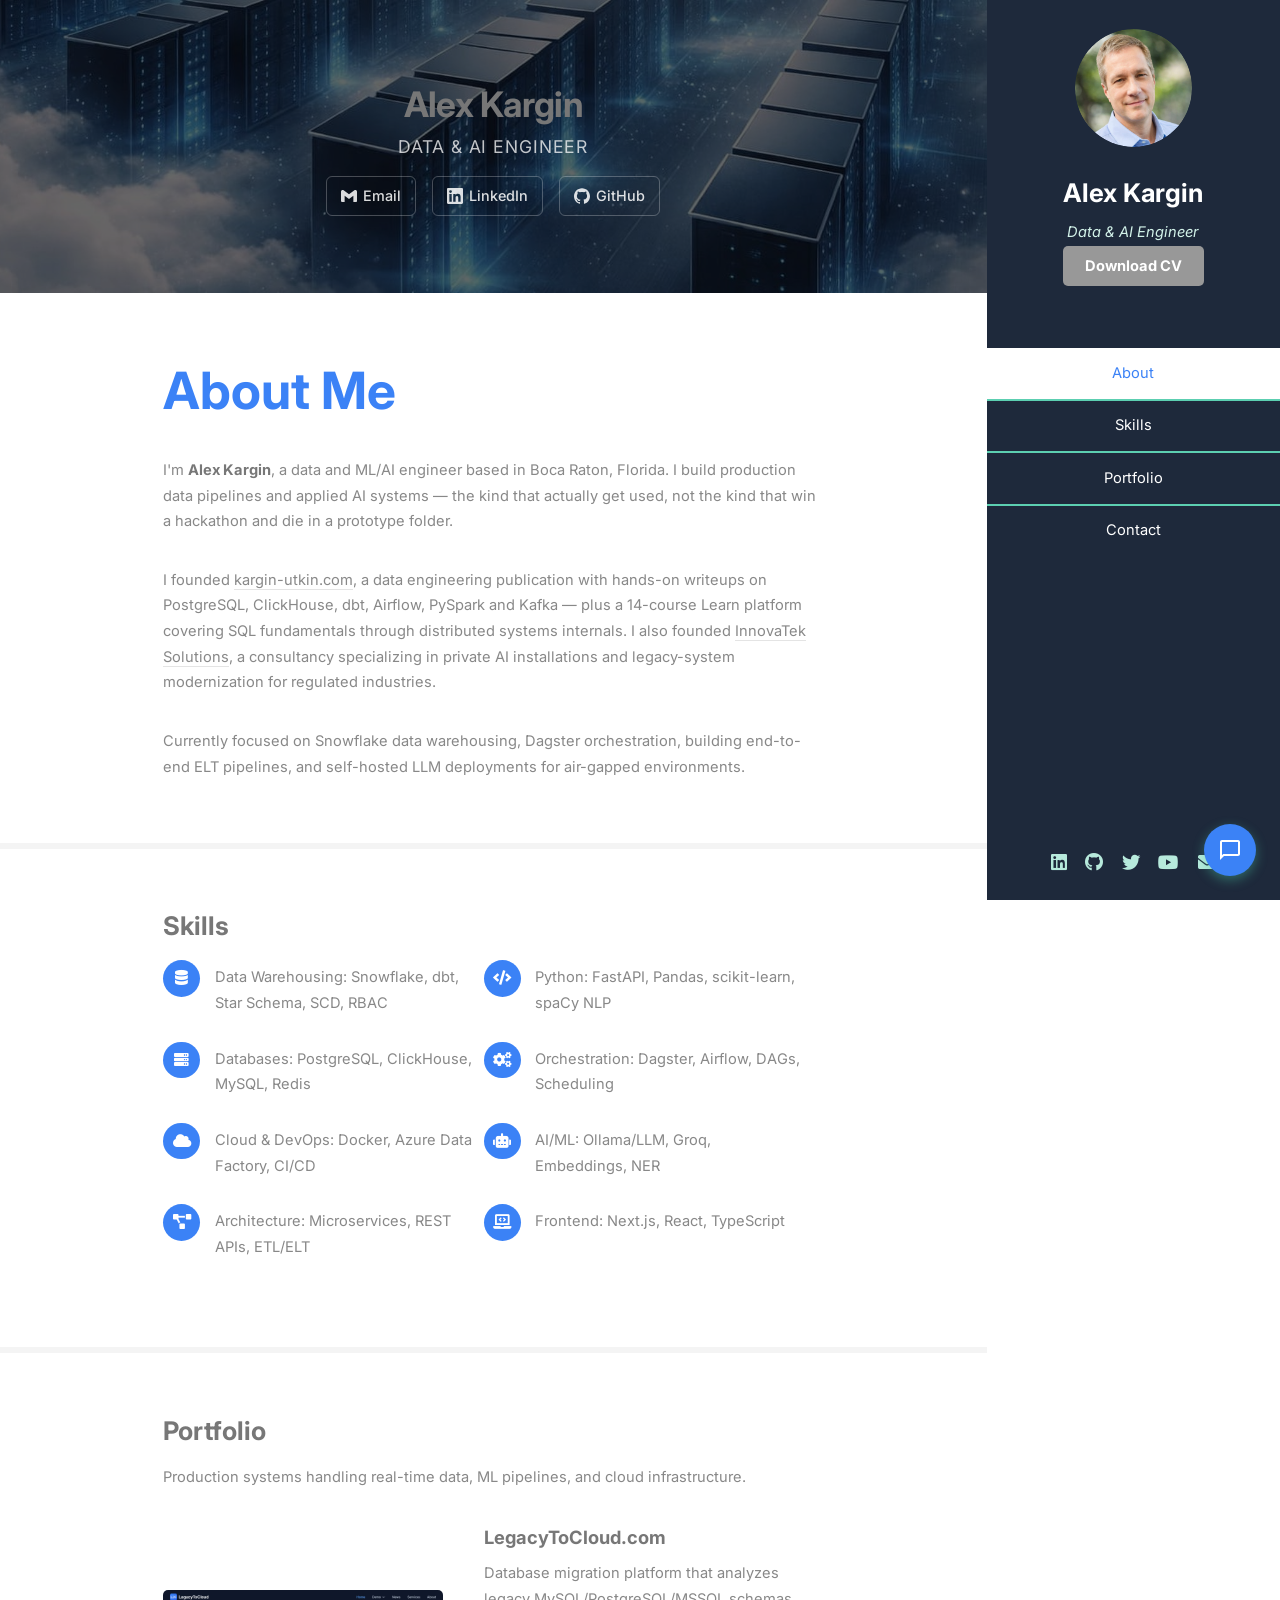
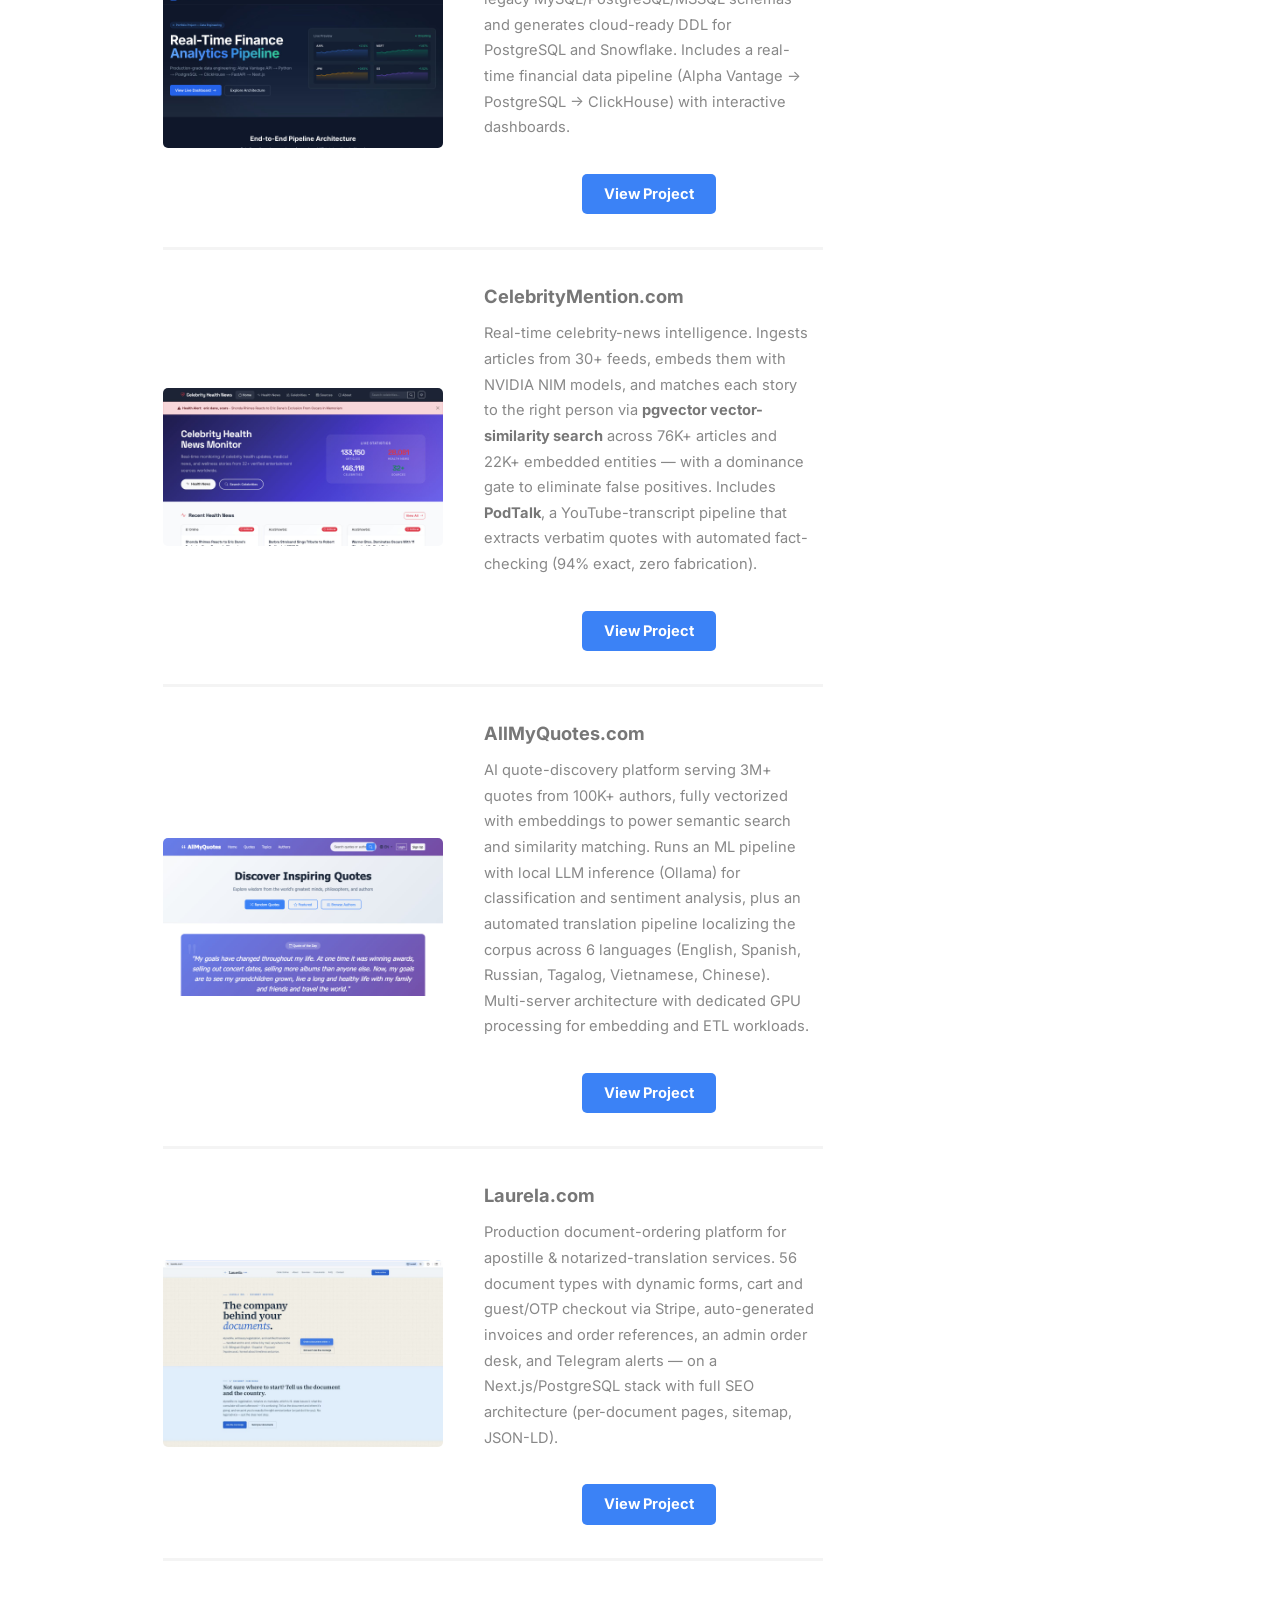
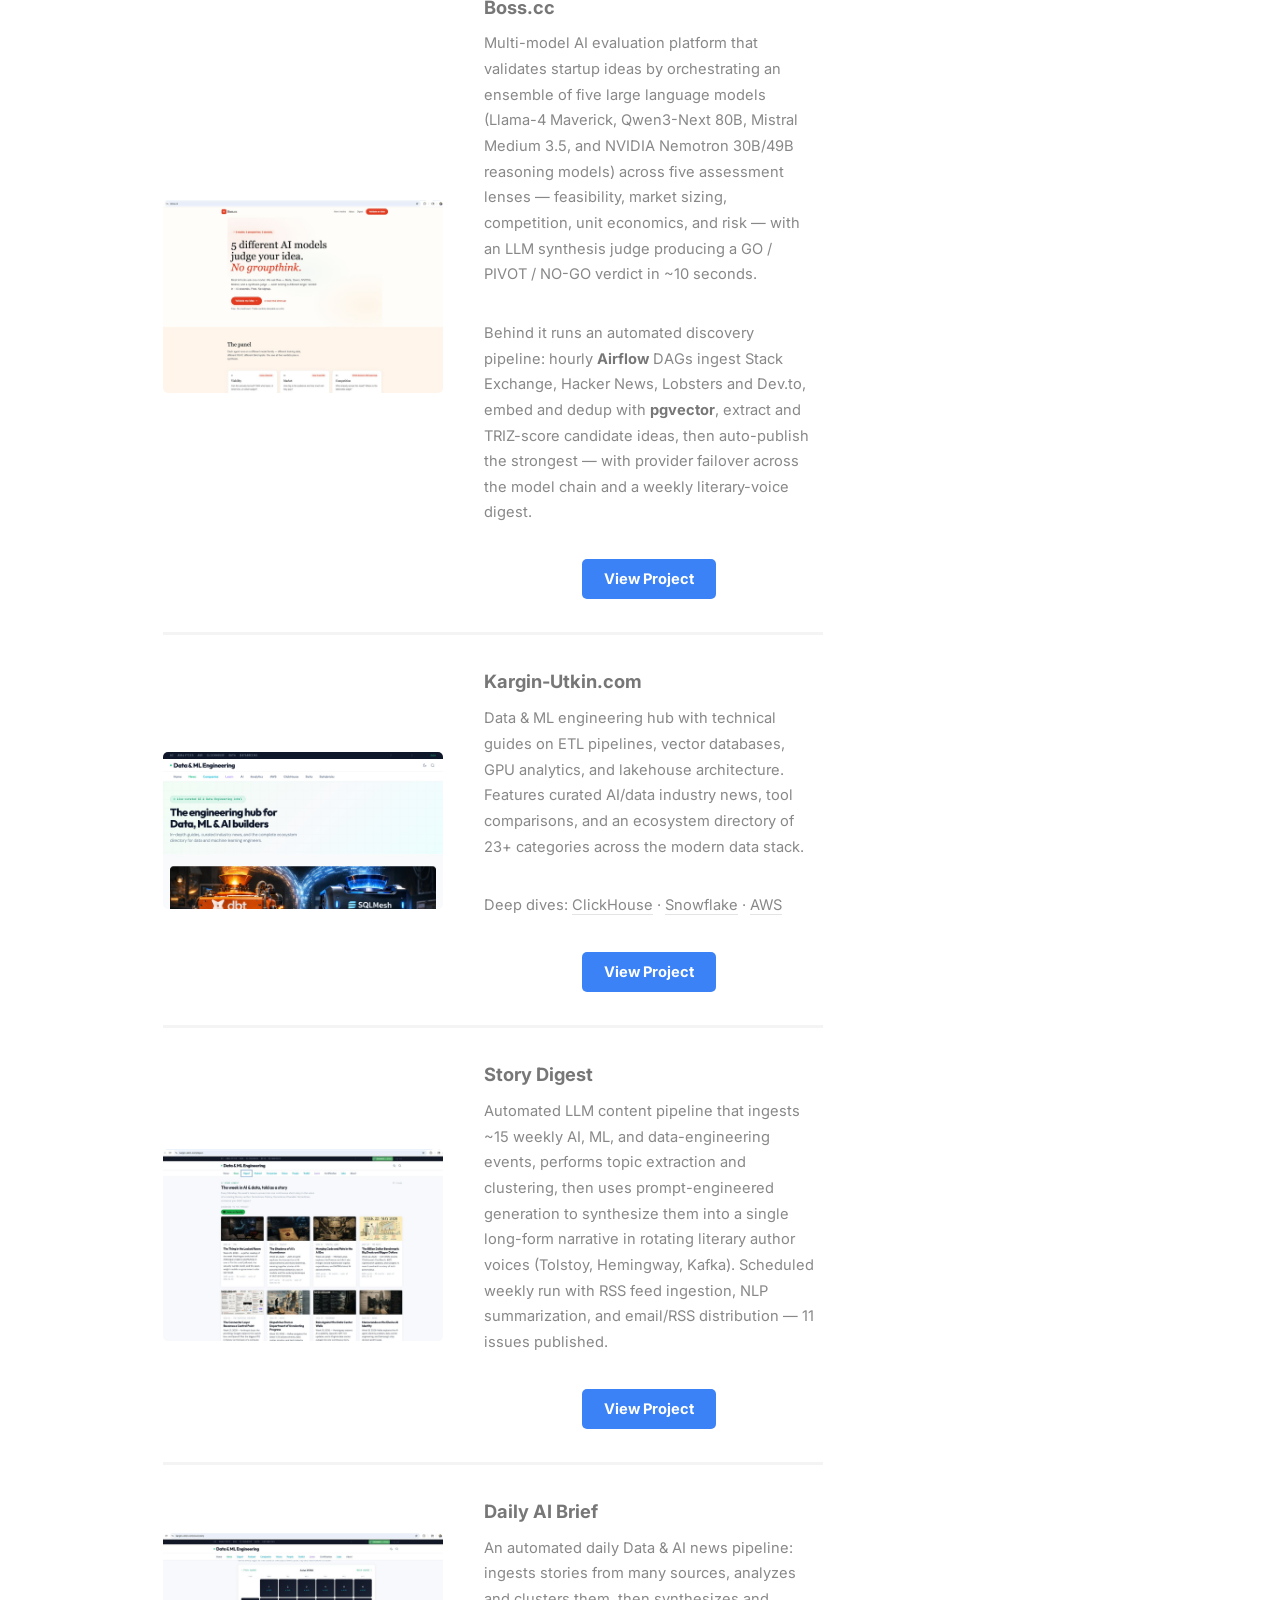
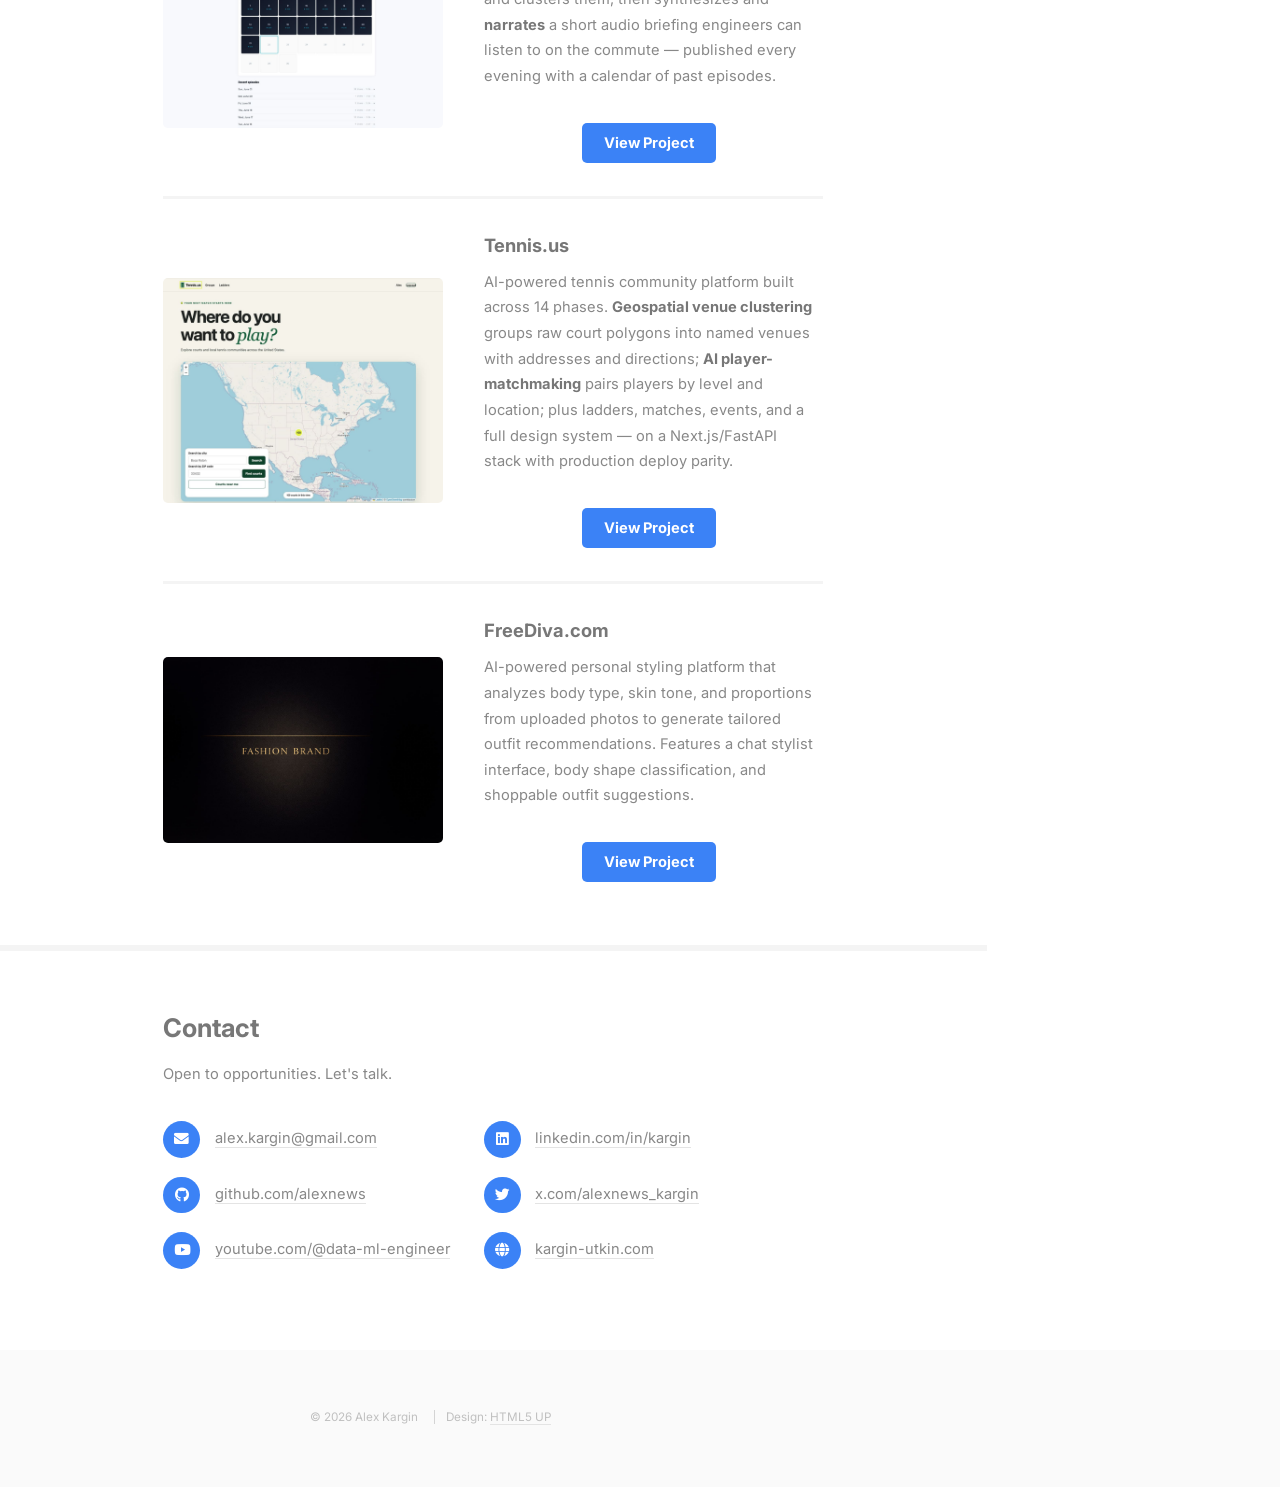
==== index.html @ 5e0c7e59 "new" ====
<!DOCTYPE HTML>
<html>
<head>
	<title>Alex Kargin — Data & ML/AI Engineer</title>
	<meta charset="utf-8" />
	<meta name="viewport" content="width=device-width, initial-scale=1, user-scalable=no" />
	<meta name="description" content="Alex Kargin — Data & ML/AI engineer in Boca Raton, Florida. Founder of kargin-utkin.com and InnovaTek Solutions. Production data pipelines, applied AI, legacy modernization." />
	<meta name="author" content="Alex Kargin" />
	<link rel="canonical" href="https://alexnews.github.io/" />
	<meta property="og:type" content="profile" />
	<meta property="og:title" content="Alex Kargin — Data & ML/AI Engineer" />
	<meta property="og:description" content="Portfolio of Alex Kargin. Founder of kargin-utkin.com and InnovaTek Solutions. Production data pipelines and applied AI." />
	<meta property="og:url" content="https://alexnews.github.io/" />
	<meta property="og:image" content="https://alexnews.github.io/images/avatar.jpg" />
	<meta name="twitter:card" content="summary_large_image" />
	<meta name="twitter:title" content="Alex Kargin — Data & ML/AI Engineer" />
	<meta name="twitter:image" content="https://alexnews.github.io/images/avatar.jpg" />
	<link rel="icon" href="favicon.ico" />
	<link rel="stylesheet" href="assets/css/main.css" />
	<script type="application/ld+json">
	{
		"@context": "https://schema.org",
		"@type": "Person",
		"@id": "https://alexnews.github.io/#person",
		"name": "Alex Kargin",
		"url": "https://alexnews.github.io/",
		"image": "https://alexnews.github.io/images/avatar.jpg",
		"jobTitle": "Data & ML/AI Engineer",
		"description": "Data & ML/AI engineer based in Boca Raton, Florida. Founder of kargin-utkin.com and InnovaTek Solutions Inc.",
		"email": "mailto:alex.kargin@gmail.com",
		"address": {
			"@type": "PostalAddress",
			"addressLocality": "Boca Raton",
			"addressRegion": "FL",
			"addressCountry": "US"
		},
		"worksFor": [
			{
				"@type": "Organization",
				"name": "Kargin-Utkin",
				"url": "https://www.kargin-utkin.com"
			},
			{
				"@type": "Organization",
				"name": "InnovaTek Solutions Inc.",
				"url": "https://www.innovateksolutionsinc.com"
			}
		],
		"sameAs": [
			"https://www.kargin-utkin.com/about",
			"https://github.com/alexnews",
			"https://linkedin.com/in/kargin",
			"https://x.com/alexnews_kargin",
			"https://www.youtube.com/@data-ml-engineer",
			"https://dev.to/alex_kargin",
			"https://gravatar.com/alexkargin",
			"https://keybase.io/alexkargin",
			"https://about.me/kargin-utkin",
			"https://bsky.app/profile/alexkargin.bsky.social",
			"https://alexkargin.substack.com",
			"https://www.facebook.com/alex.kargin",
			"https://www.innovateksolutionsinc.com"
		],
		"knowsAbout": [
			"Data Engineering",
			"Machine Learning",
			"Applied AI",
			"PostgreSQL",
			"ClickHouse",
			"dbt",
			"Airflow",
			"Apache Kafka",
			"PySpark",
			"Distributed Systems"
		]
	}
	</script>
	<style>
	/* Hero Banner Overlay */
	.hero-banner {
		position: relative;
		overflow: hidden;
	}
	.hero-banner .image.main {
		margin: 0;
	}
	.hero-banner .image.main img {
		display: block;
		width: 100%;
		min-height: 200px;
		object-fit: cover;
		filter: brightness(0.4);
	}
	.hero-overlay {
		position: absolute;
		top: 0; left: 0; right: 0; bottom: 0;
		display: flex;
		flex-direction: column;
		align-items: center;
		justify-content: center;
		text-align: center;
		padding: 20px;
		color: #fff;
	}
	.hero-overlay h2 {
		font-size: 2.2rem;
		font-weight: 700;
		margin-bottom: 4px;
		letter-spacing: -0.02em;
	}
	.hero-overlay .hero-role {
		font-size: 1.1rem;
		font-weight: 400;
		color: rgba(255,255,255,0.75);
		margin-bottom: 16px;
		letter-spacing: 0.05em;
		text-transform: uppercase;
	}
	.hero-overlay .hero-contacts {
		display: flex;
		gap: 16px;
		flex-wrap: wrap;
		justify-content: center;
	}
	.hero-overlay .hero-contacts a {
		display: inline-flex;
		align-items: center;
		gap: 6px;
		color: rgba(255,255,255,0.85);
		font-size: 0.9rem;
		font-weight: 500;
		padding: 6px 14px;
		border: 1px solid rgba(255,255,255,0.25);
		border-radius: 6px;
		transition: all 0.2s;
		text-decoration: none;
	}
	.hero-overlay .hero-contacts a:hover {
		background: rgba(255,255,255,0.12);
		border-color: rgba(255,255,255,0.5);
		color: #fff;
	}
	.hero-overlay .hero-contacts svg {
		width: 16px;
		height: 16px;
		fill: currentColor;
	}
	@media (max-width: 768px) {
		.hero-overlay h2 { font-size: 1.5rem; }
		.hero-overlay .hero-role { font-size: 0.9rem; }
		.hero-overlay .hero-contacts a { font-size: 0.8rem; padding: 5px 10px; }
	}

	/* Chat Widget */
	.chat-toggle {
		position: fixed; bottom: 24px; right: 24px; z-index: 9999;
		width: 52px; height: 52px; border-radius: 50%; border: none;
		background: #3b82f6; cursor: pointer;
		display: flex; align-items: center; justify-content: center;
		box-shadow: 0 4px 12px rgba(74,202,168,0.4);
		transition: box-shadow 0.2s, transform 0.2s;
	}
	.chat-toggle:hover { box-shadow: 0 6px 20px rgba(74,202,168,0.5); transform: scale(1.05); }
	.chat-toggle svg { width: 24px; height: 24px; fill: #fff; }
	.chat-panel {
		position: fixed; bottom: 84px; right: 24px; z-index: 9998;
		width: 370px; max-height: 500px; border-radius: 12px;
		background: #fff; border: 1px solid #ddd;
		box-shadow: 0 8px 32px rgba(0,0,0,0.12);
		display: flex; flex-direction: column;
		opacity: 0; transform: translateY(8px);
		pointer-events: none; transition: opacity 0.25s, transform 0.25s;
	}
	.chat-panel.visible { opacity: 1; transform: translateY(0); pointer-events: auto; }
	.chat-header {
		display: flex; align-items: center; justify-content: space-between;
		padding: 14px 16px; border-bottom: 1px solid #eee;
		background: #1e293b; border-radius: 12px 12px 0 0; color: #fff;
	}
	.chat-header-title { font-size: 0.95rem; font-weight: 600; }
	.chat-close {
		background: none; border: none; cursor: pointer; padding: 4px;
		color: #aaa; display: flex;
	}
	.chat-close:hover { color: #fff; }
	.chat-close svg { width: 16px; height: 16px; stroke: currentColor; fill: none; }
	.chat-messages {
		flex: 1; overflow-y: auto; padding: 14px 16px;
		display: flex; flex-direction: column; gap: 10px;
		min-height: 280px; max-height: 350px;
	}
	.chat-msg {
		max-width: 85%; padding: 10px 14px; border-radius: 12px;
		font-size: 0.9rem; line-height: 1.5; word-wrap: break-word;
	}
	.chat-msg.user { align-self: flex-end; background: #3b82f6; color: #fff; }
	.chat-msg.assistant { align-self: flex-start; background: #f0f0f0; color: #333; }
	.chat-msg.error {
		align-self: center; background: #fef2f2; border: 1px solid #fecaca;
		color: #b91c1c; font-size: 0.85rem; text-align: center; max-width: 95%;
	}
	.chat-typing { align-self: flex-start; display: flex; gap: 4px; padding: 10px 14px; }
	.chat-typing span {
		width: 6px; height: 6px; border-radius: 50%; background: #999;
		animation: bounce 1.4s ease-in-out infinite;
	}
	.chat-typing span:nth-child(2) { animation-delay: 0.2s; }
	.chat-typing span:nth-child(3) { animation-delay: 0.4s; }
	@keyframes bounce {
		0%, 60%, 100% { transform: translateY(0); opacity: 0.4; }
		30% { transform: translateY(-5px); opacity: 1; }
	}
	.chat-input-area {
		display: flex; gap: 8px; padding: 10px 14px 14px; border-top: 1px solid #eee;
	}
	.chat-input {
		flex: 1; padding: 10px 14px; border-radius: 8px; border: 1px solid #ddd;
		font-family: inherit; font-size: 0.9rem; outline: none;
	}
	.chat-input:focus { border-color: #3b82f6; }
	.chat-input::placeholder { color: #aaa; }
	.chat-send {
		width: 38px; height: 38px; border-radius: 8px; border: none;
		background: #3b82f6; cursor: pointer;
		display: flex; align-items: center; justify-content: center; flex-shrink: 0;
	}
	.chat-send:hover { background: #2563eb; }
	.chat-send:disabled { opacity: 0.4; cursor: not-allowed; }
	.chat-send svg { width: 16px; height: 16px; fill: #fff; }
	.chat-welcome { font-size: 0.9rem; color: #888; text-align: center; padding: 20px 10px; line-height: 1.6; }
	@media (max-width: 768px) {
		.chat-panel { right: 0; bottom: 0; left: 0; width: 100%; max-height: 100dvh; border-radius: 12px 12px 0 0; }
		.chat-messages { max-height: calc(100dvh - 130px); }
	}
	</style>
</head>
<body class="is-preload">

	<!-- Header -->
	<section id="header">
		<header>
			<span class="image avatar"><img src="images/avatar.jpg" alt="Alex Kargin" /></span>
			<h1 id="logo"><a href="#">Alex Kargin</a></h1>
			<p>Data &amp; AI Engineer</p>
			<!-- TODO: Replace # with your actual CV URL -->
			<ul class="actions special">
				<li><a href="#" class="button">Download CV</a></li>
			</ul>
		</header>
		<nav id="nav">
			<ul>
				<li><a href="#about" class="active">About</a></li>
				<li><a href="#skills">Skills</a></li>
				<li><a href="#portfolio">Portfolio</a></li>
				<li><a href="#contact">Contact</a></li>
			</ul>
		</nav>
		<footer>
			<ul class="icons">
				<li><a href="https://www.linkedin.com/in/kargin/" target="_blank" rel="me noopener" class="icon brands fa-linkedin"><span class="label">LinkedIn</span></a></li>
				<li><a href="https://github.com/alexnews" target="_blank" rel="me noopener" class="icon brands fa-github"><span class="label">GitHub</span></a></li>
				<li><a href="https://x.com/alexnews_kargin" target="_blank" rel="me noopener" class="icon brands fa-twitter"><span class="label">X</span></a></li>
				<li><a href="https://www.youtube.com/@data-ml-engineer" target="_blank" rel="me noopener" class="icon brands fa-youtube"><span class="label">YouTube</span></a></li>
				<li><a href="mailto:alex.kargin@gmail.com" class="icon solid fa-envelope"><span class="label">Email</span></a></li>
			</ul>
		</footer>
	</section>

	<!-- Wrapper -->
	<div id="wrapper">
		<div id="main">

			<!-- About -->
			<section id="about">
				<div class="hero-banner">
					<div class="image main" data-position="center">
						<img src="images/banner.jpg" alt="" />
					</div>
					<div class="hero-overlay">
						<h2>Alex Kargin</h2>
						<div class="hero-role">Data &amp; AI Engineer</div>
						<div class="hero-contacts">
							<a href="mailto:alex.kargin@gmail.com">
								<svg viewBox="0 0 24 24"><path d="M24 5.457v13.909c0 .904-.732 1.636-1.636 1.636h-3.819V11.73L12 16.64l-6.545-4.91v9.273H1.636A1.636 1.636 0 010 19.366V5.457c0-2.023 2.309-3.178 3.927-1.964L5.455 4.64 12 9.548l6.545-4.91 1.528-1.145C21.69 2.28 24 3.434 24 5.457z"/></svg>
								Email
							</a>
							<a href="https://www.linkedin.com/in/kargin/" target="_blank" rel="noopener">
								<svg viewBox="0 0 24 24"><path d="M20.447 20.452h-3.554v-5.569c0-1.328-.027-3.037-1.852-3.037-1.853 0-2.136 1.445-2.136 2.939v5.667H9.351V9h3.414v1.561h.046c.477-.9 1.637-1.85 3.37-1.85 3.601 0 4.267 2.37 4.267 5.455v6.286zM5.337 7.433a2.062 2.062 0 01-2.063-2.065 2.064 2.064 0 112.063 2.065zm1.782 13.019H3.555V9h3.564v11.452zM22.225 0H1.771C.792 0 0 .774 0 1.729v20.542C0 23.227.792 24 1.771 24h20.451C23.2 24 24 23.227 24 22.271V1.729C24 .774 23.2 0 22.222 0h.003z"/></svg>
								LinkedIn
							</a>
							<a href="https://github.com/alexnews" target="_blank" rel="noopener">
								<svg viewBox="0 0 24 24"><path d="M12 .297c-6.63 0-12 5.373-12 12 0 5.303 3.438 9.8 8.205 11.385.6.113.82-.258.82-.577 0-.285-.01-1.04-.015-2.04-3.338.724-4.042-1.61-4.042-1.61C4.422 18.07 3.633 17.7 3.633 17.7c-1.087-.744.084-.729.084-.729 1.205.084 1.838 1.236 1.838 1.236 1.07 1.835 2.809 1.305 3.495.998.108-.776.417-1.305.76-1.605-2.665-.3-5.466-1.332-5.466-5.93 0-1.31.465-2.38 1.235-3.22-.135-.303-.54-1.523.105-3.176 0 0 1.005-.322 3.3 1.23.96-.267 1.98-.399 3-.405 1.02.006 2.04.138 3 .405 2.28-1.552 3.285-1.23 3.285-1.23.645 1.653.24 2.873.12 3.176.765.84 1.23 1.91 1.23 3.22 0 4.61-2.805 5.625-5.475 5.92.42.36.81 1.096.81 2.22 0 1.606-.015 2.896-.015 3.286 0 .315.21.69.825.57C20.565 22.092 24 17.592 24 12.297c0-6.627-5.373-12-12-12"/></svg>
								GitHub
							</a>
						</div>
					</div>
				</div>
				<div class="container">
					<header class="major">
						<h2>About Me</h2>
					</header>
					<p>I'm <strong>Alex Kargin</strong>, a data and ML/AI engineer based in Boca Raton, Florida. I build production data pipelines and applied AI systems &mdash; the kind that actually get used, not the kind that win a hackathon and die in a prototype folder.</p>
					<p>I founded <a href="https://www.kargin-utkin.com" target="_blank" rel="noopener">kargin-utkin.com</a>, a data engineering publication with hands-on writeups on PostgreSQL, ClickHouse, dbt, Airflow, PySpark and Kafka &mdash; plus a 14-course Learn platform covering SQL fundamentals through distributed systems internals. I also founded <a href="https://www.innovateksolutionsinc.com" target="_blank" rel="noopener">InnovaTek Solutions</a>, a consultancy specializing in private AI installations and legacy-system modernization for regulated industries.</p>
					<p>Currently focused on Snowflake data warehousing, Dagster orchestration, building end-to-end ELT pipelines, and self-hosted LLM deployments for air-gapped environments.</p>
				</div>
			</section>

			<!-- Skills -->
			<section id="skills">
				<div class="container">
					<h3>Skills</h3>
					<ul class="feature-icons">
						<li class="icon solid fa-database">Data Warehousing: Snowflake, dbt, Star Schema, SCD, RBAC</li>
						<li class="icon solid fa-code">Python: FastAPI, Pandas, scikit-learn, spaCy NLP</li>
						<li class="icon solid fa-server">Databases: PostgreSQL, ClickHouse, MySQL, Redis</li>
						<li class="icon solid fa-cogs">Orchestration: Dagster, Airflow, DAGs, Scheduling</li>
						<li class="icon solid fa-cloud">Cloud & DevOps: Docker, Azure Data Factory, CI/CD</li>
						<li class="icon solid fa-robot">AI/ML: Ollama/LLM, Groq, Embeddings, NER</li>
						<li class="icon solid fa-project-diagram">Architecture: Microservices, REST APIs, ETL/ELT</li>
						<li class="icon solid fa-laptop-code">Frontend: Next.js, React, TypeScript</li>
					</ul>
				</div>
			</section>

			<!-- Portfolio -->
			<section id="portfolio">
				<div class="container">
					<h3>Portfolio</h3>
					<p>Production systems handling real-time data, ML pipelines, and cloud infrastructure.</p>
					<div class="features">

						<article>
							<a href="https://legacytocloud.com" target="_blank" rel="noopener" class="image"><img src="images/proj-legacytocloud.jpg" alt="LegacyToCloud" /></a>
							<div class="inner">
								<h4>LegacyToCloud.com</h4>
								<p>Database migration platform that analyzes legacy MySQL/PostgreSQL/MSSQL schemas and generates cloud-ready DDL for PostgreSQL and Snowflake. Includes a real-time financial data pipeline (Alpha Vantage &rarr; PostgreSQL &rarr; ClickHouse) with interactive dashboards.</p>
								<ul class="actions special">
									<li><a href="https://legacytocloud.com" target="_blank" rel="noopener" class="button primary">View Project</a></li>
								</ul>
							</div>
						</article>

						<article>
							<a href="https://celebritymention.com" target="_blank" rel="noopener" class="image"><img src="images/proj-celebritymention.jpg" alt="CelebrityMention" /></a>
							<div class="inner">
								<h4>CelebrityMention.com</h4>
								<p>Real-time celebrity-news intelligence. Ingests articles from 30+ feeds, embeds them with NVIDIA NIM models, and matches each story to the right person via <strong>pgvector vector-similarity search</strong> across 76K+ articles and 22K+ embedded entities &mdash; with a dominance gate to eliminate false positives. Includes <strong>PodTalk</strong>, a YouTube-transcript pipeline that extracts verbatim quotes with automated fact-checking (94% exact, zero fabrication).</p>
								<ul class="actions special">
									<li><a href="https://celebritymention.com" target="_blank" rel="noopener" class="button primary">View Project</a></li>
								</ul>
							</div>
						</article>

						<article>
							<a href="https://allmyquotes.com" target="_blank" rel="noopener" class="image"><img src="images/proj-allmyquotes.jpg" alt="AllMyQuotes" /></a>
							<div class="inner">
								<h4>AllMyQuotes.com</h4>
								<p>AI quote-discovery platform serving 3M+ quotes from 100K+ authors, fully vectorized with embeddings to power semantic search and similarity matching. Runs an ML pipeline with local LLM inference (Ollama) for classification and sentiment analysis, plus an automated translation pipeline localizing the corpus across 6 languages (English, Spanish, Russian, Tagalog, Vietnamese, Chinese). Multi-server architecture with dedicated GPU processing for embedding and ETL workloads.</p>
								<ul class="actions special">
									<li><a href="https://allmyquotes.com" target="_blank" rel="noopener" class="button primary">View Project</a></li>
								</ul>
							</div>
						</article>

						<article>
							<a href="https://laurela.com" target="_blank" rel="noopener" class="image"><img src="images/proj-laurela.jpg" alt="Laurela" /></a>
							<div class="inner">
								<h4>Laurela.com</h4>
								<p>Production document-ordering platform for apostille &amp; notarized-translation services. 56 document types with dynamic forms, cart and guest/OTP checkout via Stripe, auto-generated invoices and order references, an admin order desk, and Telegram alerts &mdash; on a Next.js/PostgreSQL stack with full SEO architecture (per-document pages, sitemap, JSON-LD).</p>
								<ul class="actions special">
									<li><a href="https://laurela.com" target="_blank" rel="noopener" class="button primary">View Project</a></li>
								</ul>
							</div>
						</article>

						<article>
							<a href="https://boss.cc" target="_blank" rel="noopener" class="image"><img src="images/proj-boss.jpg" alt="Boss.cc" /></a>
							<div class="inner">
								<h4>Boss.cc</h4>
								<p>Multi-model AI evaluation platform that validates startup ideas by orchestrating an ensemble of five large language models (Llama-4 Maverick, Qwen3-Next 80B, Mistral Medium 3.5, and NVIDIA Nemotron 30B/49B reasoning models) across five assessment lenses &mdash; feasibility, market sizing, competition, unit economics, and risk &mdash; with an LLM synthesis judge producing a GO / PIVOT / NO-GO verdict in ~10 seconds.</p>
								<p>Behind it runs an automated discovery pipeline: hourly <strong>Airflow</strong> DAGs ingest Stack Exchange, Hacker News, Lobsters and Dev.to, embed and dedup with <strong>pgvector</strong>, extract and TRIZ-score candidate ideas, then auto-publish the strongest &mdash; with provider failover across the model chain and a weekly literary-voice digest.</p>
								<ul class="actions special">
									<li><a href="https://boss.cc" target="_blank" rel="noopener" class="button primary">View Project</a></li>
								</ul>
							</div>
						</article>

						<article>
							<a href="https://www.kargin-utkin.com" target="_blank" rel="noopener" class="image"><img src="images/proj-karginutkin.jpg" alt="Kargin-Utkin" /></a>
							<div class="inner">
								<h4>Kargin-Utkin.com</h4>
								<p>Data &amp; ML engineering hub with technical guides on ETL pipelines, vector databases, GPU analytics, and lakehouse architecture. Features curated AI/data industry news, tool comparisons, and an ecosystem directory of 23+ categories across the modern data stack.</p>
								<p>Deep dives: <a href="https://www.kargin-utkin.com/category/clickhouse" target="_blank" rel="noopener">ClickHouse</a> &middot; <a href="https://www.kargin-utkin.com/category/snowflake" target="_blank" rel="noopener">Snowflake</a> &middot; <a href="https://www.kargin-utkin.com/category/aws" target="_blank" rel="noopener">AWS</a></p>
								<ul class="actions special">
									<li><a href="https://www.kargin-utkin.com" target="_blank" rel="noopener" class="button primary">View Project</a></li>
								</ul>
							</div>
						</article>

						<article>
							<a href="https://www.kargin-utkin.com/digest" target="_blank" rel="noopener" class="image"><img src="images/proj-digest.jpg" alt="Story Digest" /></a>
							<div class="inner">
								<h4>Story Digest</h4>
								<p>Automated LLM content pipeline that ingests ~15 weekly AI, ML, and data-engineering events, performs topic extraction and clustering, then uses prompt-engineered generation to synthesize them into a single long-form narrative in rotating literary author voices (Tolstoy, Hemingway, Kafka). Scheduled weekly run with RSS feed ingestion, NLP summarization, and email/RSS distribution &mdash; 11 issues published.</p>
								<ul class="actions special">
									<li><a href="https://www.kargin-utkin.com/digest" target="_blank" rel="noopener" class="button primary">View Project</a></li>
								</ul>
							</div>
						</article>

						<article>
							<a href="https://www.kargin-utkin.com/news/daily" target="_blank" rel="noopener" class="image"><img src="images/proj-dailybrief.jpg" alt="Daily AI Brief" /></a>
							<div class="inner">
								<h4>Daily AI Brief</h4>
								<p>An automated daily Data &amp; AI news pipeline: ingests stories from many sources, analyzes and clusters them, then synthesizes and <strong>narrates</strong> a short audio briefing engineers can listen to on the commute &mdash; published every evening with a calendar of past episodes.</p>
								<ul class="actions special">
									<li><a href="https://www.kargin-utkin.com/news/daily" target="_blank" rel="noopener" class="button primary">View Project</a></li>
								</ul>
							</div>
						</article>

						<article>
							<a href="https://tennis.us" target="_blank" rel="noopener" class="image"><img src="images/proj-tennis.jpg" alt="Tennis.us" /></a>
							<div class="inner">
								<h4>Tennis.us</h4>
								<p>AI-powered tennis community platform built across 14 phases. <strong>Geospatial venue clustering</strong> groups raw court polygons into named venues with addresses and directions; <strong>AI player-matchmaking</strong> pairs players by level and location; plus ladders, matches, events, and a full design system &mdash; on a Next.js/FastAPI stack with production deploy parity.</p>
								<ul class="actions special">
									<li><a href="https://tennis.us" target="_blank" rel="noopener" class="button primary">View Project</a></li>
								</ul>
							</div>
						</article>

						<article>
							<a href="https://freediva.com" target="_blank" rel="noopener" class="image"><img src="images/proj-freediva.jpg" alt="FreeDiva" /></a>
							<div class="inner">
								<h4>FreeDiva.com</h4>
								<p>AI-powered personal styling platform that analyzes body type, skin tone, and proportions from uploaded photos to generate tailored outfit recommendations. Features a chat stylist interface, body shape classification, and shoppable outfit suggestions.</p>
								<ul class="actions special">
									<li><a href="https://freediva.com" target="_blank" rel="noopener" class="button primary">View Project</a></li>
								</ul>
							</div>
						</article>

					</div>
				</div>
			</section>

			<!-- Contact -->
			<section id="contact">
				<div class="container">
					<h3>Contact</h3>
					<p>Open to opportunities. Let's talk.</p>
					<ul class="feature-icons">
						<li class="icon solid fa-envelope"><a href="mailto:alex.kargin@gmail.com">alex.kargin@gmail.com</a></li>
						<li class="icon brands fa-linkedin"><a href="https://www.linkedin.com/in/kargin/" target="_blank" rel="me noopener">linkedin.com/in/kargin</a></li>
						<li class="icon brands fa-github"><a href="https://github.com/alexnews" target="_blank" rel="me noopener">github.com/alexnews</a></li>
						<li class="icon brands fa-twitter"><a href="https://x.com/alexnews_kargin" target="_blank" rel="me noopener">x.com/alexnews_kargin</a></li>
						<li class="icon brands fa-youtube"><a href="https://www.youtube.com/@data-ml-engineer" target="_blank" rel="me noopener">youtube.com/@data-ml-engineer</a></li>
						<li class="icon solid fa-globe"><a href="https://www.kargin-utkin.com" target="_blank" rel="me noopener">kargin-utkin.com</a></li>
					</ul>
				</div>
			</section>

		</div>
	</div>

	<!-- Chat Widget -->
	<button class="chat-toggle" id="chatToggle" aria-label="Open chat">
		<svg viewBox="0 0 24 24"><path d="M20 2H4c-1.1 0-2 .9-2 2v18l4-4h14c1.1 0 2-.9 2-2V4c0-1.1-.9-2-2-2zm0 14H5.17L4 17.17V4h16v12z"/></svg>
	</button>
	<div class="chat-panel" id="chatPanel">
		<div class="chat-header">
			<span class="chat-header-title">Ask about Alex</span>
			<button class="chat-close" id="chatClose" aria-label="Close chat">
				<svg viewBox="0 0 24 24" stroke-width="2" stroke-linecap="round"><line x1="18" y1="6" x2="6" y2="18"/><line x1="6" y1="6" x2="18" y2="18"/></svg>
			</button>
		</div>
		<div class="chat-messages" id="chatMessages">
			<div class="chat-welcome">Hi! Ask me about Alex's skills, projects, or experience.</div>
		</div>
		<div class="chat-input-area">
			<input type="text" class="chat-input" id="chatInput" placeholder="Ask about skills, projects..." maxlength="1000" autocomplete="off">
			<button class="chat-send" id="chatSend" aria-label="Send message">
				<svg viewBox="0 0 24 24"><path d="M2.01 21L23 12 2.01 3 2 10l15 2-15 2z"/></svg>
			</button>
		</div>
	</div>

	<!-- Footer -->
	<section id="footer">
		<div class="container">
			<ul class="copyright">
				<li>&copy; 2026 Alex Kargin</li>
				<li>Design: <a href="https://html5up.net">HTML5 UP</a></li>
			</ul>
		</div>
	</section>

	<!-- Scripts -->
	<script src="assets/js/jquery.min.js"></script>
	<script src="assets/js/jquery.scrollex.min.js"></script>
	<script src="assets/js/jquery.scrolly.min.js"></script>
	<script src="assets/js/browser.min.js"></script>
	<script src="assets/js/breakpoints.min.js"></script>
	<script src="assets/js/util.js"></script>
	<script src="assets/js/main.js"></script>
	<script>
	// Chat Widget
	(function() {
		var API = 'https://www.kargin-utkin.com/api/portfolio-chat';
		var toggle = document.getElementById('chatToggle');
		var panel = document.getElementById('chatPanel');
		var closeBtn = document.getElementById('chatClose');
		var input = document.getElementById('chatInput');
		var sendBtn = document.getElementById('chatSend');
		var msgs = document.getElementById('chatMessages');
		var open = false, sending = false;
		function sid() {
			var s = sessionStorage.getItem('csid');
			if (!s) { s = crypto.randomUUID(); sessionStorage.setItem('csid', s); }
			return s;
		}
		toggle.addEventListener('click', function() {
			open = !open;
			panel.classList.toggle('visible', open);
			if (open) input.focus();
		});
		closeBtn.addEventListener('click', function() {
			open = false; panel.classList.remove('visible');
		});
		function add(text, cls) {
			var d = document.createElement('div');
			d.className = 'chat-msg ' + cls;
			d.textContent = text;
			msgs.appendChild(d);
			msgs.scrollTop = msgs.scrollHeight;
		}
		async function send() {
			var t = input.value.trim();
			if (!t || sending) return;
			sending = true; sendBtn.disabled = true; input.value = '';
			add(t, 'user');
			var dot = document.createElement('div');
			dot.className = 'chat-typing'; dot.id = 'ct';
			dot.innerHTML = '<span></span><span></span><span></span>';
			msgs.appendChild(dot); msgs.scrollTop = msgs.scrollHeight;
			try {
				var r = await fetch(API, {
					method: 'POST',
					headers: {'Content-Type':'application/json'},
					body: JSON.stringify({message: t, session_id: sid()})
				});
				var el = document.getElementById('ct'); if (el) el.remove();
				if (r.status === 429) { var e = await r.json(); add(e.detail || 'Too many messages.', 'error'); }
				else if (!r.ok) { add('Something went wrong.', 'error'); }
				else { var d = await r.json(); add(d.response, 'assistant'); }
			} catch(e) {
				var el = document.getElementById('ct'); if (el) el.remove();
				add('Could not connect.', 'error');
			}
			sending = false; sendBtn.disabled = false; input.focus();
		}
		sendBtn.addEventListener('click', send);
		input.addEventListener('keydown', function(e) {
			if (e.key === 'Enter') { e.preventDefault(); send(); }
		});
	})();
	</script>
</body>
</html>
---- assets/css/main.css ----
@import url("fontawesome-all.min.css");
@import url("https://fonts.googleapis.com/css2?family=Inter:wght@400;500;600;700&display=swap");

/*
	Read Only by HTML5 UP
	html5up.net | @ajlkn
	Free for personal and commercial use under the CCA 3.0 license (html5up.net/license)
*/

html, body, div, span, applet, object,
iframe, h1, h2, h3, h4, h5, h6, p, blockquote,
pre, a, abbr, acronym, address, big, cite,
code, del, dfn, em, img, ins, kbd, q, s, samp,
small, strike, strong, sub, sup, tt, var, b,
u, i, center, dl, dt, dd, ol, ul, li, fieldset,
form, label, legend, table, caption, tbody,
tfoot, thead, tr, th, td, article, aside,
canvas, details, embed, figure, figcaption,
footer, header, hgroup, menu, nav, output, ruby,
section, summary, time, mark, audio, video {
	margin: 0;
	padding: 0;
	border: 0;
	font-size: 100%;
	font: inherit;
	vertical-align: baseline;}

article, aside, details, figcaption, figure,
footer, header, hgroup, menu, nav, section {
	display: block;}

body {
	line-height: 1;
}

ol, ul {
	list-style: none;
}

blockquote, q {
	quotes: none;
}

	blockquote:before, blockquote:after, q:before, q:after {
		content: '';
		content: none;
	}

table {
	border-collapse: collapse;
	border-spacing: 0;
}

body {
	-webkit-text-size-adjust: none;
}

mark {
	background-color: transparent;
	color: inherit;
}

input::-moz-focus-inner {
	border: 0;
	padding: 0;
}

input, select, textarea {
	-moz-appearance: none;
	-webkit-appearance: none;
	-ms-appearance: none;
	appearance: none;
}

/* Basic */

	html {
		box-sizing: border-box;
	}

	*, *:before, *:after {
		box-sizing: inherit;
	}

	body {
		background: #fff;
	}

		body.is-preload *, body.is-preload *:before, body.is-preload *:after {
			-moz-animation: none !important;
			-webkit-animation: none !important;
			-ms-animation: none !important;
			animation: none !important;
			-moz-transition: none !important;
			-webkit-transition: none !important;
			-ms-transition: none !important;
			transition: none !important;
		}

	body, input, select, textarea {
		color: #888;
		font-family: "Inter", sans-serif;
		font-size: 16pt;
		font-weight: 400;
		line-height: 1.75em;
	}

	a {
		-moz-transition: color 0.2s ease-in-out, border-color 0.2s ease-in-out;
		-webkit-transition: color 0.2s ease-in-out, border-color 0.2s ease-in-out;
		-ms-transition: color 0.2s ease-in-out, border-color 0.2s ease-in-out;
		transition: color 0.2s ease-in-out, border-color 0.2s ease-in-out;
		border-bottom: solid 1px #e4e4e4;
		color: inherit;
		text-decoration: none;
	}

		a:hover {
			border-bottom-color: transparent;
			color: #3b82f6 !important;
		}

	strong, b {
		color: #777;
		font-weight: 700;
	}

	em, i {
		font-style: italic;
	}

	p {
		margin: 0 0 2.25em 0;
	}

	h1, h2, h3, h4, h5, h6 {
		color: #777;
		font-weight: 700;
		line-height: 1em;
		margin: 0 0 0.5625em 0;
	}

		h1 a, h2 a, h3 a, h4 a, h5 a, h6 a {
			border: 0;
			color: inherit;
			text-decoration: none;
		}

	h2 {
		font-size: 2em;
		line-height: 1.5em;
	}

	h3 {
		font-size: 1.75em;
		line-height: 1.5em;
	}

	h4 {
		font-size: 1.25em;
		line-height: 1.5em;
	}

	h5 {
		font-size: 0.9em;
		line-height: 1.5em;
	}

	h6 {
		font-size: 0.7em;
		line-height: 1.5em;
	}

	sub {
		font-size: 0.8em;
		position: relative;
		top: 0.5em;
	}

	sup {
		font-size: 0.8em;
		position: relative;
		top: -0.5em;
	}

	hr {
		border: 0;
		border-bottom: solid 2px #f4f4f4;
		margin: 2.25em 0;
	}

		hr.major {
			margin: 3.375em 0;
		}

	blockquote {
		border-left: solid 8px #e4e4e4;
		font-style: italic;
		margin: 0 0 2.25em 0;
		padding: 0.5em 0 0.5em 2em;
	}

	code {
		background: #555;
		border-radius: 5px;
		color: #fff;
		font-family: "Source Code Pro", monospace;
		font-size: 0.9em;
		margin: 0 0.25em;
		padding: 0.25em 0.65em;
	}

	pre {
		font-family: "Source Code Pro", monospace;
		font-size: 0.9em;
		margin: 0 0 2.25em 0;
	}

		pre code {
			-webkit-overflow-scrolling: touch;
			display: block;
			line-height: 1.5em;
			overflow-x: auto;
			padding: 1em 1.5em;
		}

	.align-left {
		text-align: left;
	}

	.align-center {
		text-align: center;
	}

	.align-right {
		text-align: right;
	}

/* Row */

	.row {
		display: flex;
		flex-wrap: wrap;
		box-sizing: border-box;
		align-items: stretch;
	}

		.row > * {
			box-sizing: border-box;
		}

		.row.gtr-uniform > * > :last-child {
			margin-bottom: 0;
		}

		.row.aln-left {
			justify-content: flex-start;
		}

		.row.aln-center {
			justify-content: center;
		}

		.row.aln-right {
			justify-content: flex-end;
		}

		.row.aln-top {
			align-items: flex-start;
		}

		.row.aln-middle {
			align-items: center;
		}

		.row.aln-bottom {
			align-items: flex-end;
		}

		.row > .imp {
			order: -1;
		}

		.row > .col-1 {
			width: 8.33333%;
		}

		.row > .off-1 {
			margin-left: 8.33333%;
		}

		.row > .col-2 {
			width: 16.66667%;
		}

		.row > .off-2 {
			margin-left: 16.66667%;
		}

		.row > .col-3 {
			width: 25%;
		}

		.row > .off-3 {
			margin-left: 25%;
		}

		.row > .col-4 {
			width: 33.33333%;
		}

		.row > .off-4 {
			margin-left: 33.33333%;
		}

		.row > .col-5 {
			width: 41.66667%;
		}

		.row > .off-5 {
			margin-left: 41.66667%;
		}

		.row > .col-6 {
			width: 50%;
		}

		.row > .off-6 {
			margin-left: 50%;
		}

		.row > .col-7 {
			width: 58.33333%;
		}

		.row > .off-7 {
			margin-left: 58.33333%;
		}

		.row > .col-8 {
			width: 66.66667%;
		}

		.row > .off-8 {
			margin-left: 66.66667%;
		}

		.row > .col-9 {
			width: 75%;
		}

		.row > .off-9 {
			margin-left: 75%;
		}

		.row > .col-10 {
			width: 83.33333%;
		}

		.row > .off-10 {
			margin-left: 83.33333%;
		}

		.row > .col-11 {
			width: 91.66667%;
		}

		.row > .off-11 {
			margin-left: 91.66667%;
		}

		.row > .col-12 {
			width: 100%;
		}

		.row > .off-12 {
			margin-left: 100%;
		}

		.row.gtr-0 {
			margin-top: 0;
			margin-left: 0em;
		}

			.row.gtr-0 > * {
				padding: 0 0 0 0em;
			}

			.row.gtr-0.gtr-uniform {
				margin-top: 0em;
			}

				.row.gtr-0.gtr-uniform > * {
					padding-top: 0em;
				}

		.row.gtr-25 {
			margin-top: 0;
			margin-left: -0.5em;
		}

			.row.gtr-25 > * {
				padding: 0 0 0 0.5em;
			}

			.row.gtr-25.gtr-uniform {
				margin-top: -0.5em;
			}

				.row.gtr-25.gtr-uniform > * {
					padding-top: 0.5em;
				}

		.row.gtr-50 {
			margin-top: 0;
			margin-left: -1em;
		}

			.row.gtr-50 > * {
				padding: 0 0 0 1em;
			}

			.row.gtr-50.gtr-uniform {
				margin-top: -1em;
			}

				.row.gtr-50.gtr-uniform > * {
					padding-top: 1em;
				}

		.row {
			margin-top: 0;
			margin-left: -2em;
		}

			.row > * {
				padding: 0 0 0 2em;
			}

			.row.gtr-uniform {
				margin-top: -2em;
			}

				.row.gtr-uniform > * {
					padding-top: 2em;
				}

		.row.gtr-150 {
			margin-top: 0;
			margin-left: -3em;
		}

			.row.gtr-150 > * {
				padding: 0 0 0 3em;
			}

			.row.gtr-150.gtr-uniform {
				margin-top: -3em;
			}

				.row.gtr-150.gtr-uniform > * {
					padding-top: 3em;
				}

		.row.gtr-200 {
			margin-top: 0;
			margin-left: -4em;
		}

			.row.gtr-200 > * {
				padding: 0 0 0 4em;
			}

			.row.gtr-200.gtr-uniform {
				margin-top: -4em;
			}

				.row.gtr-200.gtr-uniform > * {
					padding-top: 4em;
				}

		@media screen and (max-width: 1680px) {

			.row {
				display: flex;
				flex-wrap: wrap;
				box-sizing: border-box;
				align-items: stretch;
			}

				.row > * {
					box-sizing: border-box;
				}

				.row.gtr-uniform > * > :last-child {
					margin-bottom: 0;
				}

				.row.aln-left {
					justify-content: flex-start;
				}

				.row.aln-center {
					justify-content: center;
				}

				.row.aln-right {
					justify-content: flex-end;
				}

				.row.aln-top {
					align-items: flex-start;
				}

				.row.aln-middle {
					align-items: center;
				}

				.row.aln-bottom {
					align-items: flex-end;
				}

				.row > .imp-xlarge {
					order: -1;
				}

				.row > .col-1-xlarge {
					width: 8.33333%;
				}

				.row > .off-1-xlarge {
					margin-left: 8.33333%;
				}

				.row > .col-2-xlarge {
					width: 16.66667%;
				}

				.row > .off-2-xlarge {
					margin-left: 16.66667%;
				}

				.row > .col-3-xlarge {
					width: 25%;
				}

				.row > .off-3-xlarge {
					margin-left: 25%;
				}

				.row > .col-4-xlarge {
					width: 33.33333%;
				}

				.row > .off-4-xlarge {
					margin-left: 33.33333%;
				}

				.row > .col-5-xlarge {
					width: 41.66667%;
				}

				.row > .off-5-xlarge {
					margin-left: 41.66667%;
				}

				.row > .col-6-xlarge {
					width: 50%;
				}

				.row > .off-6-xlarge {
					margin-left: 50%;
				}

				.row > .col-7-xlarge {
					width: 58.33333%;
				}

				.row > .off-7-xlarge {
					margin-left: 58.33333%;
				}

				.row > .col-8-xlarge {
					width: 66.66667%;
				}

				.row > .off-8-xlarge {
					margin-left: 66.66667%;
				}

				.row > .col-9-xlarge {
					width: 75%;
				}

				.row > .off-9-xlarge {
					margin-left: 75%;
				}

				.row > .col-10-xlarge {
					width: 83.33333%;
				}

				.row > .off-10-xlarge {
					margin-left: 83.33333%;
				}

				.row > .col-11-xlarge {
					width: 91.66667%;
				}

				.row > .off-11-xlarge {
					margin-left: 91.66667%;
				}

				.row > .col-12-xlarge {
					width: 100%;
				}

				.row > .off-12-xlarge {
					margin-left: 100%;
				}

				.row.gtr-0 {
					margin-top: 0;
					margin-left: 0em;
				}

					.row.gtr-0 > * {
						padding: 0 0 0 0em;
					}

					.row.gtr-0.gtr-uniform {
						margin-top: 0em;
					}

						.row.gtr-0.gtr-uniform > * {
							padding-top: 0em;
						}

				.row.gtr-25 {
					margin-top: 0;
					margin-left: -0.5em;
				}

					.row.gtr-25 > * {
						padding: 0 0 0 0.5em;
					}

					.row.gtr-25.gtr-uniform {
						margin-top: -0.5em;
					}

						.row.gtr-25.gtr-uniform > * {
							padding-top: 0.5em;
						}

				.row.gtr-50 {
					margin-top: 0;
					margin-left: -1em;
				}

					.row.gtr-50 > * {
						padding: 0 0 0 1em;
					}

					.row.gtr-50.gtr-uniform {
						margin-top: -1em;
					}

						.row.gtr-50.gtr-uniform > * {
							padding-top: 1em;
						}

				.row {
					margin-top: 0;
					margin-left: -2em;
				}

					.row > * {
						padding: 0 0 0 2em;
					}

					.row.gtr-uniform {
						margin-top: -2em;
					}

						.row.gtr-uniform > * {
							padding-top: 2em;
						}

				.row.gtr-150 {
					margin-top: 0;
					margin-left: -3em;
				}

					.row.gtr-150 > * {
						padding: 0 0 0 3em;
					}

					.row.gtr-150.gtr-uniform {
						margin-top: -3em;
					}

						.row.gtr-150.gtr-uniform > * {
							padding-top: 3em;
						}

				.row.gtr-200 {
					margin-top: 0;
					margin-left: -4em;
				}

					.row.gtr-200 > * {
						padding: 0 0 0 4em;
					}

					.row.gtr-200.gtr-uniform {
						margin-top: -4em;
					}

						.row.gtr-200.gtr-uniform > * {
							padding-top: 4em;
						}

		}

		@media screen and (max-width: 1280px) {

			.row {
				display: flex;
				flex-wrap: wrap;
				box-sizing: border-box;
				align-items: stretch;
			}

				.row > * {
					box-sizing: border-box;
				}

				.row.gtr-uniform > * > :last-child {
					margin-bottom: 0;
				}

				.row.aln-left {
					justify-content: flex-start;
				}

				.row.aln-center {
					justify-content: center;
				}

				.row.aln-right {
					justify-content: flex-end;
				}

				.row.aln-top {
					align-items: flex-start;
				}

				.row.aln-middle {
					align-items: center;
				}

				.row.aln-bottom {
					align-items: flex-end;
				}

				.row > .imp-large {
					order: -1;
				}

				.row > .col-1-large {
					width: 8.33333%;
				}

				.row > .off-1-large {
					margin-left: 8.33333%;
				}

				.row > .col-2-large {
					width: 16.66667%;
				}

				.row > .off-2-large {
					margin-left: 16.66667%;
				}

				.row > .col-3-large {
					width: 25%;
				}

				.row > .off-3-large {
					margin-left: 25%;
				}

				.row > .col-4-large {
					width: 33.33333%;
				}

				.row > .off-4-large {
					margin-left: 33.33333%;
				}

				.row > .col-5-large {
					width: 41.66667%;
				}

				.row > .off-5-large {
					margin-left: 41.66667%;
				}

				.row > .col-6-large {
					width: 50%;
				}

				.row > .off-6-large {
					margin-left: 50%;
				}

				.row > .col-7-large {
					width: 58.33333%;
				}

				.row > .off-7-large {
					margin-left: 58.33333%;
				}

				.row > .col-8-large {
					width: 66.66667%;
				}

				.row > .off-8-large {
					margin-left: 66.66667%;
				}

				.row > .col-9-large {
					width: 75%;
				}

				.row > .off-9-large {
					margin-left: 75%;
				}

				.row > .col-10-large {
					width: 83.33333%;
				}

				.row > .off-10-large {
					margin-left: 83.33333%;
				}

				.row > .col-11-large {
					width: 91.66667%;
				}

				.row > .off-11-large {
					margin-left: 91.66667%;
				}

				.row > .col-12-large {
					width: 100%;
				}

				.row > .off-12-large {
					margin-left: 100%;
				}

				.row.gtr-0 {
					margin-top: 0;
					margin-left: 0em;
				}

					.row.gtr-0 > * {
						padding: 0 0 0 0em;
					}

					.row.gtr-0.gtr-uniform {
						margin-top: 0em;
					}

						.row.gtr-0.gtr-uniform > * {
							padding-top: 0em;
						}

				.row.gtr-25 {
					margin-top: 0;
					margin-left: -0.375em;
				}

					.row.gtr-25 > * {
						padding: 0 0 0 0.375em;
					}

					.row.gtr-25.gtr-uniform {
						margin-top: -0.375em;
					}

						.row.gtr-25.gtr-uniform > * {
							padding-top: 0.375em;
						}

				.row.gtr-50 {
					margin-top: 0;
					margin-left: -0.75em;
				}

					.row.gtr-50 > * {
						padding: 0 0 0 0.75em;
					}

					.row.gtr-50.gtr-uniform {
						margin-top: -0.75em;
					}

						.row.gtr-50.gtr-uniform > * {
							padding-top: 0.75em;
						}

				.row {
					margin-top: 0;
					margin-left: -1.5em;
				}

					.row > * {
						padding: 0 0 0 1.5em;
					}

					.row.gtr-uniform {
						margin-top: -1.5em;
					}

						.row.gtr-uniform > * {
							padding-top: 1.5em;
						}

				.row.gtr-150 {
					margin-top: 0;
					margin-left: -2.25em;
				}

					.row.gtr-150 > * {
						padding: 0 0 0 2.25em;
					}

					.row.gtr-150.gtr-uniform {
						margin-top: -2.25em;
					}

						.row.gtr-150.gtr-uniform > * {
							padding-top: 2.25em;
						}

				.row.gtr-200 {
					margin-top: 0;
					margin-left: -3em;
				}

					.row.gtr-200 > * {
						padding: 0 0 0 3em;
					}

					.row.gtr-200.gtr-uniform {
						margin-top: -3em;
					}

						.row.gtr-200.gtr-uniform > * {
							padding-top: 3em;
						}

		}

		@media screen and (max-width: 1024px) {

			.row {
				display: flex;
				flex-wrap: wrap;
				box-sizing: border-box;
				align-items: stretch;
			}

				.row > * {
					box-sizing: border-box;
				}

				.row.gtr-uniform > * > :last-child {
					margin-bottom: 0;
				}

				.row.aln-left {
					justify-content: flex-start;
				}

				.row.aln-center {
					justify-content: center;
				}

				.row.aln-right {
					justify-content: flex-end;
				}

				.row.aln-top {
					align-items: flex-start;
				}

				.row.aln-middle {
					align-items: center;
				}

				.row.aln-bottom {
					align-items: flex-end;
				}

				.row > .imp-medium {
					order: -1;
				}

				.row > .col-1-medium {
					width: 8.33333%;
				}

				.row > .off-1-medium {
					margin-left: 8.33333%;
				}

				.row > .col-2-medium {
					width: 16.66667%;
				}

				.row > .off-2-medium {
					margin-left: 16.66667%;
				}

				.row > .col-3-medium {
					width: 25%;
				}

				.row > .off-3-medium {
					margin-left: 25%;
				}

				.row > .col-4-medium {
					width: 33.33333%;
				}

				.row > .off-4-medium {
					margin-left: 33.33333%;
				}

				.row > .col-5-medium {
					width: 41.66667%;
				}

				.row > .off-5-medium {
					margin-left: 41.66667%;
				}

				.row > .col-6-medium {
					width: 50%;
				}

				.row > .off-6-medium {
					margin-left: 50%;
				}

				.row > .col-7-medium {
					width: 58.33333%;
				}

				.row > .off-7-medium {
					margin-left: 58.33333%;
				}

				.row > .col-8-medium {
					width: 66.66667%;
				}

				.row > .off-8-medium {
					margin-left: 66.66667%;
				}

				.row > .col-9-medium {
					width: 75%;
				}

				.row > .off-9-medium {
					margin-left: 75%;
				}

				.row > .col-10-medium {
					width: 83.33333%;
				}

				.row > .off-10-medium {
					margin-left: 83.33333%;
				}

				.row > .col-11-medium {
					width: 91.66667%;
				}

				.row > .off-11-medium {
					margin-left: 91.66667%;
				}

				.row > .col-12-medium {
					width: 100%;
				}

				.row > .off-12-medium {
					margin-left: 100%;
				}

				.row.gtr-0 {
					margin-top: 0;
					margin-left: 0em;
				}

					.row.gtr-0 > * {
						padding: 0 0 0 0em;
					}

					.row.gtr-0.gtr-uniform {
						margin-top: 0em;
					}

						.row.gtr-0.gtr-uniform > * {
							padding-top: 0em;
						}

				.row.gtr-25 {
					margin-top: 0;
					margin-left: -0.375em;
				}

					.row.gtr-25 > * {
						padding: 0 0 0 0.375em;
					}

					.row.gtr-25.gtr-uniform {
						margin-top: -0.375em;
					}

						.row.gtr-25.gtr-uniform > * {
							padding-top: 0.375em;
						}

				.row.gtr-50 {
					margin-top: 0;
					margin-left: -0.75em;
				}

					.row.gtr-50 > * {
						padding: 0 0 0 0.75em;
					}

					.row.gtr-50.gtr-uniform {
						margin-top: -0.75em;
					}

						.row.gtr-50.gtr-uniform > * {
							padding-top: 0.75em;
						}

				.row {
					margin-top: 0;
					margin-left: -1.5em;
				}

					.row > * {
						padding: 0 0 0 1.5em;
					}

					.row.gtr-uniform {
						margin-top: -1.5em;
					}

						.row.gtr-uniform > * {
							padding-top: 1.5em;
						}

				.row.gtr-150 {
					margin-top: 0;
					margin-left: -2.25em;
				}

					.row.gtr-150 > * {
						padding: 0 0 0 2.25em;
					}

					.row.gtr-150.gtr-uniform {
						margin-top: -2.25em;
					}

						.row.gtr-150.gtr-uniform > * {
							padding-top: 2.25em;
						}

				.row.gtr-200 {
					margin-top: 0;
					margin-left: -3em;
				}

					.row.gtr-200 > * {
						padding: 0 0 0 3em;
					}

					.row.gtr-200.gtr-uniform {
						margin-top: -3em;
					}

						.row.gtr-200.gtr-uniform > * {
							padding-top: 3em;
						}

		}

		@media screen and (max-width: 736px) {

			.row {
				display: flex;
				flex-wrap: wrap;
				box-sizing: border-box;
				align-items: stretch;
			}

				.row > * {
					box-sizing: border-box;
				}

				.row.gtr-uniform > * > :last-child {
					margin-bottom: 0;
				}

				.row.aln-left {
					justify-content: flex-start;
				}

				.row.aln-center {
					justify-content: center;
				}

				.row.aln-right {
					justify-content: flex-end;
				}

				.row.aln-top {
					align-items: flex-start;
				}

				.row.aln-middle {
					align-items: center;
				}

				.row.aln-bottom {
					align-items: flex-end;
				}

				.row > .imp-small {
					order: -1;
				}

				.row > .col-1-small {
					width: 8.33333%;
				}

				.row > .off-1-small {
					margin-left: 8.33333%;
				}

				.row > .col-2-small {
					width: 16.66667%;
				}

				.row > .off-2-small {
					margin-left: 16.66667%;
				}

				.row > .col-3-small {
					width: 25%;
				}

				.row > .off-3-small {
					margin-left: 25%;
				}

				.row > .col-4-small {
					width: 33.33333%;
				}

				.row > .off-4-small {
					margin-left: 33.33333%;
				}

				.row > .col-5-small {
					width: 41.66667%;
				}

				.row > .off-5-small {
					margin-left: 41.66667%;
				}

				.row > .col-6-small {
					width: 50%;
				}

				.row > .off-6-small {
					margin-left: 50%;
				}

				.row > .col-7-small {
					width: 58.33333%;
				}

				.row > .off-7-small {
					margin-left: 58.33333%;
				}

				.row > .col-8-small {
					width: 66.66667%;
				}

				.row > .off-8-small {
					margin-left: 66.66667%;
				}

				.row > .col-9-small {
					width: 75%;
				}

				.row > .off-9-small {
					margin-left: 75%;
				}

				.row > .col-10-small {
					width: 83.33333%;
				}

				.row > .off-10-small {
					margin-left: 83.33333%;
				}

				.row > .col-11-small {
					width: 91.66667%;
				}

				.row > .off-11-small {
					margin-left: 91.66667%;
				}

				.row > .col-12-small {
					width: 100%;
				}

				.row > .off-12-small {
					margin-left: 100%;
				}

				.row.gtr-0 {
					margin-top: 0;
					margin-left: 0em;
				}

					.row.gtr-0 > * {
						padding: 0 0 0 0em;
					}

					.row.gtr-0.gtr-uniform {
						margin-top: 0em;
					}

						.row.gtr-0.gtr-uniform > * {
							padding-top: 0em;
						}

				.row.gtr-25 {
					margin-top: 0;
					margin-left: -0.3125em;
				}

					.row.gtr-25 > * {
						padding: 0 0 0 0.3125em;
					}

					.row.gtr-25.gtr-uniform {
						margin-top: -0.3125em;
					}

						.row.gtr-25.gtr-uniform > * {
							padding-top: 0.3125em;
						}

				.row.gtr-50 {
					margin-top: 0;
					margin-left: -0.625em;
				}

					.row.gtr-50 > * {
						padding: 0 0 0 0.625em;
					}

					.row.gtr-50.gtr-uniform {
						margin-top: -0.625em;
					}

						.row.gtr-50.gtr-uniform > * {
							padding-top: 0.625em;
						}

				.row {
					margin-top: 0;
					margin-left: -1.25em;
				}

					.row > * {
						padding: 0 0 0 1.25em;
					}

					.row.gtr-uniform {
						margin-top: -1.25em;
					}

						.row.gtr-uniform > * {
							padding-top: 1.25em;
						}

				.row.gtr-150 {
					margin-top: 0;
					margin-left: -1.875em;
				}

					.row.gtr-150 > * {
						padding: 0 0 0 1.875em;
					}

					.row.gtr-150.gtr-uniform {
						margin-top: -1.875em;
					}

						.row.gtr-150.gtr-uniform > * {
							padding-top: 1.875em;
						}

				.row.gtr-200 {
					margin-top: 0;
					margin-left: -2.5em;
				}

					.row.gtr-200 > * {
						padding: 0 0 0 2.5em;
					}

					.row.gtr-200.gtr-uniform {
						margin-top: -2.5em;
					}

						.row.gtr-200.gtr-uniform > * {
							padding-top: 2.5em;
						}

		}

		@media screen and (max-width: 480px) {

			.row {
				display: flex;
				flex-wrap: wrap;
				box-sizing: border-box;
				align-items: stretch;
			}

				.row > * {
					box-sizing: border-box;
				}

				.row.gtr-uniform > * > :last-child {
					margin-bottom: 0;
				}

				.row.aln-left {
					justify-content: flex-start;
				}

				.row.aln-center {
					justify-content: center;
				}

				.row.aln-right {
					justify-content: flex-end;
				}

				.row.aln-top {
					align-items: flex-start;
				}

				.row.aln-middle {
					align-items: center;
				}

				.row.aln-bottom {
					align-items: flex-end;
				}

				.row > .imp-xsmall {
					order: -1;
				}

				.row > .col-1-xsmall {
					width: 8.33333%;
				}

				.row > .off-1-xsmall {
					margin-left: 8.33333%;
				}

				.row > .col-2-xsmall {
					width: 16.66667%;
				}

				.row > .off-2-xsmall {
					margin-left: 16.66667%;
				}

				.row > .col-3-xsmall {
					width: 25%;
				}

				.row > .off-3-xsmall {
					margin-left: 25%;
				}

				.row > .col-4-xsmall {
					width: 33.33333%;
				}

				.row > .off-4-xsmall {
					margin-left: 33.33333%;
				}

				.row > .col-5-xsmall {
					width: 41.66667%;
				}

				.row > .off-5-xsmall {
					margin-left: 41.66667%;
				}

				.row > .col-6-xsmall {
					width: 50%;
				}

				.row > .off-6-xsmall {
					margin-left: 50%;
				}

				.row > .col-7-xsmall {
					width: 58.33333%;
				}

				.row > .off-7-xsmall {
					margin-left: 58.33333%;
				}

				.row > .col-8-xsmall {
					width: 66.66667%;
				}

				.row > .off-8-xsmall {
					margin-left: 66.66667%;
				}

				.row > .col-9-xsmall {
					width: 75%;
				}

				.row > .off-9-xsmall {
					margin-left: 75%;
				}

				.row > .col-10-xsmall {
					width: 83.33333%;
				}

				.row > .off-10-xsmall {
					margin-left: 83.33333%;
				}

				.row > .col-11-xsmall {
					width: 91.66667%;
				}

				.row > .off-11-xsmall {
					margin-left: 91.66667%;
				}

				.row > .col-12-xsmall {
					width: 100%;
				}

				.row > .off-12-xsmall {
					margin-left: 100%;
				}

				.row.gtr-0 {
					margin-top: 0;
					margin-left: 0em;
				}

					.row.gtr-0 > * {
						padding: 0 0 0 0em;
					}

					.row.gtr-0.gtr-uniform {
						margin-top: 0em;
					}

						.row.gtr-0.gtr-uniform > * {
							padding-top: 0em;
						}

				.row.gtr-25 {
					margin-top: 0;
					margin-left: -0.3125em;
				}

					.row.gtr-25 > * {
						padding: 0 0 0 0.3125em;
					}

					.row.gtr-25.gtr-uniform {
						margin-top: -0.3125em;
					}

						.row.gtr-25.gtr-uniform > * {
							padding-top: 0.3125em;
						}

				.row.gtr-50 {
					margin-top: 0;
					margin-left: -0.625em;
				}

					.row.gtr-50 > * {
						padding: 0 0 0 0.625em;
					}

					.row.gtr-50.gtr-uniform {
						margin-top: -0.625em;
					}

						.row.gtr-50.gtr-uniform > * {
							padding-top: 0.625em;
						}

				.row {
					margin-top: 0;
					margin-left: -1.25em;
				}

					.row > * {
						padding: 0 0 0 1.25em;
					}

					.row.gtr-uniform {
						margin-top: -1.25em;
					}

						.row.gtr-uniform > * {
							padding-top: 1.25em;
						}

				.row.gtr-150 {
					margin-top: 0;
					margin-left: -1.875em;
				}

					.row.gtr-150 > * {
						padding: 0 0 0 1.875em;
					}

					.row.gtr-150.gtr-uniform {
						margin-top: -1.875em;
					}

						.row.gtr-150.gtr-uniform > * {
							padding-top: 1.875em;
						}

				.row.gtr-200 {
					margin-top: 0;
					margin-left: -2.5em;
				}

					.row.gtr-200 > * {
						padding: 0 0 0 2.5em;
					}

					.row.gtr-200.gtr-uniform {
						margin-top: -2.5em;
					}

						.row.gtr-200.gtr-uniform > * {
							padding-top: 2.5em;
						}

		}

/* Container */

	.container {
		margin: 0 auto;
		max-width: calc(100% - 4.5em);
		width: 45em;
	}

		.container.xsmall {
			width: 11.25em;
		}

		.container.small {
			width: 22.5em;
		}

		.container.medium {
			width: 33.75em;
		}

		.container.large {
			width: 56.25em;
		}

		.container.xlarge {
			width: 67.5em;
		}

		.container.max {
			width: 100%;
		}

		@media screen and (max-width: 1024px) {

			.container {
				width: 100% !important;
			}

		}

		@media screen and (max-width: 480px) {

			.container {
				max-width: calc(100% - 3.375em);
			}

		}

/* Section/Article */

	section.special, article.special {
		text-align: center;
	}

	header p {
		color: #aaa;
		position: relative;
		margin: 0 0 1.6875em 0;
	}

	header h2 + p {
		font-size: 1.25em;
		margin-top: -0.5em;
		line-height: 1.5em;
	}

	header h3 + p {
		font-size: 1.1em;
		margin-top: -0.35em;
		line-height: 1.5em;
	}

	header h4 + p,
	header h5 + p,
	header h6 + p {
		font-size: 0.9em;
		margin-top: -0.25em;
		line-height: 1.5em;
	}

	header.major h2 {
		color: #3b82f6;
		font-size: 3.5em;
	}

		header.major h2 + p {
			color: #777;
			font-size: 1.75em;
			font-weight: 700;
			margin-top: -0.75em;
		}

/* Form */

	form {
		margin: 0 0 2.25em 0;
	}

	label {
		color: #777;
		display: block;
		font-size: 0.9em;
		font-weight: 700;
		margin: 0 0 1.125em 0;
	}

	input::-moz-focus-inner {
		border: 0;
		padding: 0;
	}

	input[type="text"],
	input[type="password"],
	input[type="email"],
	select,
	textarea {
		-moz-appearance: none;
		-webkit-appearance: none;
		-ms-appearance: none;
		appearance: none;
		border-radius: 5px;
		border: none;
		border: solid 2px #e4e4e4;
		color: inherit;
		display: block;
		outline: 0;
		padding: 0 1em;
		text-decoration: none;
		width: 100%;
	}

		input[type="text"]:invalid,
		input[type="password"]:invalid,
		input[type="email"]:invalid,
		select:invalid,
		textarea:invalid {
			box-shadow: none;
		}

		input[type="text"]:focus,
		input[type="password"]:focus,
		input[type="email"]:focus,
		select:focus,
		textarea:focus {
			border-color: #3b82f6;
		}

	select {
		background-image: url("data:image/svg+xml;charset=utf8,%3Csvg xmlns='http://www.w3.org/2000/svg' width='40' height='40' preserveAspectRatio='none' viewBox='0 0 40 40'%3E%3Cpath d='M9.4,12.3l10.4,10.4l10.4-10.4c0.2-0.2,0.5-0.4,0.9-0.4c0.3,0,0.6,0.1,0.9,0.4l3.3,3.3c0.2,0.2,0.4,0.5,0.4,0.9 c0,0.4-0.1,0.6-0.4,0.9L20.7,31.9c-0.2,0.2-0.5,0.4-0.9,0.4c-0.3,0-0.6-0.1-0.9-0.4L4.3,17.3c-0.2-0.2-0.4-0.5-0.4-0.9 c0-0.4,0.1-0.6,0.4-0.9l3.3-3.3c0.2-0.2,0.5-0.4,0.9-0.4S9.1,12.1,9.4,12.3z' fill='%23e4e4e4' /%3E%3C/svg%3E");
		background-size: 1.25em;
		background-repeat: no-repeat;
		background-position: calc(100% - 1em) center;
		height: 2.75em;
		padding-right: 2.75em;
		text-overflow: ellipsis;
	}

		select option {
			color: #777;
			background: #fff;
		}

		select:focus::-ms-value {
			background-color: transparent;
		}

		select::-ms-expand {
			display: none;
		}

	input[type="text"],
	input[type="password"],
	input[type="email"],
	select {
		height: 2.75em;
	}

	textarea {
		padding: 0.75em 1em;
	}

	input[type="checkbox"],
	input[type="radio"] {
		-moz-appearance: none;
		-webkit-appearance: none;
		-ms-appearance: none;
		appearance: none;
		display: block;
		float: left;
		margin-right: -2em;
		opacity: 0;
		width: 1em;
		z-index: -1;
	}

		input[type="checkbox"] + label,
		input[type="radio"] + label {
			text-decoration: none;
			color: #888;
			cursor: pointer;
			display: inline-block;
			font-size: 1em;
			font-weight: 400;
			padding-left: 2.4em;
			padding-right: 0.75em;
			position: relative;
		}

			input[type="checkbox"] + label:before,
			input[type="radio"] + label:before {
				-moz-osx-font-smoothing: grayscale;
				-webkit-font-smoothing: antialiased;
				display: inline-block;
				font-style: normal;
				font-variant: normal;
				text-rendering: auto;
				line-height: 1;
				text-transform: none !important;
				font-family: 'Font Awesome 5 Free';
				font-weight: 900;
			}

			input[type="checkbox"] + label:before,
			input[type="radio"] + label:before {
				background: #fafafa;
				border-radius: 5px;
				border: solid 2px #e4e4e4;
				content: '';
				display: inline-block;
				font-size: 0.8em;
				height: 2.0625em;
				left: 0;
				line-height: 2.0625em;
				position: absolute;
				text-align: center;
				top: 0;
				width: 2.0625em;
			}

		input[type="checkbox"]:checked + label:before,
		input[type="radio"]:checked + label:before {
			background: #989898;
			border-color: #989898;
			color: #ffffff;
			content: '\f00c';
		}

		input[type="checkbox"]:focus + label:before,
		input[type="radio"]:focus + label:before {
			border-color: #3b82f6;
		}

	input[type="checkbox"] + label:before {
		border-radius: 5px;
	}

	input[type="radio"] + label:before {
		border-radius: 100%;
	}

	::-webkit-input-placeholder {
		color: #aaa !important;
		font-style: italic;
		opacity: 1.0;
	}

	:-moz-placeholder {
		color: #aaa !important;
		font-style: italic;
		opacity: 1.0;
	}

	::-moz-placeholder {
		color: #aaa !important;
		font-style: italic;
		opacity: 1.0;
	}

	:-ms-input-placeholder {
		color: #aaa !important;
		font-style: italic;
		opacity: 1.0;
	}

/* Box */

	.box {
		border-radius: 5px;
		border: solid 2px #e4e4e4;
		margin-bottom: 2.25em;
		padding: 1.5em;
	}

		.box > :last-child,
		.box > :last-child > :last-child,
		.box > :last-child > :last-child > :last-child {
			margin-bottom: 0;
		}

		.box.alt {
			border: 0;
			border-radius: 0;
			padding: 0;
		}

/* Icon */

	.icon {
		text-decoration: none;
		border-bottom: none;
		position: relative;
	}

		.icon:before {
			-moz-osx-font-smoothing: grayscale;
			-webkit-font-smoothing: antialiased;
			display: inline-block;
			font-style: normal;
			font-variant: normal;
			text-rendering: auto;
			line-height: 1;
			text-transform: none !important;
			font-family: 'Font Awesome 5 Free';
			font-weight: 400;
		}

		.icon > .label {
			display: none;
		}

		.icon:before {
			line-height: inherit;
		}

		.icon.solid:before {
			font-weight: 900;
		}

		.icon.brands:before {
			font-family: 'Font Awesome 5 Brands';
		}

/* Image */

	.image {
		border-radius: 5px;
		border: 0;
		display: inline-block;
		position: relative;
	}

		.image[data-position] img {
			-moz-object-fit: cover;
			-webkit-object-fit: cover;
			-ms-object-fit: cover;
			object-fit: cover;
			display: block;
			position: absolute;
			top: 0;
			left: 0;
			width: 100%;
			height: 100%;
		}

		.image[data-position="top left"] img {
			-moz-object-position: top left;
			-webkit-object-position: top left;
			-ms-object-position: top left;
			object-position: top left;
		}

		.image[data-position="top"] img {
			-moz-object-position: top;
			-webkit-object-position: top;
			-ms-object-position: top;
			object-position: top;
		}

		.image[data-position="top right"] img {
			-moz-object-position: top right;
			-webkit-object-position: top right;
			-ms-object-position: top right;
			object-position: top right;
		}

		.image[data-position="right"] img {
			-moz-object-position: right;
			-webkit-object-position: right;
			-ms-object-position: right;
			object-position: right;
		}

		.image[data-position="bottom right"] img {
			-moz-object-position: bottom right;
			-webkit-object-position: bottom right;
			-ms-object-position: bottom right;
			object-position: bottom right;
		}

		.image[data-position="bottom"] img {
			-moz-object-position: bottom;
			-webkit-object-position: bottom;
			-ms-object-position: bottom;
			object-position: bottom;
		}

		.image[data-position="bottom left"] img {
			-moz-object-position: bottom left;
			-webkit-object-position: bottom left;
			-ms-object-position: bottom left;
			object-position: bottom left;
		}

		.image[data-position="left"] img {
			-moz-object-position: left;
			-webkit-object-position: left;
			-ms-object-position: left;
			object-position: left;
		}

		.image[data-position="center"] img {
			-moz-object-position: center;
			-webkit-object-position: center;
			-ms-object-position: center;
			object-position: center;
		}

		.image[data-position="25% 25%"] img {
			-moz-object-position: 25% 25%;
			-webkit-object-position: 25% 25%;
			-ms-object-position: 25% 25%;
			object-position: 25% 25%;
		}

		.image[data-position="75% 25%"] img {
			-moz-object-position: 75% 25%;
			-webkit-object-position: 75% 25%;
			-ms-object-position: 75% 25%;
			object-position: 75% 25%;
		}

		.image[data-position="75% 75%"] img {
			-moz-object-position: 75% 75%;
			-webkit-object-position: 75% 75%;
			-ms-object-position: 75% 75%;
			object-position: 75% 75%;
		}

		.image[data-position="25% 75%"] img {
			-moz-object-position: 25% 75%;
			-webkit-object-position: 25% 75%;
			-ms-object-position: 25% 75%;
			object-position: 25% 75%;
		}

		.image img {
			border-radius: 5px;
			display: block;
		}

		.image.left {
			float: left;
			margin: 0 2.5em 2em 0;
			top: 0.25em;
		}

		.image.right {
			float: right;
			margin: 0 0 2em 2.5em;
			top: 0.25em;
		}

		.image.fit {
			display: block;
			margin: 0 0 2.25em 0;
			width: 100%;
		}

			.image.fit img {
				display: block;
				width: 100%;
			}

		.image.avatar {
			border-radius: 100%;
			overflow: hidden;
		}

			.image.avatar img {
				border-radius: 100%;
				display: block;
				width: 100%;
			}

		.image.main {
			display: block;
			height: 20em;
			border-radius: 0;
		}

			.image.main img {
				border-radius: 0;
			}

/* List */

	ol {
		list-style: decimal;
		margin: 0 0 2.25em 0;
		padding-left: 1.25em;
	}

		ol li {
			padding-left: 0.25em;
		}

	ul {
		list-style: disc;
		margin: 0 0 2.25em 0;
		padding-left: 1em;
	}

		ul li {
			padding-left: 0.5em;
		}

		ul.alt {
			list-style: none;
			padding-left: 0;
		}

			ul.alt li {
				border-top: solid 2px #f4f4f4;
				padding: 0.5em 0;
			}

				ul.alt li:first-child {
					border-top: 0;
					padding-top: 0;
				}

	dl {
		margin: 0 0 2.25em 0;
	}

/* Actions */

	ul.actions {
		display: -moz-flex;
		display: -webkit-flex;
		display: -ms-flex;
		display: flex;
		cursor: default;
		list-style: none;
		margin-left: -1.125em;
		padding-left: 0;
	}

		ul.actions li {
			padding: 0 0 0 1.125em;
			vertical-align: middle;
		}

		ul.actions.special {
			-moz-justify-content: center;
			-webkit-justify-content: center;
			-ms-justify-content: center;
			justify-content: center;
			width: 100%;
			margin-left: 0;
		}

			ul.actions.special li:first-child {
				padding-left: 0;
			}

		ul.actions.stacked {
			-moz-flex-direction: column;
			-webkit-flex-direction: column;
			-ms-flex-direction: column;
			flex-direction: column;
			margin-left: 0;
		}

			ul.actions.stacked li {
				padding: 1.125em 0 0 0;
			}

				ul.actions.stacked li:first-child {
					padding-top: 0;
				}

		ul.actions.fit {
			width: calc(100% + 1.125em);
		}

			ul.actions.fit li {
				-moz-flex-grow: 1;
				-webkit-flex-grow: 1;
				-ms-flex-grow: 1;
				flex-grow: 1;
				-moz-flex-shrink: 1;
				-webkit-flex-shrink: 1;
				-ms-flex-shrink: 1;
				flex-shrink: 1;
				width: 100%;
			}

				ul.actions.fit li > * {
					width: 100%;
				}

			ul.actions.fit.stacked {
				width: 100%;
			}

		@media screen and (max-width: 480px) {

			ul.actions:not(.fixed) {
				-moz-flex-direction: column;
				-webkit-flex-direction: column;
				-ms-flex-direction: column;
				flex-direction: column;
				margin-left: 0;
				width: 100% !important;
			}

				ul.actions:not(.fixed) li {
					-moz-flex-grow: 1;
					-webkit-flex-grow: 1;
					-ms-flex-grow: 1;
					flex-grow: 1;
					-moz-flex-shrink: 1;
					-webkit-flex-shrink: 1;
					-ms-flex-shrink: 1;
					flex-shrink: 1;
					padding: 1.125em 0 0 0;
					text-align: center;
					width: 100%;
				}

					ul.actions:not(.fixed) li > * {
						width: 100%;
					}

					ul.actions:not(.fixed) li:first-child {
						padding-top: 0;
					}

					ul.actions:not(.fixed) li input[type="submit"],
					ul.actions:not(.fixed) li input[type="reset"],
					ul.actions:not(.fixed) li input[type="button"],
					ul.actions:not(.fixed) li button,
					ul.actions:not(.fixed) li .button {
						width: 100%;
					}

						ul.actions:not(.fixed) li input[type="submit"].icon:before,
						ul.actions:not(.fixed) li input[type="reset"].icon:before,
						ul.actions:not(.fixed) li input[type="button"].icon:before,
						ul.actions:not(.fixed) li button.icon:before,
						ul.actions:not(.fixed) li .button.icon:before {
							margin-left: -0.5rem;
						}

		}

/* Feature Icons */

	ul.feature-icons {
		list-style: none;
		padding-left: 0;
	}

		ul.feature-icons li {
			text-decoration: none;
			display: inline-block;
			margin: 0 0 1.6875em 0;
			padding: 0.35em 0 0 3.5em;
			position: relative;
			vertical-align: top;
			width: 48%;
		}

			ul.feature-icons li:before {
				-moz-osx-font-smoothing: grayscale;
				-webkit-font-smoothing: antialiased;
				display: inline-block;
				font-style: normal;
				font-variant: normal;
				text-rendering: auto;
				line-height: 1;
				text-transform: none !important;
				font-family: 'Font Awesome 5 Free';
				font-weight: 400;
			}

			ul.feature-icons li:before {
				background: #3b82f6;
				border-radius: 100%;
				color: #ffffff;
				display: block;
				height: 2.5em;
				left: 0;
				line-height: 2.5em;
				position: absolute;
				text-align: center;
				top: 0;
				width: 2.5em;
			}

/* Icons */

	ul.icons {
		cursor: default;
		list-style: none;
		padding-left: 0;
	}

		ul.icons li {
			display: inline-block;
			padding: 0 1em 0 0;
		}

			ul.icons li:last-child {
				padding-right: 0 !important;
			}

			ul.icons li .icon:before {
				font-size: 1.25em;
			}

/* Table */

	.table-wrapper {
		-webkit-overflow-scrolling: touch;
		overflow-x: auto;
	}

	table {
		margin: 0 0 2.25em 0;
		width: 100%;
	}

		table tbody tr {
			border: solid 2px #f4f4f4;
			border-left: 0;
			border-right: 0;
		}

			table tbody tr:nth-child(2n + 1) {
				background-color: #fafafa;
			}

		table td {
			padding: 0.75em 0.75em;
		}

		table th {
			color: #777;
			font-size: 0.9em;
			font-weight: 700;
			padding: 0 0.75em 0.75em 0.75em;
			text-align: left;
		}

		table thead {
			border-bottom: solid 4px #e4e4e4;
		}

		table tfoot {
			border-top: solid 4px #e4e4e4;
		}

		table.alt {
			border-collapse: separate;
		}

			table.alt tbody tr td {
				border: solid 2px #e4e4e4;
				border-left-width: 0;
				border-top-width: 0;
			}

				table.alt tbody tr td:first-child {
					border-left-width: 2px;
				}

			table.alt tbody tr:first-child td {
				border-top-width: 2px;
			}

			table.alt thead {
				border-bottom: 0;
			}

			table.alt tfoot {
				border-top: 0;
			}

/* Button */

	input[type="submit"],
	input[type="reset"],
	input[type="button"],
	.button {
		-moz-appearance: none;
		-webkit-appearance: none;
		-ms-appearance: none;
		appearance: none;
		-moz-transition: background-color 0.2s ease-in-out, color 0.2s ease-in-out;
		-webkit-transition: background-color 0.2s ease-in-out, color 0.2s ease-in-out;
		-ms-transition: background-color 0.2s ease-in-out, color 0.2s ease-in-out;
		transition: background-color 0.2s ease-in-out, color 0.2s ease-in-out;
		background-color: #989898;
		border-radius: 5px;
		border: 0;
		color: #ffffff !important;
		cursor: pointer;
		display: inline-block;
		font-weight: 700;
		height: 2.75em;
		line-height: 2.75em;
		padding: 0 1.5em;
		text-align: center;
		text-decoration: none;
		white-space: nowrap;
	}

		input[type="submit"]:hover,
		input[type="reset"]:hover,
		input[type="button"]:hover,
		.button:hover {
			background-color: #a5a5a5;
			color: #ffffff !important;
		}

		input[type="submit"]:active,
		input[type="reset"]:active,
		input[type="button"]:active,
		.button:active {
			background-color: #8b8b8b;
		}

		input[type="submit"].icon,
		input[type="reset"].icon,
		input[type="button"].icon,
		.button.icon {
			padding-left: 1.35em;
		}

			input[type="submit"].icon:before,
			input[type="reset"].icon:before,
			input[type="button"].icon:before,
			.button.icon:before {
				margin-right: 0.5em;
			}

		input[type="submit"].fit,
		input[type="reset"].fit,
		input[type="button"].fit,
		.button.fit {
			width: 100%;
		}

		input[type="submit"].small,
		input[type="reset"].small,
		input[type="button"].small,
		.button.small {
			font-size: 0.8em;
		}

		input[type="submit"].large,
		input[type="reset"].large,
		input[type="button"].large,
		.button.large {
			font-size: 1.35em;
		}

		input[type="submit"].alt,
		input[type="reset"].alt,
		input[type="button"].alt,
		.button.alt {
			background-color: transparent;
			box-shadow: inset 0 0 0 2px #e4e4e4;
			color: #777 !important;
		}

			input[type="submit"].alt:hover,
			input[type="reset"].alt:hover,
			input[type="button"].alt:hover,
			.button.alt:hover {
				background-color: #f4f4f4;
				color: #777 !important;
			}

			input[type="submit"].alt:active,
			input[type="reset"].alt:active,
			input[type="button"].alt:active,
			.button.alt:active {
				background-color: #eaeaea;
			}

			input[type="submit"].alt.icon:before,
			input[type="reset"].alt.icon:before,
			input[type="button"].alt.icon:before,
			.button.alt.icon:before {
				color: #aaa;
			}

		input[type="submit"].primary,
		input[type="reset"].primary,
		input[type="button"].primary,
		.button.primary {
			background-color: #3b82f6;
			color: #ffffff !important;
		}

			input[type="submit"].primary:hover,
			input[type="reset"].primary:hover,
			input[type="button"].primary:hover,
			.button.primary:hover {
				background-color: #5ed0b1;
			}

			input[type="submit"].primary:active,
			input[type="reset"].primary:active,
			input[type="button"].primary:active,
			.button.primary:active {
				background-color: #39c29d;
			}

		input[type="submit"].disabled, input[type="submit"]:disabled,
		input[type="reset"].disabled,
		input[type="reset"]:disabled,
		input[type="button"].disabled,
		input[type="button"]:disabled,
		.button.disabled,
		.button:disabled {
			background-color: #888 !important;
			box-shadow: inset 0 -0.15em 0 0 rgba(0, 0, 0, 0.15);
			color: #fff !important;
			cursor: default;
			opacity: 0.25;
		}

/* Features */

	.features article {
		border-top: solid 3px #f4f4f4;
		margin-bottom: 2.25em;
		padding-top: 2.25em;
	}

		.features article:first-child {
			border-top: 0;
			padding-top: 0;
		}

		.features article .image {
			display: inline-block;
			padding-right: 2.5em;
			vertical-align: middle;
			width: 48%;
		}

			.features article .image img {
				display: block;
				width: 100%;
			}

		.features article .inner {
			display: inline-block;
			vertical-align: middle;
			width: 50%;
		}

			.features article .inner > :last-child {
				margin-bottom: 0;
			}

/* Header */

	#header {
		display: -moz-flex;
		display: -webkit-flex;
		display: -ms-flex;
		display: flex;
		-moz-flex-direction: column;
		-webkit-flex-direction: column;
		-ms-flex-direction: column;
		flex-direction: column;
		-moz-justify-content: space-between;
		-webkit-justify-content: space-between;
		-ms-justify-content: space-between;
		justify-content: space-between;
		background: #1e293b;
		color: #cbd5e1;
		height: 100%;
		overflow-y: auto;
		position: fixed;
		text-align: center;
		top: 0;
		width: 23em;
		right: 0;
	}

		#header h1, #header h2, #header h3, #header h4, #header h5, #header h6 {
			color: #ffffff;
		}

			#header h1 a, #header h2 a, #header h3 a, #header h4 a, #header h5 a, #header h6 a {
				color: #ffffff;
			}

		#header header p {
			color: #b7eadc;
		}

		#header a {
			color: #d2f2e9;
		}

			#header a:hover {
				color: #ffffff !important;
			}

		#header > header {
			-moz-flex-shrink: 0;
			-webkit-flex-shrink: 0;
			-ms-flex-shrink: 0;
			flex-shrink: 0;
			padding: 3em;
		}

			#header > header .avatar {
				display: block;
				margin: 0 auto 2.25em auto;
				width: 8em;
			}

			#header > header h1 {
				font-size: 1.75em;
				margin: 0;
			}

			#header > header p {
				color: #d2f2e9;
				font-style: italic;
				margin: 1em 0 0 0;
			}

		#header > footer {
			-moz-flex-shrink: 0;
			-webkit-flex-shrink: 0;
			-ms-flex-shrink: 0;
			flex-shrink: 0;
			bottom: 0;
			left: 0;
			padding: 2em;
			width: 100%;
		}

			#header > footer .icons {
				margin: 0;
			}

				#header > footer .icons li a {
					color: #b7eadc;
				}

		#header > nav {
			-moz-flex-grow: 1;
			-webkit-flex-grow: 1;
			-ms-flex-grow: 1;
			flex-grow: 1;
		}

			#header > nav ul {
				list-style: none;
				margin: 0;
				padding: 0;
			}

				#header > nav ul li {
					border-top: solid 2px #5ccfb1;
					display: block;
					padding: 0;
				}

					#header > nav ul li a {
						-moz-transition: none;
						-webkit-transition: none;
						-ms-transition: none;
						transition: none;
						border: 0;
						color: #ffffff !important;
						display: block;
						padding: 0.85em 0;
						text-decoration: none;
					}

						#header > nav ul li a.active {
							background: #fff;
							color: #3b82f6 !important;
						}

					#header > nav ul li:first-child {
						border-top: 0;
					}

/* Wrapper */

	#wrapper {
		background: #fff;
		padding-right: 23em;
	}

/* Main */

	#main > section {
		border-top: solid 6px #f4f4f4;
	}

		#main > section > .container {
			padding: 6em 0 4em 0;
		}

		#main > section:first-child {
			border-top: 0;
		}

/* Footer */

	#footer {
		background: #fafafa;
		border-top: 0;
		color: #c0c0c0;
		overflow: hidden;
		padding: 4em 0 2em 0;
	}

		#footer .copyright {
			line-height: 1em;
			list-style: none;
			padding: 0;
		}

			#footer .copyright li {
				border-left: solid 1px #d4d4d4;
				display: inline-block;
				font-size: 0.8em;
				margin-left: 1em;
				padding-left: 1em;
			}

				#footer .copyright li:first-child {
					border-left: 0;
					margin-left: 0;
					padding-left: 0;
				}

				#footer .copyright li a {
					color: inherit;
				}

/* XLarge */

	@media screen and (max-width: 1680px) {

		/* Basic */

			body, input, select, textarea {
				font-size: 13pt;
			}

		/* Header */

			#header {
				width: 21em;
			}

				#header > header {
					padding: 2em;
				}

				#header > footer {
					padding: 1.5em;
				}

		/* Wrapper */

			#wrapper {
				padding-right: 21em;
			}

		/* Main */

			#main > section > .container {
				padding: 4em 0 2em 0;
			}

	}

/* Large */

	@media screen and (max-width: 1280px) {

		/* Basic */

			body, input, select, textarea {
				font-size: 11pt;
			}

		/* Header */

			#header {
				width: 20em;
			}

		/* Wrapper */

			#wrapper {
				padding-right: 20em;
			}

	}

/* Medium */

	#titleBar {
		display: none;
	}

	@media screen and (max-width: 1024px) {

		/* Basic */

			html, body {
				overflow-x: hidden;
			}

			body, input, select, textarea {
				font-size: 12pt;
			}

		/* Image */

			.image.left, .image.right {
				max-width: 40%;
			}

				.image.left img, .image.right img {
					width: 100%;
				}

			.image.main {
				height: 20em;
			}

		/* Header */

			#header {
				-moz-backface-visibility: hidden;
				-webkit-backface-visibility: hidden;
				-ms-backface-visibility: hidden;
				backface-visibility: hidden;
				-moz-transition: -moz-transform 0.5s ease;
				-webkit-transition: -webkit-transform 0.5s ease;
				-ms-transition: -ms-transform 0.5s ease;
				transition: transform 0.5s ease;
				display: block;
				height: 100%;
				overflow-y: auto;
				position: fixed;
				top: 0;
				width: 23em;
				z-index: 10002;
				-moz-transform: translateX(23em);
				-webkit-transform: translateX(23em);
				-ms-transform: translateX(23em);
				transform: translateX(23em);
				right: 0;
			}

				#header > footer {
					bottom: auto;
					left: auto;
					margin: 0.5em 0 0 0;
					position: relative;
					right: auto;
					top: auto;
				}

		/* Wrapper */

			#wrapper {
				-moz-backface-visibility: hidden;
				-webkit-backface-visibility: hidden;
				-ms-backface-visibility: hidden;
				backface-visibility: hidden;
				-moz-transition: -moz-transform 0.5s ease;
				-webkit-transition: -webkit-transform 0.5s ease;
				-ms-transition: -ms-transform 0.5s ease;
				transition: transform 0.5s ease;
				padding: 44px 0 1px 0;
			}

		/* Header Panel */

			#titleBar {
				-moz-backface-visibility: hidden;
				-webkit-backface-visibility: hidden;
				-ms-backface-visibility: hidden;
				backface-visibility: hidden;
				-moz-transition: -moz-transform 0.5s ease;
				-webkit-transition: -webkit-transform 0.5s ease;
				-ms-transition: -ms-transform 0.5s ease;
				transition: transform 0.5s ease;
				display: block;
				height: 44px;
				left: 0;
				position: fixed;
				top: 0;
				width: 100%;
				z-index: 10001;
				background: #222;
				color: #fff;
				min-width: 320px;
			}

				#titleBar .title {
					color: #fff;
					display: block;
					font-weight: 700;
					height: 44px;
					line-height: 44px;
					padding: 0 1em;
					width: 100%;
					text-align: left;
				}

					#titleBar .title a {
						border: 0;
						text-decoration: none;
					}

				#titleBar .toggle {
					text-decoration: none;
					height: 4em;
					position: absolute;
					top: 0;
					width: 6em;
					border: 0;
					outline: 0;
					right: 0;
				}

					#titleBar .toggle:before {
						-moz-osx-font-smoothing: grayscale;
						-webkit-font-smoothing: antialiased;
						display: inline-block;
						font-style: normal;
						font-variant: normal;
						text-rendering: auto;
						line-height: 1;
						text-transform: none !important;
						font-family: 'Font Awesome 5 Free';
						font-weight: 900;
					}

					#titleBar .toggle:before {
						background: #3b82f6;
						color: #ffffff;
						content: '\f0c9';
						display: block;
						font-size: 18px;
						height: 44px;
						line-height: 44px;
						position: absolute;
						text-align: center;
						top: 0;
						width: 64px;
						right: 0;
					}

			body.header-visible #wrapper, body.header-visible #titleBar {
				-moz-transform: translateX(-23em);
				-webkit-transform: translateX(-23em);
				-ms-transform: translateX(-23em);
				transform: translateX(-23em);
			}

			body.header-visible #header {
				-moz-transform: translateX(0);
				-webkit-transform: translateX(0);
				-ms-transform: translateX(0);
				transform: translateX(0);
			}

	}

/* Small */

	@media screen and (max-width: 736px) {

		/* Basic */

			body, input, select, textarea {
				font-size: 12pt;
			}

			h1 br, h2 br, h3 br, h4 br, h5 br, h6 br {
				display: none;
			}

			h2 {
				font-size: 1.75em;
			}

			h3 {
				font-size: 1.5em;
			}

			h4 {
				font-size: 1em;
			}

		/* Image */

			.image.left {
				margin: 0 1.5em 1em 0;
			}

			.image.right {
				margin: 0 0 1em 1.5em;
			}

			.image.main {
				height: 12em;
			}

		/* Section/Article */

			header br {
				display: none;
			}

			header.major h2 {
				font-size: 2.5em;
			}

				header.major h2 + p {
					font-size: 1.5em;
				}

		/* Features */

			.features article .image {
				display: block;
				margin: 0 0 2.25em 0;
				padding-right: 0;
				width: 100%;
			}

			.features article .inner {
				display: block;
				width: 100%;
			}

		/* Header */

			#header {
				width: 17em;
				-moz-transform: translateX(17em);
				-webkit-transform: translateX(17em);
				-ms-transform: translateX(17em);
				transform: translateX(17em);
				right: 0;
			}

				#header > header {
					padding: 2em;
				}

					#header > header .avatar {
						margin: 0 auto 1.6875em auto;
						width: 6em;
					}

					#header > header h1 {
						font-size: 1.5em;
					}

					#header > header p {
						margin: 1em 0 0 0;
					}

				#header > footer {
					padding: 1.5em;
				}

		/* Main */

			#main > section > .container {
				padding: 2em 0 0 0;
			}

		/* Footer */

			#footer {
				text-align: center;
			}

				#footer .copyright li {
					border-left: 0;
					display: block;
					line-height: 1.75em;
					margin: 0.75em 0 0 0;
					padding-left: 0;
				}

					#footer .copyright li:first-child {
						margin-top: 0;
					}

		/* Header Panel */

			#titleBar .toggle {
				height: 4em;
				width: 6em;
			}

				#titleBar .toggle:before {
					font-size: 14px;
					width: 44px;
				}

			body.header-visible #wrapper, body.header-visible #titleBar {
				-moz-transform: translateX(-17em);
				-webkit-transform: translateX(-17em);
				-ms-transform: translateX(-17em);
				transform: translateX(-17em);
			}

	}

/* XSmall */

	@media screen and (max-width: 480px) {

		/* Basic */

			html, body {
				min-width: 320px;
			}

			body, input, select, textarea {
				font-size: 12pt;
			}

		/* List */

			ul.actions {
				margin: 0 0 2.25em 0;
			}

				ul.actions li {
					display: block;
					padding: 1.125em 0 0 0;
					text-align: center;
					width: 100%;
				}

					ul.actions li:first-child {
						padding-top: 0;
					}

					ul.actions li > * {
						width: 100%;
						margin: 0 !important;
					}

						ul.actions li > *.icon:before {
							margin-left: -2em;
						}

				ul.actions.small li {
					padding: 0.5625em 0 0 0;
				}

					ul.actions.small li:first-child {
						padding-top: 0;
					}

			ul.feature-icons li {
				display: block;
				width: 100%;
			}

		/* Button */

			input[type="submit"],
			input[type="reset"],
			input[type="button"],
			.button {
				padding: 0;
			}

	}
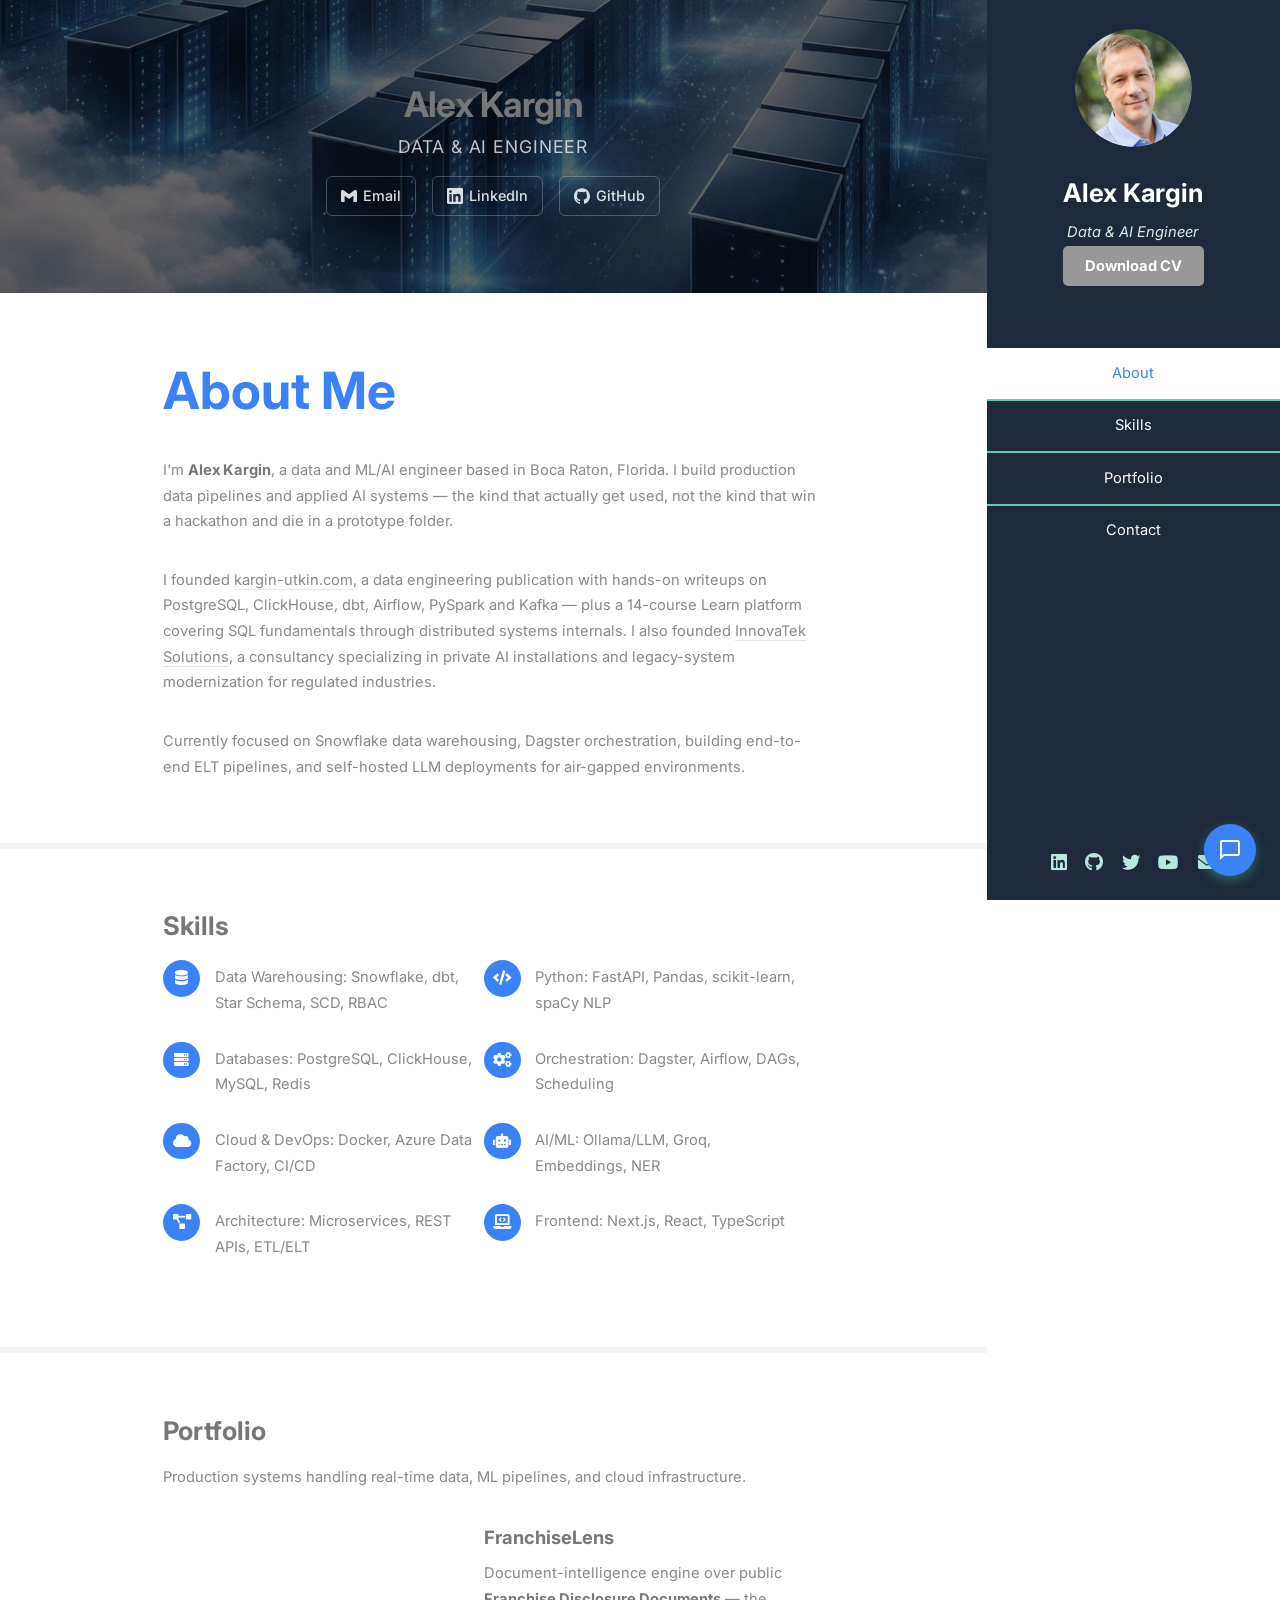
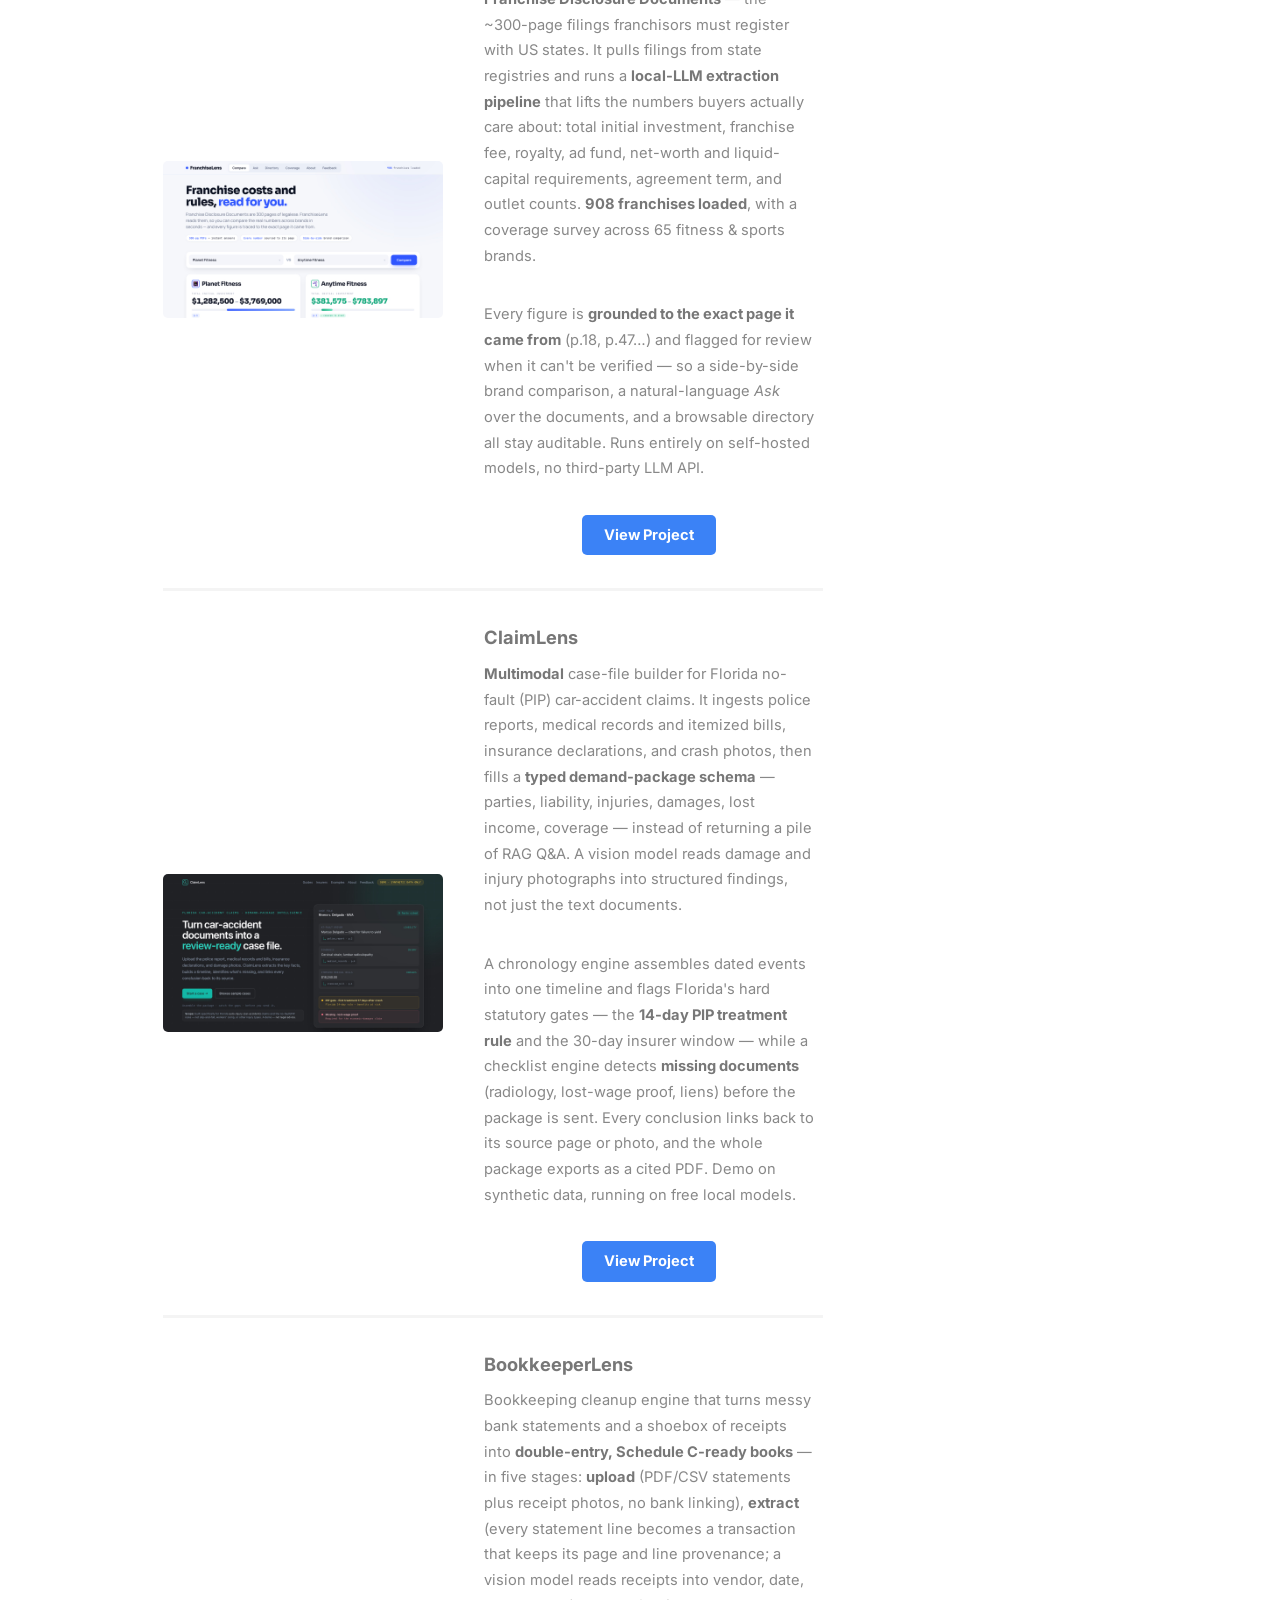
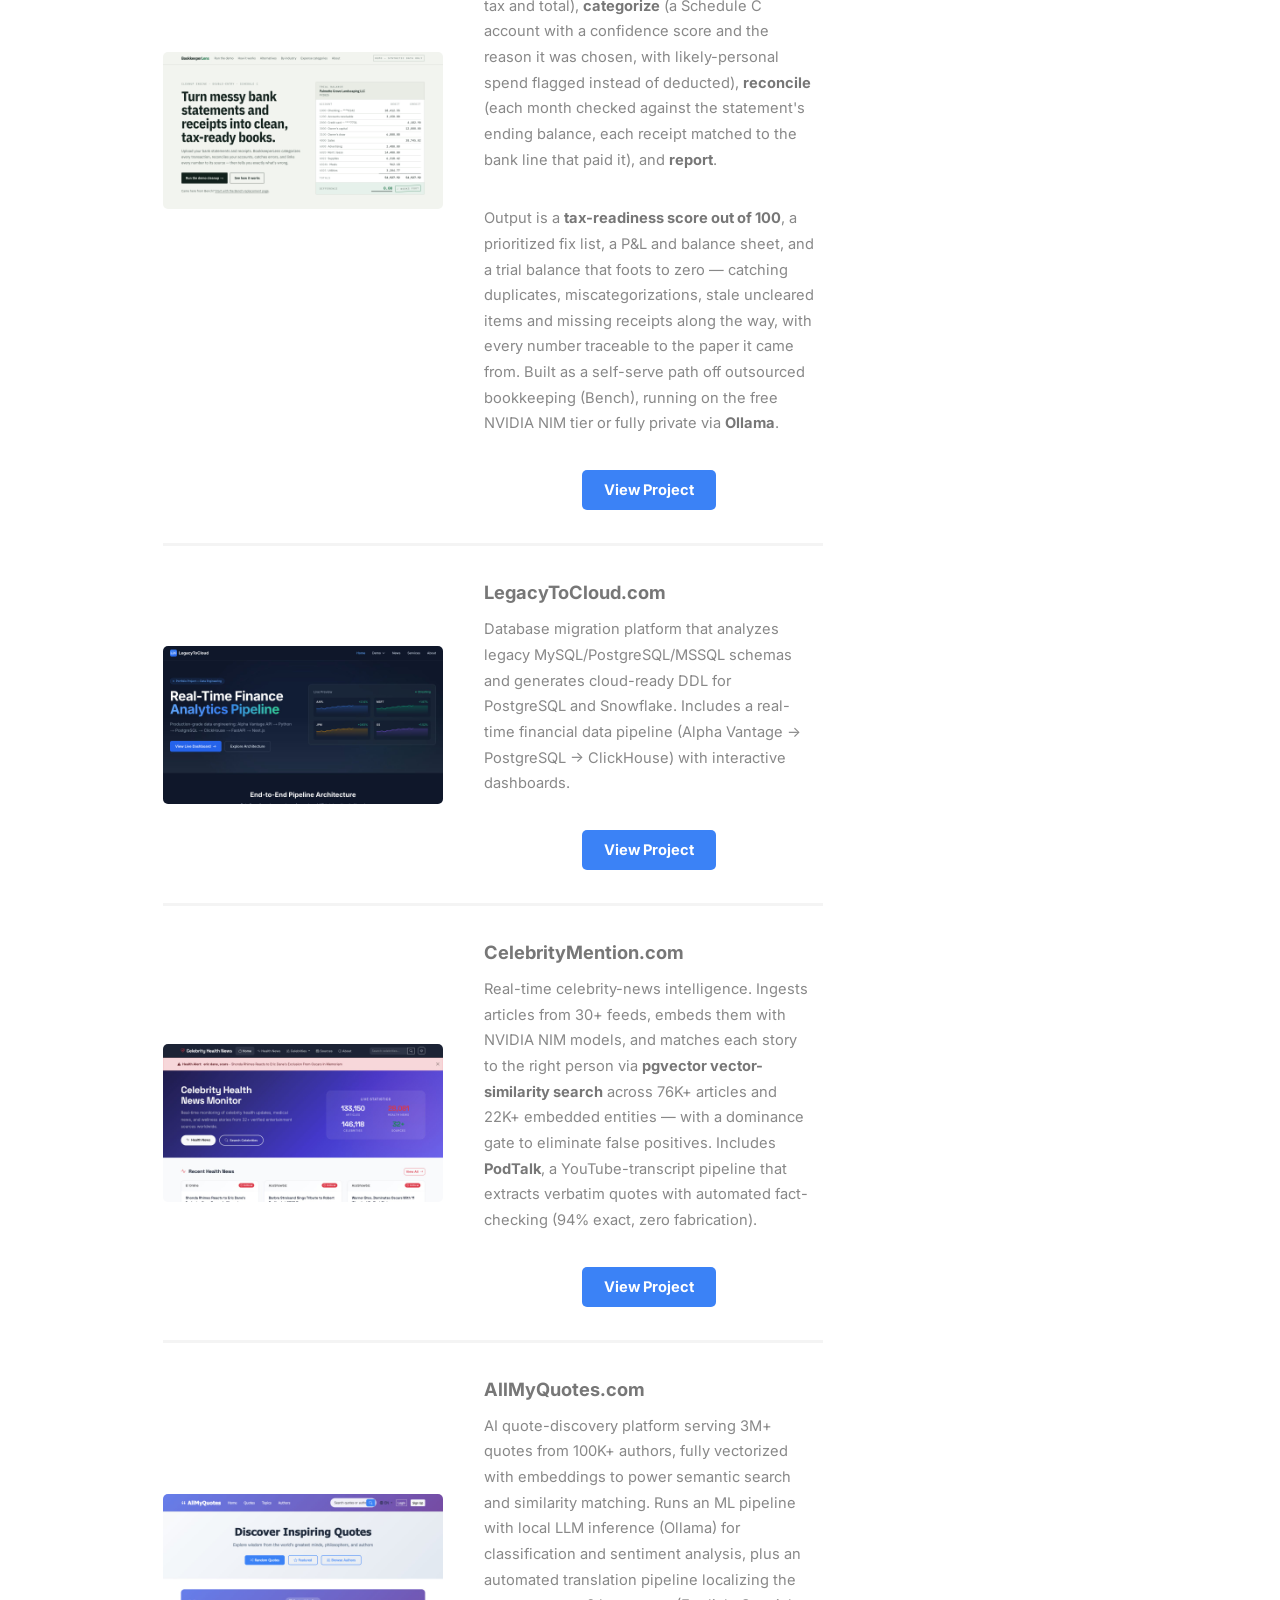
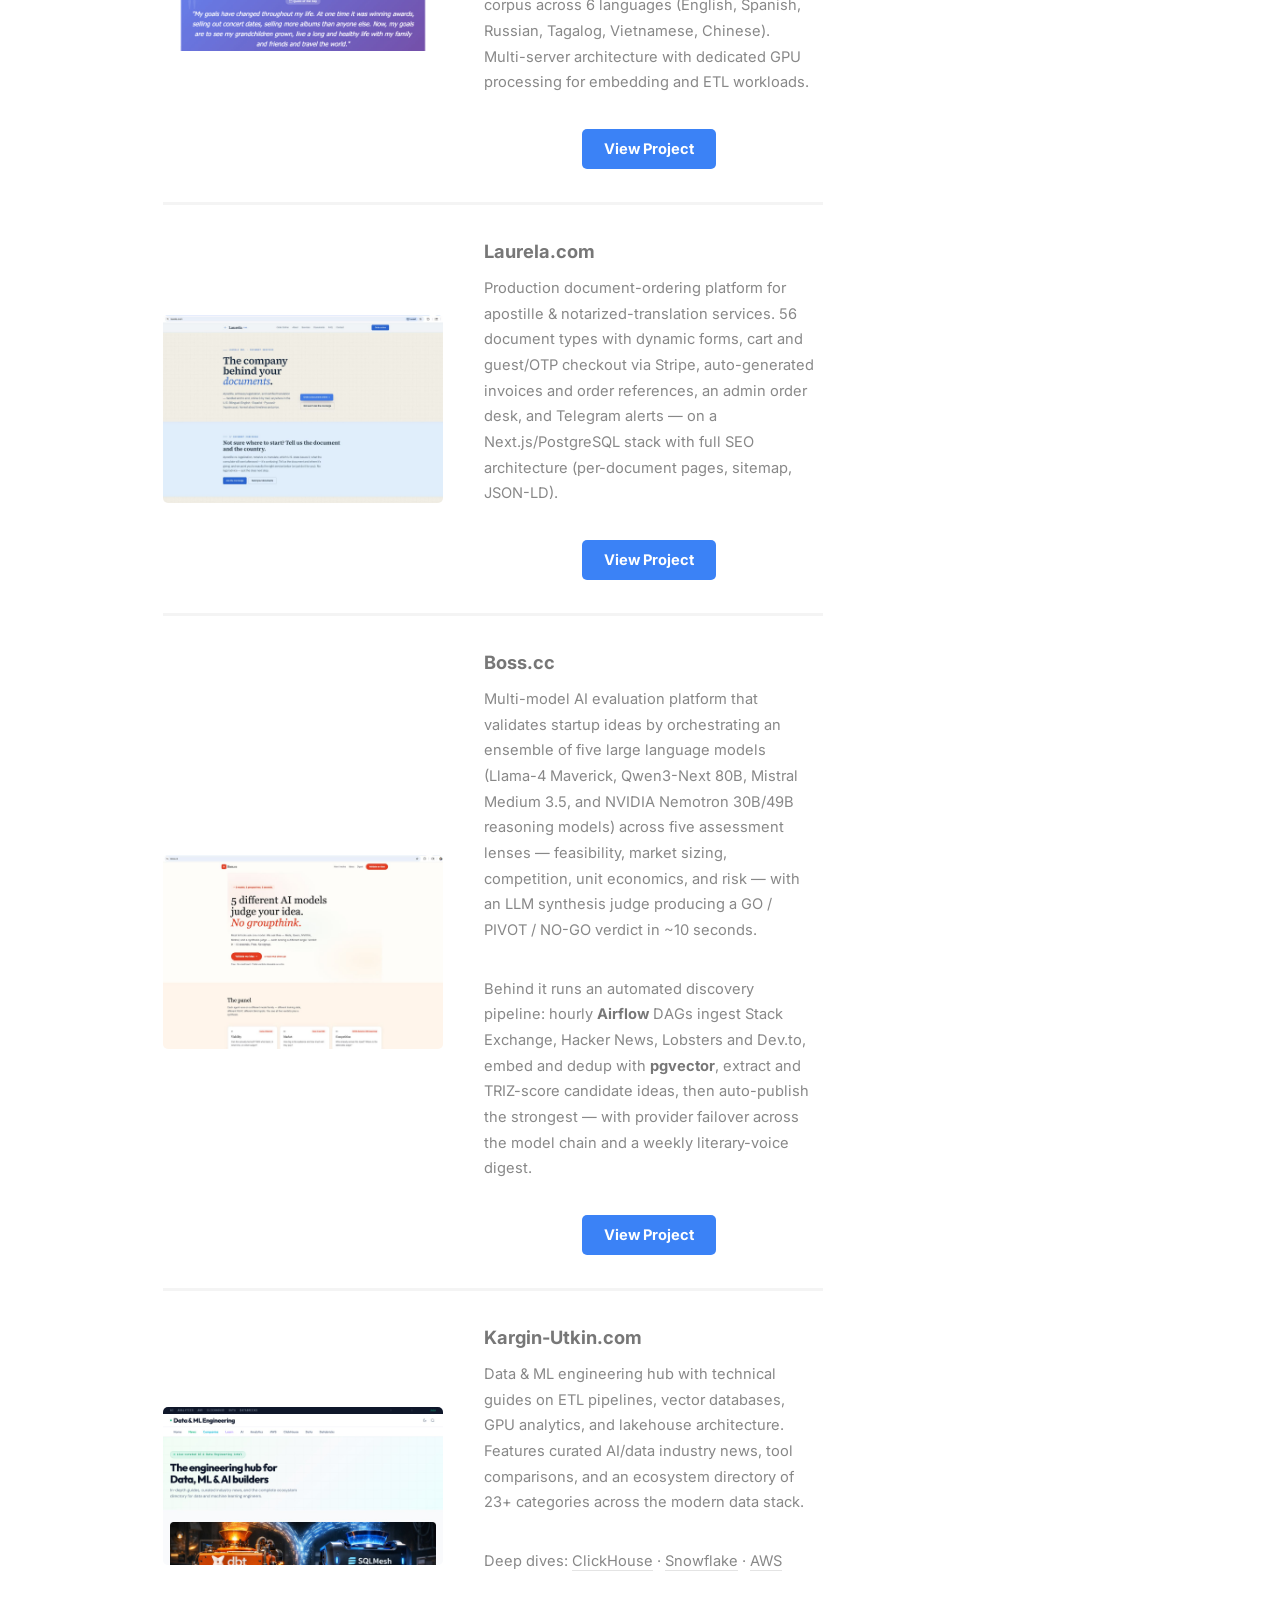
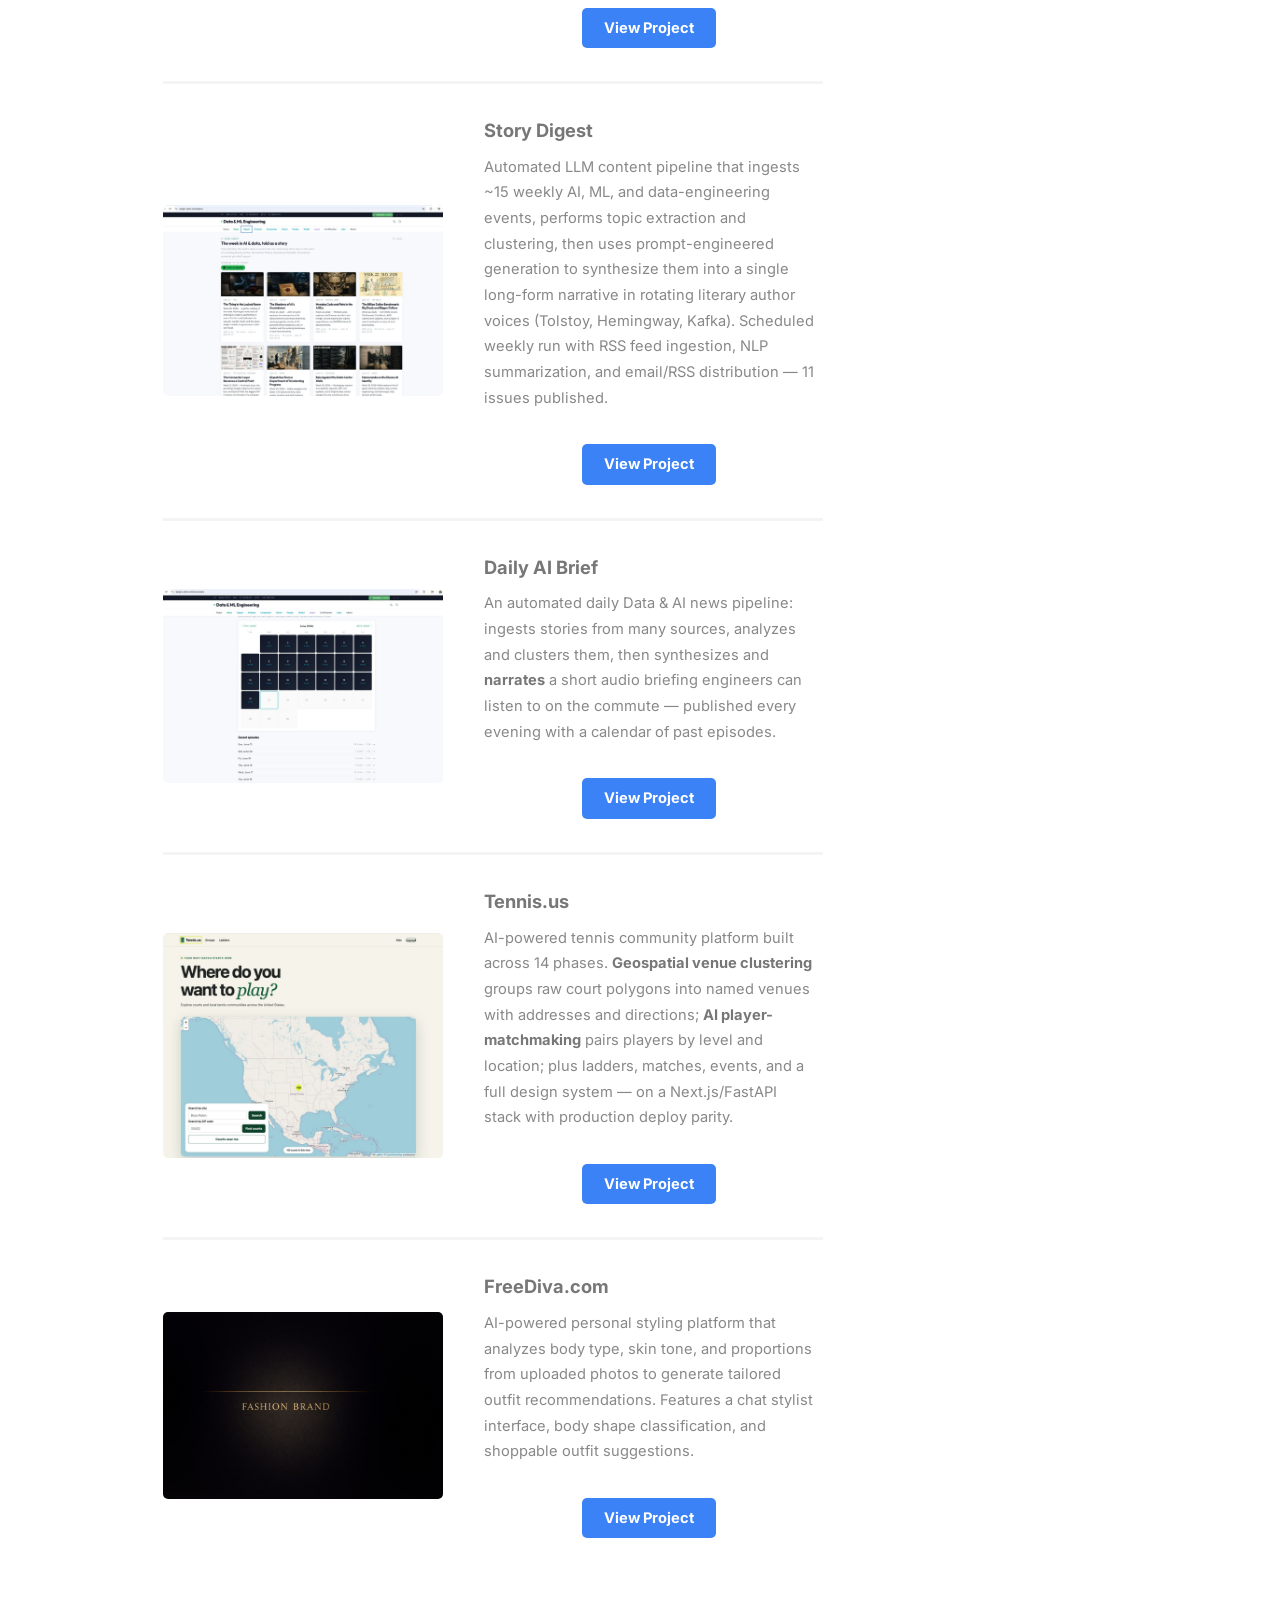
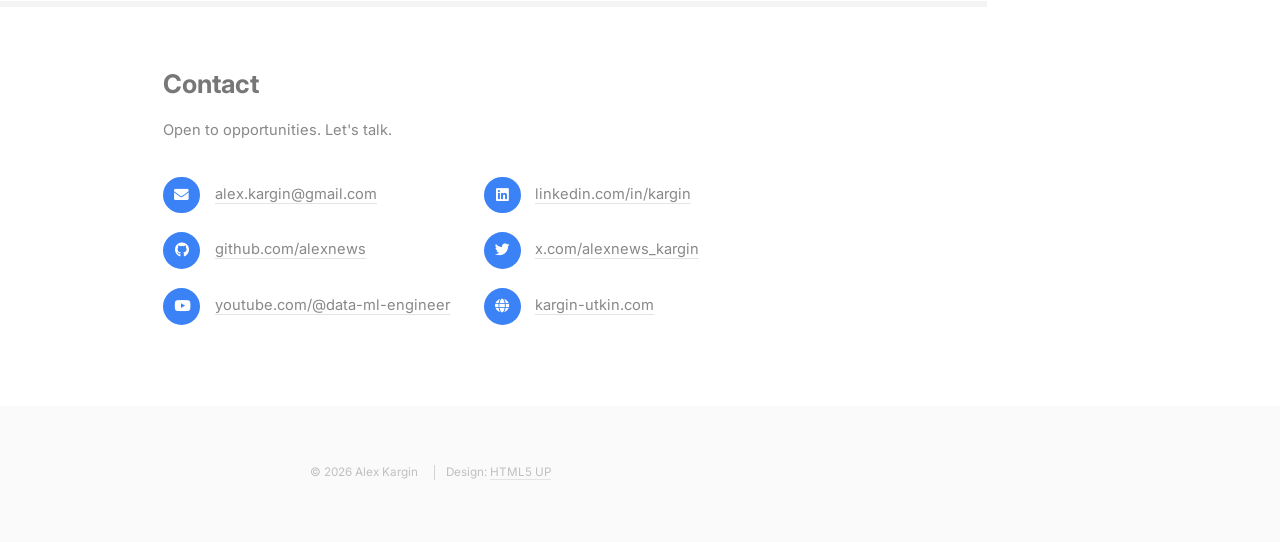
==== commit 0770a52b: "added 3 projects" ====
--- a/index.html
+++ b/index.html
@@ -330,6 +330,42 @@
 					<div class="features">
 
 						<article>
+							<a href="https://franchise.kargin-utkin.com" target="_blank" rel="noopener" class="image"><img src="images/proj-franchiselens.jpg" alt="FranchiseLens" /></a>
+							<div class="inner">
+								<h4>FranchiseLens</h4>
+								<p>Document-intelligence engine over public <strong>Franchise Disclosure Documents</strong> &mdash; the ~300-page filings franchisors must register with US states. It pulls filings from state registries and runs a <strong>local-LLM extraction pipeline</strong> that lifts the numbers buyers actually care about: total initial investment, franchise fee, royalty, ad fund, net-worth and liquid-capital requirements, agreement term, and outlet counts. <strong>908 franchises loaded</strong>, with a coverage survey across 65 fitness &amp; sports brands.</p>
+								<p>Every figure is <strong>grounded to the exact page it came from</strong> (p.18, p.47&hellip;) and flagged for review when it can't be verified &mdash; so a side-by-side brand comparison, a natural-language <em>Ask</em> over the documents, and a browsable directory all stay auditable. Runs entirely on self-hosted models, no third-party LLM API.</p>
+								<ul class="actions special">
+									<li><a href="https://franchise.kargin-utkin.com" target="_blank" rel="noopener" class="button primary">View Project</a></li>
+								</ul>
+							</div>
+						</article>
+
+						<article>
+							<a href="https://claim.kargin-utkin.com" target="_blank" rel="noopener" class="image"><img src="images/proj-claimlens.jpg" alt="ClaimLens" /></a>
+							<div class="inner">
+								<h4>ClaimLens</h4>
+								<p><strong>Multimodal</strong> case-file builder for Florida no-fault (PIP) car-accident claims. It ingests police reports, medical records and itemized bills, insurance declarations, and crash photos, then fills a <strong>typed demand-package schema</strong> &mdash; parties, liability, injuries, damages, lost income, coverage &mdash; instead of returning a pile of RAG Q&amp;A. A vision model reads damage and injury photographs into structured findings, not just the text documents.</p>
+								<p>A chronology engine assembles dated events into one timeline and flags Florida's hard statutory gates &mdash; the <strong>14-day PIP treatment rule</strong> and the 30-day insurer window &mdash; while a checklist engine detects <strong>missing documents</strong> (radiology, lost-wage proof, liens) before the package is sent. Every conclusion links back to its source page or photo, and the whole package exports as a cited PDF. Demo on synthetic data, running on free local models.</p>
+								<ul class="actions special">
+									<li><a href="https://claim.kargin-utkin.com" target="_blank" rel="noopener" class="button primary">View Project</a></li>
+								</ul>
+							</div>
+						</article>
+
+						<article>
+							<a href="https://bookkeeper.kargin-utkin.com" target="_blank" rel="noopener" class="image"><img src="images/proj-bookkeeperlens.jpg" alt="BookkeeperLens" /></a>
+							<div class="inner">
+								<h4>BookkeeperLens</h4>
+								<p>Bookkeeping cleanup engine that turns messy bank statements and a shoebox of receipts into <strong>double-entry, Schedule C-ready books</strong> &mdash; in five stages: <strong>upload</strong> (PDF/CSV statements plus receipt photos, no bank linking), <strong>extract</strong> (every statement line becomes a transaction that keeps its page and line provenance; a vision model reads receipts into vendor, date, tax and total), <strong>categorize</strong> (a Schedule C account with a confidence score and the reason it was chosen, with likely-personal spend flagged instead of deducted), <strong>reconcile</strong> (each month checked against the statement's ending balance, each receipt matched to the bank line that paid it), and <strong>report</strong>.</p>
+								<p>Output is a <strong>tax-readiness score out of 100</strong>, a prioritized fix list, a P&amp;L and balance sheet, and a trial balance that foots to zero &mdash; catching duplicates, miscategorizations, stale uncleared items and missing receipts along the way, with every number traceable to the paper it came from. Built as a self-serve path off outsourced bookkeeping (Bench), running on the free NVIDIA NIM tier or fully private via <strong>Ollama</strong>.</p>
+								<ul class="actions special">
+									<li><a href="https://bookkeeper.kargin-utkin.com" target="_blank" rel="noopener" class="button primary">View Project</a></li>
+								</ul>
+							</div>
+						</article>
+
+						<article>
 							<a href="https://legacytocloud.com" target="_blank" rel="noopener" class="image"><img src="images/proj-legacytocloud.jpg" alt="LegacyToCloud" /></a>
 							<div class="inner">
 								<h4>LegacyToCloud.com</h4>
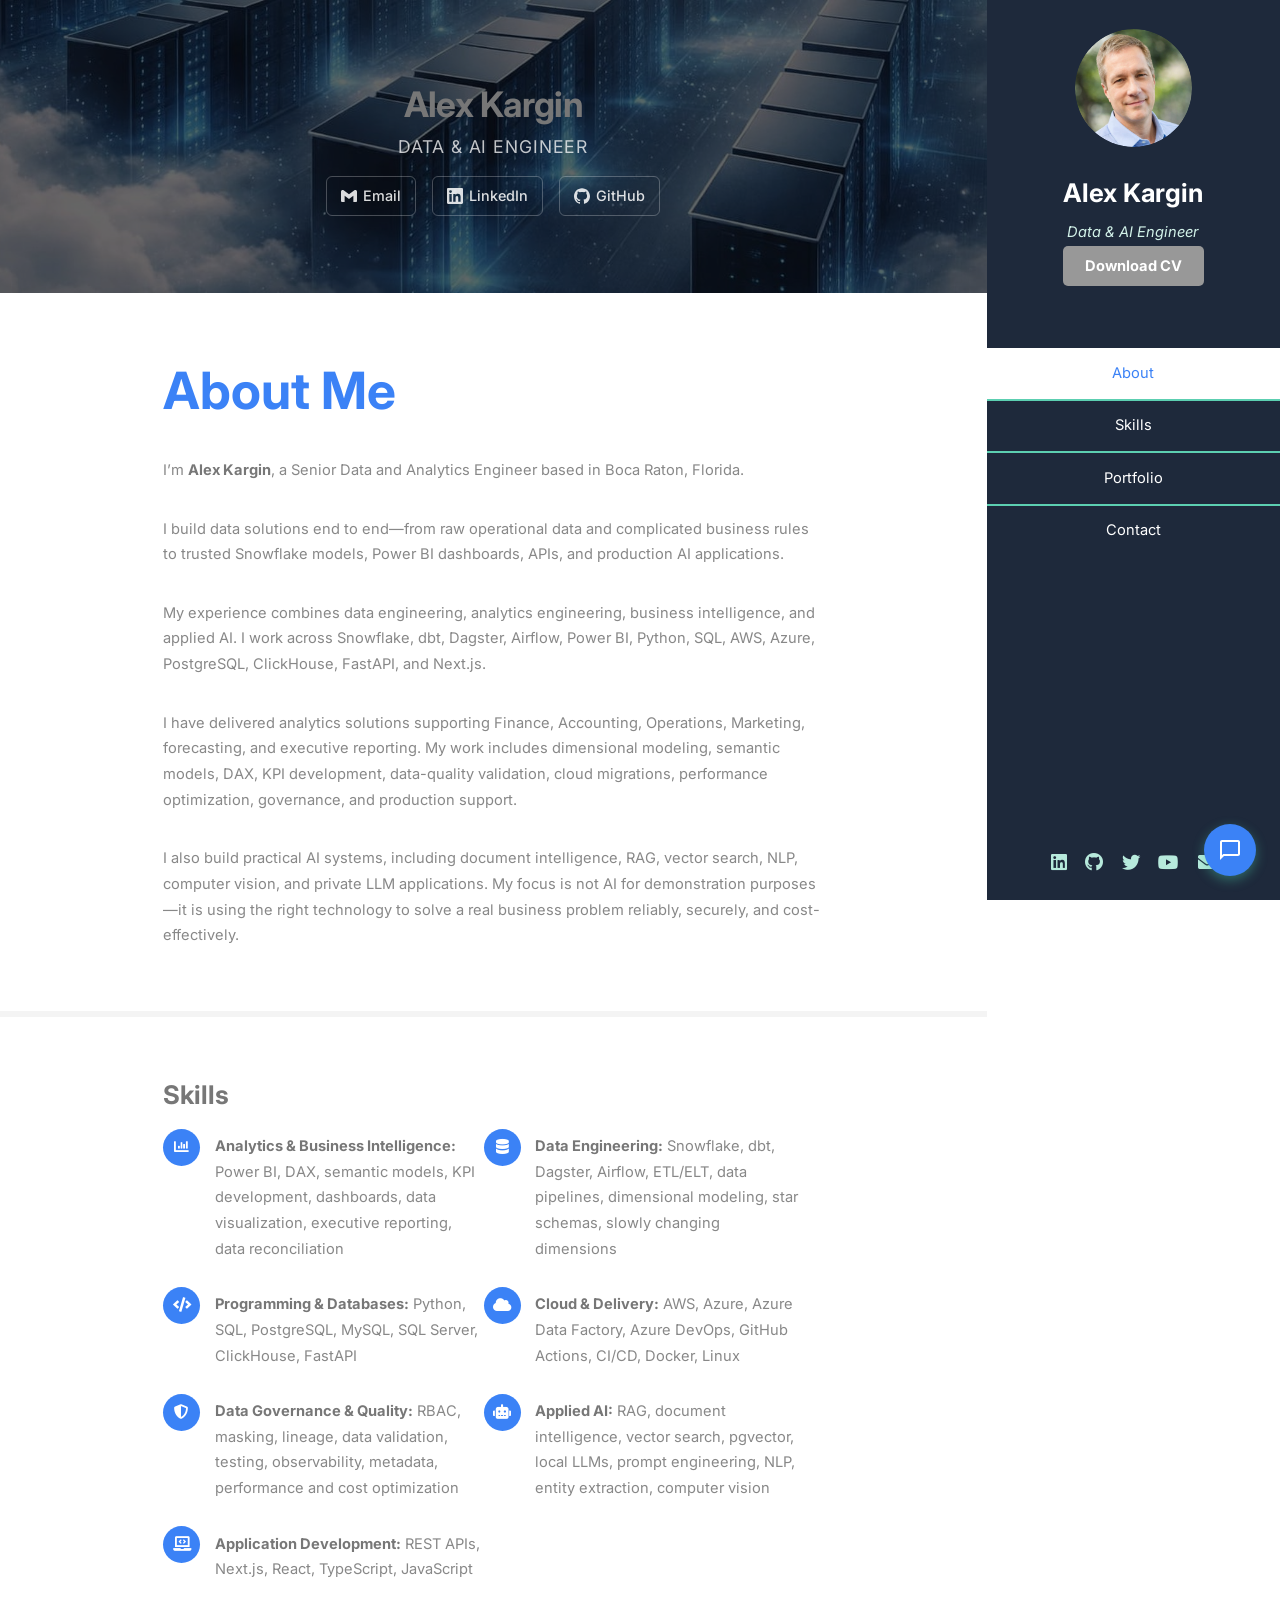
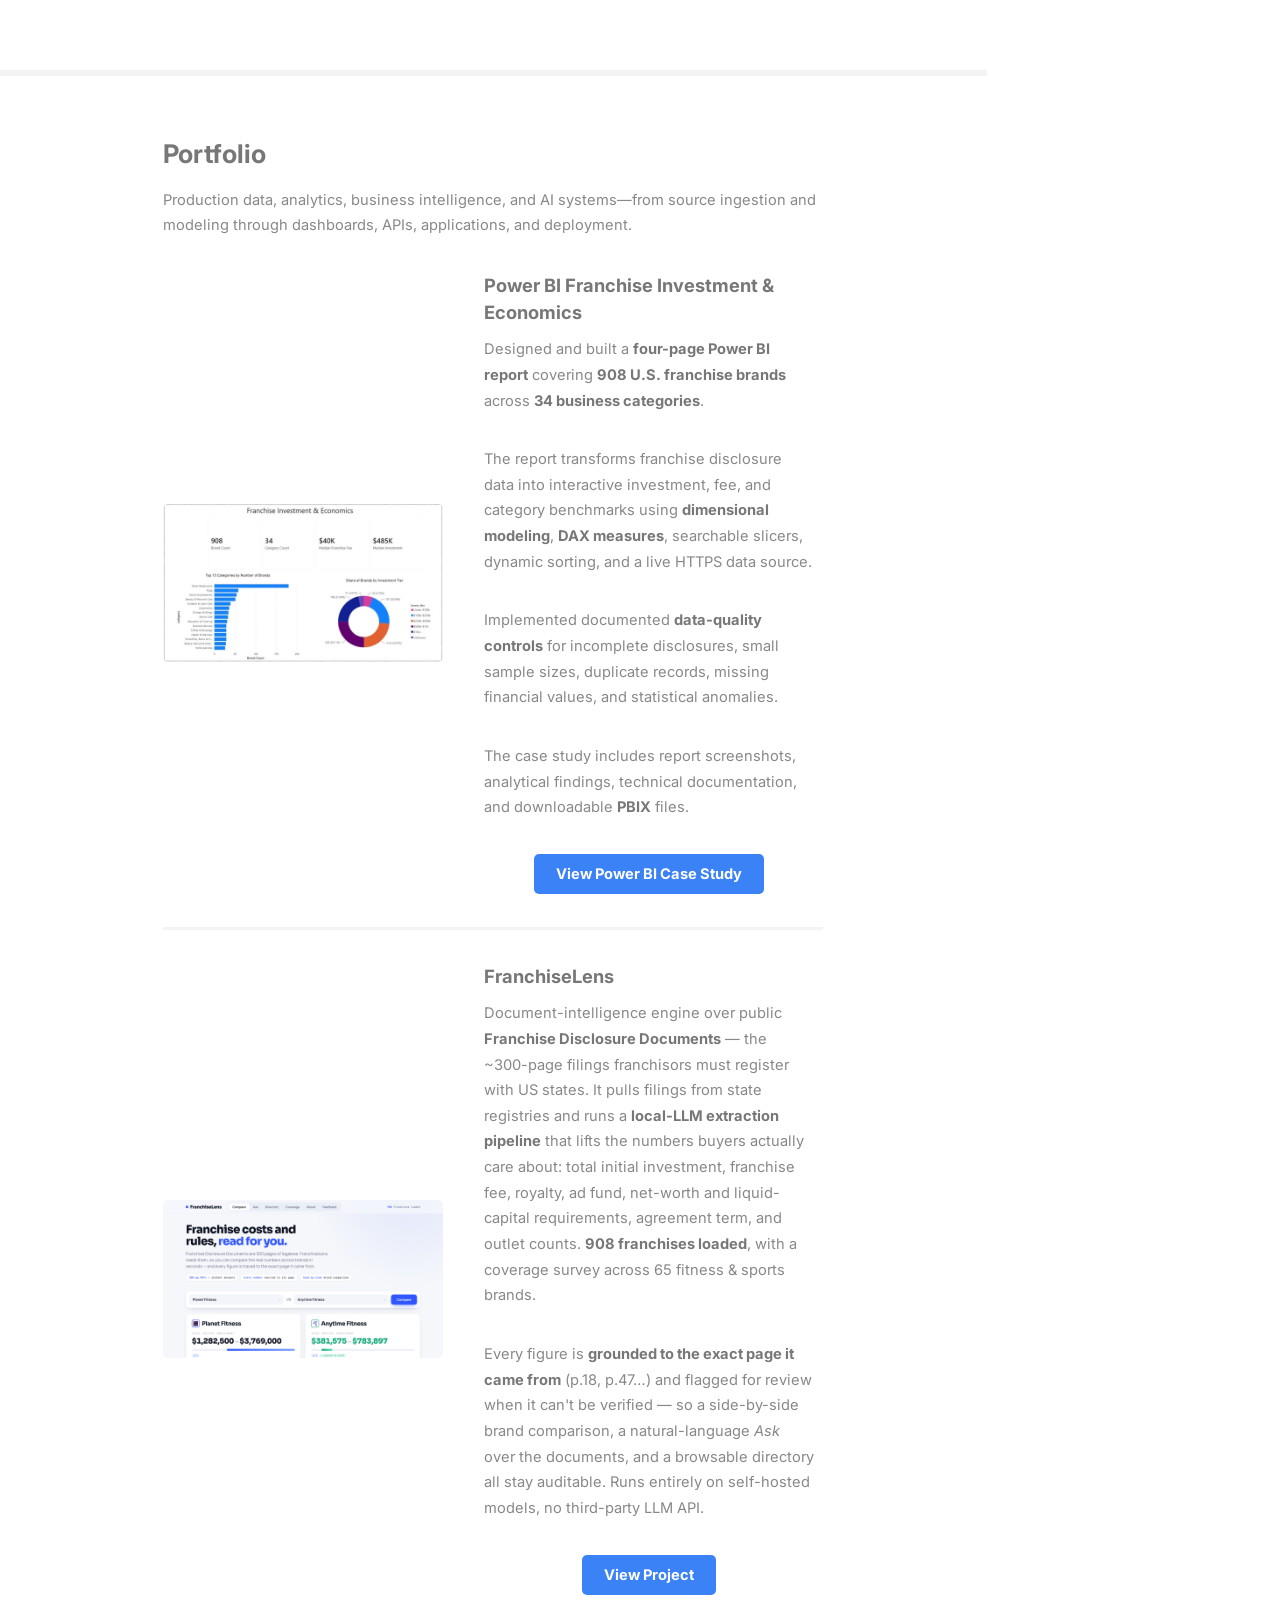
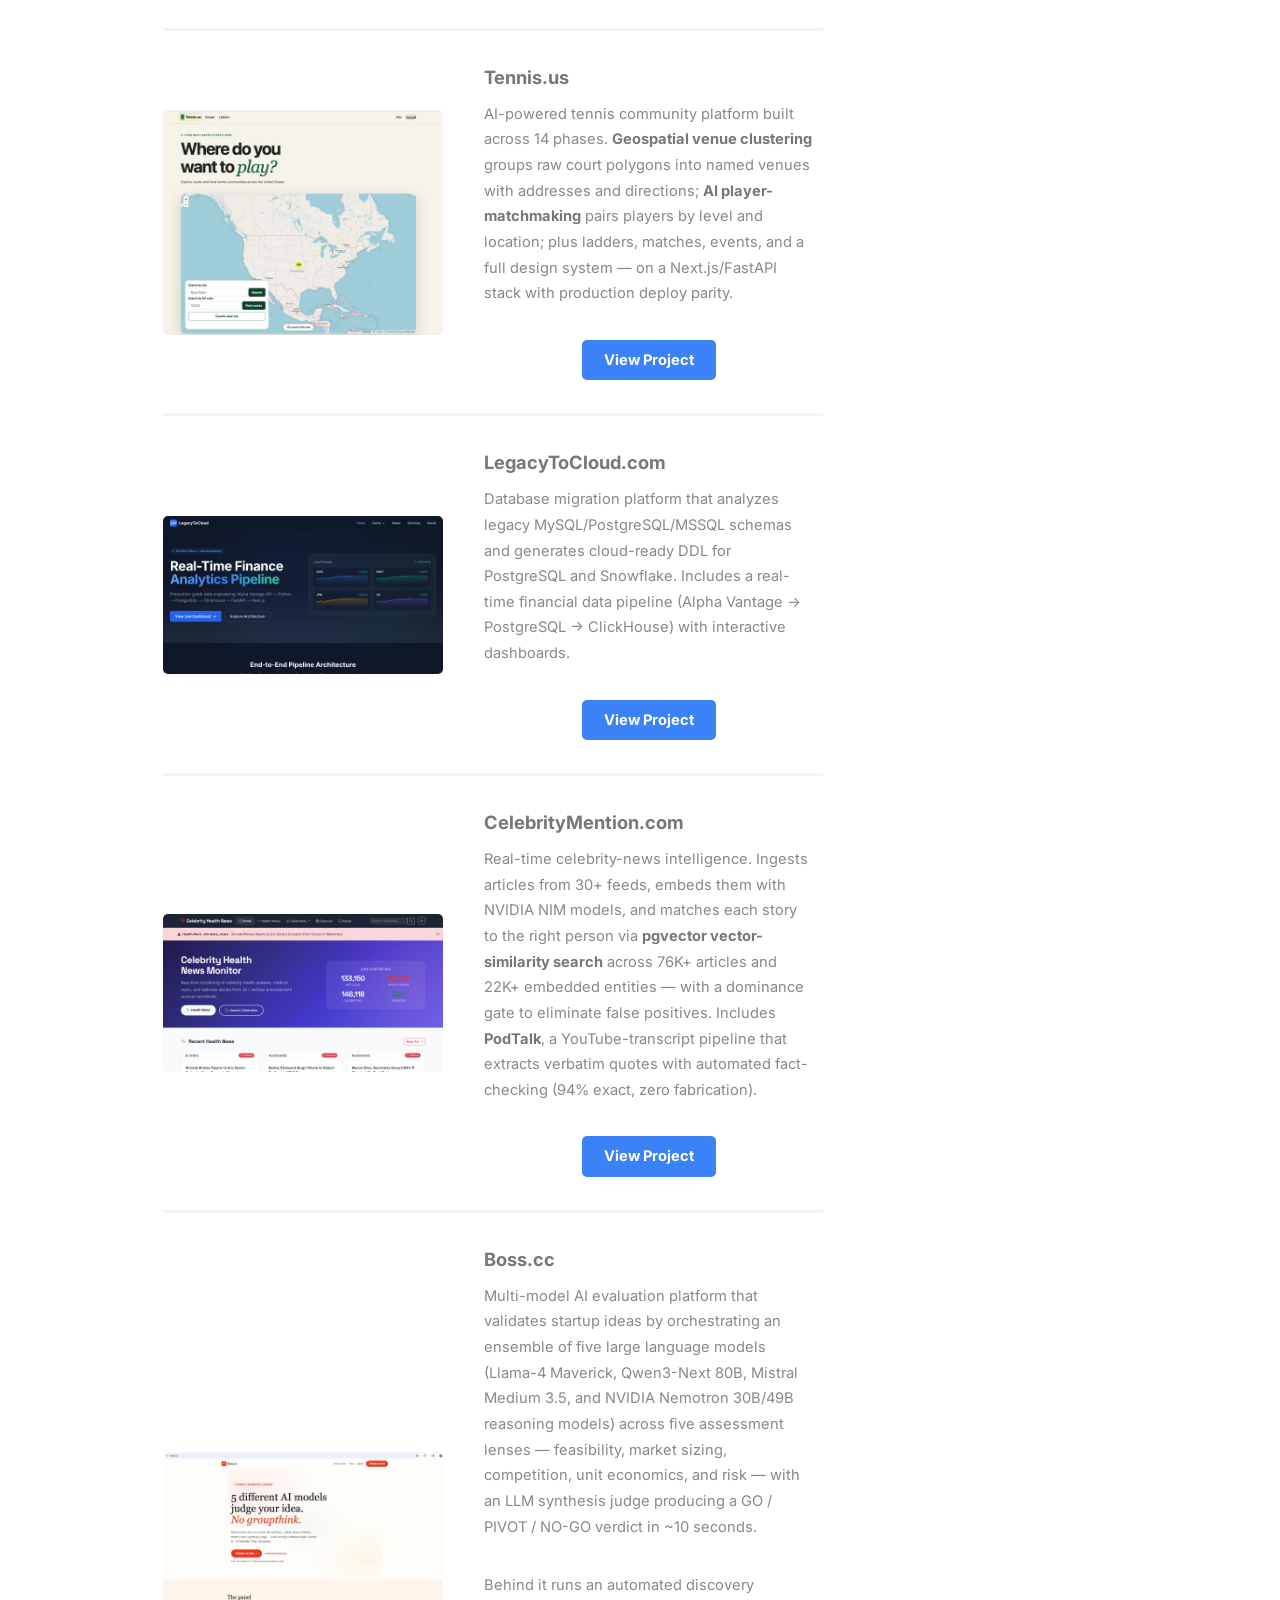
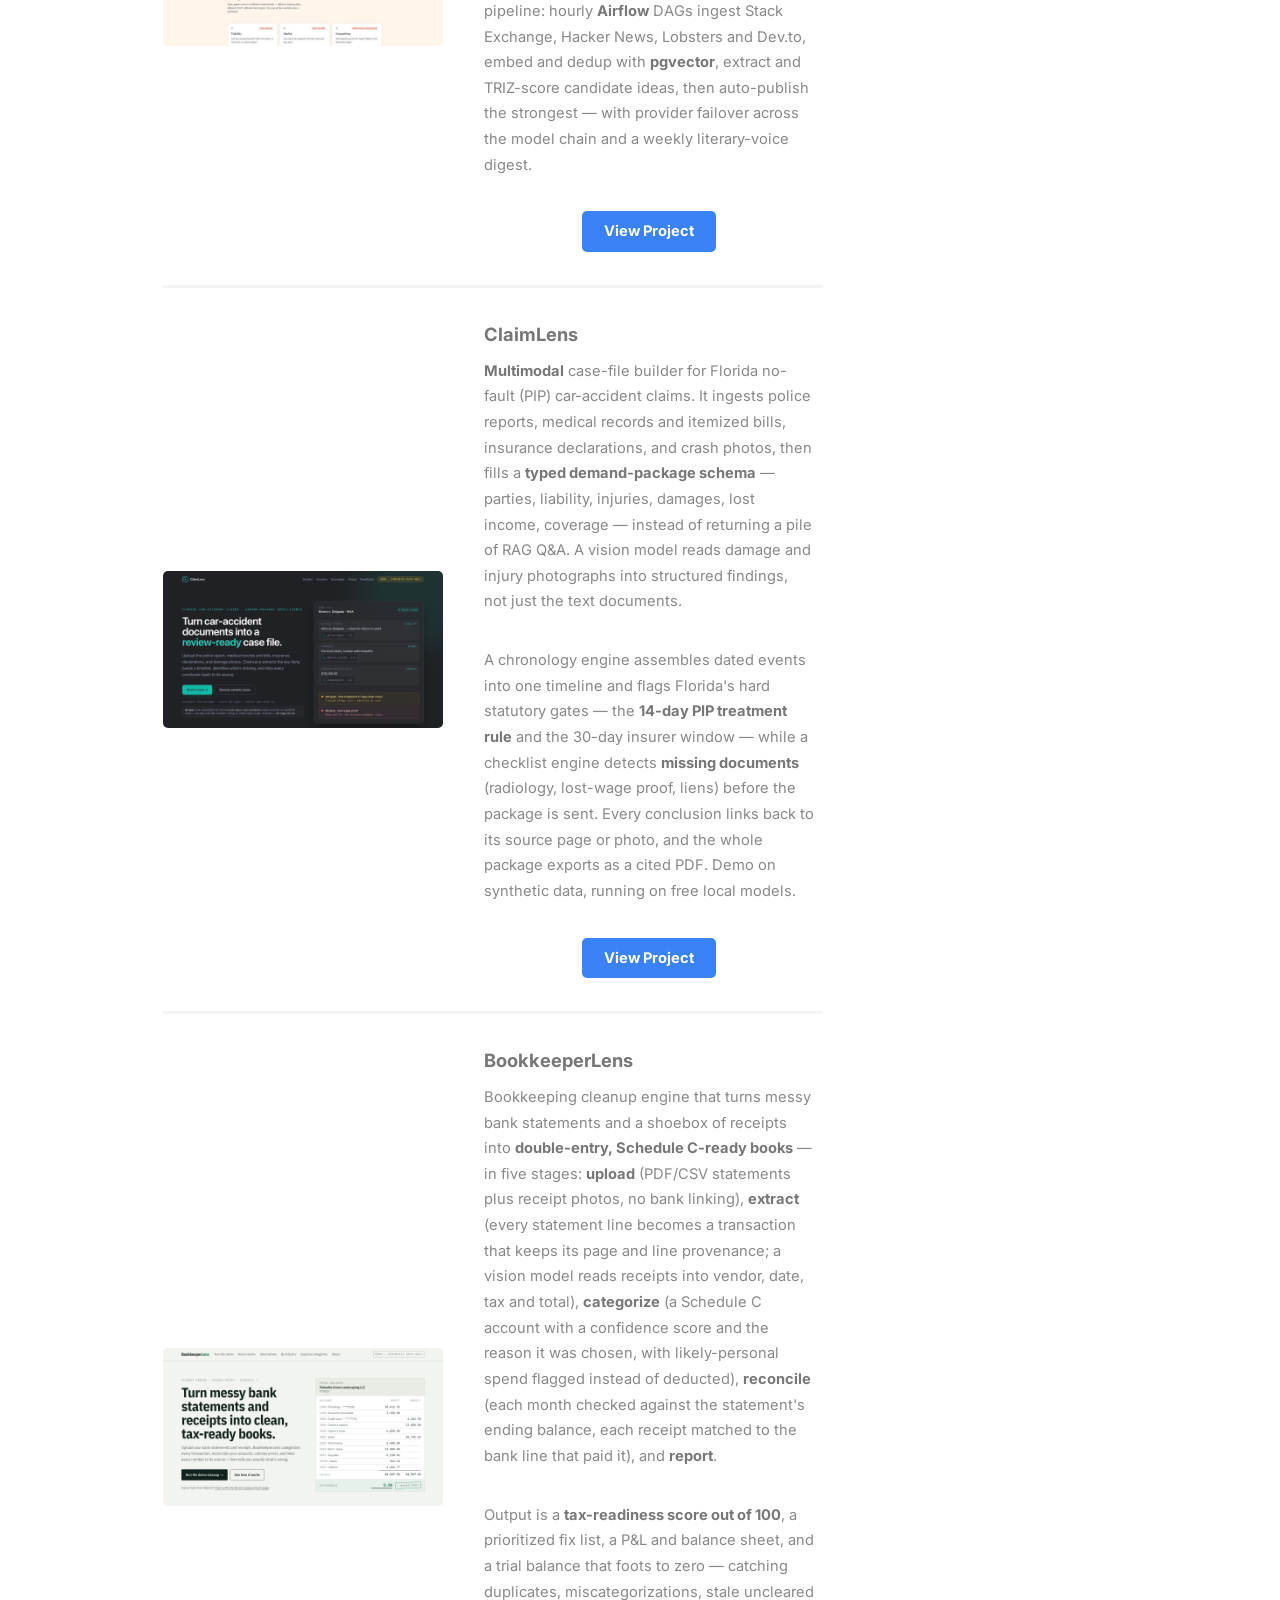
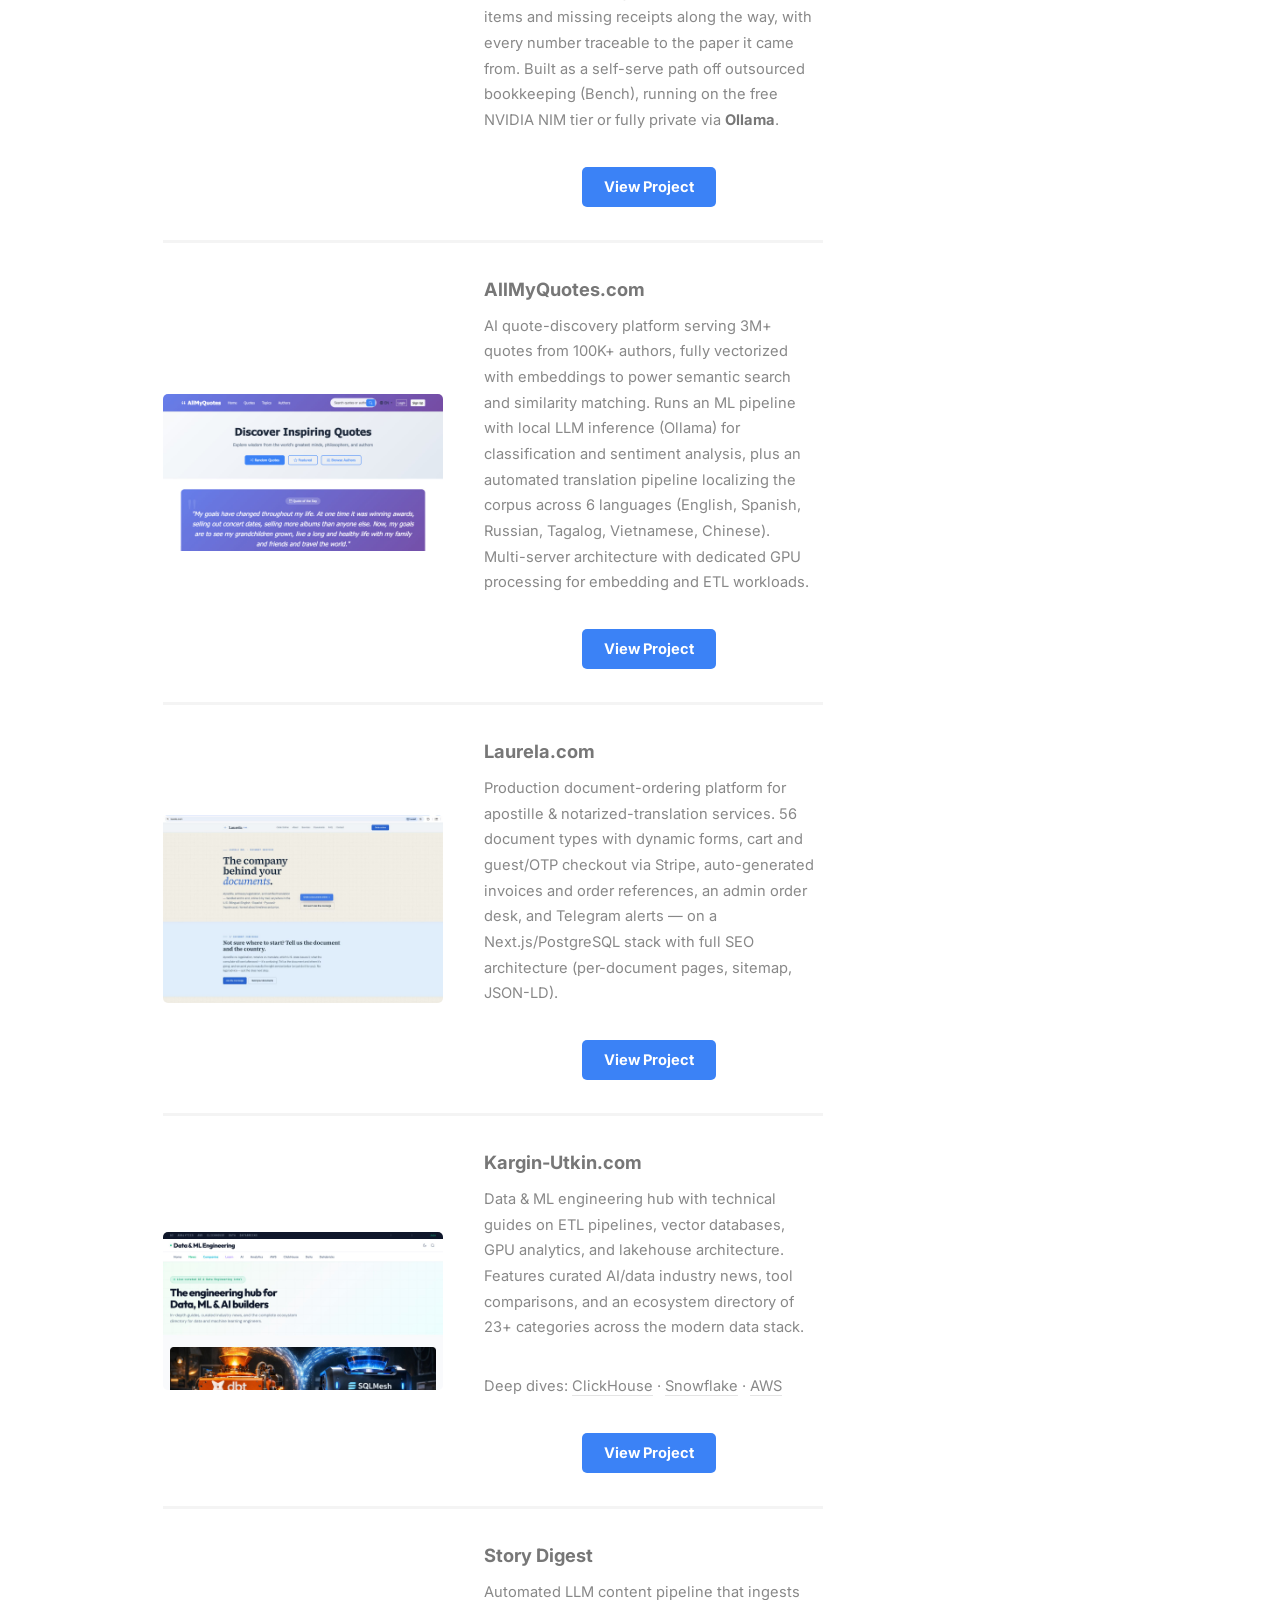
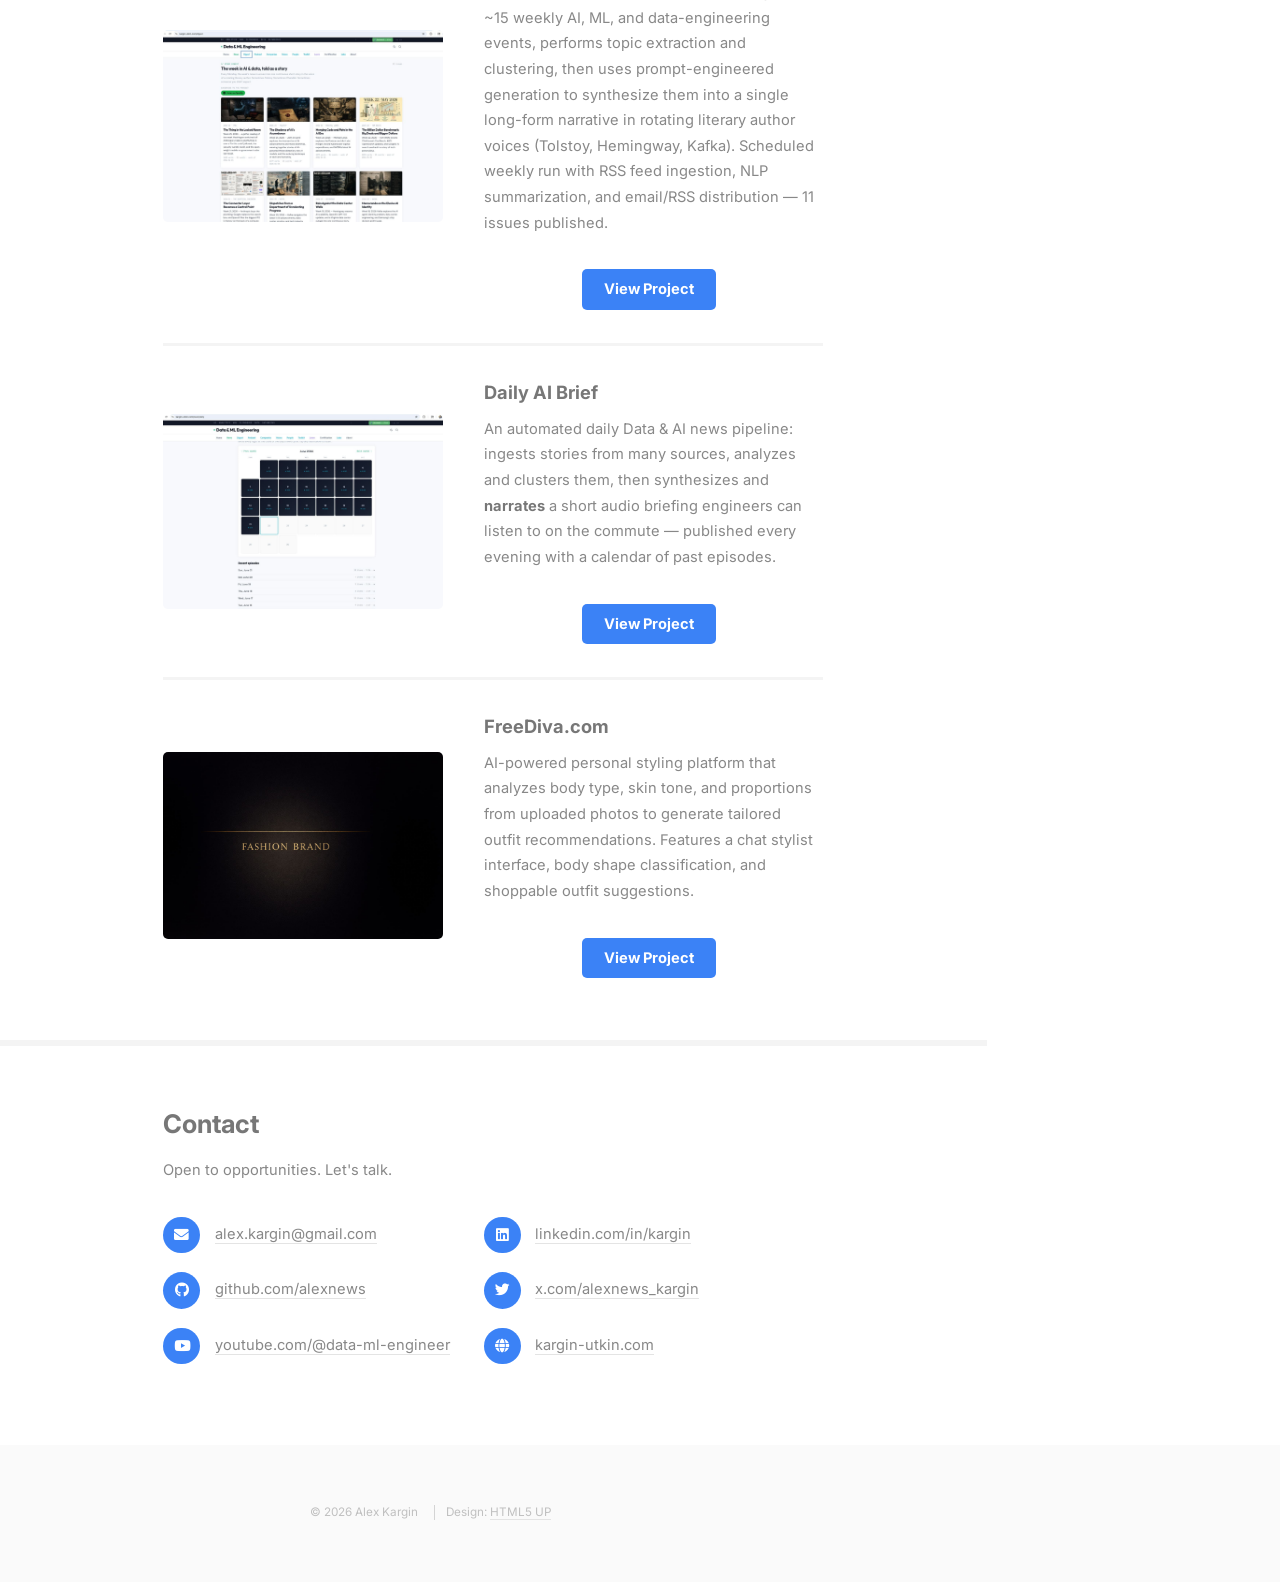
==== commit 8b770f47: "update to anaclytic" ====
--- a/index.html
+++ b/index.html
@@ -299,9 +299,11 @@
 					<header class="major">
 						<h2>About Me</h2>
 					</header>
-					<p>I'm <strong>Alex Kargin</strong>, a data and ML/AI engineer based in Boca Raton, Florida. I build production data pipelines and applied AI systems &mdash; the kind that actually get used, not the kind that win a hackathon and die in a prototype folder.</p>
-					<p>I founded <a href="https://www.kargin-utkin.com" target="_blank" rel="noopener">kargin-utkin.com</a>, a data engineering publication with hands-on writeups on PostgreSQL, ClickHouse, dbt, Airflow, PySpark and Kafka &mdash; plus a 14-course Learn platform covering SQL fundamentals through distributed systems internals. I also founded <a href="https://www.innovateksolutionsinc.com" target="_blank" rel="noopener">InnovaTek Solutions</a>, a consultancy specializing in private AI installations and legacy-system modernization for regulated industries.</p>
-					<p>Currently focused on Snowflake data warehousing, Dagster orchestration, building end-to-end ELT pipelines, and self-hosted LLM deployments for air-gapped environments.</p>
+					<p>I&rsquo;m <strong>Alex Kargin</strong>, a Senior Data and Analytics Engineer based in Boca Raton, Florida.</p>
+					<p>I build data solutions end to end&mdash;from raw operational data and complicated business rules to trusted Snowflake models, Power BI dashboards, APIs, and production AI applications.</p>
+					<p>My experience combines data engineering, analytics engineering, business intelligence, and applied AI. I work across Snowflake, dbt, Dagster, Airflow, Power BI, Python, SQL, AWS, Azure, PostgreSQL, ClickHouse, FastAPI, and Next.js.</p>
+					<p>I have delivered analytics solutions supporting Finance, Accounting, Operations, Marketing, forecasting, and executive reporting. My work includes dimensional modeling, semantic models, DAX, KPI development, data-quality validation, cloud migrations, performance optimization, governance, and production support.</p>
+					<p>I also build practical AI systems, including document intelligence, RAG, vector search, NLP, computer vision, and private LLM applications. My focus is not AI for demonstration purposes&mdash;it is using the right technology to solve a real business problem reliably, securely, and cost-effectively.</p>
 				</div>
 			</section>
 
@@ -310,14 +312,13 @@
 				<div class="container">
 					<h3>Skills</h3>
 					<ul class="feature-icons">
-						<li class="icon solid fa-database">Data Warehousing: Snowflake, dbt, Star Schema, SCD, RBAC</li>
-						<li class="icon solid fa-code">Python: FastAPI, Pandas, scikit-learn, spaCy NLP</li>
-						<li class="icon solid fa-server">Databases: PostgreSQL, ClickHouse, MySQL, Redis</li>
-						<li class="icon solid fa-cogs">Orchestration: Dagster, Airflow, DAGs, Scheduling</li>
-						<li class="icon solid fa-cloud">Cloud & DevOps: Docker, Azure Data Factory, CI/CD</li>
-						<li class="icon solid fa-robot">AI/ML: Ollama/LLM, Groq, Embeddings, NER</li>
-						<li class="icon solid fa-project-diagram">Architecture: Microservices, REST APIs, ETL/ELT</li>
-						<li class="icon solid fa-laptop-code">Frontend: Next.js, React, TypeScript</li>
+						<li class="icon solid fa-chart-bar"><strong>Analytics &amp; Business Intelligence:</strong> Power BI, DAX, semantic models, KPI development, dashboards, data visualization, executive reporting, data reconciliation</li>
+						<li class="icon solid fa-database"><strong>Data Engineering:</strong> Snowflake, dbt, Dagster, Airflow, ETL/ELT, data pipelines, dimensional modeling, star schemas, slowly changing dimensions</li>
+						<li class="icon solid fa-code"><strong>Programming &amp; Databases:</strong> Python, SQL, PostgreSQL, MySQL, SQL Server, ClickHouse, FastAPI</li>
+						<li class="icon solid fa-cloud"><strong>Cloud &amp; Delivery:</strong> AWS, Azure, Azure Data Factory, Azure DevOps, GitHub Actions, CI/CD, Docker, Linux</li>
+						<li class="icon solid fa-shield-alt"><strong>Data Governance &amp; Quality:</strong> RBAC, masking, lineage, data validation, testing, observability, metadata, performance and cost optimization</li>
+						<li class="icon solid fa-robot"><strong>Applied AI:</strong> RAG, document intelligence, vector search, pgvector, local LLMs, prompt engineering, NLP, entity extraction, computer vision</li>
+						<li class="icon solid fa-laptop-code"><strong>Application Development:</strong> REST APIs, Next.js, React, TypeScript, JavaScript</li>
 					</ul>
 				</div>
 			</section>
@@ -326,8 +327,21 @@
 			<section id="portfolio">
 				<div class="container">
 					<h3>Portfolio</h3>
-					<p>Production systems handling real-time data, ML pipelines, and cloud infrastructure.</p>
+					<p>Production data, analytics, business intelligence, and AI systems&mdash;from source ingestion and modeling through dashboards, APIs, applications, and deployment.</p>
 					<div class="features">
+						<article>
+							<a href="https://franchise.kargin-utkin.com/powerbi" target="_blank" rel="noopener" class="image"><img src="images/proj-powerbi-franchise.jpg" alt="Power BI Franchise Investment &amp; Economics" /></a>
+							<div class="inner">
+								<h4>Power BI Franchise Investment &amp; Economics</h4>
+								<p>Designed and built a <strong>four-page Power BI report</strong> covering <strong>908 U.S. franchise brands</strong> across <strong>34 business categories</strong>.</p>
+								<p>The report transforms franchise disclosure data into interactive investment, fee, and category benchmarks using <strong>dimensional modeling</strong>, <strong>DAX measures</strong>, searchable slicers, dynamic sorting, and a live HTTPS data source.</p>
+								<p>Implemented documented <strong>data-quality controls</strong> for incomplete disclosures, small sample sizes, duplicate records, missing financial values, and statistical anomalies.</p>
+								<p>The case study includes report screenshots, analytical findings, technical documentation, and downloadable <strong>PBIX</strong> files.</p>
+								<ul class="actions special">
+									<li><a href="https://franchise.kargin-utkin.com/powerbi" target="_blank" rel="noopener" class="button primary">View Power BI Case Study</a></li>
+								</ul>
+							</div>
+						</article>
 
 						<article>
 							<a href="https://franchise.kargin-utkin.com" target="_blank" rel="noopener" class="image"><img src="images/proj-franchiselens.jpg" alt="FranchiseLens" /></a>
@@ -342,6 +356,51 @@
 						</article>
 
 						<article>
+							<a href="https://tennis.us" target="_blank" rel="noopener" class="image"><img src="images/proj-tennis.jpg" alt="Tennis.us" /></a>
+							<div class="inner">
+								<h4>Tennis.us</h4>
+								<p>AI-powered tennis community platform built across 14 phases. <strong>Geospatial venue clustering</strong> groups raw court polygons into named venues with addresses and directions; <strong>AI player-matchmaking</strong> pairs players by level and location; plus ladders, matches, events, and a full design system &mdash; on a Next.js/FastAPI stack with production deploy parity.</p>
+								<ul class="actions special">
+									<li><a href="https://tennis.us" target="_blank" rel="noopener" class="button primary">View Project</a></li>
+								</ul>
+							</div>
+						</article>
+
+						<article>
+							<a href="https://legacytocloud.com" target="_blank" rel="noopener" class="image"><img src="images/proj-legacytocloud.jpg" alt="LegacyToCloud" /></a>
+							<div class="inner">
+								<h4>LegacyToCloud.com</h4>
+								<p>Database migration platform that analyzes legacy MySQL/PostgreSQL/MSSQL schemas and generates cloud-ready DDL for PostgreSQL and Snowflake. Includes a real-time financial data pipeline (Alpha Vantage &rarr; PostgreSQL &rarr; ClickHouse) with interactive dashboards.</p>
+								<ul class="actions special">
+									<li><a href="https://legacytocloud.com" target="_blank" rel="noopener" class="button primary">View Project</a></li>
+								</ul>
+							</div>
+						</article>
+
+						<article>
+							<a href="https://celebritymention.com" target="_blank" rel="noopener" class="image"><img src="images/proj-celebritymention.jpg" alt="CelebrityMention" /></a>
+							<div class="inner">
+								<h4>CelebrityMention.com</h4>
+								<p>Real-time celebrity-news intelligence. Ingests articles from 30+ feeds, embeds them with NVIDIA NIM models, and matches each story to the right person via <strong>pgvector vector-similarity search</strong> across 76K+ articles and 22K+ embedded entities &mdash; with a dominance gate to eliminate false positives. Includes <strong>PodTalk</strong>, a YouTube-transcript pipeline that extracts verbatim quotes with automated fact-checking (94% exact, zero fabrication).</p>
+								<ul class="actions special">
+									<li><a href="https://celebritymention.com" target="_blank" rel="noopener" class="button primary">View Project</a></li>
+								</ul>
+							</div>
+						</article>
+
+						<article>
+							<a href="https://boss.cc" target="_blank" rel="noopener" class="image"><img src="images/proj-boss.jpg" alt="Boss.cc" /></a>
+							<div class="inner">
+								<h4>Boss.cc</h4>
+								<p>Multi-model AI evaluation platform that validates startup ideas by orchestrating an ensemble of five large language models (Llama-4 Maverick, Qwen3-Next 80B, Mistral Medium 3.5, and NVIDIA Nemotron 30B/49B reasoning models) across five assessment lenses &mdash; feasibility, market sizing, competition, unit economics, and risk &mdash; with an LLM synthesis judge producing a GO / PIVOT / NO-GO verdict in ~10 seconds.</p>
+								<p>Behind it runs an automated discovery pipeline: hourly <strong>Airflow</strong> DAGs ingest Stack Exchange, Hacker News, Lobsters and Dev.to, embed and dedup with <strong>pgvector</strong>, extract and TRIZ-score candidate ideas, then auto-publish the strongest &mdash; with provider failover across the model chain and a weekly literary-voice digest.</p>
+								<ul class="actions special">
+									<li><a href="https://boss.cc" target="_blank" rel="noopener" class="button primary">View Project</a></li>
+								</ul>
+							</div>
+						</article>
+
+						<article>
 							<a href="https://claim.kargin-utkin.com" target="_blank" rel="noopener" class="image"><img src="images/proj-claimlens.jpg" alt="ClaimLens" /></a>
 							<div class="inner">
 								<h4>ClaimLens</h4>
@@ -366,28 +425,6 @@
 						</article>
 
 						<article>
-							<a href="https://legacytocloud.com" target="_blank" rel="noopener" class="image"><img src="images/proj-legacytocloud.jpg" alt="LegacyToCloud" /></a>
-							<div class="inner">
-								<h4>LegacyToCloud.com</h4>
-								<p>Database migration platform that analyzes legacy MySQL/PostgreSQL/MSSQL schemas and generates cloud-ready DDL for PostgreSQL and Snowflake. Includes a real-time financial data pipeline (Alpha Vantage &rarr; PostgreSQL &rarr; ClickHouse) with interactive dashboards.</p>
-								<ul class="actions special">
-									<li><a href="https://legacytocloud.com" target="_blank" rel="noopener" class="button primary">View Project</a></li>
-								</ul>
-							</div>
-						</article>
-
-						<article>
-							<a href="https://celebritymention.com" target="_blank" rel="noopener" class="image"><img src="images/proj-celebritymention.jpg" alt="CelebrityMention" /></a>
-							<div class="inner">
-								<h4>CelebrityMention.com</h4>
-								<p>Real-time celebrity-news intelligence. Ingests articles from 30+ feeds, embeds them with NVIDIA NIM models, and matches each story to the right person via <strong>pgvector vector-similarity search</strong> across 76K+ articles and 22K+ embedded entities &mdash; with a dominance gate to eliminate false positives. Includes <strong>PodTalk</strong>, a YouTube-transcript pipeline that extracts verbatim quotes with automated fact-checking (94% exact, zero fabrication).</p>
-								<ul class="actions special">
-									<li><a href="https://celebritymention.com" target="_blank" rel="noopener" class="button primary">View Project</a></li>
-								</ul>
-							</div>
-						</article>
-
-						<article>
 							<a href="https://allmyquotes.com" target="_blank" rel="noopener" class="image"><img src="images/proj-allmyquotes.jpg" alt="AllMyQuotes" /></a>
 							<div class="inner">
 								<h4>AllMyQuotes.com</h4>
@@ -405,18 +442,6 @@
 								<p>Production document-ordering platform for apostille &amp; notarized-translation services. 56 document types with dynamic forms, cart and guest/OTP checkout via Stripe, auto-generated invoices and order references, an admin order desk, and Telegram alerts &mdash; on a Next.js/PostgreSQL stack with full SEO architecture (per-document pages, sitemap, JSON-LD).</p>
 								<ul class="actions special">
 									<li><a href="https://laurela.com" target="_blank" rel="noopener" class="button primary">View Project</a></li>
-								</ul>
-							</div>
-						</article>
-
-						<article>
-							<a href="https://boss.cc" target="_blank" rel="noopener" class="image"><img src="images/proj-boss.jpg" alt="Boss.cc" /></a>
-							<div class="inner">
-								<h4>Boss.cc</h4>
-								<p>Multi-model AI evaluation platform that validates startup ideas by orchestrating an ensemble of five large language models (Llama-4 Maverick, Qwen3-Next 80B, Mistral Medium 3.5, and NVIDIA Nemotron 30B/49B reasoning models) across five assessment lenses &mdash; feasibility, market sizing, competition, unit economics, and risk &mdash; with an LLM synthesis judge producing a GO / PIVOT / NO-GO verdict in ~10 seconds.</p>
-								<p>Behind it runs an automated discovery pipeline: hourly <strong>Airflow</strong> DAGs ingest Stack Exchange, Hacker News, Lobsters and Dev.to, embed and dedup with <strong>pgvector</strong>, extract and TRIZ-score candidate ideas, then auto-publish the strongest &mdash; with provider failover across the model chain and a weekly literary-voice digest.</p>
-								<ul class="actions special">
-									<li><a href="https://boss.cc" target="_blank" rel="noopener" class="button primary">View Project</a></li>
 								</ul>
 							</div>
 						</article>
@@ -451,17 +476,6 @@
 								<p>An automated daily Data &amp; AI news pipeline: ingests stories from many sources, analyzes and clusters them, then synthesizes and <strong>narrates</strong> a short audio briefing engineers can listen to on the commute &mdash; published every evening with a calendar of past episodes.</p>
 								<ul class="actions special">
 									<li><a href="https://www.kargin-utkin.com/news/daily" target="_blank" rel="noopener" class="button primary">View Project</a></li>
-								</ul>
-							</div>
-						</article>
-
-						<article>
-							<a href="https://tennis.us" target="_blank" rel="noopener" class="image"><img src="images/proj-tennis.jpg" alt="Tennis.us" /></a>
-							<div class="inner">
-								<h4>Tennis.us</h4>
-								<p>AI-powered tennis community platform built across 14 phases. <strong>Geospatial venue clustering</strong> groups raw court polygons into named venues with addresses and directions; <strong>AI player-matchmaking</strong> pairs players by level and location; plus ladders, matches, events, and a full design system &mdash; on a Next.js/FastAPI stack with production deploy parity.</p>
-								<ul class="actions special">
-									<li><a href="https://tennis.us" target="_blank" rel="noopener" class="button primary">View Project</a></li>
 								</ul>
 							</div>
 						</article>
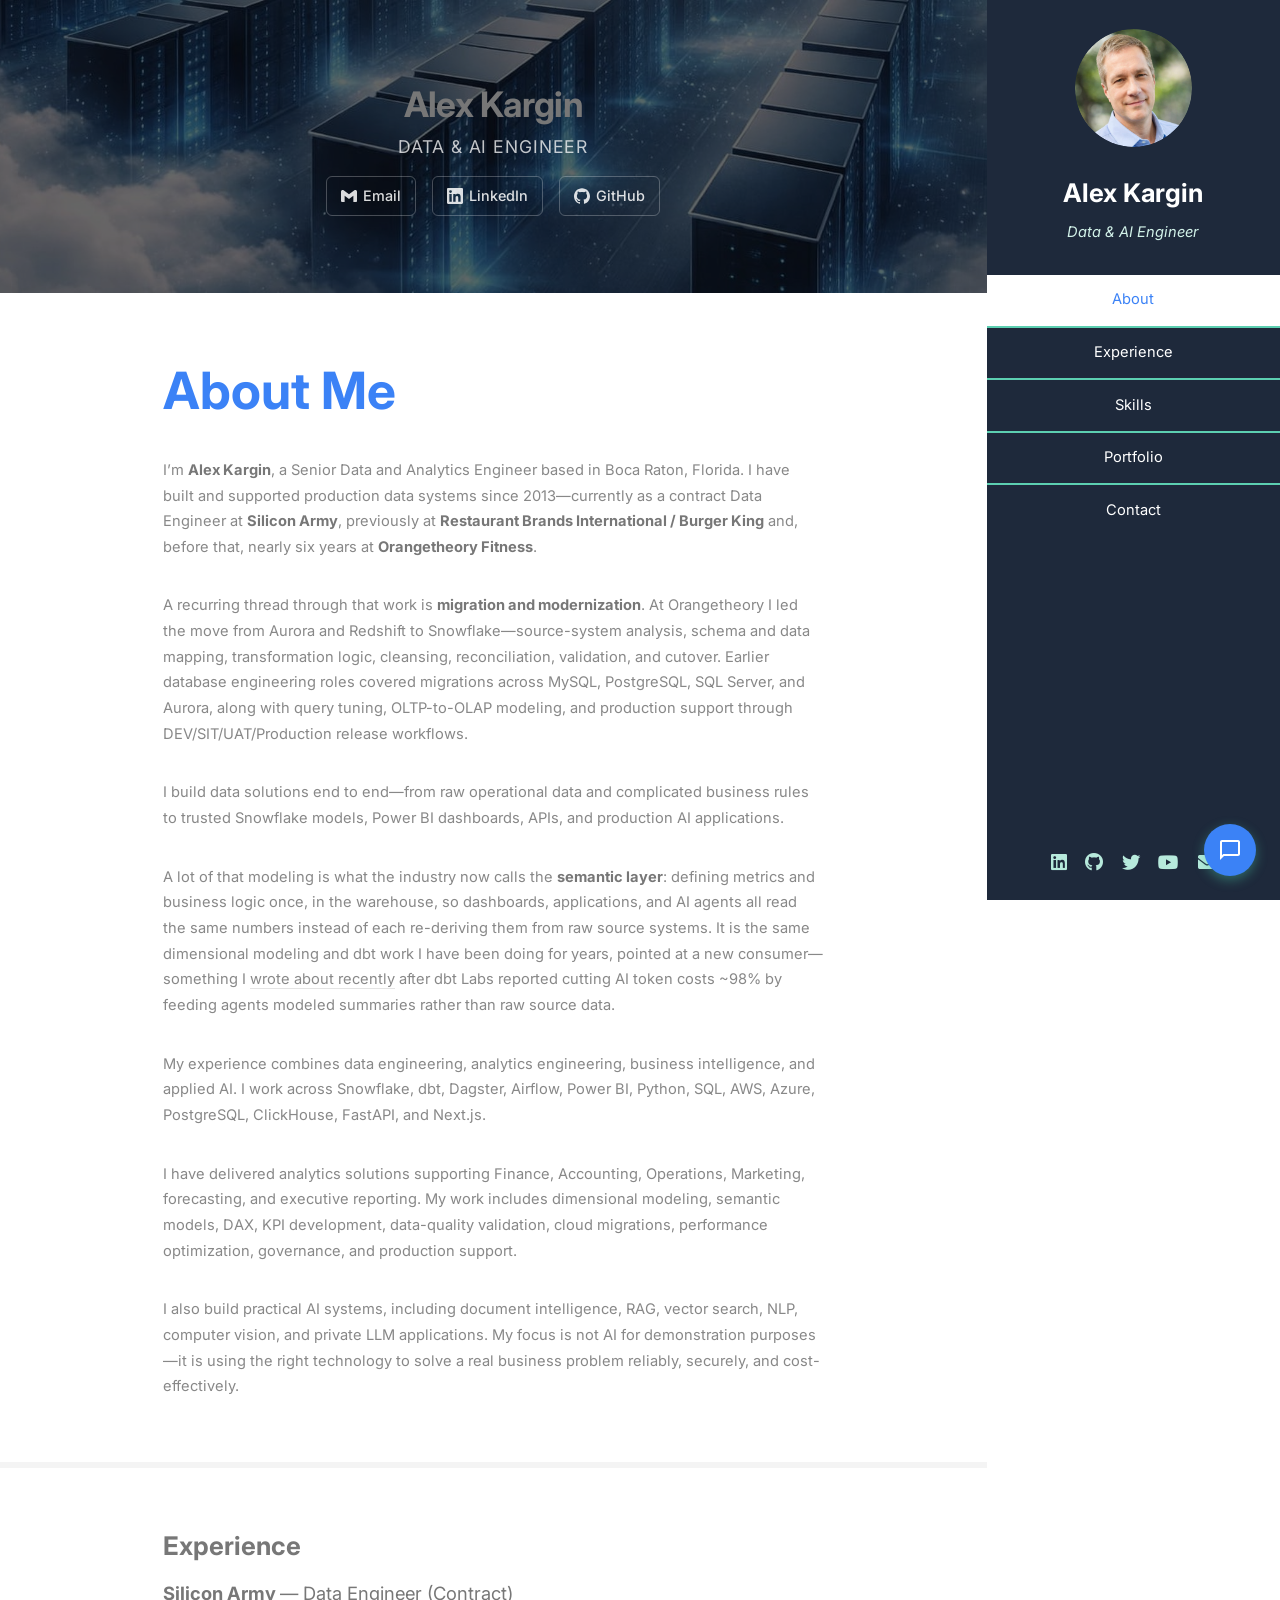
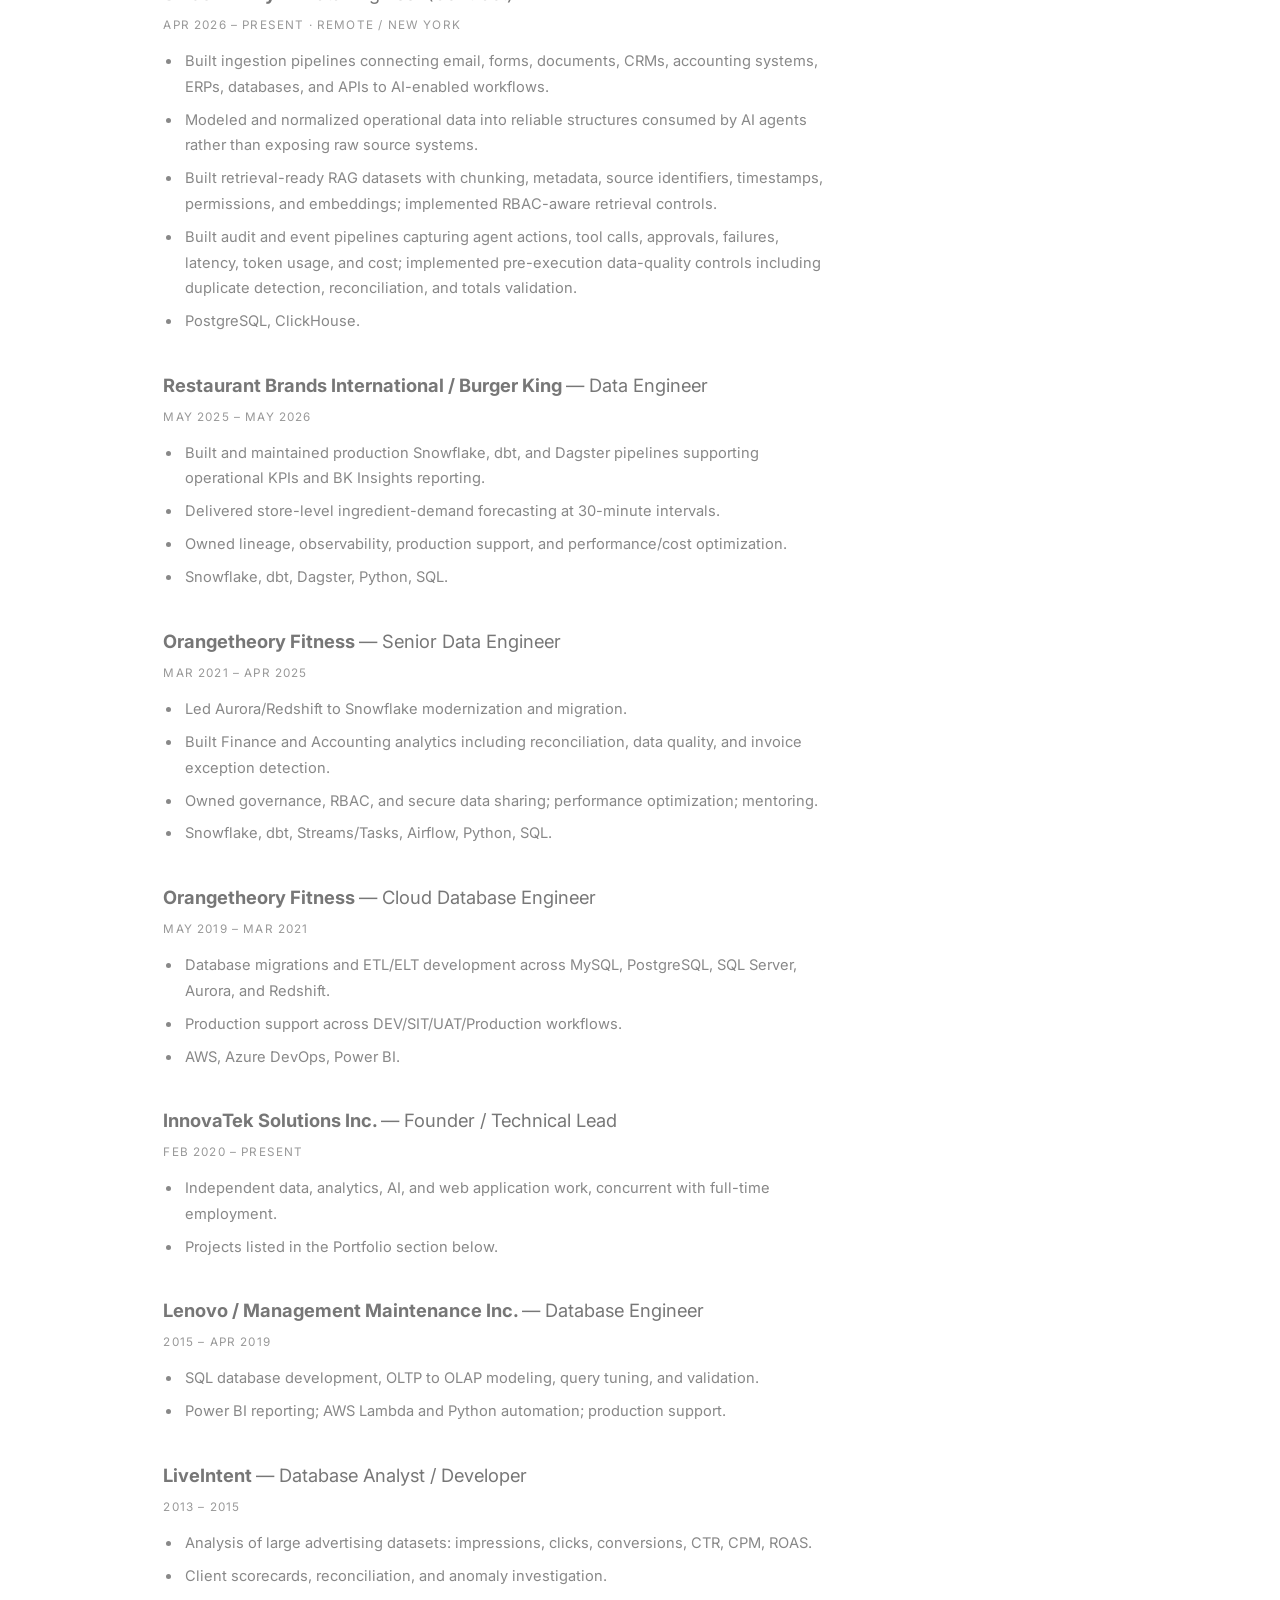
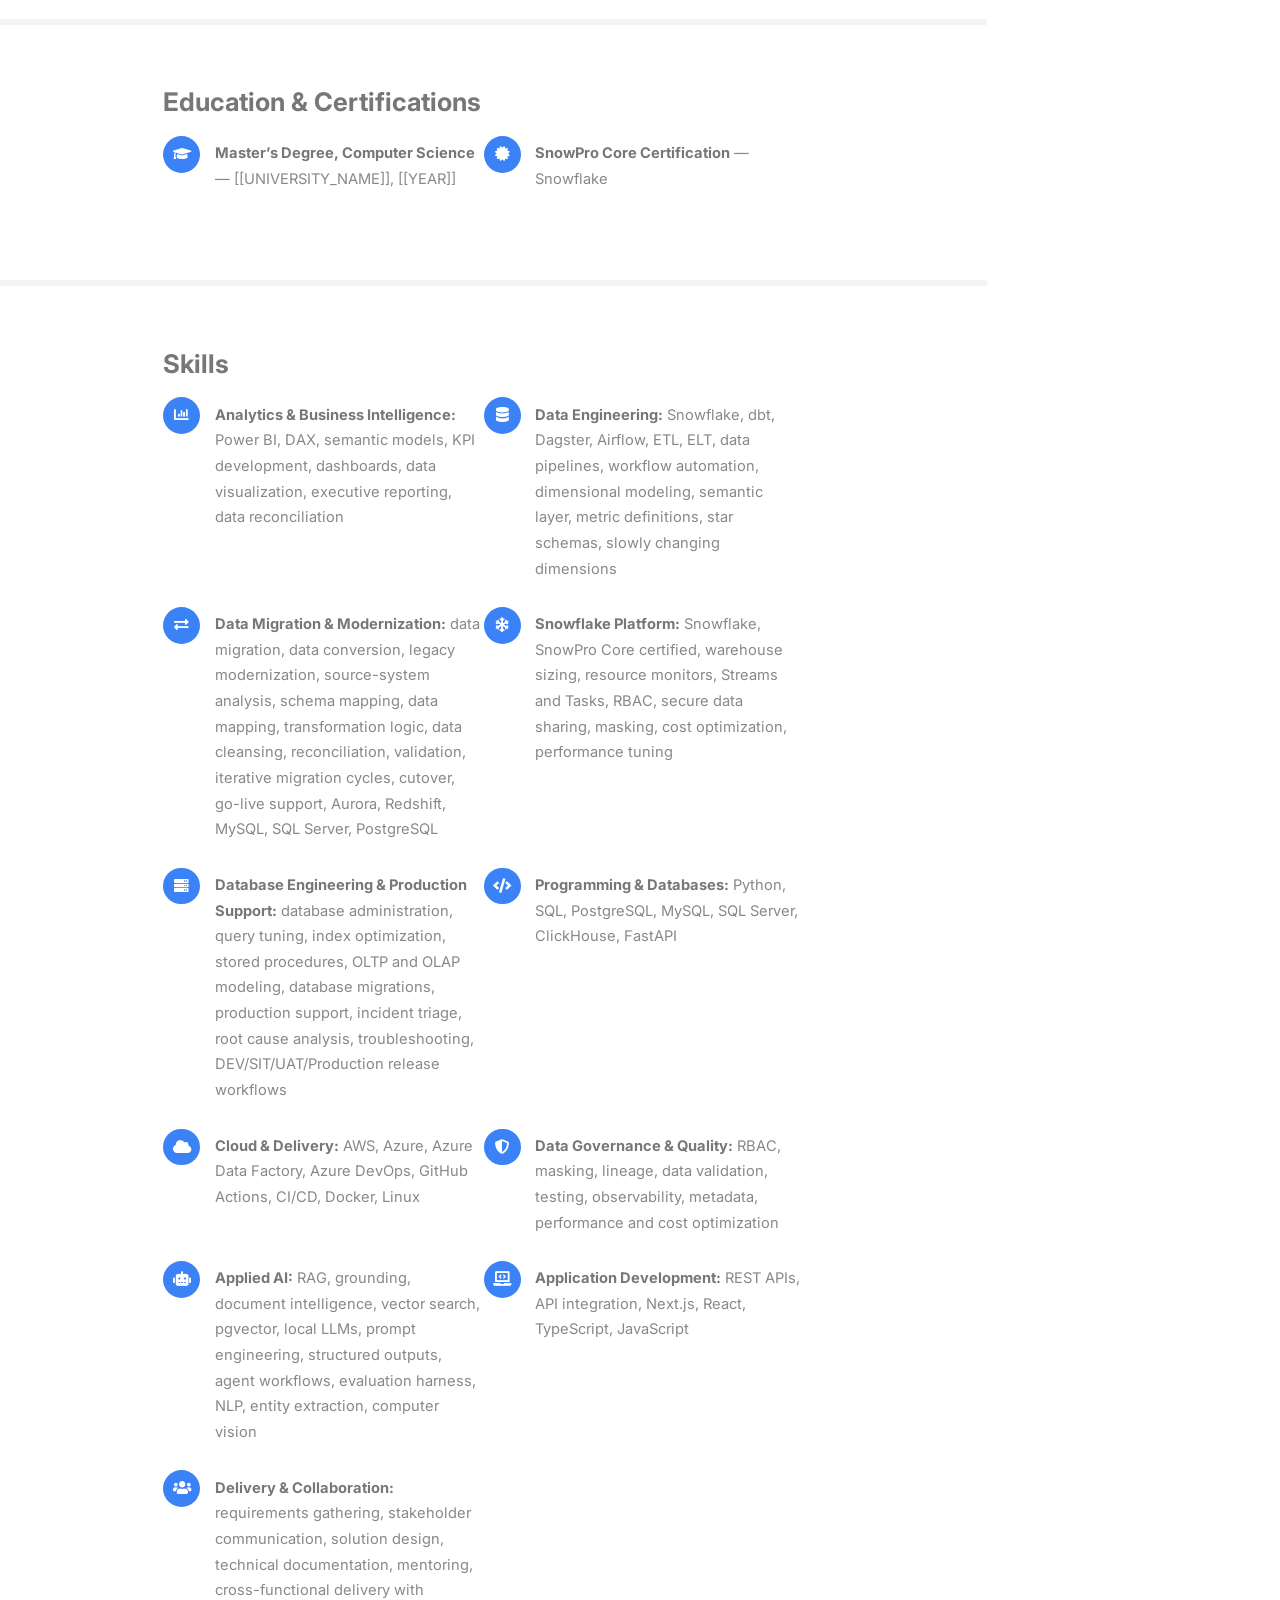
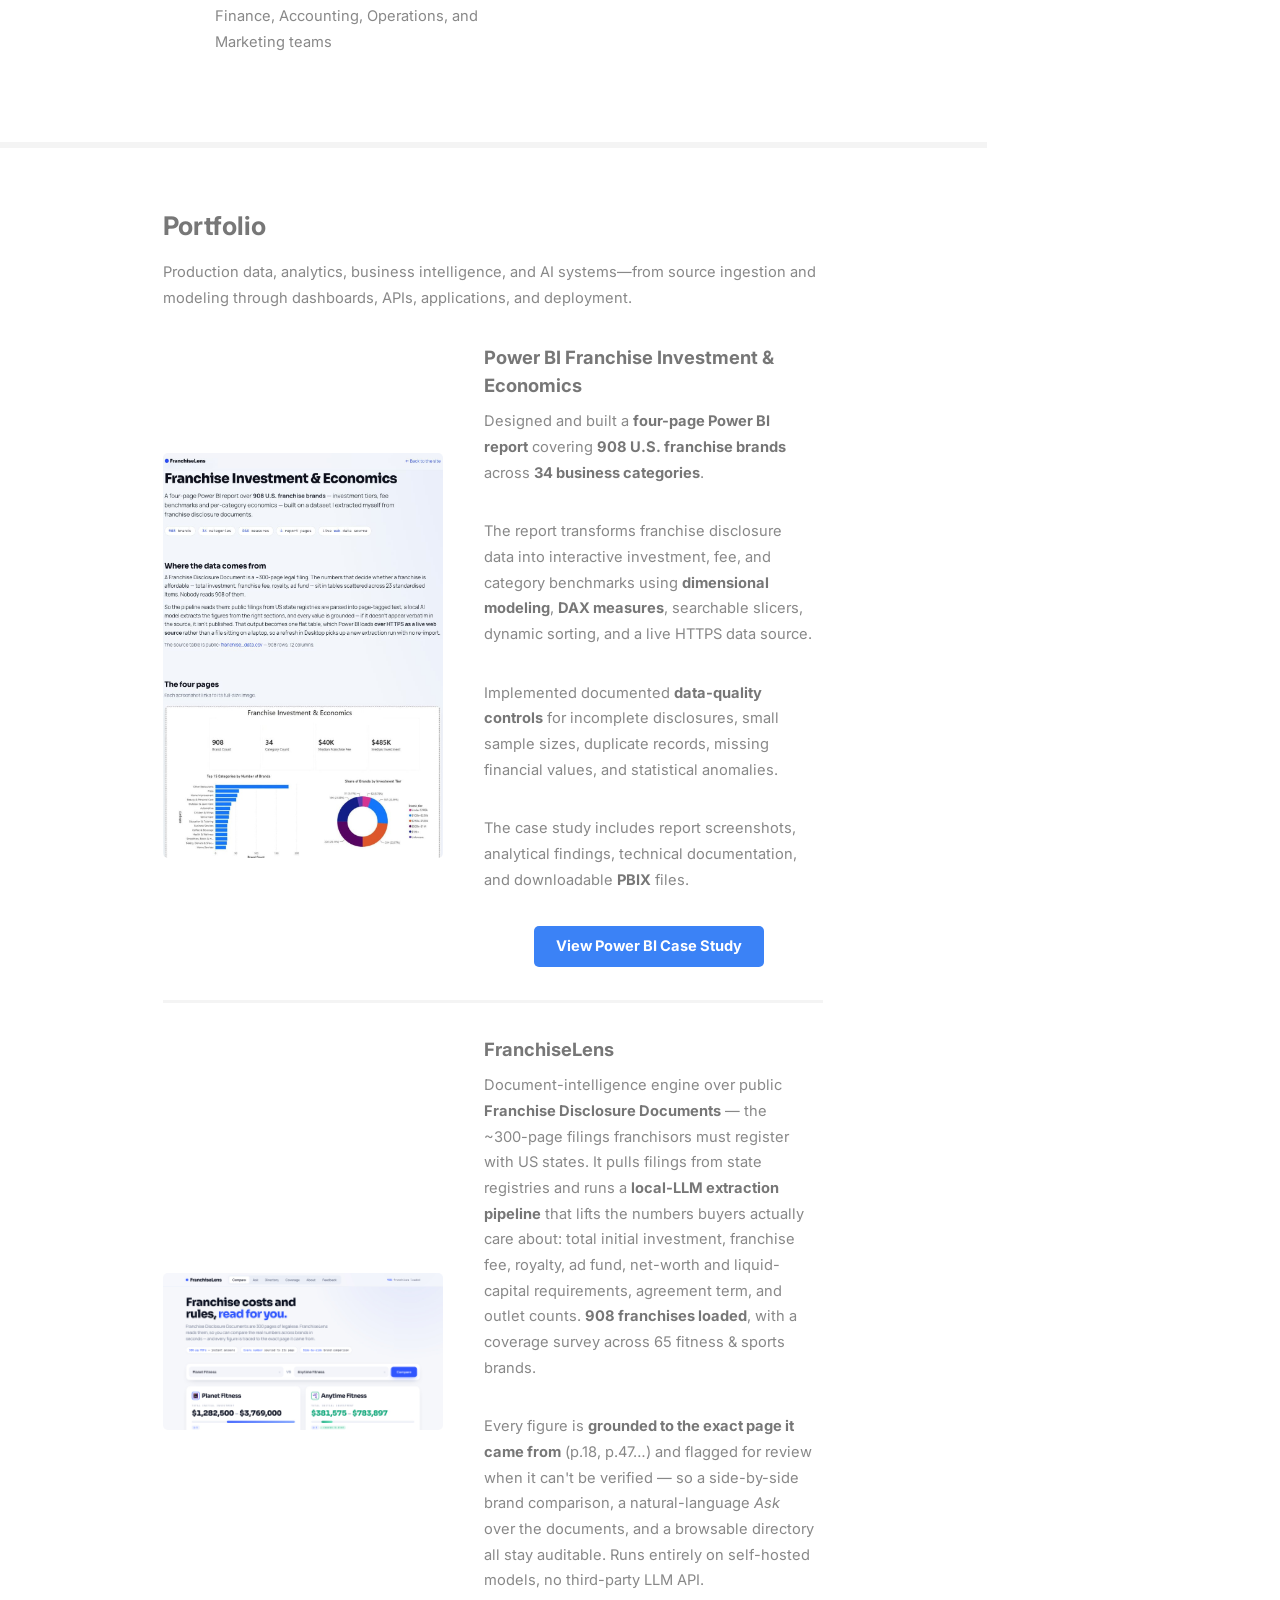
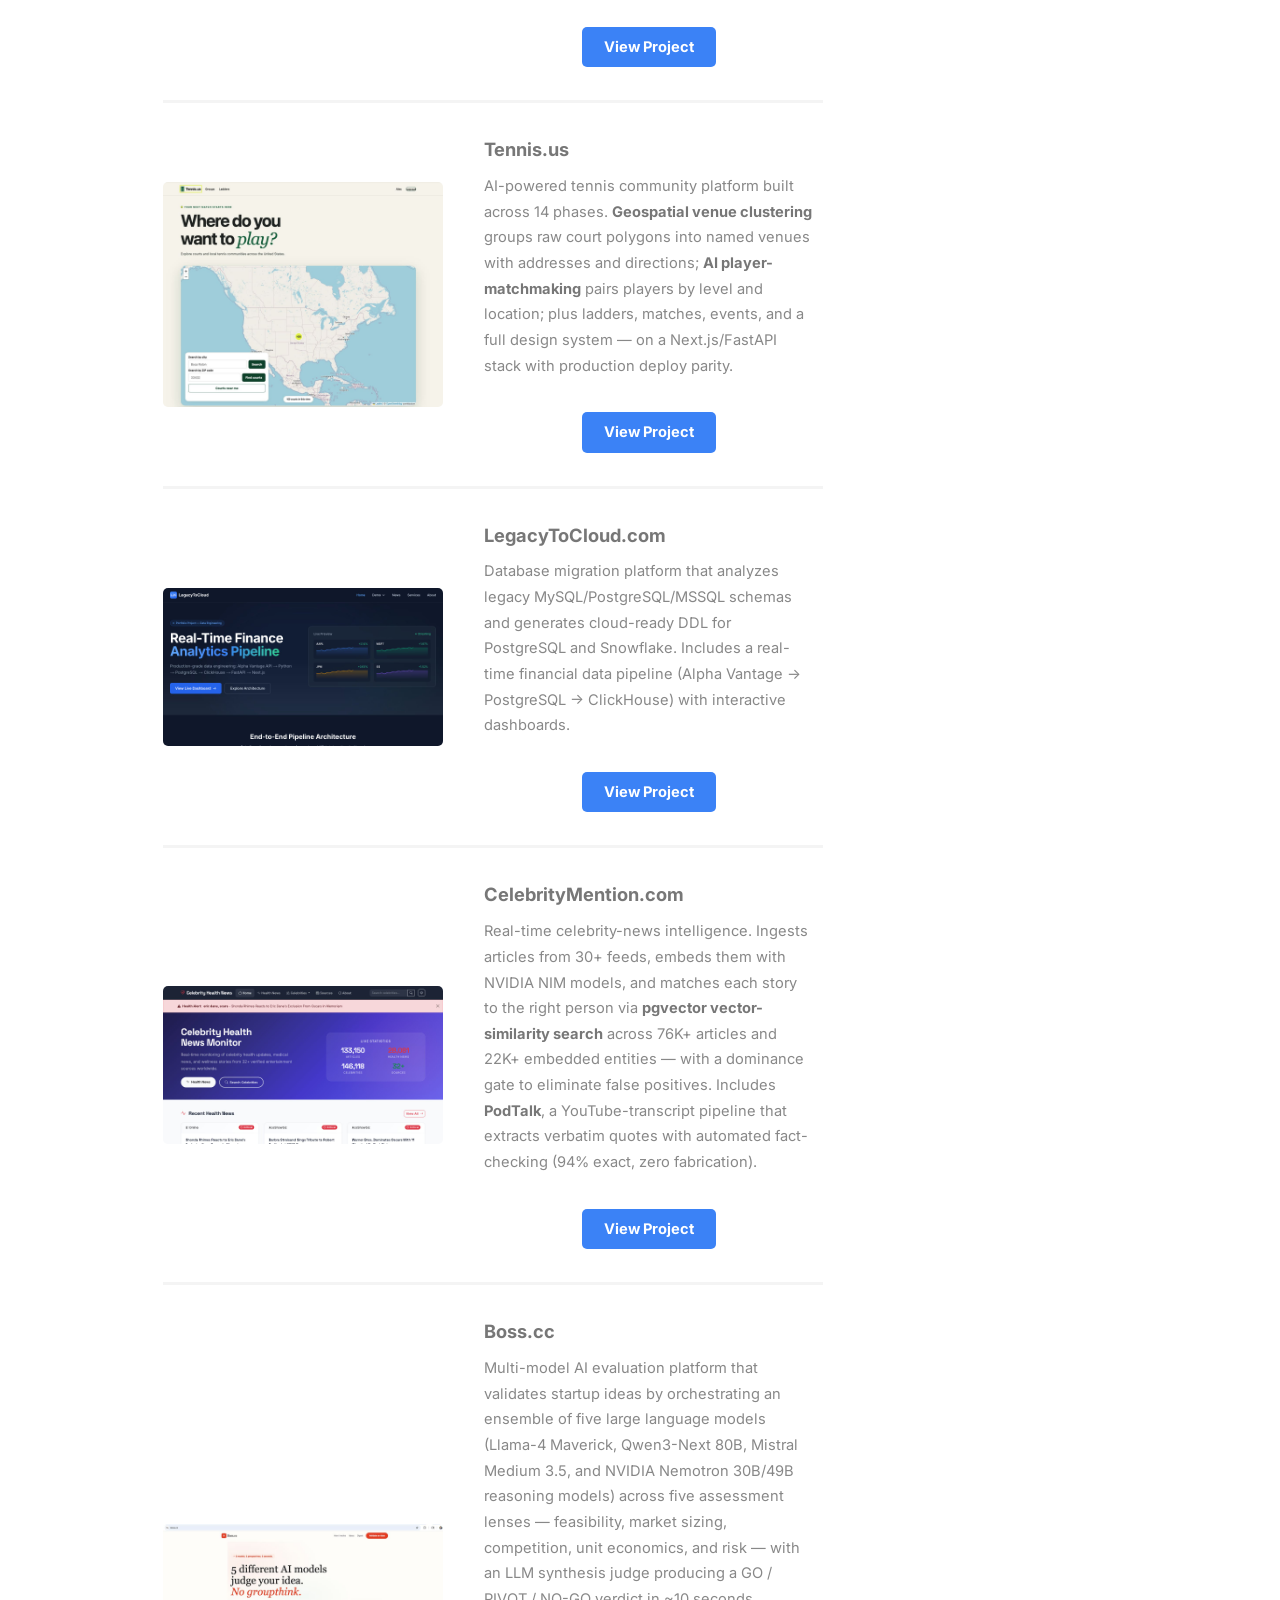
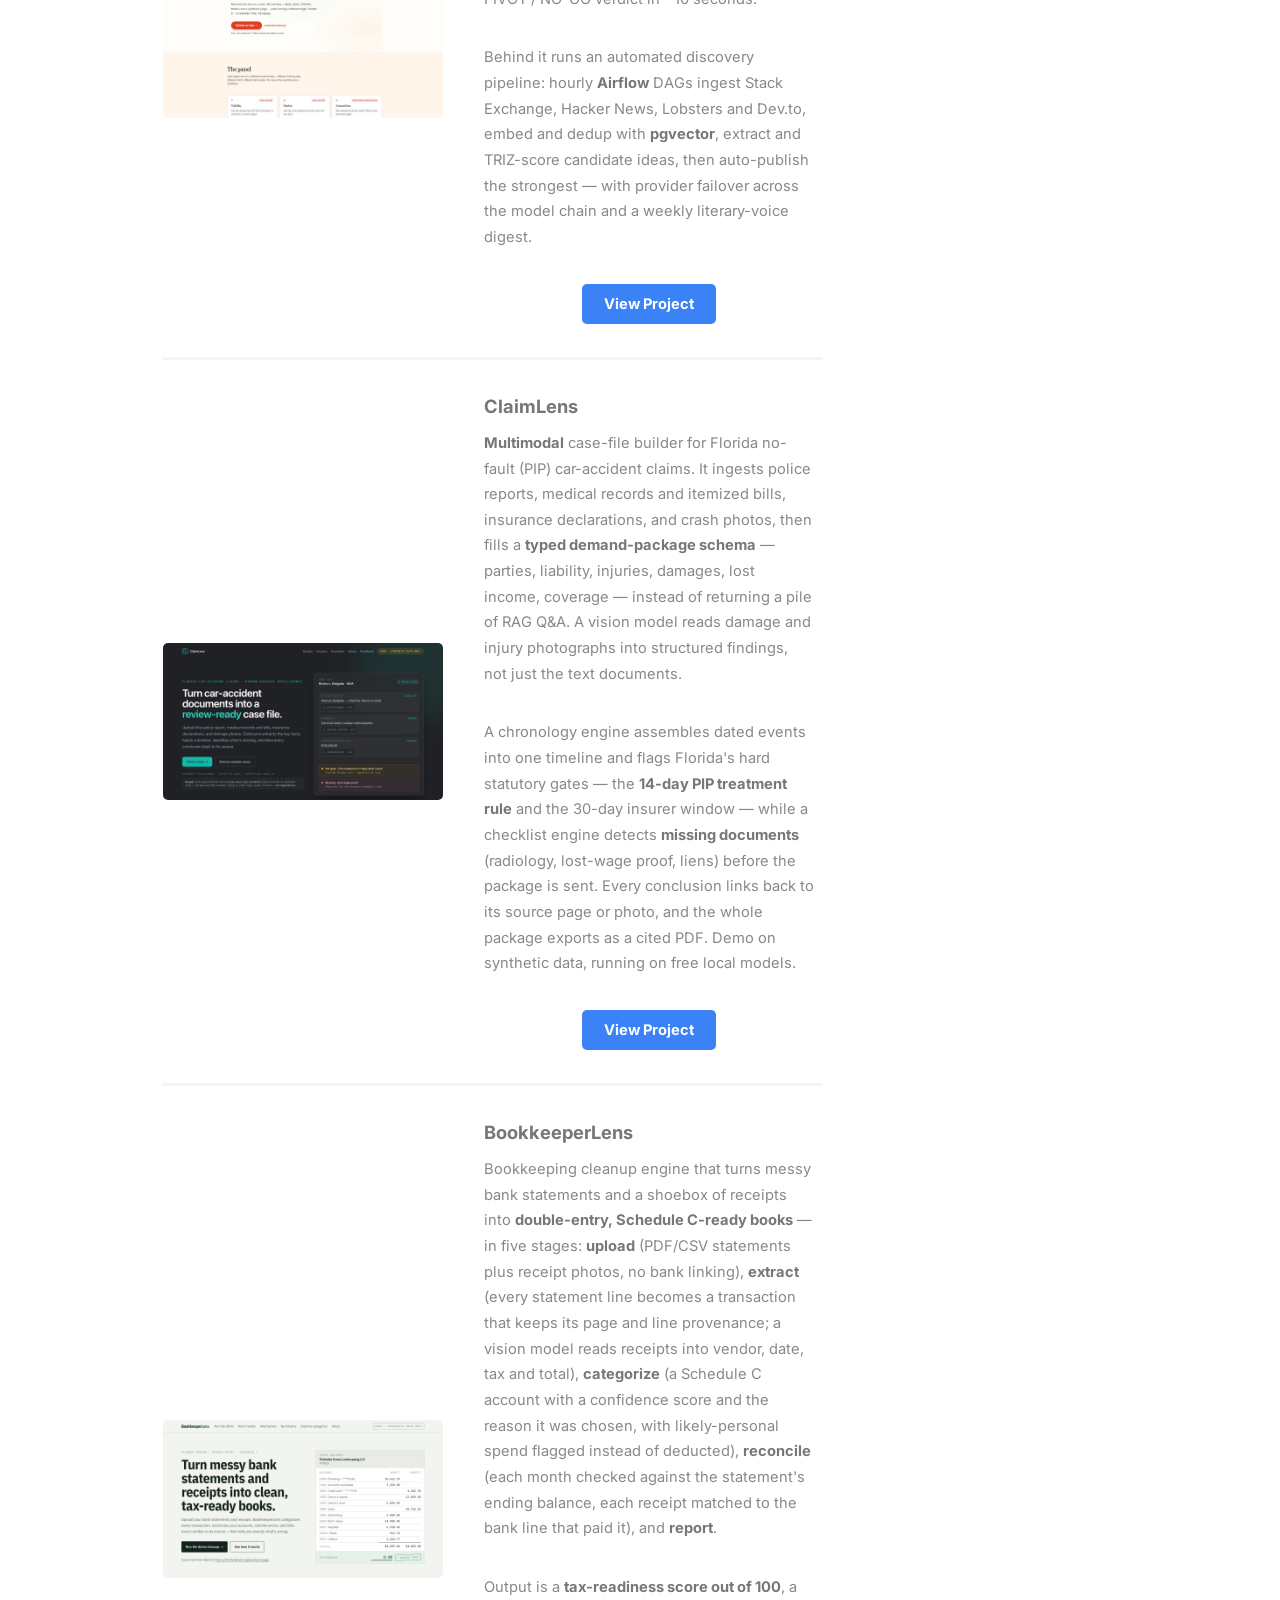
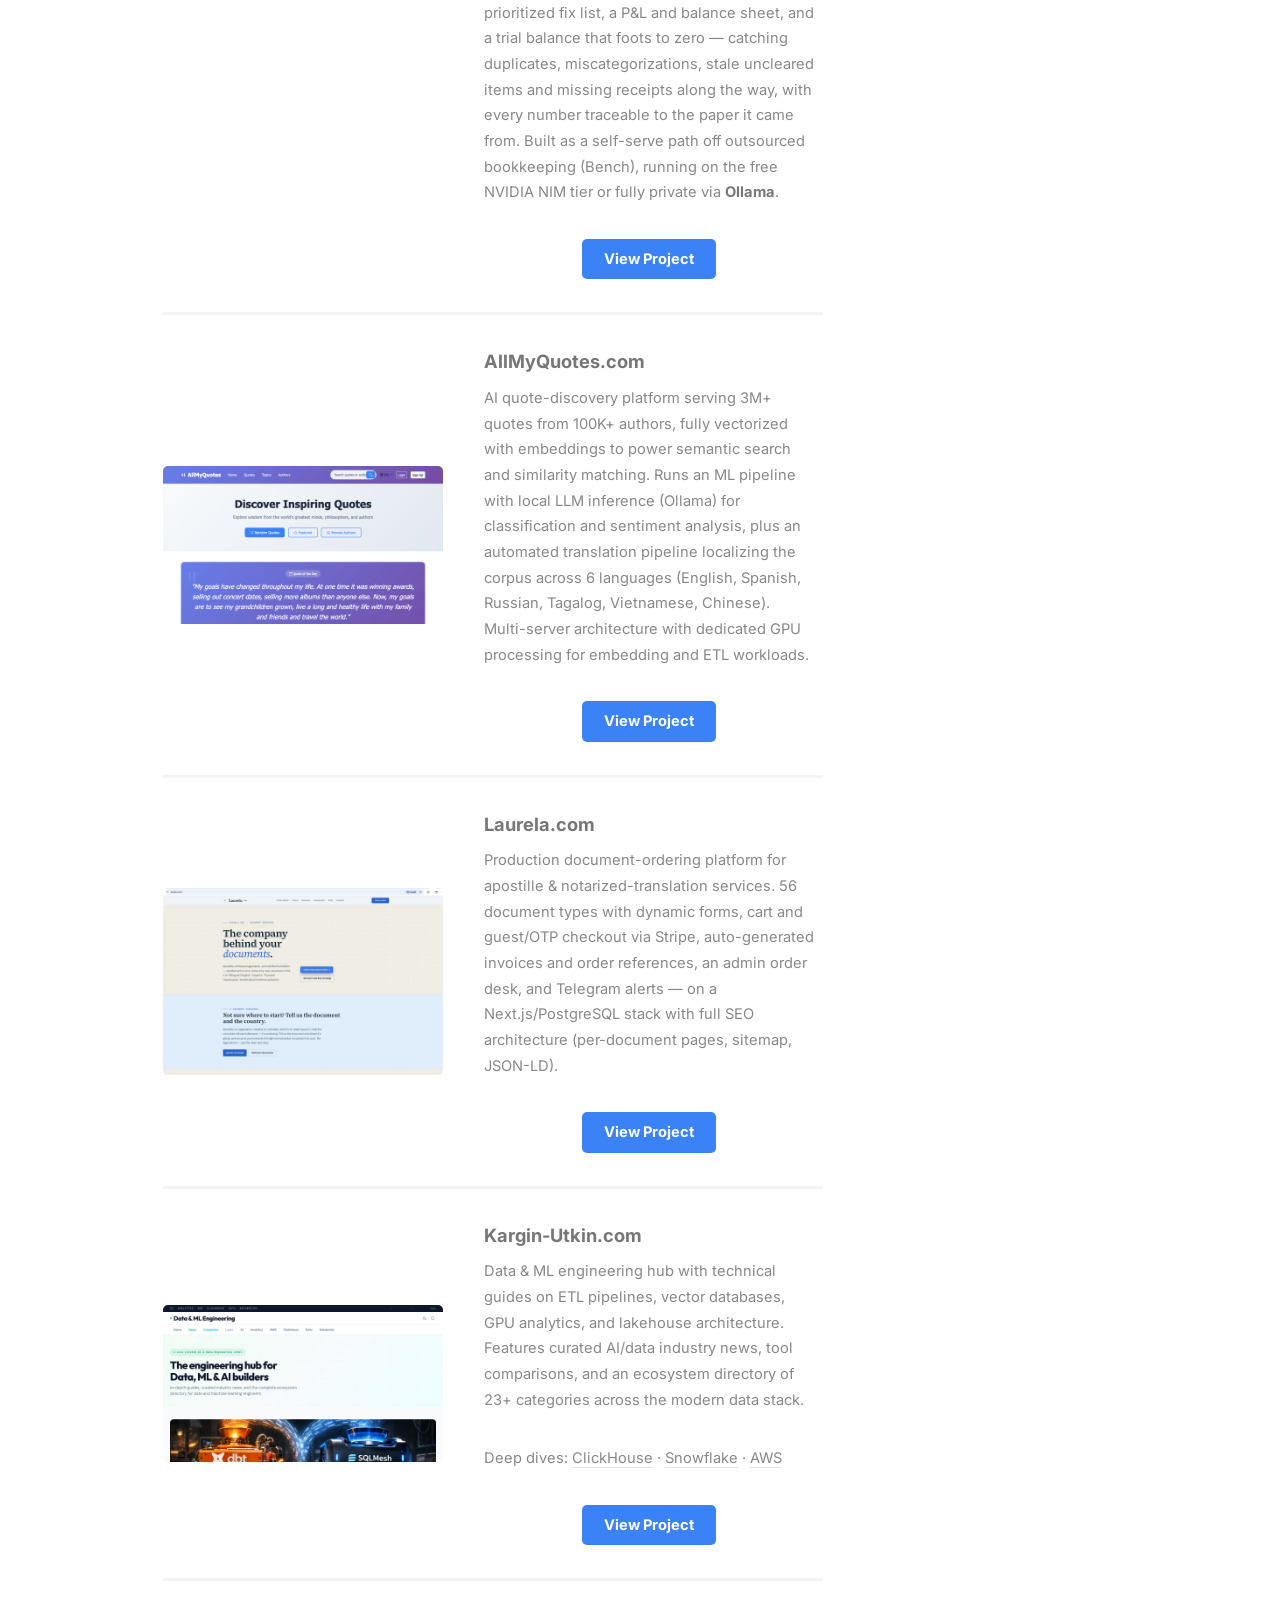
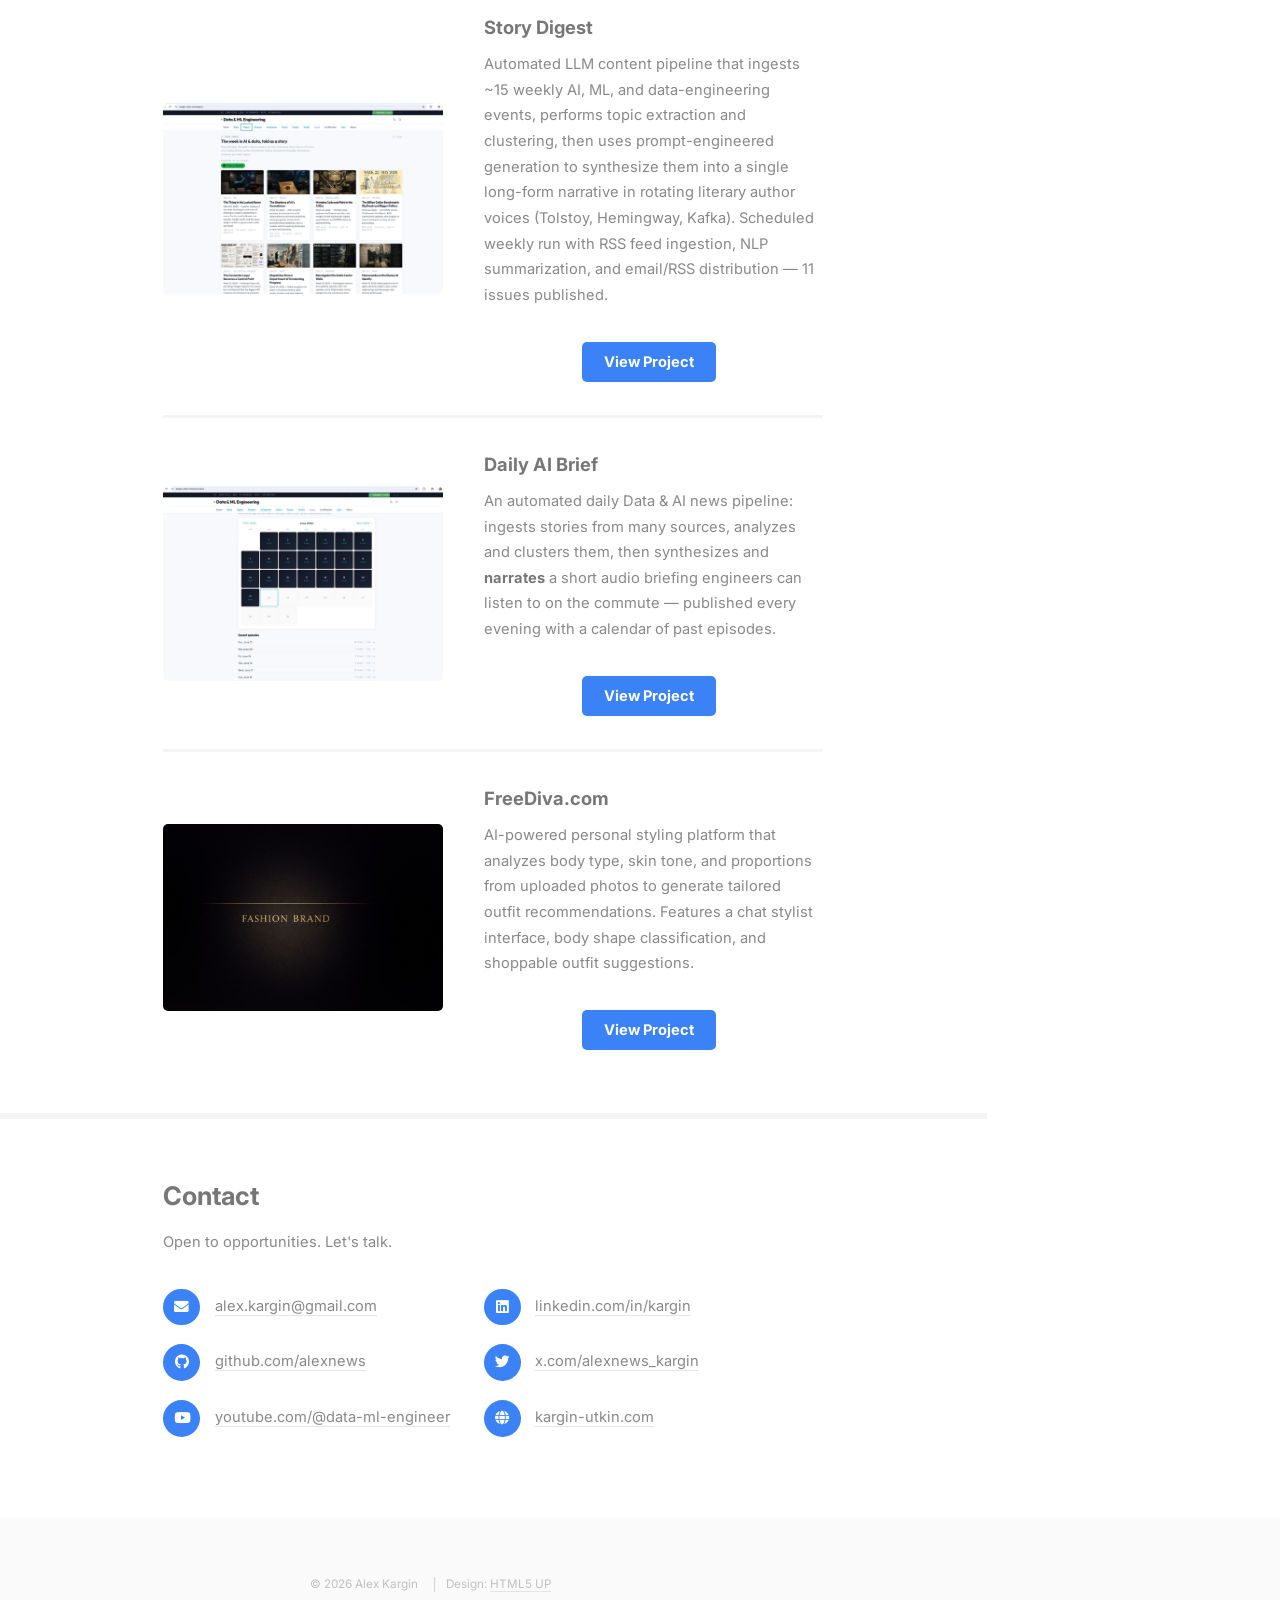
==== commit b89493f0: "added resume" ====
--- a/index.html
+++ b/index.html
@@ -1,19 +1,19 @@
 <!DOCTYPE HTML>
 <html>
 <head>
-	<title>Alex Kargin — Data & ML/AI Engineer</title>
+	<title>Alex Kargin — Senior Data Engineer, Analytics Engineer &amp; Data Migration Engineer | Snowflake, dbt, Applied AI</title>
 	<meta charset="utf-8" />
 	<meta name="viewport" content="width=device-width, initial-scale=1, user-scalable=no" />
-	<meta name="description" content="Alex Kargin — Data & ML/AI engineer in Boca Raton, Florida. Founder of kargin-utkin.com and InnovaTek Solutions. Production data pipelines, applied AI, legacy modernization." />
+	<meta name="description" content="Alex Kargin — Senior Data and Analytics Engineer in Boca Raton, Florida. Data engineering, analytics engineering, and data migration work at Restaurant Brands International / Burger King and Orangetheory Fitness, across Snowflake, dbt, Dagster, Python, SQL, and applied AI." />
 	<meta name="author" content="Alex Kargin" />
 	<link rel="canonical" href="https://alexnews.github.io/" />
 	<meta property="og:type" content="profile" />
-	<meta property="og:title" content="Alex Kargin — Data & ML/AI Engineer" />
-	<meta property="og:description" content="Portfolio of Alex Kargin. Founder of kargin-utkin.com and InnovaTek Solutions. Production data pipelines and applied AI." />
+	<meta property="og:title" content="Alex Kargin — Senior Data Engineer, Analytics Engineer &amp; Data Migration Engineer" />
+	<meta property="og:description" content="Portfolio of Alex Kargin. Senior Data and Analytics Engineer — Snowflake, dbt, Dagster, cloud data migration, and applied AI, with production experience at Restaurant Brands International / Burger King and Orangetheory Fitness." />
 	<meta property="og:url" content="https://alexnews.github.io/" />
 	<meta property="og:image" content="https://alexnews.github.io/images/avatar.jpg" />
 	<meta name="twitter:card" content="summary_large_image" />
-	<meta name="twitter:title" content="Alex Kargin — Data & ML/AI Engineer" />
+	<meta name="twitter:title" content="Alex Kargin — Senior Data Engineer, Analytics Engineer &amp; Data Migration Engineer" />
 	<meta name="twitter:image" content="https://alexnews.github.io/images/avatar.jpg" />
 	<link rel="icon" href="favicon.ico" />
 	<link rel="stylesheet" href="assets/css/main.css" />
@@ -25,8 +25,12 @@
 		"name": "Alex Kargin",
 		"url": "https://alexnews.github.io/",
 		"image": "https://alexnews.github.io/images/avatar.jpg",
-		"jobTitle": "Data & ML/AI Engineer",
-		"description": "Data & ML/AI engineer based in Boca Raton, Florida. Founder of kargin-utkin.com and InnovaTek Solutions Inc.",
+		"jobTitle": [
+			"Senior Data Engineer",
+			"Analytics Engineer",
+			"Data Engineer"
+		],
+		"description": "Senior Data and Analytics Engineer based in Boca Raton, Florida. Production data engineering, analytics engineering, cloud data migration, and applied AI. Founder of InnovaTek Solutions Inc. and kargin-utkin.com.",
 		"email": "mailto:alex.kargin@gmail.com",
 		"address": {
 			"@type": "PostalAddress",
@@ -37,15 +41,30 @@
 		"worksFor": [
 			{
 				"@type": "Organization",
-				"name": "Kargin-Utkin",
-				"url": "https://www.kargin-utkin.com"
+				"name": "Silicon Army",
+				"url": "https://siliconarmy.com/"
 			},
 			{
 				"@type": "Organization",
 				"name": "InnovaTek Solutions Inc.",
 				"url": "https://www.innovateksolutionsinc.com"
+			},
+			{
+				"@type": "Organization",
+				"name": "Kargin-Utkin",
+				"url": "https://www.kargin-utkin.com"
 			}
 		],
+		"hasCredential": {
+			"@type": "EducationalOccupationalCredential",
+			"credentialCategory": "certification",
+			"name": "SnowPro Core Certification",
+			"recognizedBy": {
+				"@type": "Organization",
+				"name": "Snowflake",
+				"url": "https://www.snowflake.com"
+			}
+		},
 		"sameAs": [
 			"https://www.kargin-utkin.com/about",
 			"https://github.com/alexnews",
@@ -63,14 +82,25 @@
 		],
 		"knowsAbout": [
 			"Data Engineering",
+			"Analytics Engineering",
+			"Data Migration",
+			"Legacy Modernization",
+			"Snowflake",
+			"dbt",
+			"Dagster",
+			"Airflow",
+			"PostgreSQL",
+			"ClickHouse",
+			"Amazon Redshift",
+			"Power BI",
+			"Python",
+			"SQL",
+			"Dimensional Modeling",
+			"Semantic Layer",
+			"Data Governance",
 			"Machine Learning",
 			"Applied AI",
-			"PostgreSQL",
-			"ClickHouse",
-			"dbt",
-			"Airflow",
 			"Apache Kafka",
-			"PySpark",
 			"Distributed Systems"
 		]
 	}
@@ -151,6 +181,42 @@
 		.hero-overlay .hero-contacts a { font-size: 0.8rem; padding: 5px 10px; }
 	}
 
+	/* Experience & Education */
+	.experience article {
+		margin: 0 0 2.5em 0;
+	}
+	.experience article:last-child {
+		margin-bottom: 0;
+	}
+	.experience h4 {
+		margin: 0 0 0.3em 0;
+	}
+	.experience h4 .exp-role {
+		font-weight: 400;
+	}
+	.experience .exp-meta {
+		margin: 0 0 0.9em 0;
+		font-size: 0.8em;
+		letter-spacing: 0.1em;
+		text-transform: uppercase;
+		color: #999;
+	}
+	.experience ul {
+		list-style: disc;
+		margin: 0;
+		padding-left: 1.25em;
+	}
+	.experience ul li {
+		padding-left: 0.25em;
+		margin: 0 0 0.5em 0;
+	}
+	.experience ul li:last-child {
+		margin-bottom: 0;
+	}
+	@media (max-width: 736px) {
+		.experience .exp-meta { letter-spacing: 0.05em; }
+	}
+
 	/* Chat Widget */
 	.chat-toggle {
 		position: fixed; bottom: 24px; right: 24px; z-index: 9999;
@@ -242,14 +308,12 @@
 			<span class="image avatar"><img src="images/avatar.jpg" alt="Alex Kargin" /></span>
 			<h1 id="logo"><a href="#">Alex Kargin</a></h1>
 			<p>Data &amp; AI Engineer</p>
-			<!-- TODO: Replace # with your actual CV URL -->
-			<ul class="actions special">
-				<li><a href="#" class="button">Download CV</a></li>
-			</ul>
+			<!-- CV button removed: no resume file exists in this repo. Re-add once Alex_Kargin_Resume.pdf is committed. -->
 		</header>
 		<nav id="nav">
 			<ul>
 				<li><a href="#about" class="active">About</a></li>
+				<li><a href="#experience">Experience</a></li>
 				<li><a href="#skills">Skills</a></li>
 				<li><a href="#portfolio">Portfolio</a></li>
 				<li><a href="#contact">Contact</a></li>
@@ -299,11 +363,105 @@
 					<header class="major">
 						<h2>About Me</h2>
 					</header>
-					<p>I&rsquo;m <strong>Alex Kargin</strong>, a Senior Data and Analytics Engineer based in Boca Raton, Florida.</p>
+					<p>I&rsquo;m <strong>Alex Kargin</strong>, a Senior Data and Analytics Engineer based in Boca Raton, Florida. I have built and supported production data systems since 2013&mdash;currently as a contract Data Engineer at <strong>Silicon Army</strong>, previously at <strong>Restaurant Brands International / Burger King</strong> and, before that, nearly six years at <strong>Orangetheory Fitness</strong>.</p>
+					<p>A recurring thread through that work is <strong>migration and modernization</strong>. At Orangetheory I led the move from Aurora and Redshift to Snowflake&mdash;source-system analysis, schema and data mapping, transformation logic, cleansing, reconciliation, validation, and cutover. Earlier database engineering roles covered migrations across MySQL, PostgreSQL, SQL Server, and Aurora, along with query tuning, OLTP-to-OLAP modeling, and production support through DEV/SIT/UAT/Production release workflows.</p>
 					<p>I build data solutions end to end&mdash;from raw operational data and complicated business rules to trusted Snowflake models, Power BI dashboards, APIs, and production AI applications.</p>
+					<p>A lot of that modeling is what the industry now calls the <strong>semantic layer</strong>: defining metrics and business logic once, in the warehouse, so dashboards, applications, and AI agents all read the same numbers instead of each re-deriving them from raw source systems. It is the same dimensional modeling and dbt work I have been doing for years, pointed at a new consumer&mdash;something I <a href="https://www.kargin-utkin.com/news/daily/2026-08-08" target="_blank" rel="noopener">wrote about recently</a> after dbt Labs reported cutting AI token costs ~98% by feeding agents modeled summaries rather than raw source data.</p>
 					<p>My experience combines data engineering, analytics engineering, business intelligence, and applied AI. I work across Snowflake, dbt, Dagster, Airflow, Power BI, Python, SQL, AWS, Azure, PostgreSQL, ClickHouse, FastAPI, and Next.js.</p>
 					<p>I have delivered analytics solutions supporting Finance, Accounting, Operations, Marketing, forecasting, and executive reporting. My work includes dimensional modeling, semantic models, DAX, KPI development, data-quality validation, cloud migrations, performance optimization, governance, and production support.</p>
 					<p>I also build practical AI systems, including document intelligence, RAG, vector search, NLP, computer vision, and private LLM applications. My focus is not AI for demonstration purposes&mdash;it is using the right technology to solve a real business problem reliably, securely, and cost-effectively.</p>
+				</div>
+			</section>
+
+			<!-- Experience -->
+			<section id="experience">
+				<div class="container">
+					<h3>Experience</h3>
+					<div class="experience">
+
+						<article>
+							<h4>Silicon Army <span class="exp-role">&mdash; Data Engineer (Contract)</span></h4>
+							<p class="exp-meta">Apr 2026 &ndash; Present &middot; Remote / New York</p>
+							<ul>
+								<li>Built ingestion pipelines connecting email, forms, documents, CRMs, accounting systems, ERPs, databases, and APIs to AI-enabled workflows.</li>
+								<li>Modeled and normalized operational data into reliable structures consumed by AI agents rather than exposing raw source systems.</li>
+								<li>Built retrieval-ready RAG datasets with chunking, metadata, source identifiers, timestamps, permissions, and embeddings; implemented RBAC-aware retrieval controls.</li>
+								<li>Built audit and event pipelines capturing agent actions, tool calls, approvals, failures, latency, token usage, and cost; implemented pre-execution data-quality controls including duplicate detection, reconciliation, and totals validation.</li>
+								<li>PostgreSQL, ClickHouse.</li>
+							</ul>
+						</article>
+
+						<article>
+							<h4>Restaurant Brands International / Burger King <span class="exp-role">&mdash; Data Engineer</span></h4>
+							<p class="exp-meta">May 2025 &ndash; May 2026</p>
+							<ul>
+								<li>Built and maintained production Snowflake, dbt, and Dagster pipelines supporting operational KPIs and BK Insights reporting.</li>
+								<li>Delivered store-level ingredient-demand forecasting at 30-minute intervals.</li>
+								<li>Owned lineage, observability, production support, and performance/cost optimization.</li>
+								<li>Snowflake, dbt, Dagster, Python, SQL.</li>
+							</ul>
+						</article>
+
+						<article>
+							<h4>Orangetheory Fitness <span class="exp-role">&mdash; Senior Data Engineer</span></h4>
+							<p class="exp-meta">Mar 2021 &ndash; Apr 2025</p>
+							<ul>
+								<li>Led Aurora/Redshift to Snowflake modernization and migration.</li>
+								<li>Built Finance and Accounting analytics including reconciliation, data quality, and invoice exception detection.</li>
+								<li>Owned governance, RBAC, and secure data sharing; performance optimization; mentoring.</li>
+								<li>Snowflake, dbt, Streams/Tasks, Airflow, Python, SQL.</li>
+							</ul>
+						</article>
+
+						<article>
+							<h4>Orangetheory Fitness <span class="exp-role">&mdash; Cloud Database Engineer</span></h4>
+							<p class="exp-meta">May 2019 &ndash; Mar 2021</p>
+							<ul>
+								<li>Database migrations and ETL/ELT development across MySQL, PostgreSQL, SQL Server, Aurora, and Redshift.</li>
+								<li>Production support across DEV/SIT/UAT/Production workflows.</li>
+								<li>AWS, Azure DevOps, Power BI.</li>
+							</ul>
+						</article>
+
+						<article>
+							<h4>InnovaTek Solutions Inc. <span class="exp-role">&mdash; Founder / Technical Lead</span></h4>
+							<p class="exp-meta">Feb 2020 &ndash; Present</p>
+							<ul>
+								<li>Independent data, analytics, AI, and web application work, concurrent with full-time employment.</li>
+								<li>Projects listed in the Portfolio section below.</li>
+							</ul>
+						</article>
+
+						<article>
+							<h4>Lenovo / Management Maintenance Inc. <span class="exp-role">&mdash; Database Engineer</span></h4>
+							<p class="exp-meta">2015 &ndash; Apr 2019</p>
+							<ul>
+								<li>SQL database development, OLTP to OLAP modeling, query tuning, and validation.</li>
+								<li>Power BI reporting; AWS Lambda and Python automation; production support.</li>
+							</ul>
+						</article>
+
+						<article>
+							<h4>LiveIntent <span class="exp-role">&mdash; Database Analyst / Developer</span></h4>
+							<p class="exp-meta">2013 &ndash; 2015</p>
+							<ul>
+								<li>Analysis of large advertising datasets: impressions, clicks, conversions, CTR, CPM, ROAS.</li>
+								<li>Client scorecards, reconciliation, and anomaly investigation.</li>
+							</ul>
+						</article>
+
+					</div>
+				</div>
+			</section>
+
+			<!-- Education -->
+			<section id="education">
+				<div class="container">
+					<h3>Education &amp; Certifications</h3>
+					<ul class="feature-icons">
+						<li class="icon solid fa-graduation-cap"><strong>Master&rsquo;s Degree, Computer Science</strong> &mdash; [[UNIVERSITY_NAME]], [[YEAR]]</li>
+						<li class="icon solid fa-certificate"><strong>SnowPro Core Certification</strong> &mdash; Snowflake</li>
+					</ul>
 				</div>
 			</section>
 
@@ -313,12 +471,16 @@
 					<h3>Skills</h3>
 					<ul class="feature-icons">
 						<li class="icon solid fa-chart-bar"><strong>Analytics &amp; Business Intelligence:</strong> Power BI, DAX, semantic models, KPI development, dashboards, data visualization, executive reporting, data reconciliation</li>
-						<li class="icon solid fa-database"><strong>Data Engineering:</strong> Snowflake, dbt, Dagster, Airflow, ETL/ELT, data pipelines, dimensional modeling, star schemas, slowly changing dimensions</li>
+						<li class="icon solid fa-database"><strong>Data Engineering:</strong> Snowflake, dbt, Dagster, Airflow, ETL, ELT, data pipelines, workflow automation, dimensional modeling, semantic layer, metric definitions, star schemas, slowly changing dimensions</li>
+						<li class="icon solid fa-exchange-alt"><strong>Data Migration &amp; Modernization:</strong> data migration, data conversion, legacy modernization, source-system analysis, schema mapping, data mapping, transformation logic, data cleansing, reconciliation, validation, iterative migration cycles, cutover, go-live support, Aurora, Redshift, MySQL, SQL Server, PostgreSQL</li>
+						<li class="icon solid fa-snowflake"><strong>Snowflake Platform:</strong> Snowflake, SnowPro Core certified, warehouse sizing, resource monitors, Streams and Tasks, RBAC, secure data sharing, masking, cost optimization, performance tuning</li>
+						<li class="icon solid fa-server"><strong>Database Engineering &amp; Production Support:</strong> database administration, query tuning, index optimization, stored procedures, OLTP and OLAP modeling, database migrations, production support, incident triage, root cause analysis, troubleshooting, DEV/SIT/UAT/Production release workflows</li>
 						<li class="icon solid fa-code"><strong>Programming &amp; Databases:</strong> Python, SQL, PostgreSQL, MySQL, SQL Server, ClickHouse, FastAPI</li>
 						<li class="icon solid fa-cloud"><strong>Cloud &amp; Delivery:</strong> AWS, Azure, Azure Data Factory, Azure DevOps, GitHub Actions, CI/CD, Docker, Linux</li>
 						<li class="icon solid fa-shield-alt"><strong>Data Governance &amp; Quality:</strong> RBAC, masking, lineage, data validation, testing, observability, metadata, performance and cost optimization</li>
-						<li class="icon solid fa-robot"><strong>Applied AI:</strong> RAG, document intelligence, vector search, pgvector, local LLMs, prompt engineering, NLP, entity extraction, computer vision</li>
-						<li class="icon solid fa-laptop-code"><strong>Application Development:</strong> REST APIs, Next.js, React, TypeScript, JavaScript</li>
+						<li class="icon solid fa-robot"><strong>Applied AI:</strong> RAG, grounding, document intelligence, vector search, pgvector, local LLMs, prompt engineering, structured outputs, agent workflows, evaluation harness, NLP, entity extraction, computer vision</li>
+						<li class="icon solid fa-laptop-code"><strong>Application Development:</strong> REST APIs, API integration, Next.js, React, TypeScript, JavaScript</li>
+						<li class="icon solid fa-users"><strong>Delivery &amp; Collaboration:</strong> requirements gathering, stakeholder communication, solution design, technical documentation, mentoring, cross-functional delivery with Finance, Accounting, Operations, and Marketing teams</li>
 					</ul>
 				</div>
 			</section>
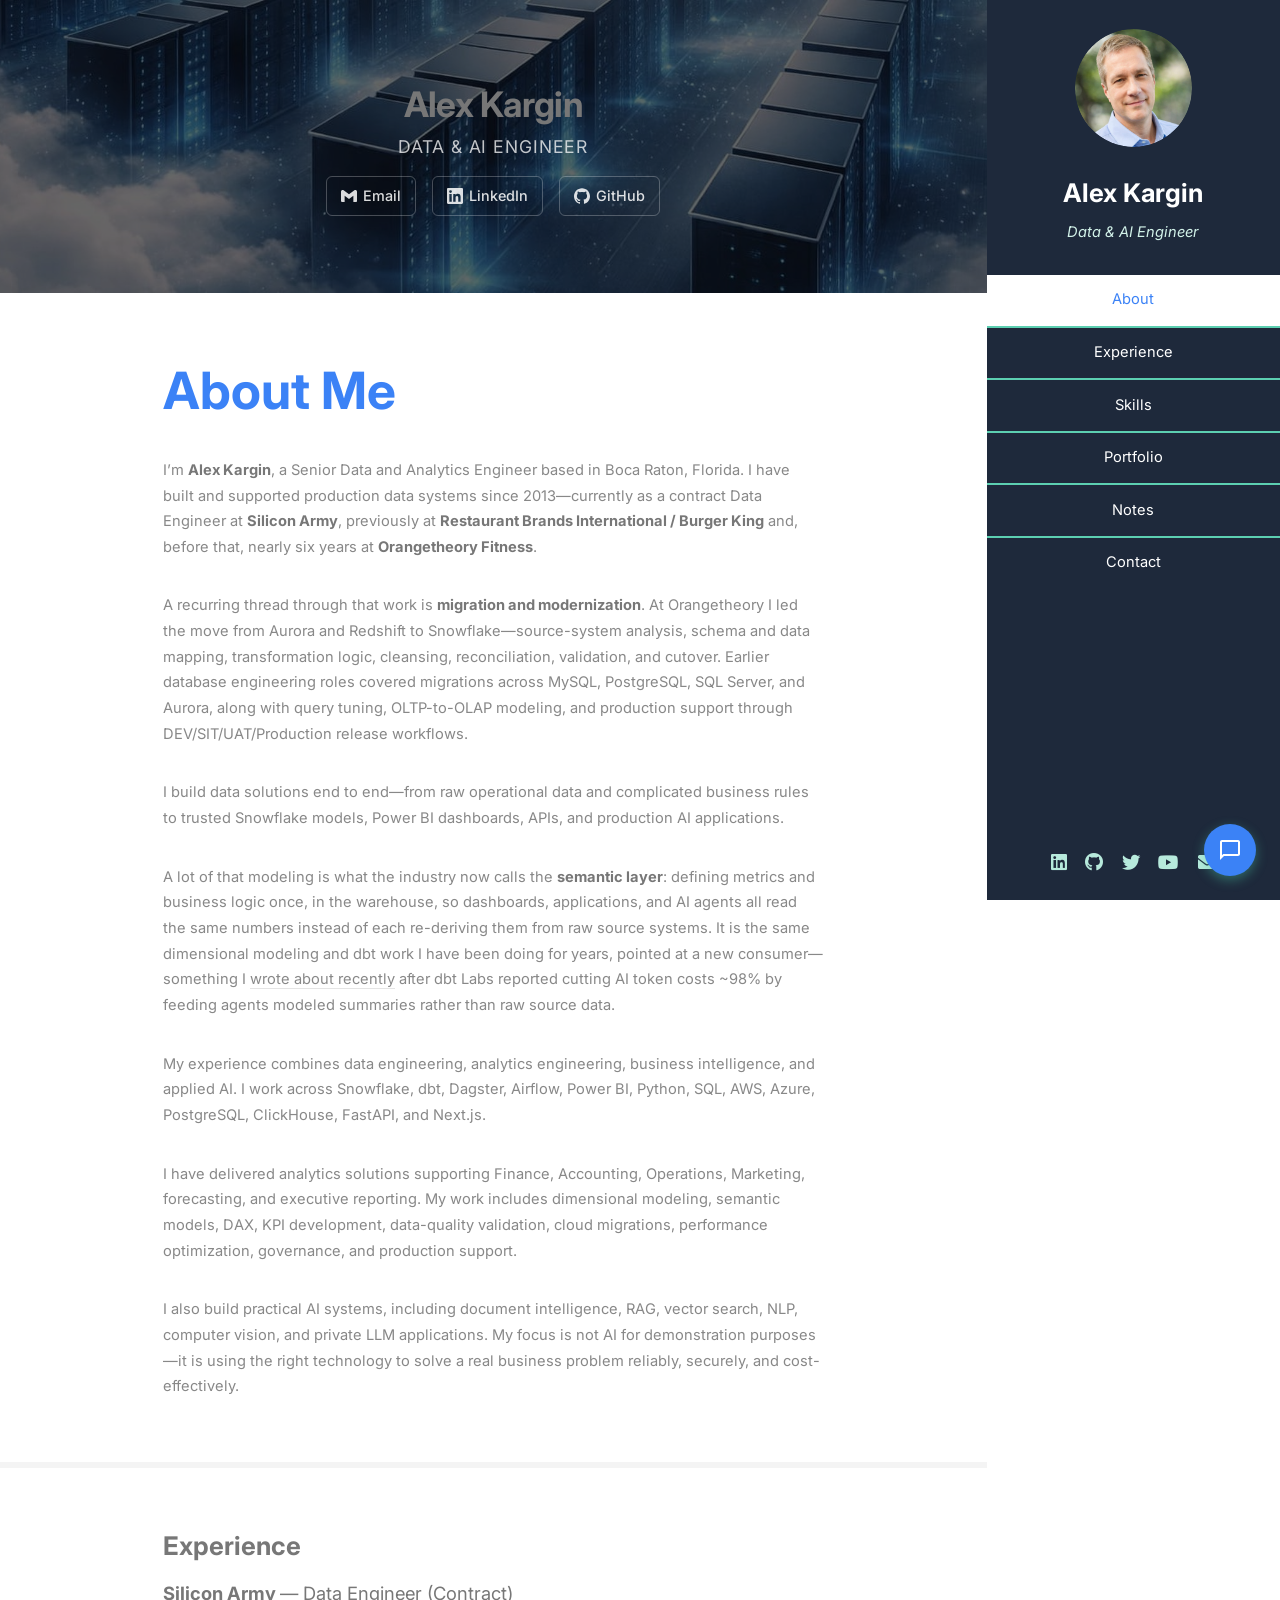
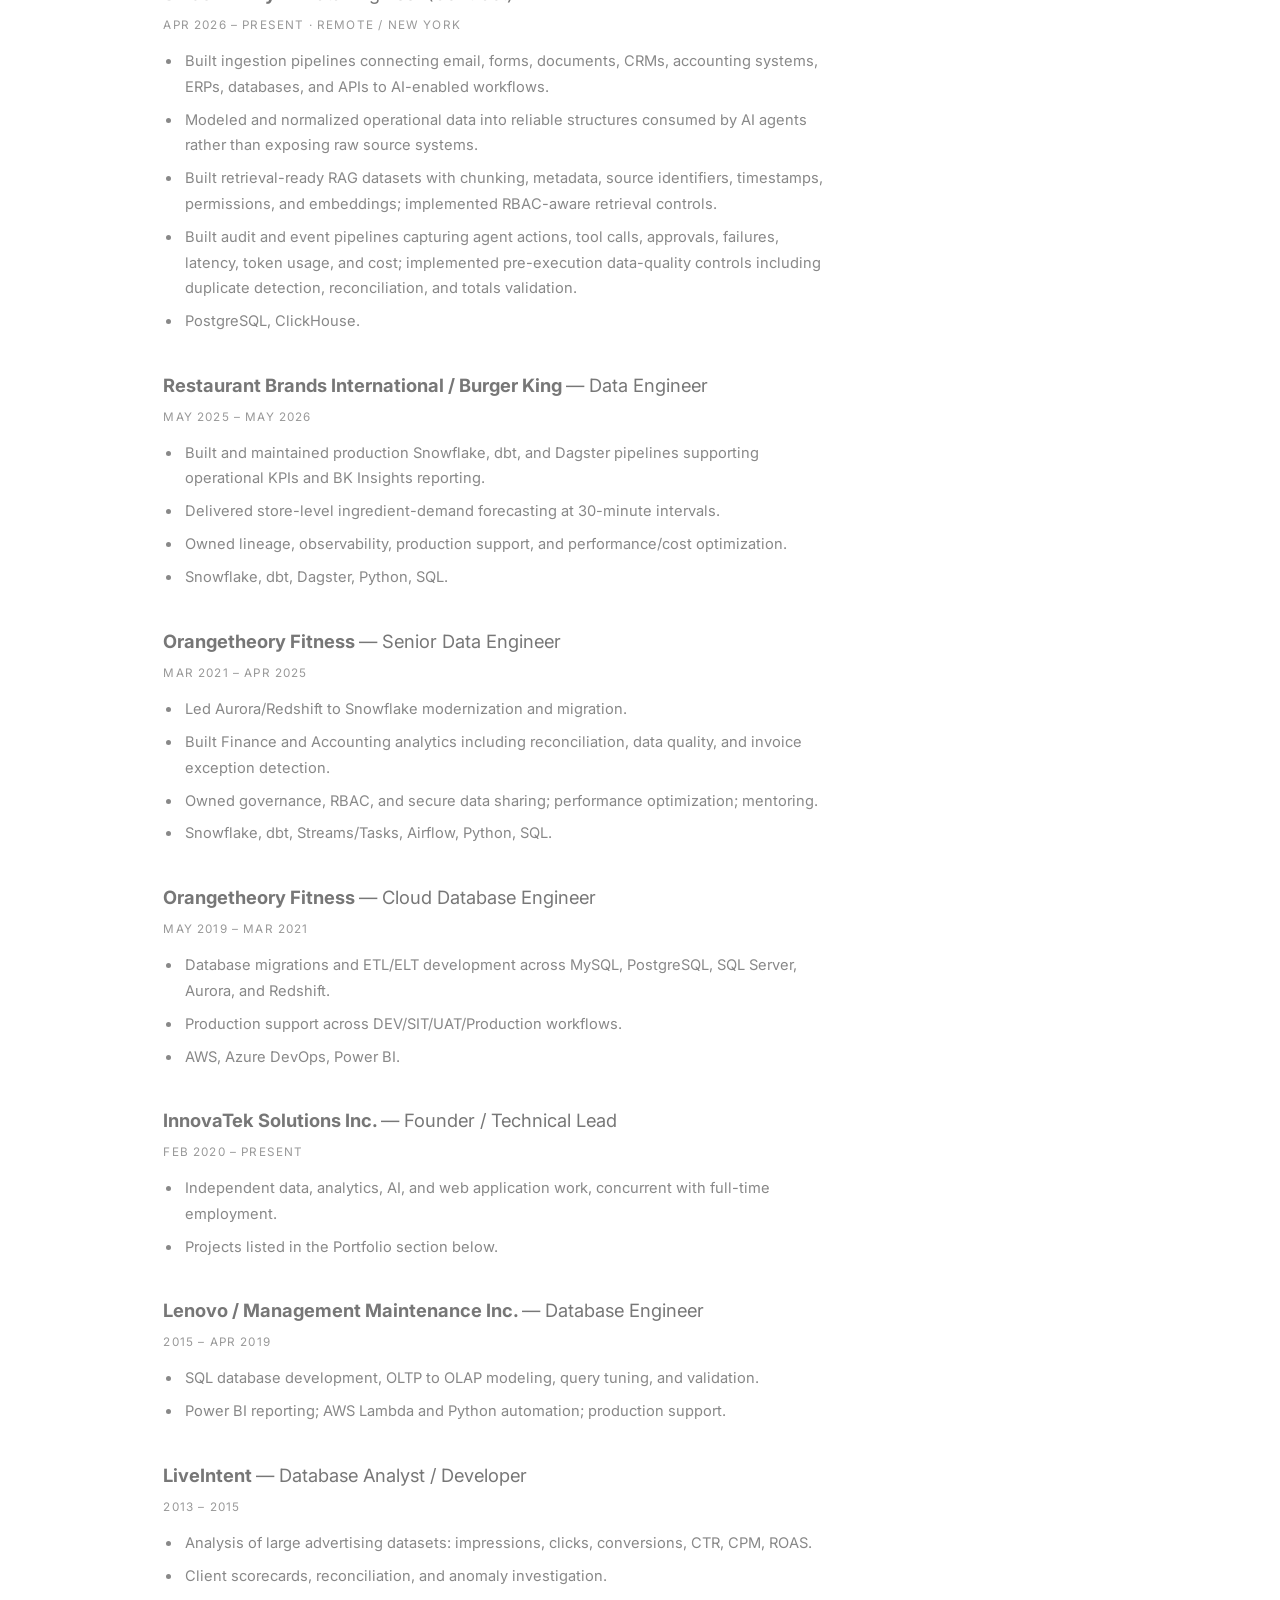
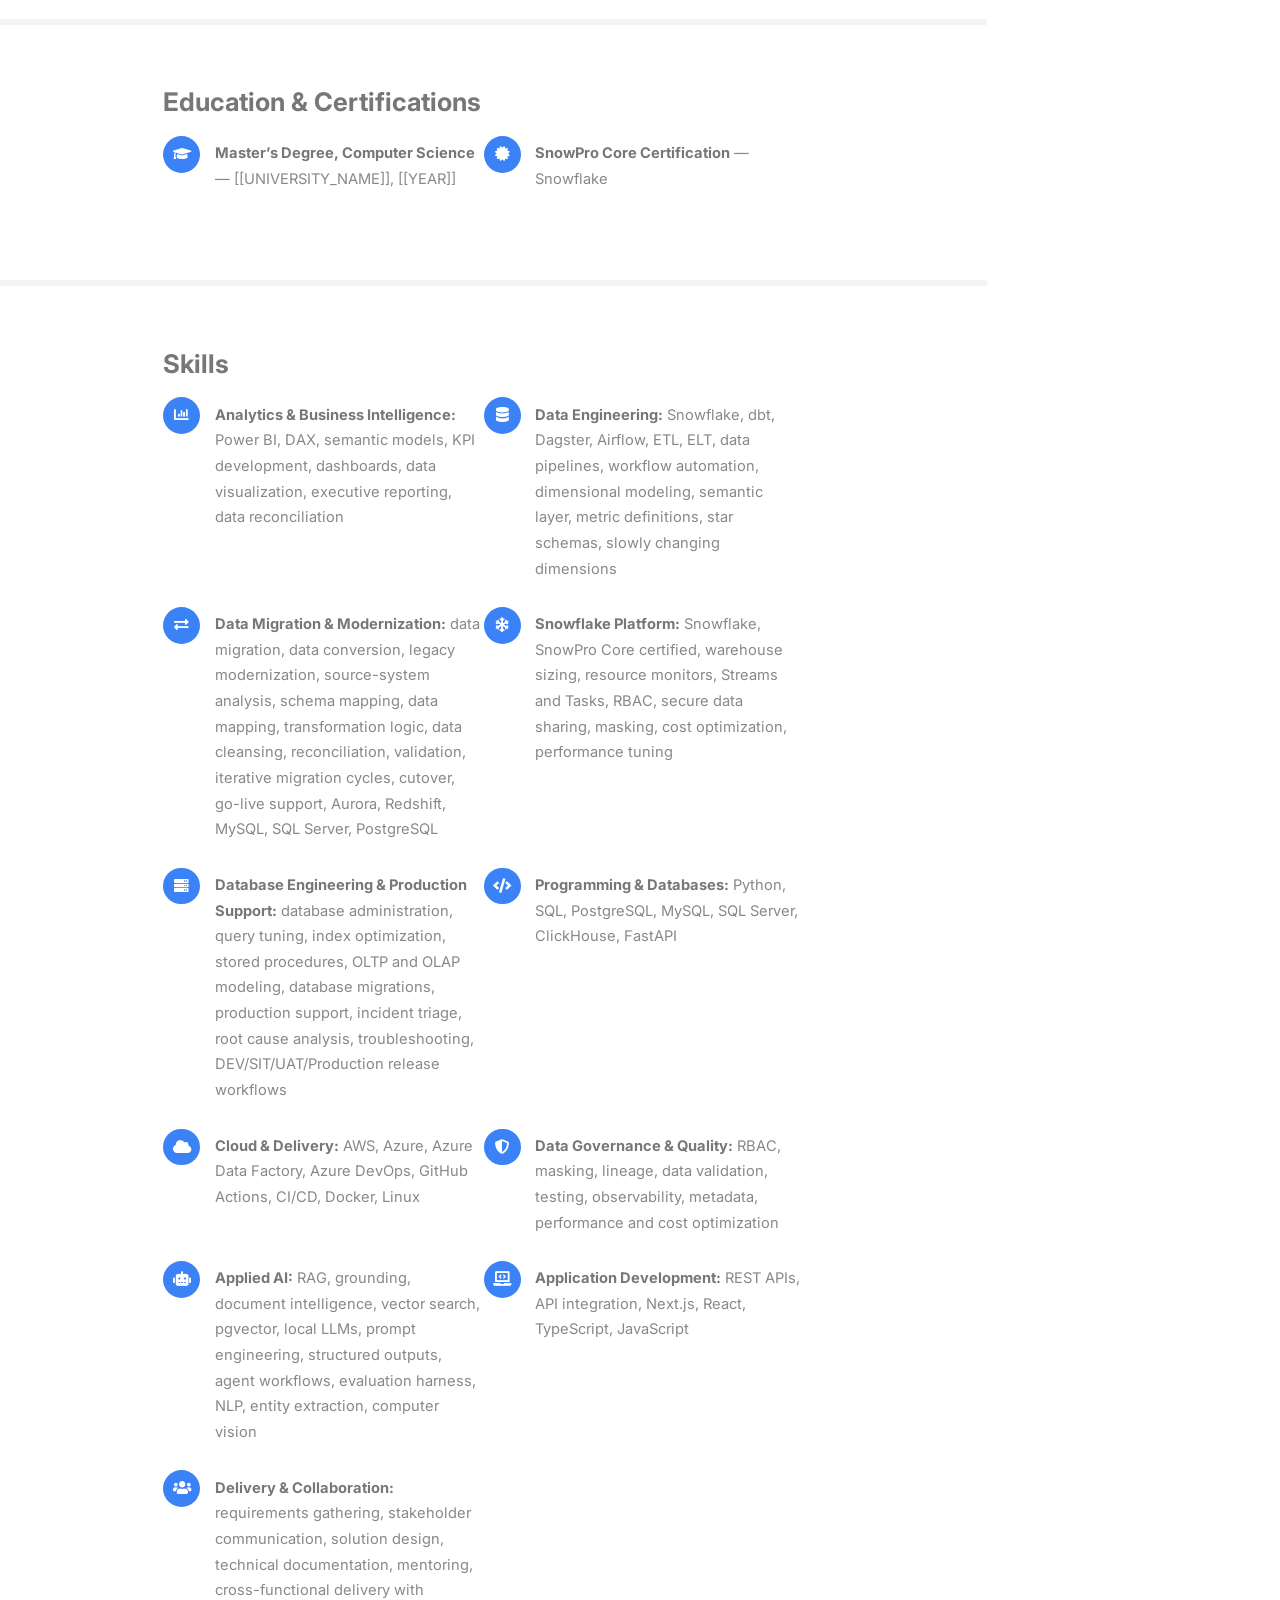
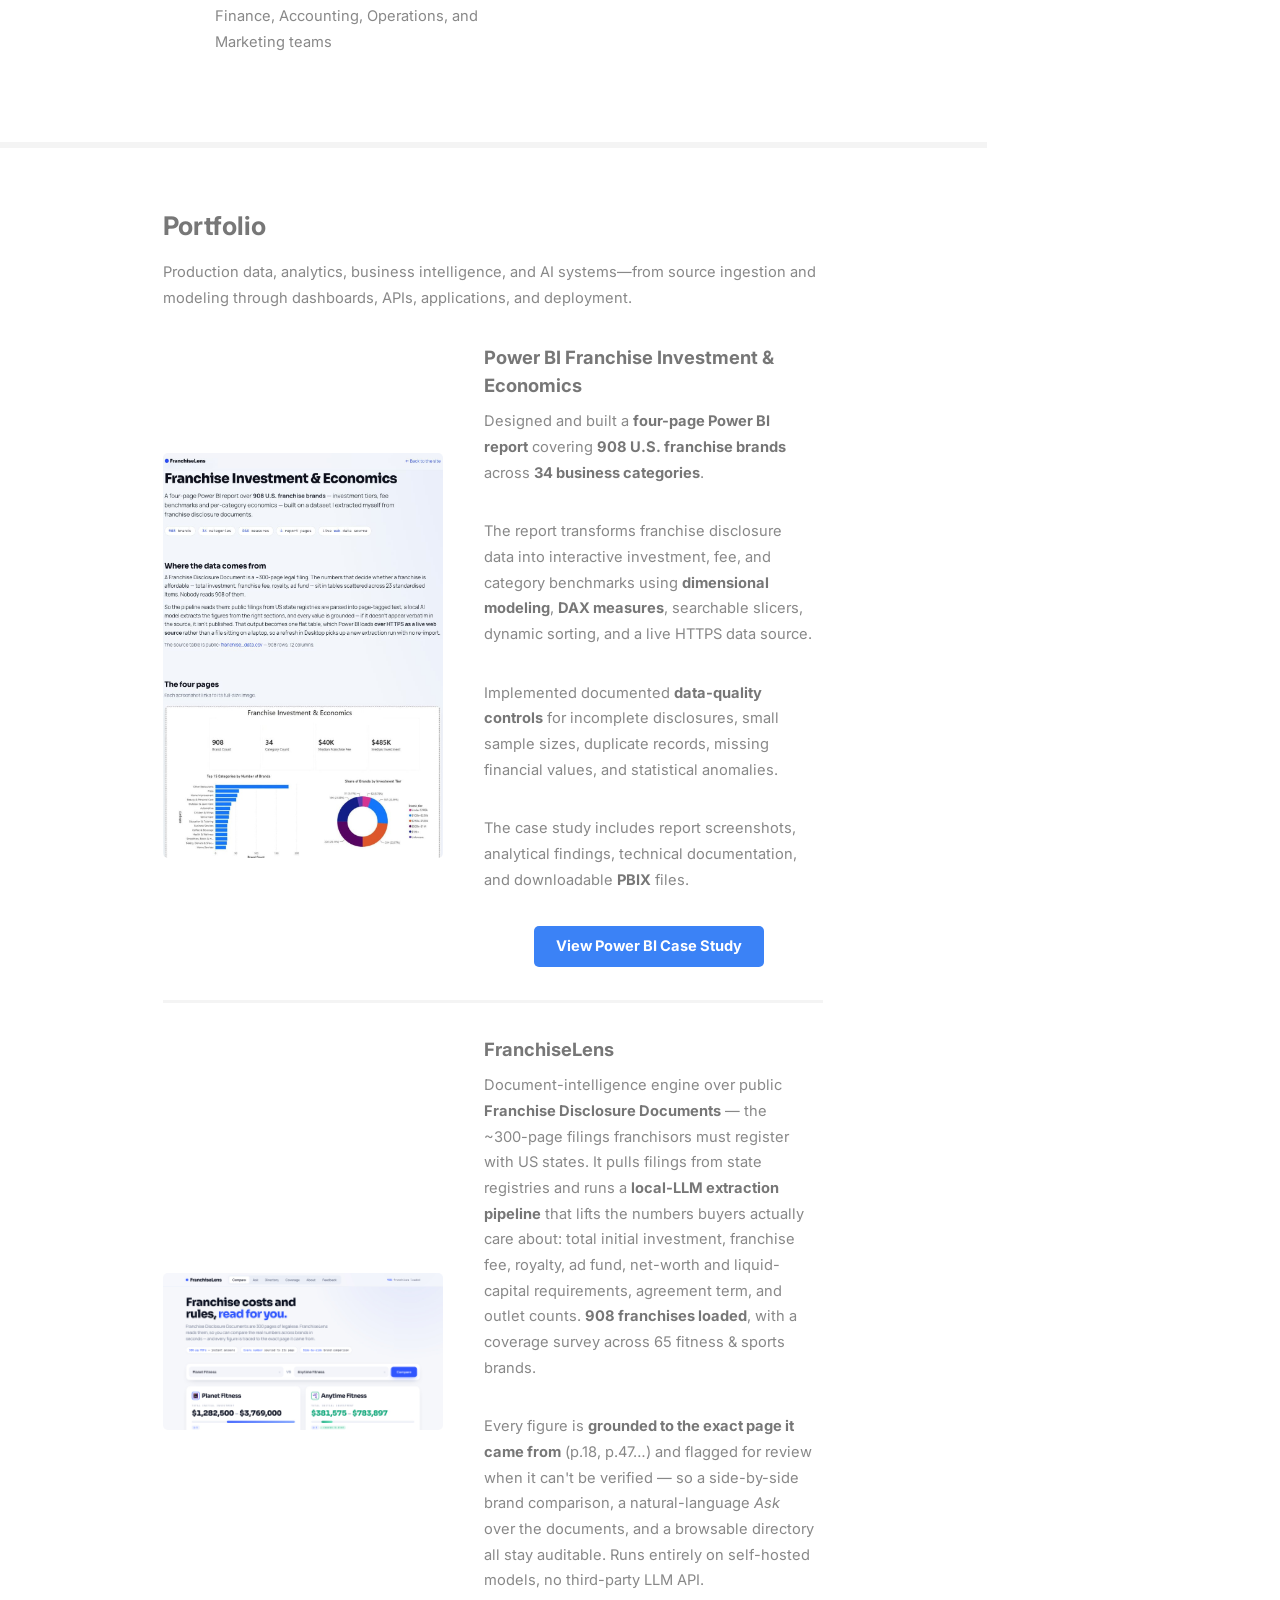
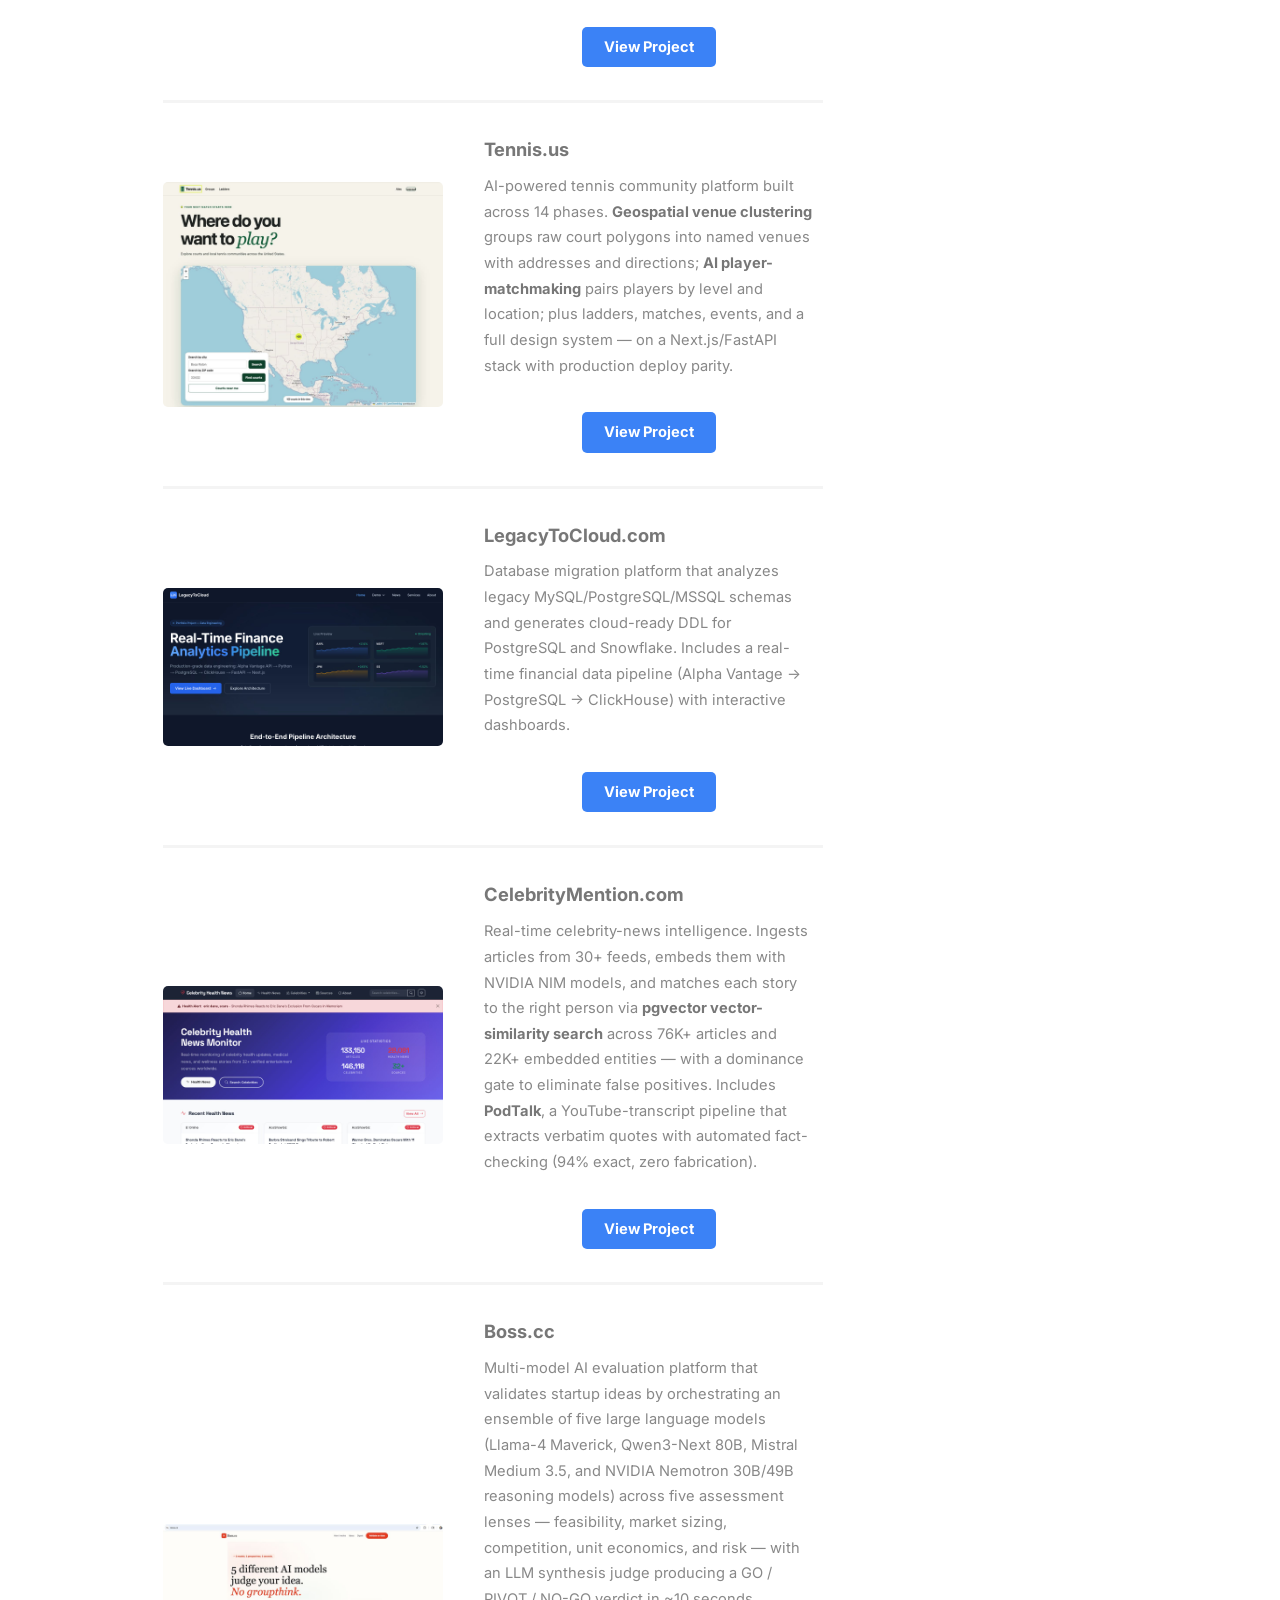
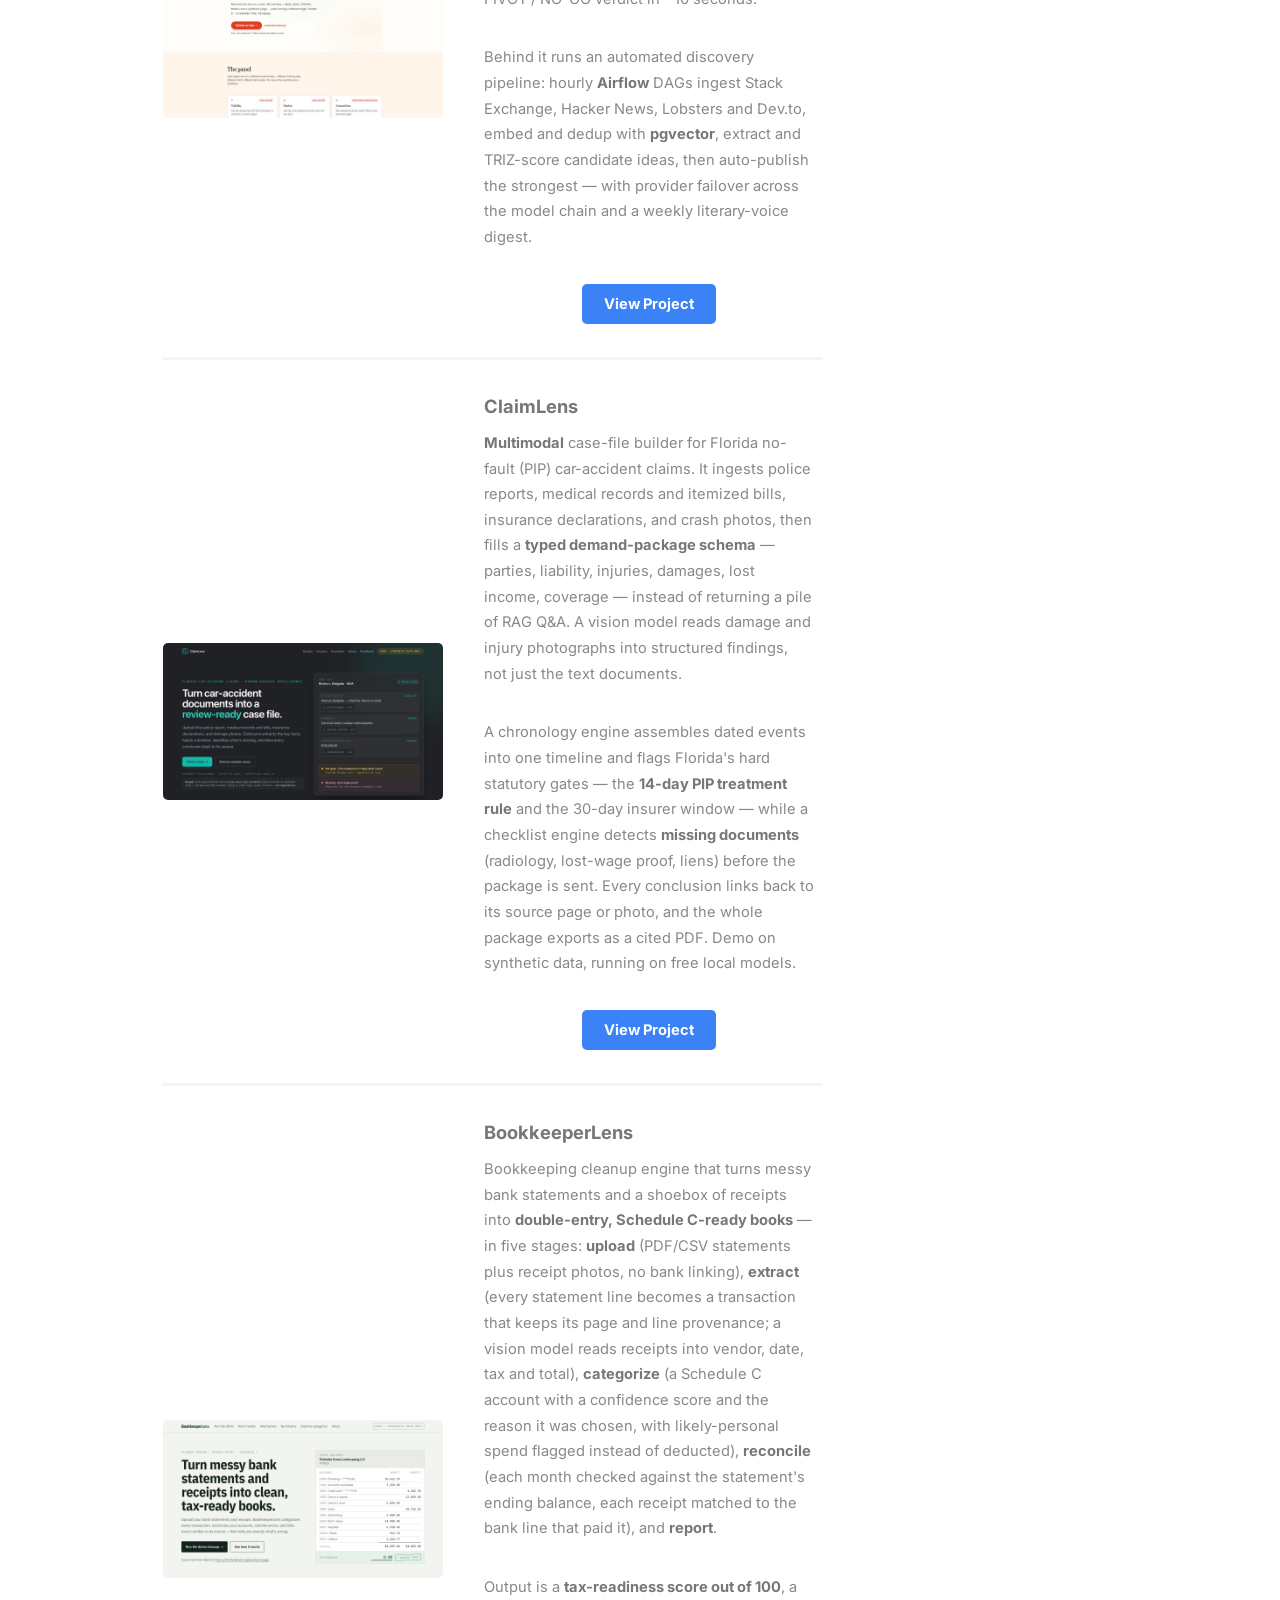
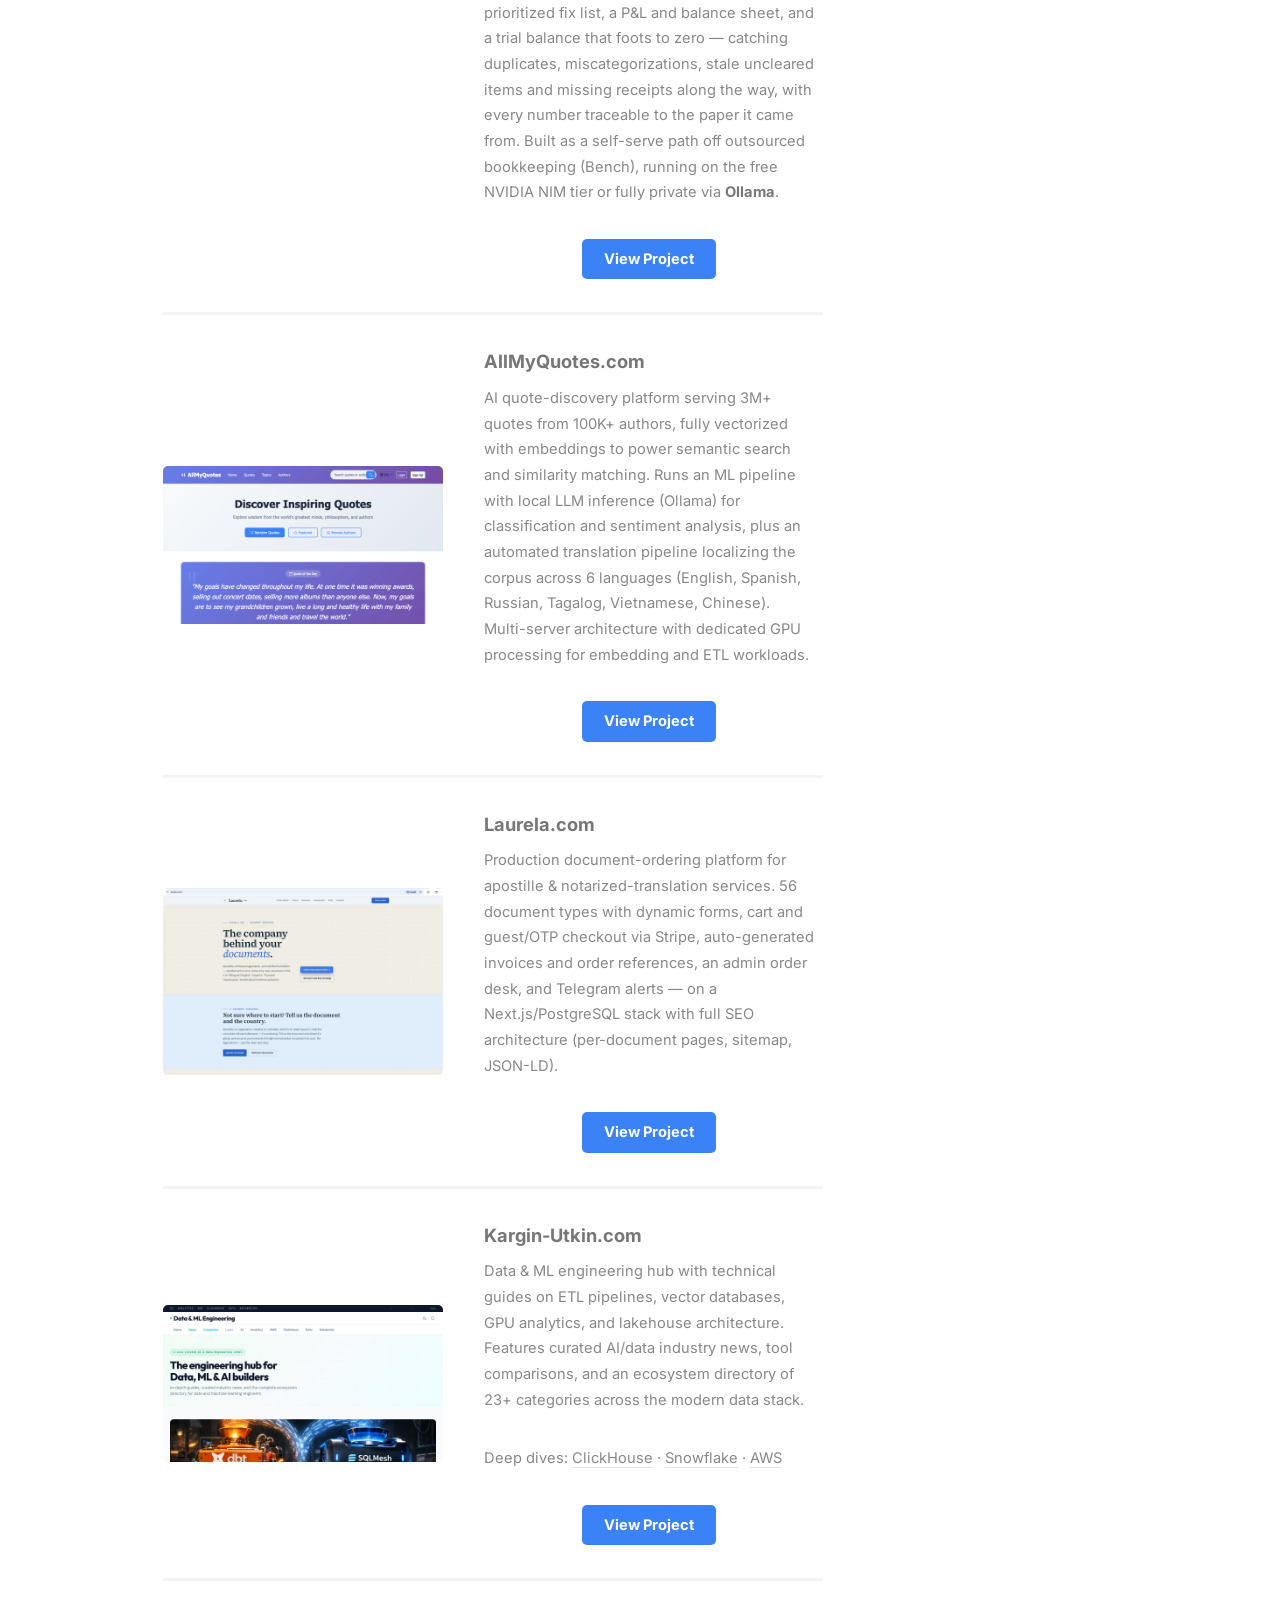
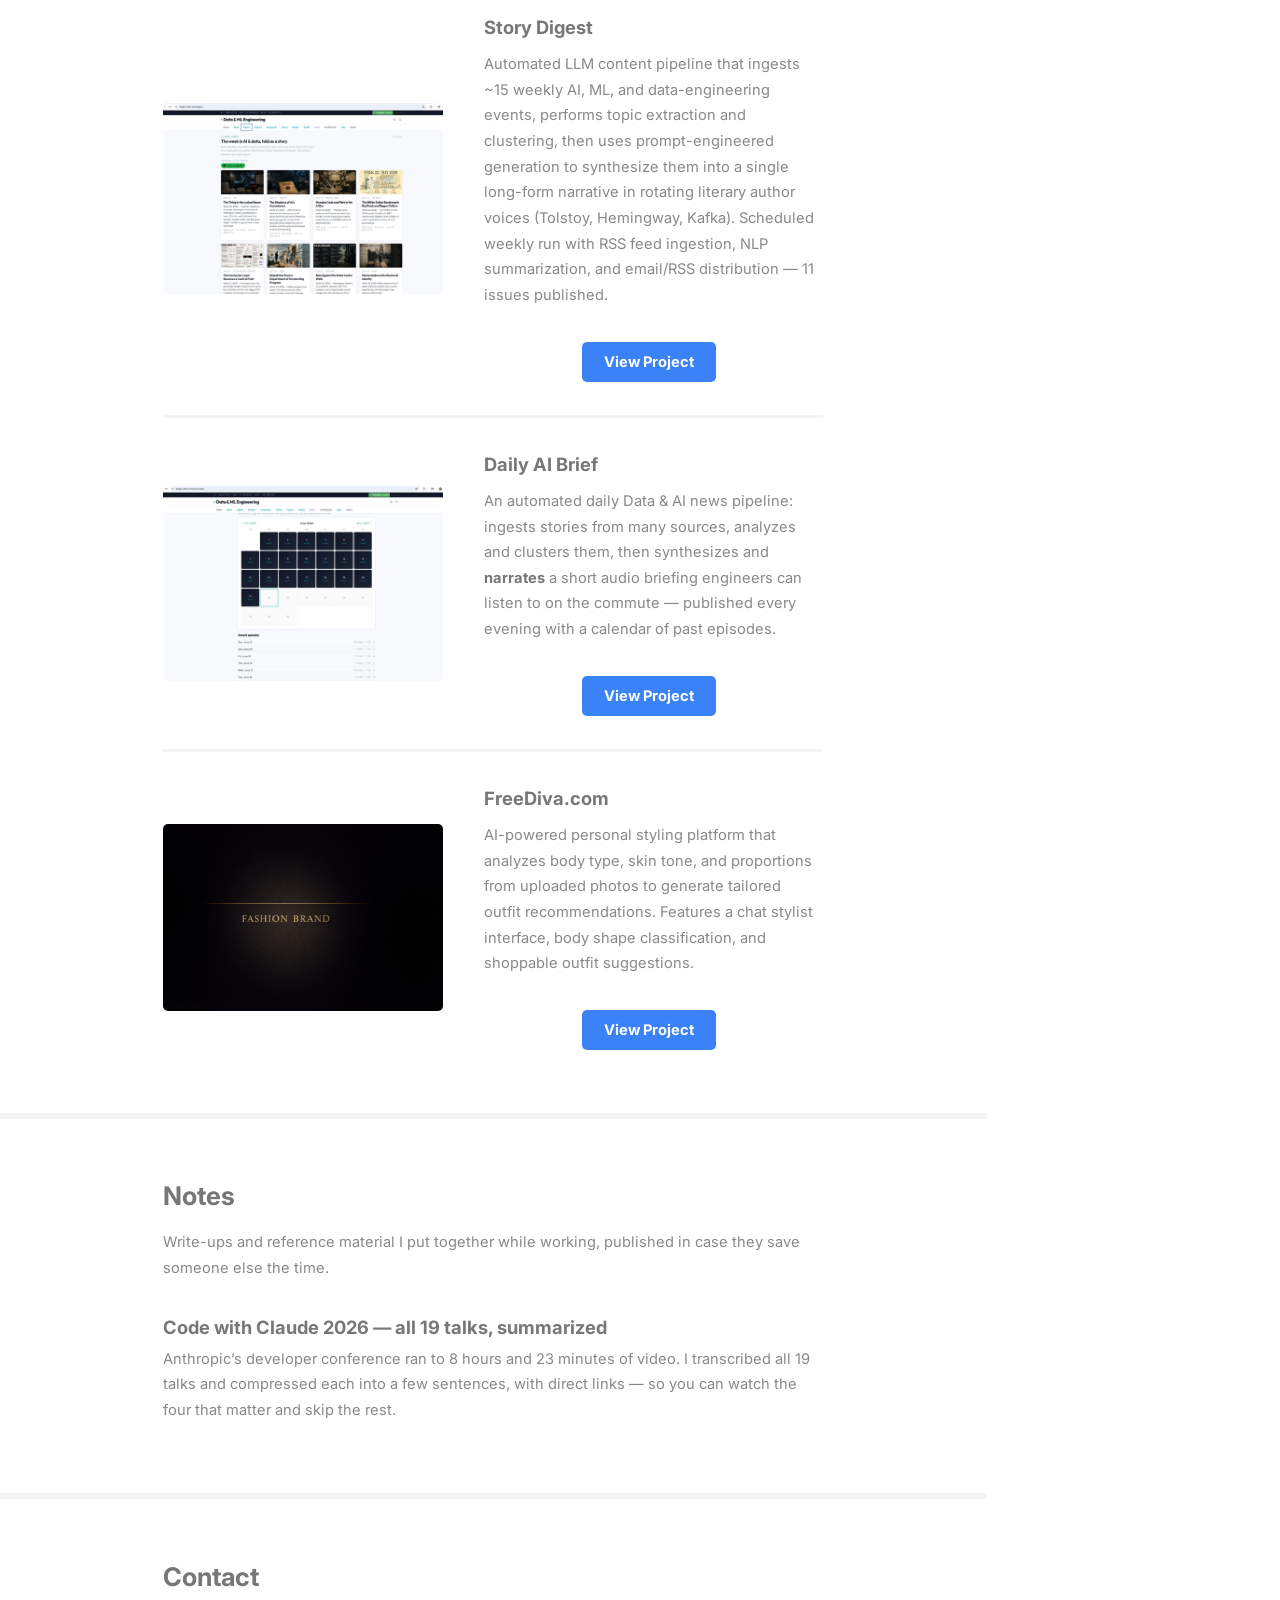
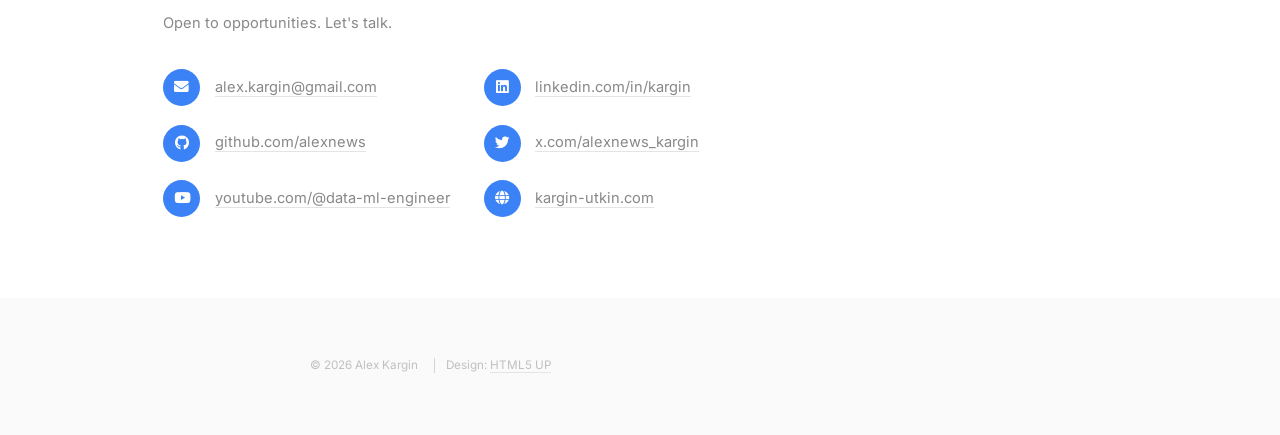
==== commit 15f0dc12: "Add Code with Claude 2026 notes page, Notes section, and sitemap New /code-with-claude-2026/ page su" ====
--- a/index.html
+++ b/index.html
@@ -316,6 +316,7 @@
 				<li><a href="#experience">Experience</a></li>
 				<li><a href="#skills">Skills</a></li>
 				<li><a href="#portfolio">Portfolio</a></li>
+				<li><a href="#notes">Notes</a></li>
 				<li><a href="#contact">Contact</a></li>
 			</ul>
 		</nav>
@@ -654,6 +655,20 @@
 						</article>
 
 					</div>
+				</div>
+			</section>
+
+			<!-- Notes -->
+			<section id="notes">
+				<div class="container">
+					<h3>Notes</h3>
+					<p>Write-ups and reference material I put together while working, published in case they save someone else the time.</p>
+					<ul class="alt">
+						<li>
+							<h4 style="margin-bottom:0.25em;"><a href="code-with-claude-2026/">Code with Claude 2026 &mdash; all 19 talks, summarized</a></h4>
+							<p style="margin-bottom:0;">Anthropic&rsquo;s developer conference ran to 8 hours and 23 minutes of video. I transcribed all 19 talks and compressed each into a few sentences, with direct links &mdash; so you can watch the four that matter and skip the rest.</p>
+						</li>
+					</ul>
 				</div>
 			</section>
 
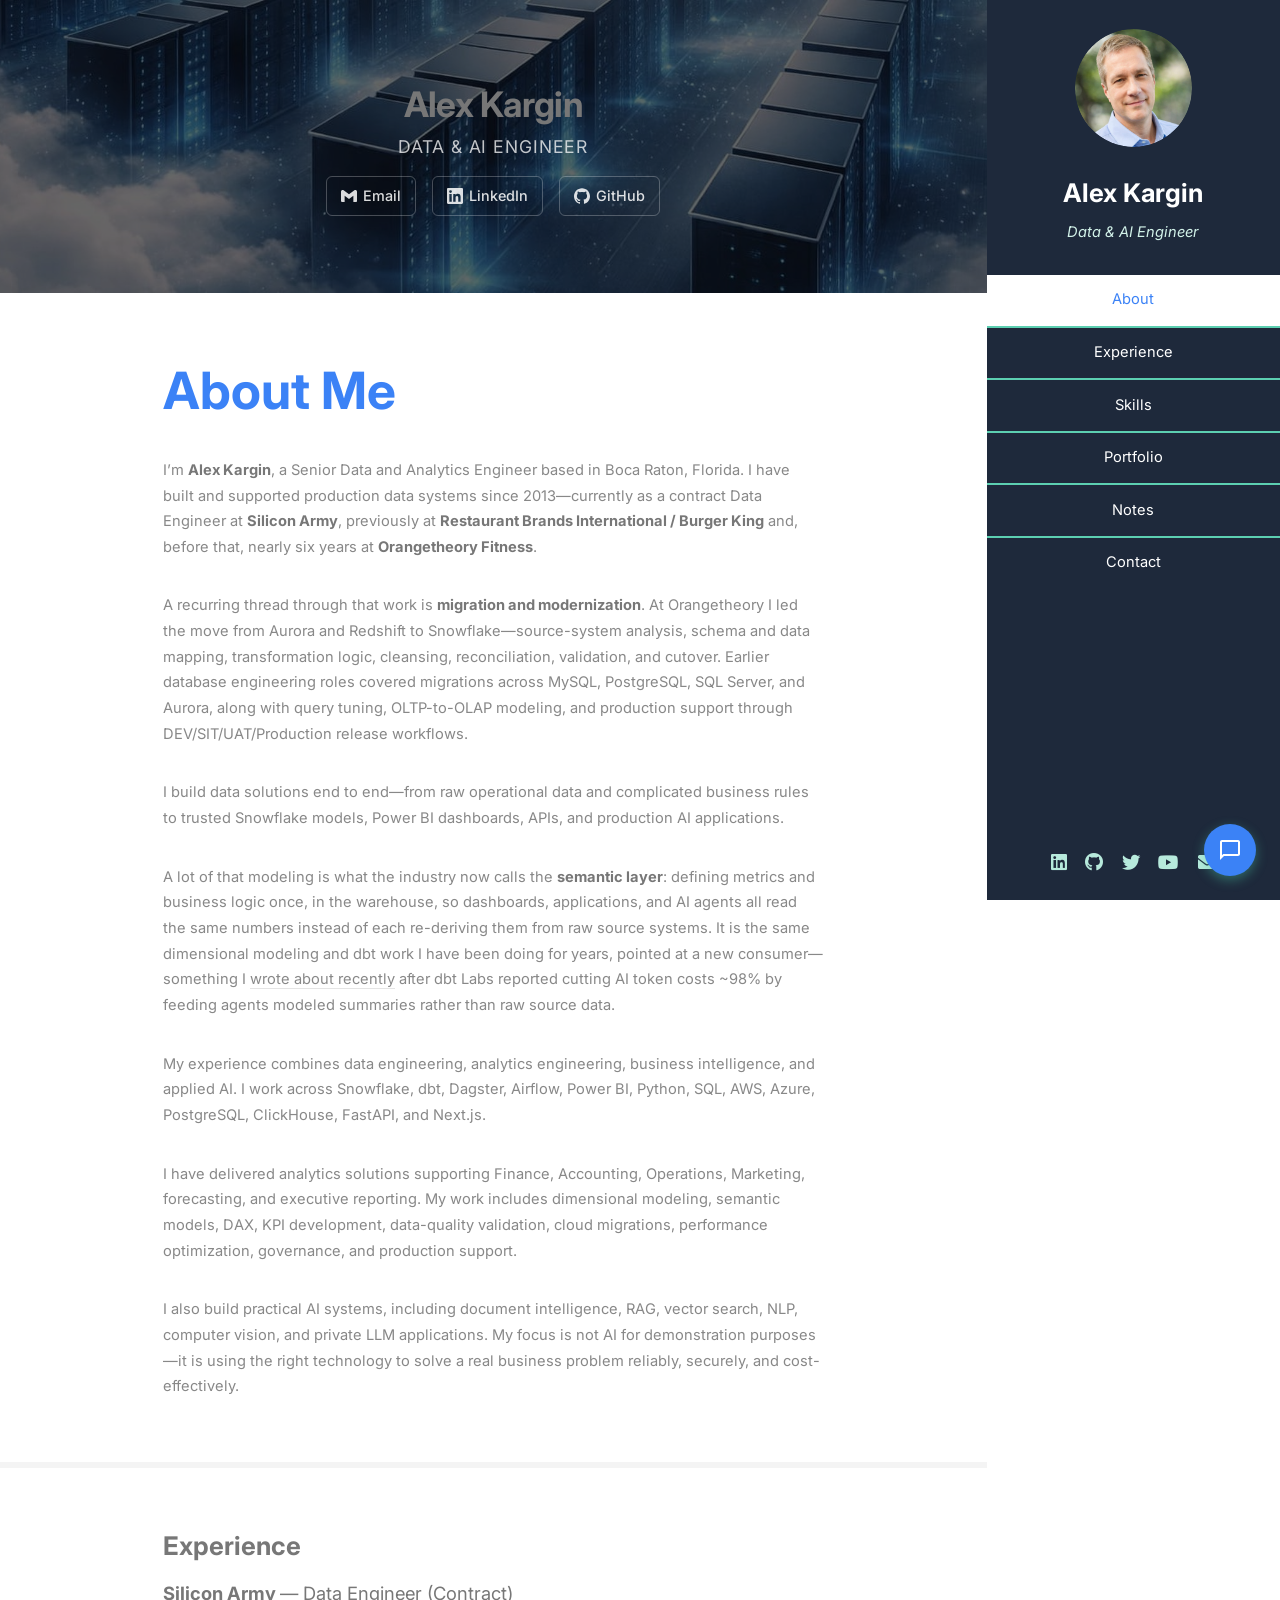
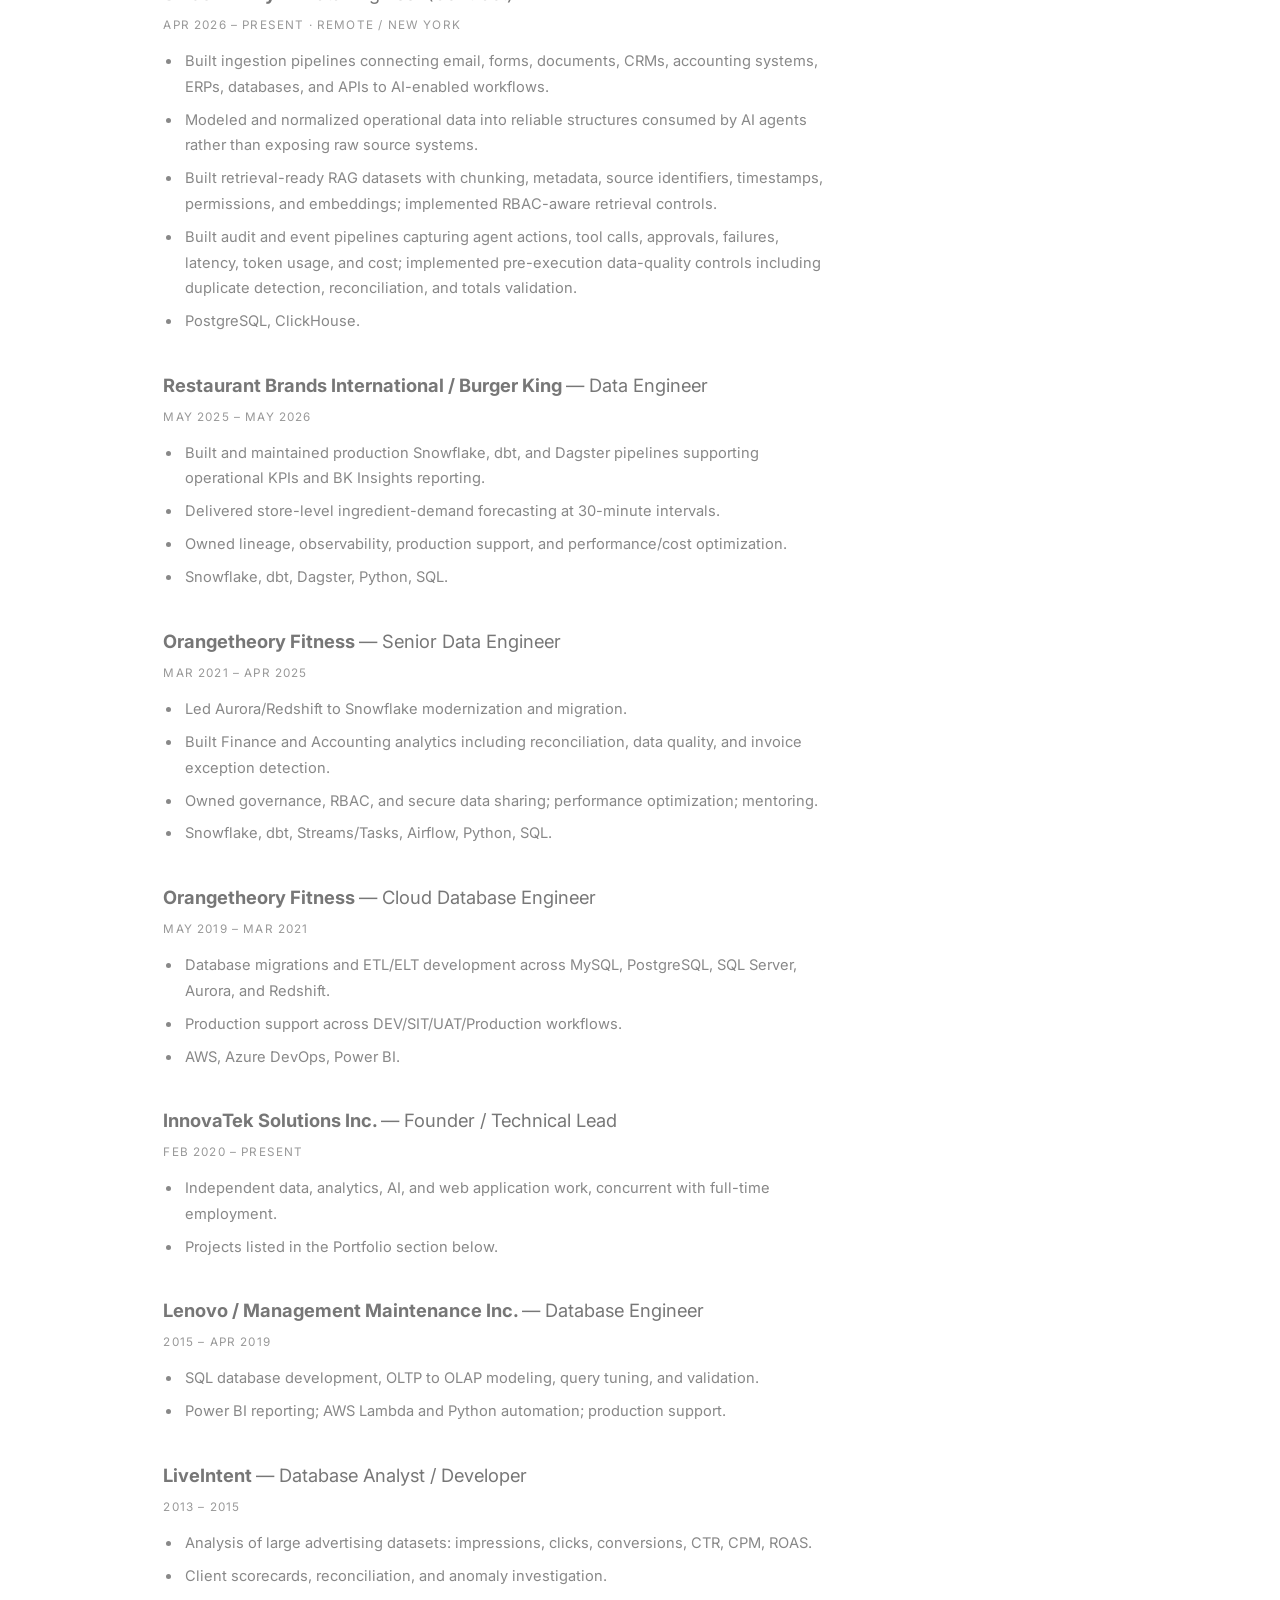
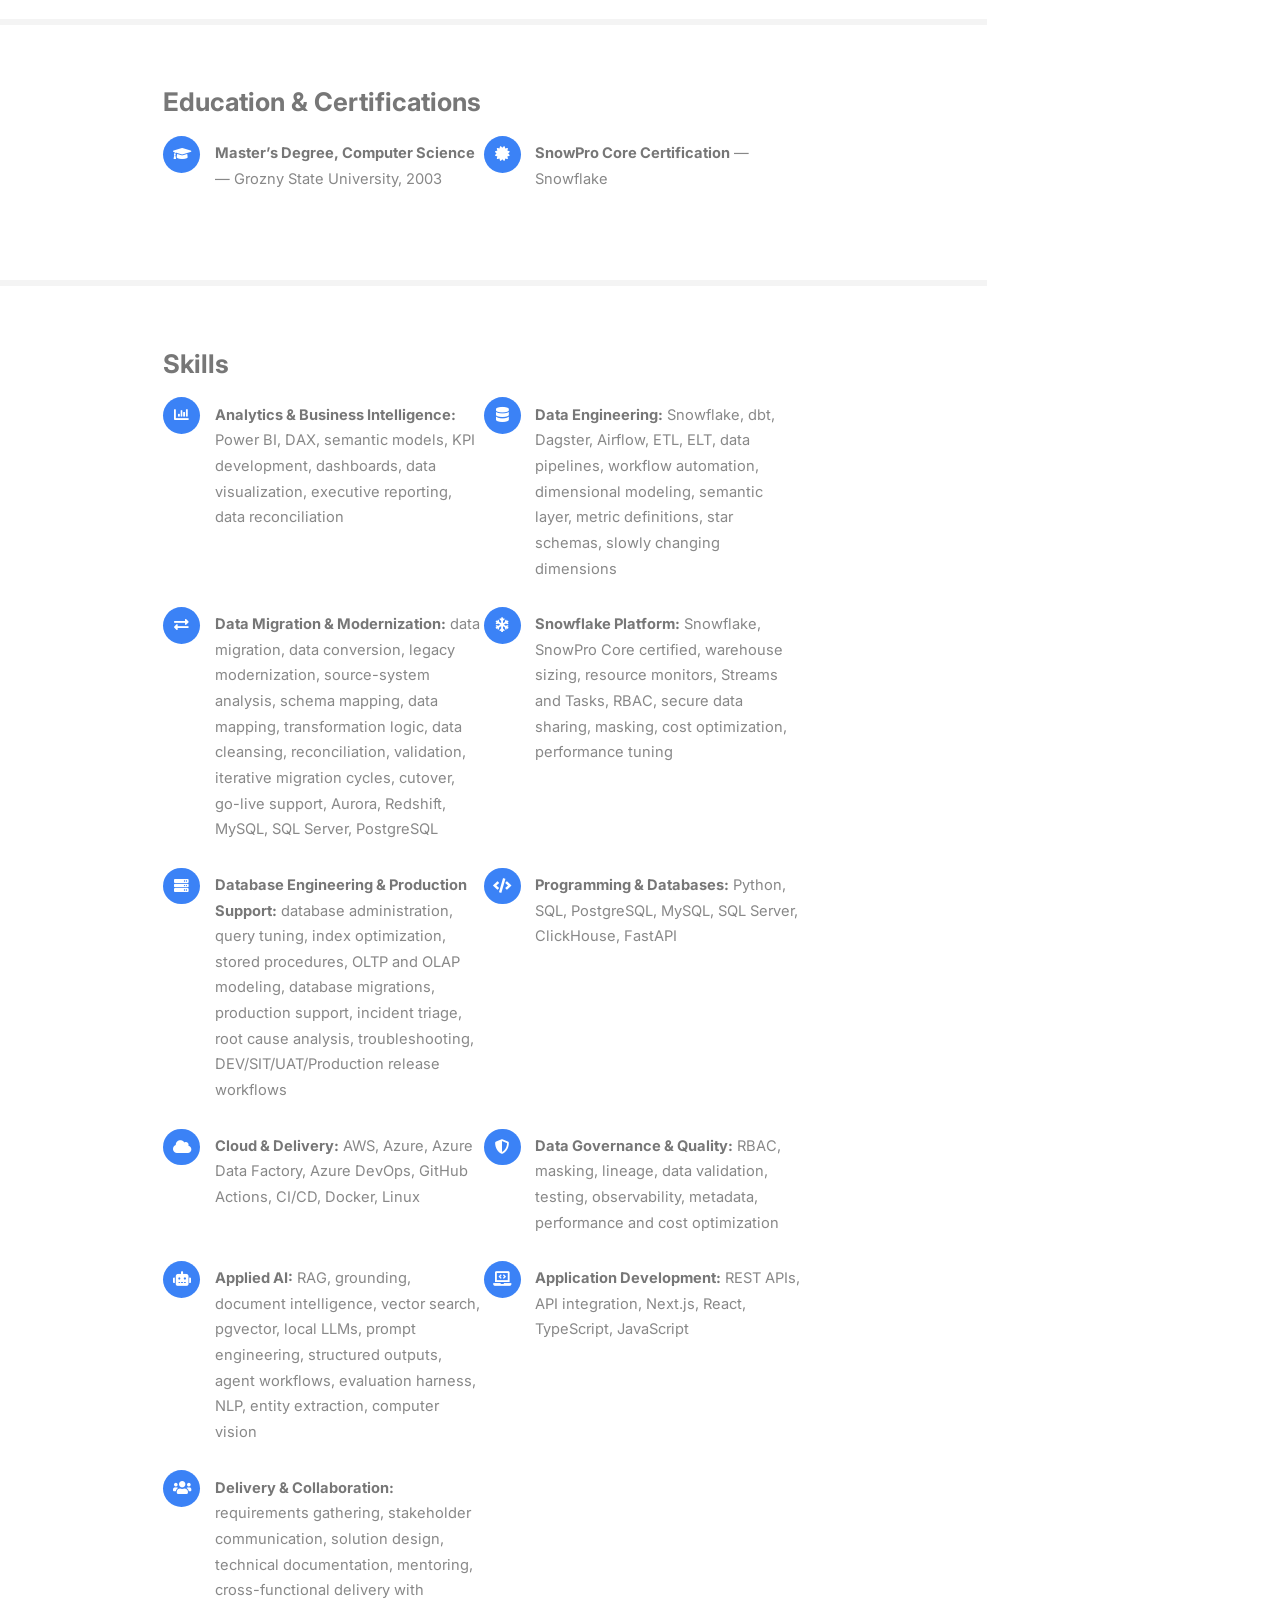
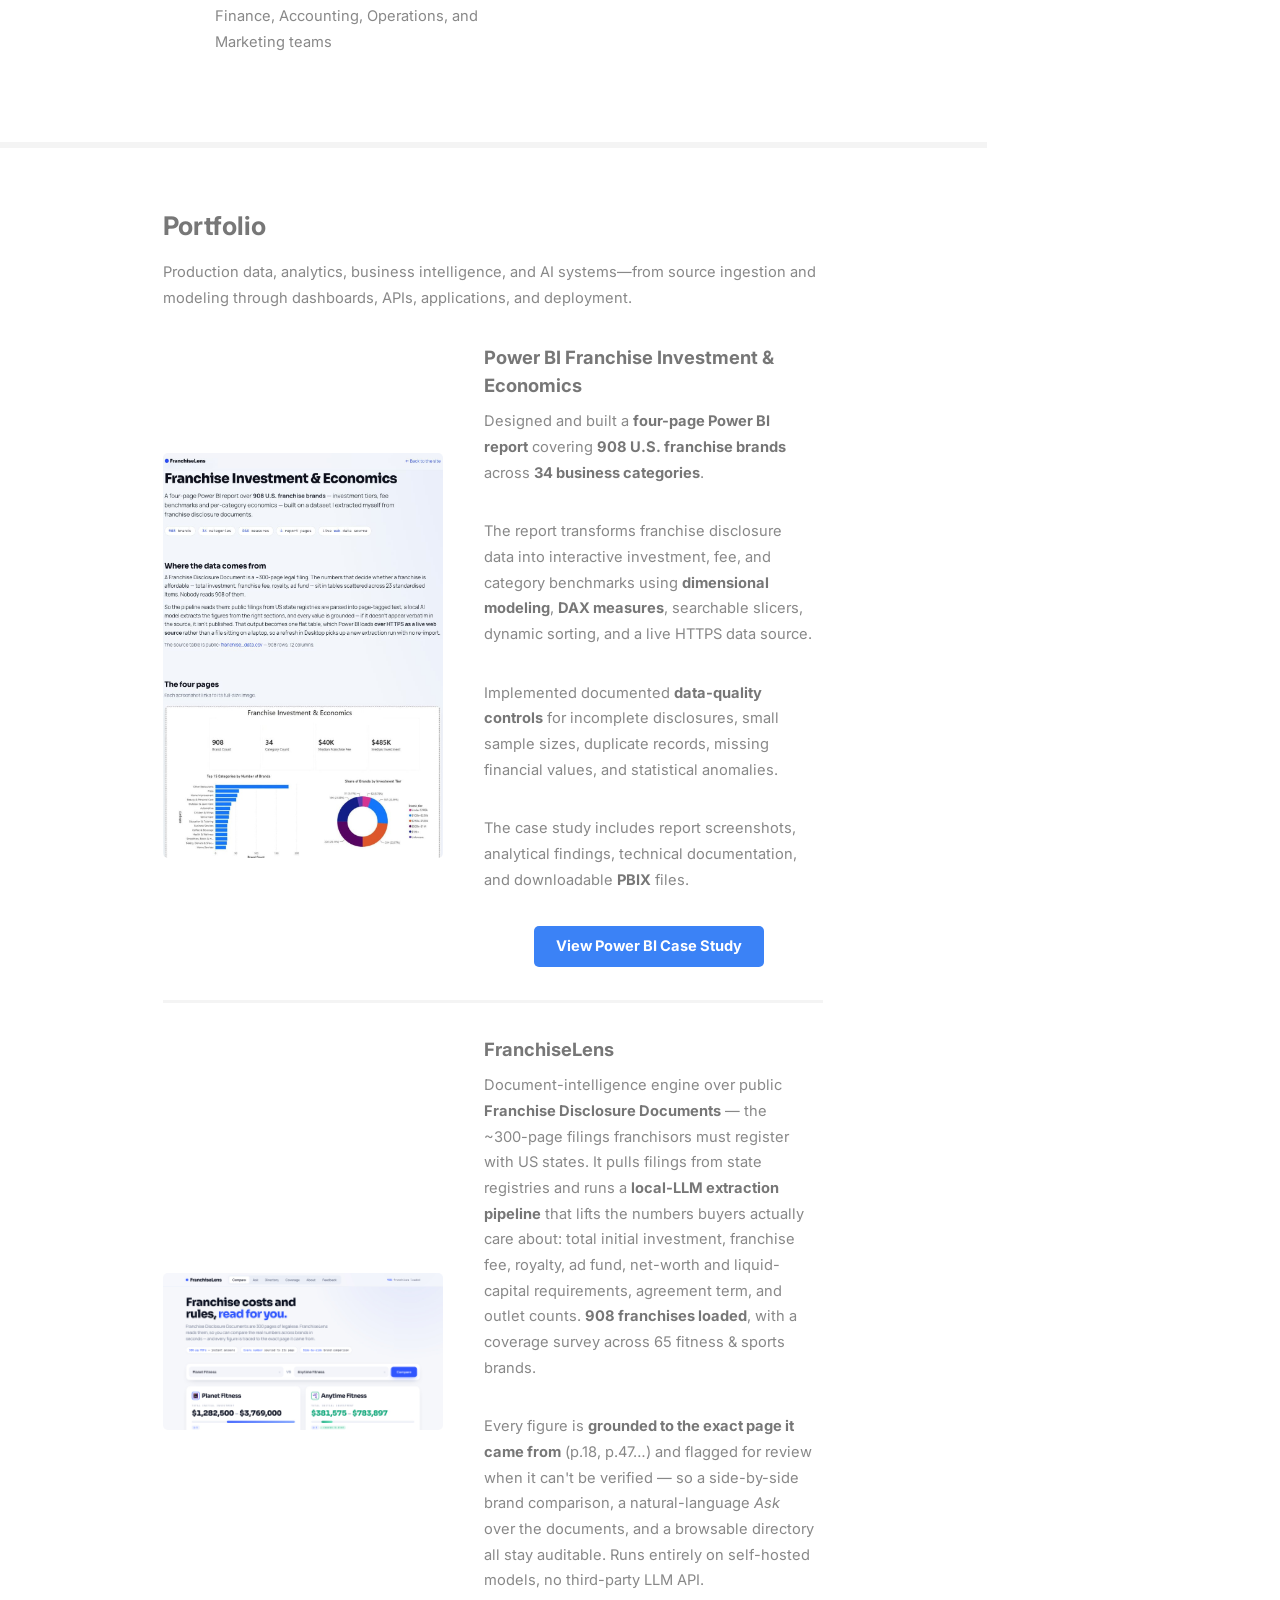
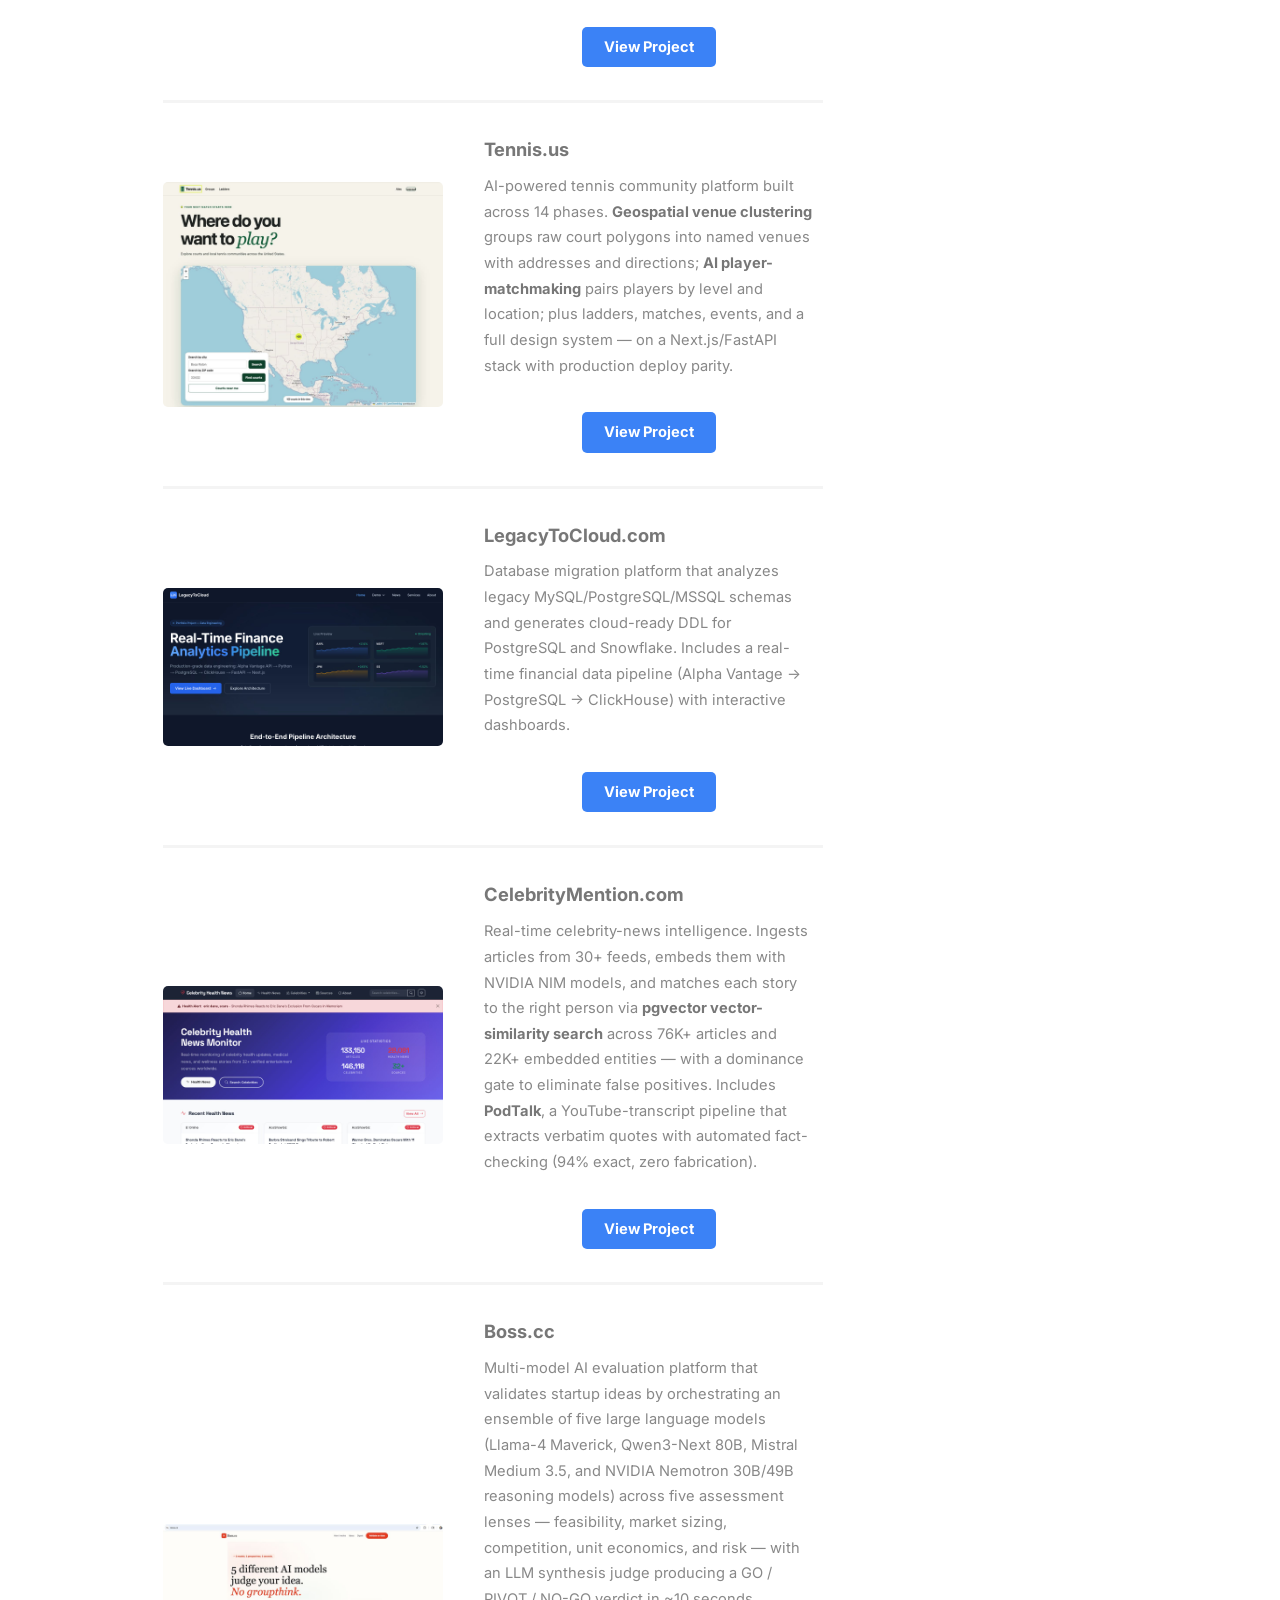
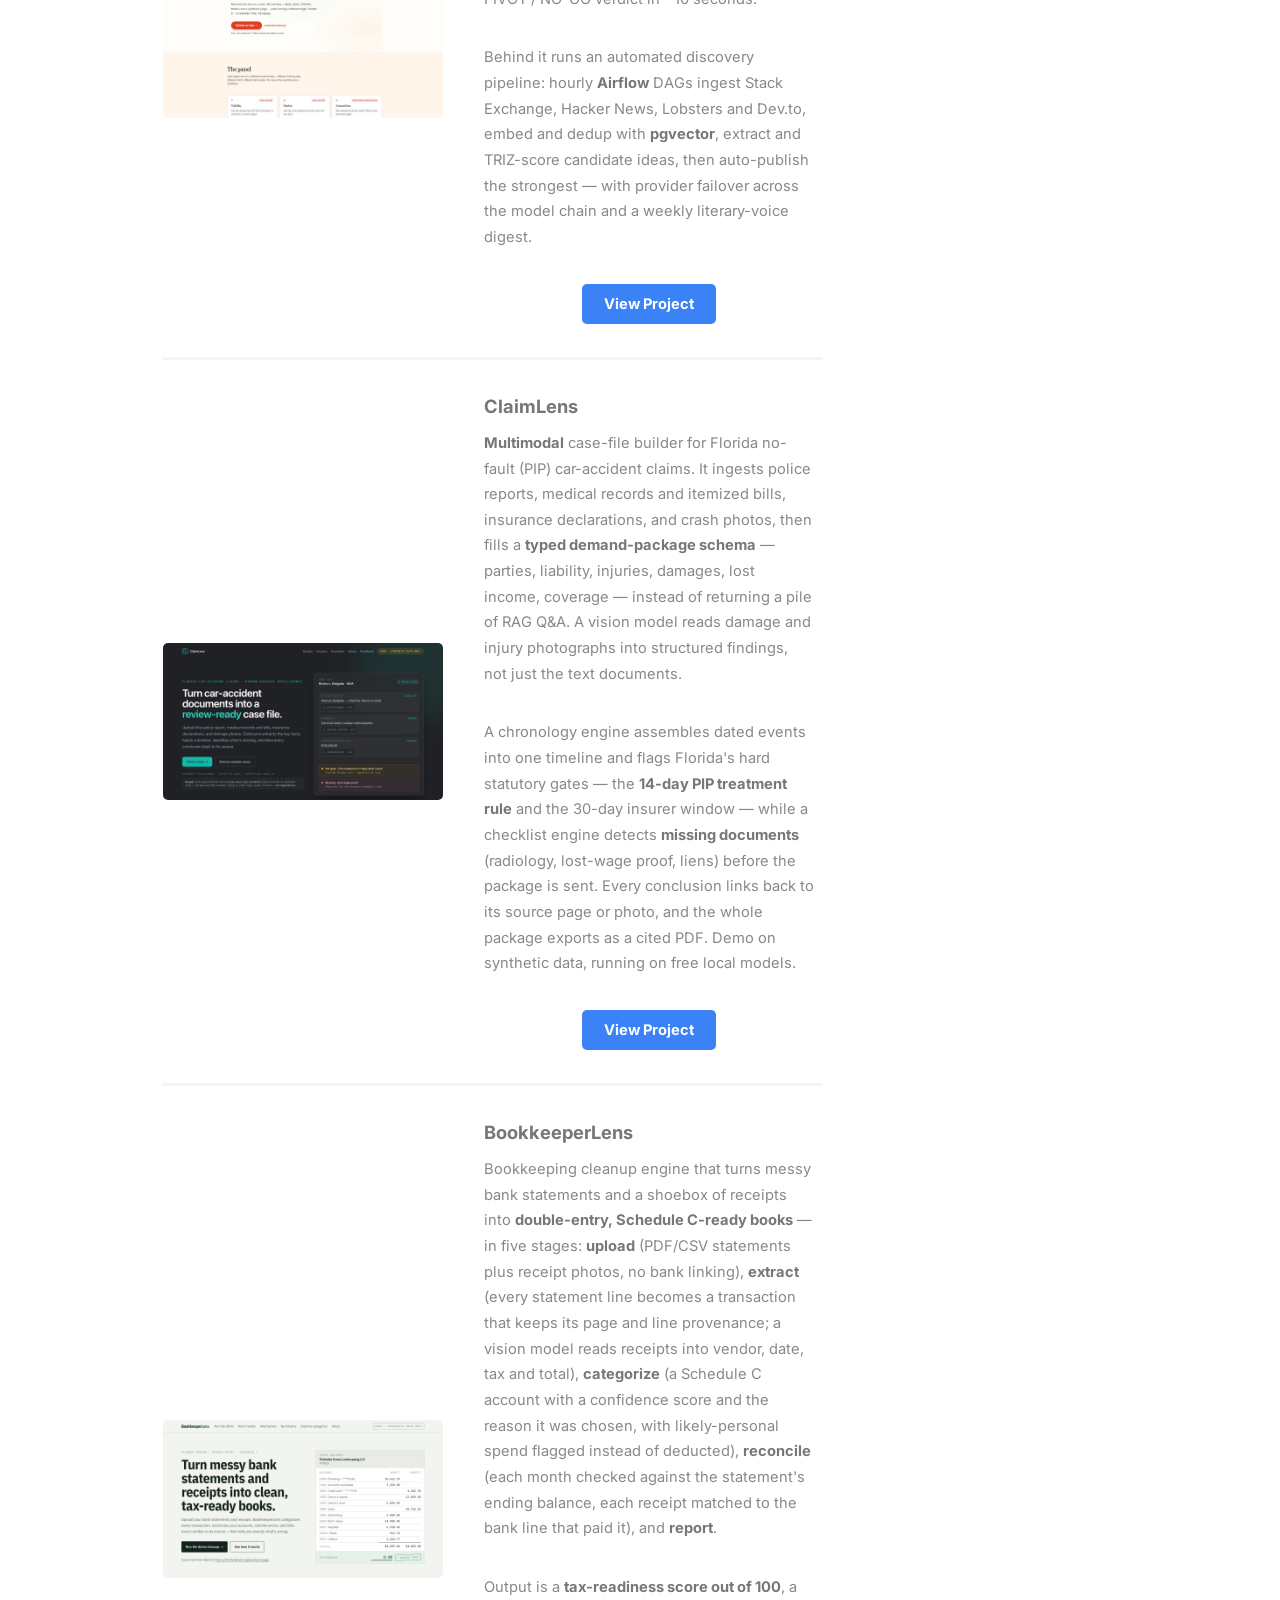
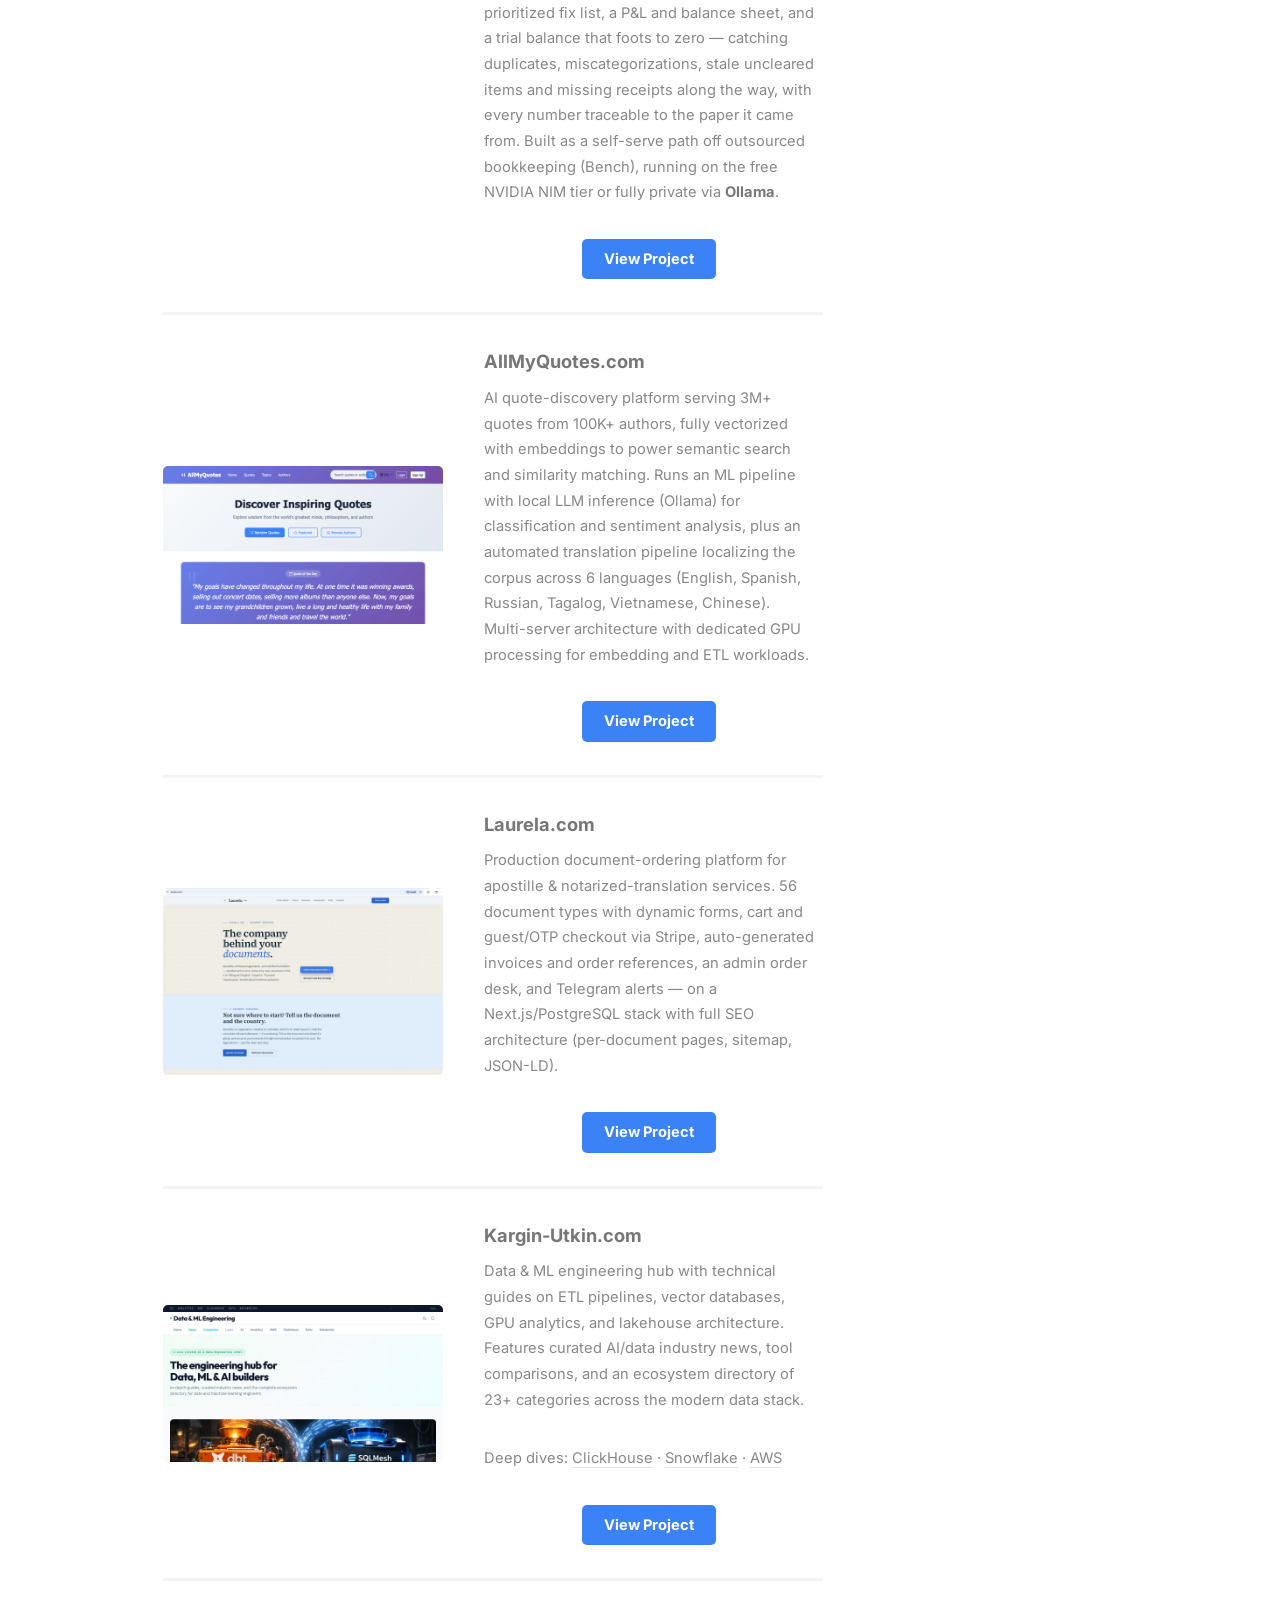
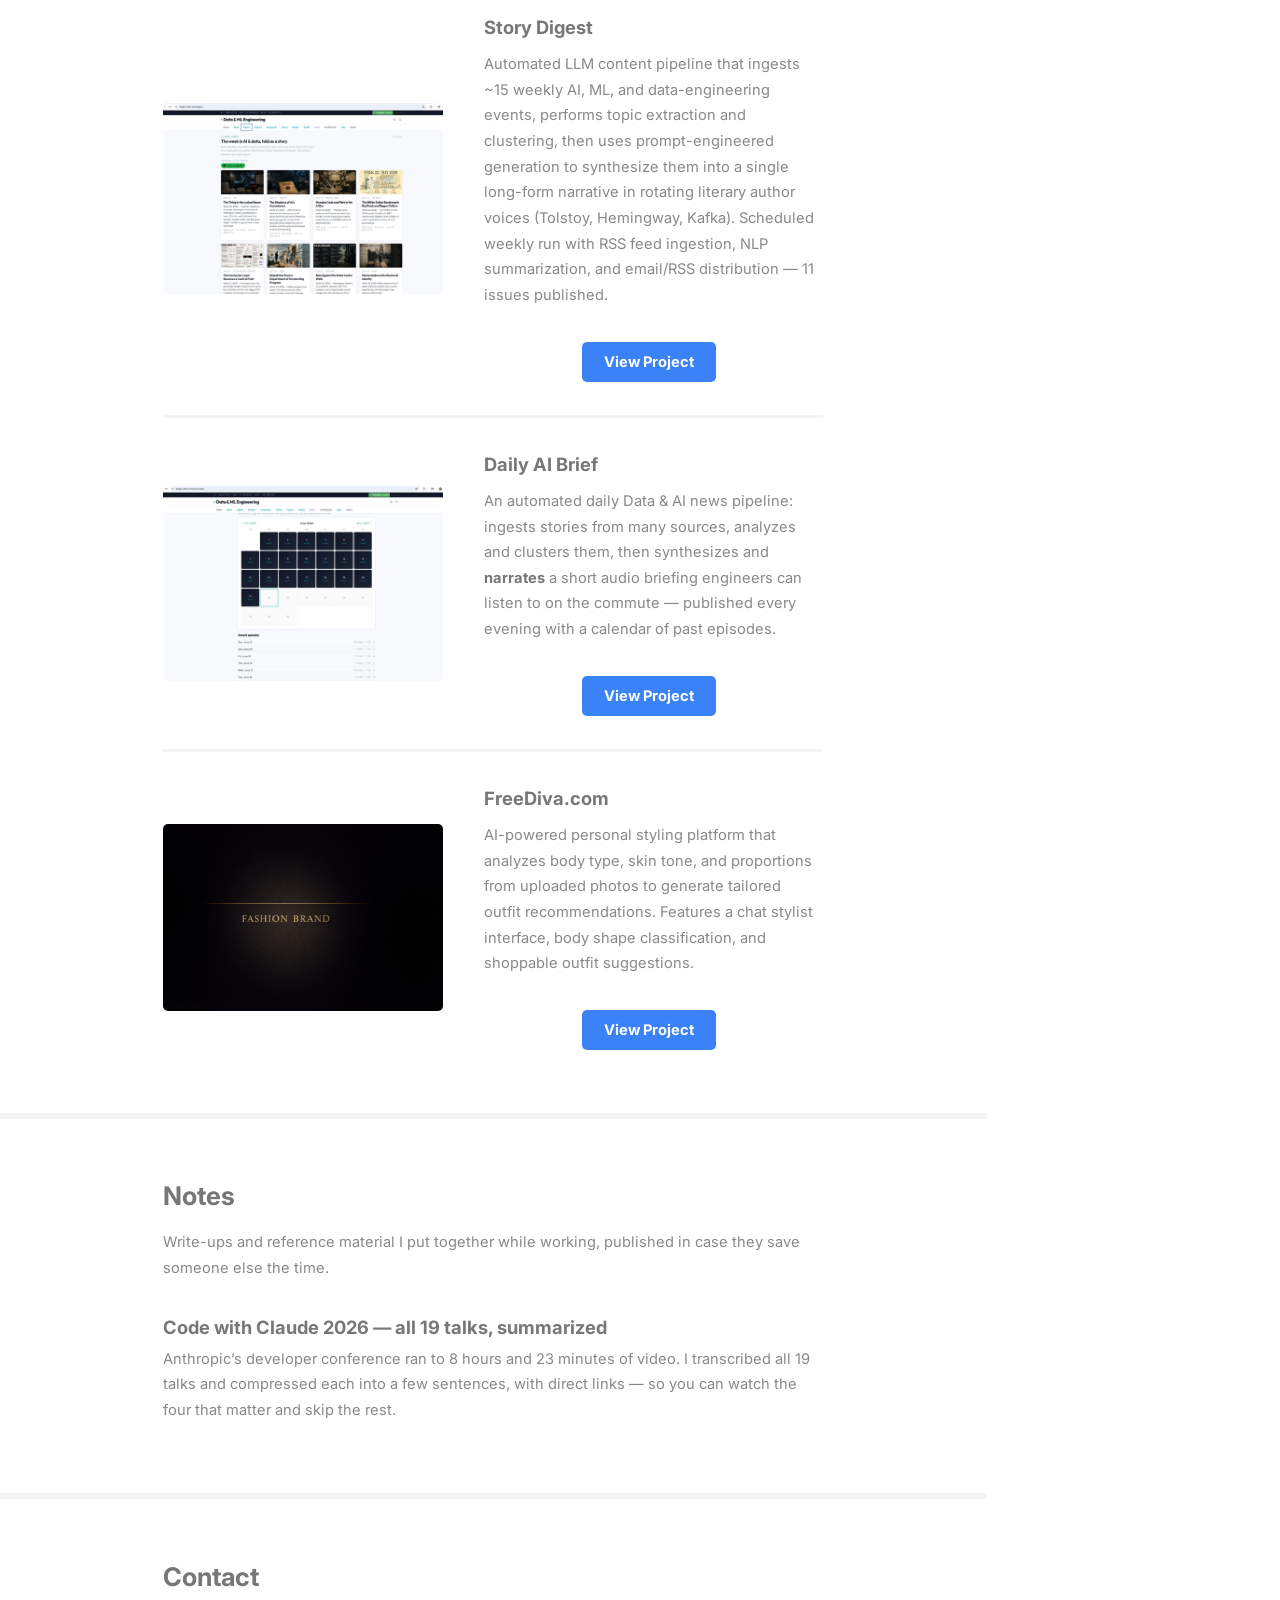
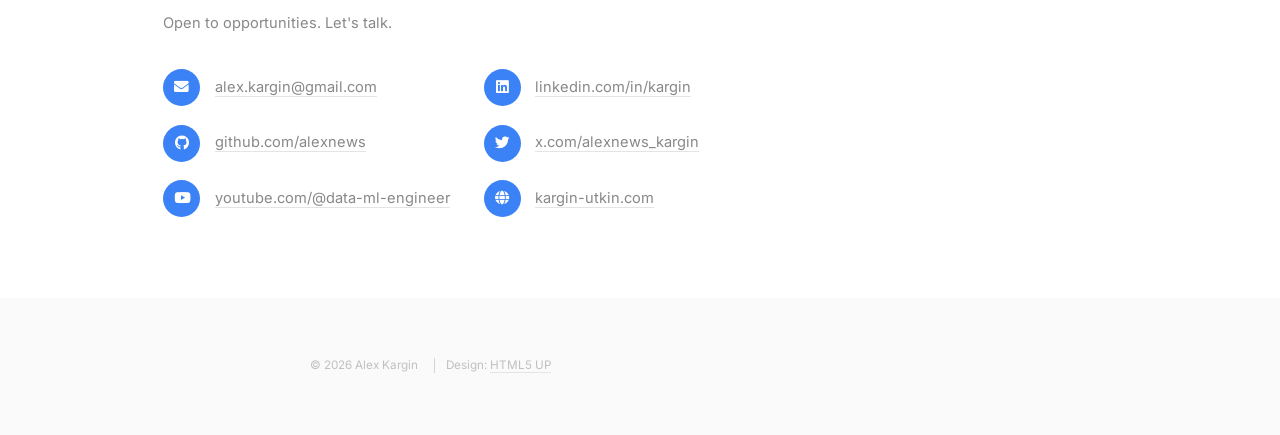
==== commit aa4d3256: "Fill in education details" ====
--- a/index.html
+++ b/index.html
@@ -460,7 +460,7 @@
 				<div class="container">
 					<h3>Education &amp; Certifications</h3>
 					<ul class="feature-icons">
-						<li class="icon solid fa-graduation-cap"><strong>Master&rsquo;s Degree, Computer Science</strong> &mdash; [[UNIVERSITY_NAME]], [[YEAR]]</li>
+						<li class="icon solid fa-graduation-cap"><strong>Master&rsquo;s Degree, Computer Science</strong> &mdash; Grozny State University, 2003</li>
 						<li class="icon solid fa-certificate"><strong>SnowPro Core Certification</strong> &mdash; Snowflake</li>
 					</ul>
 				</div>
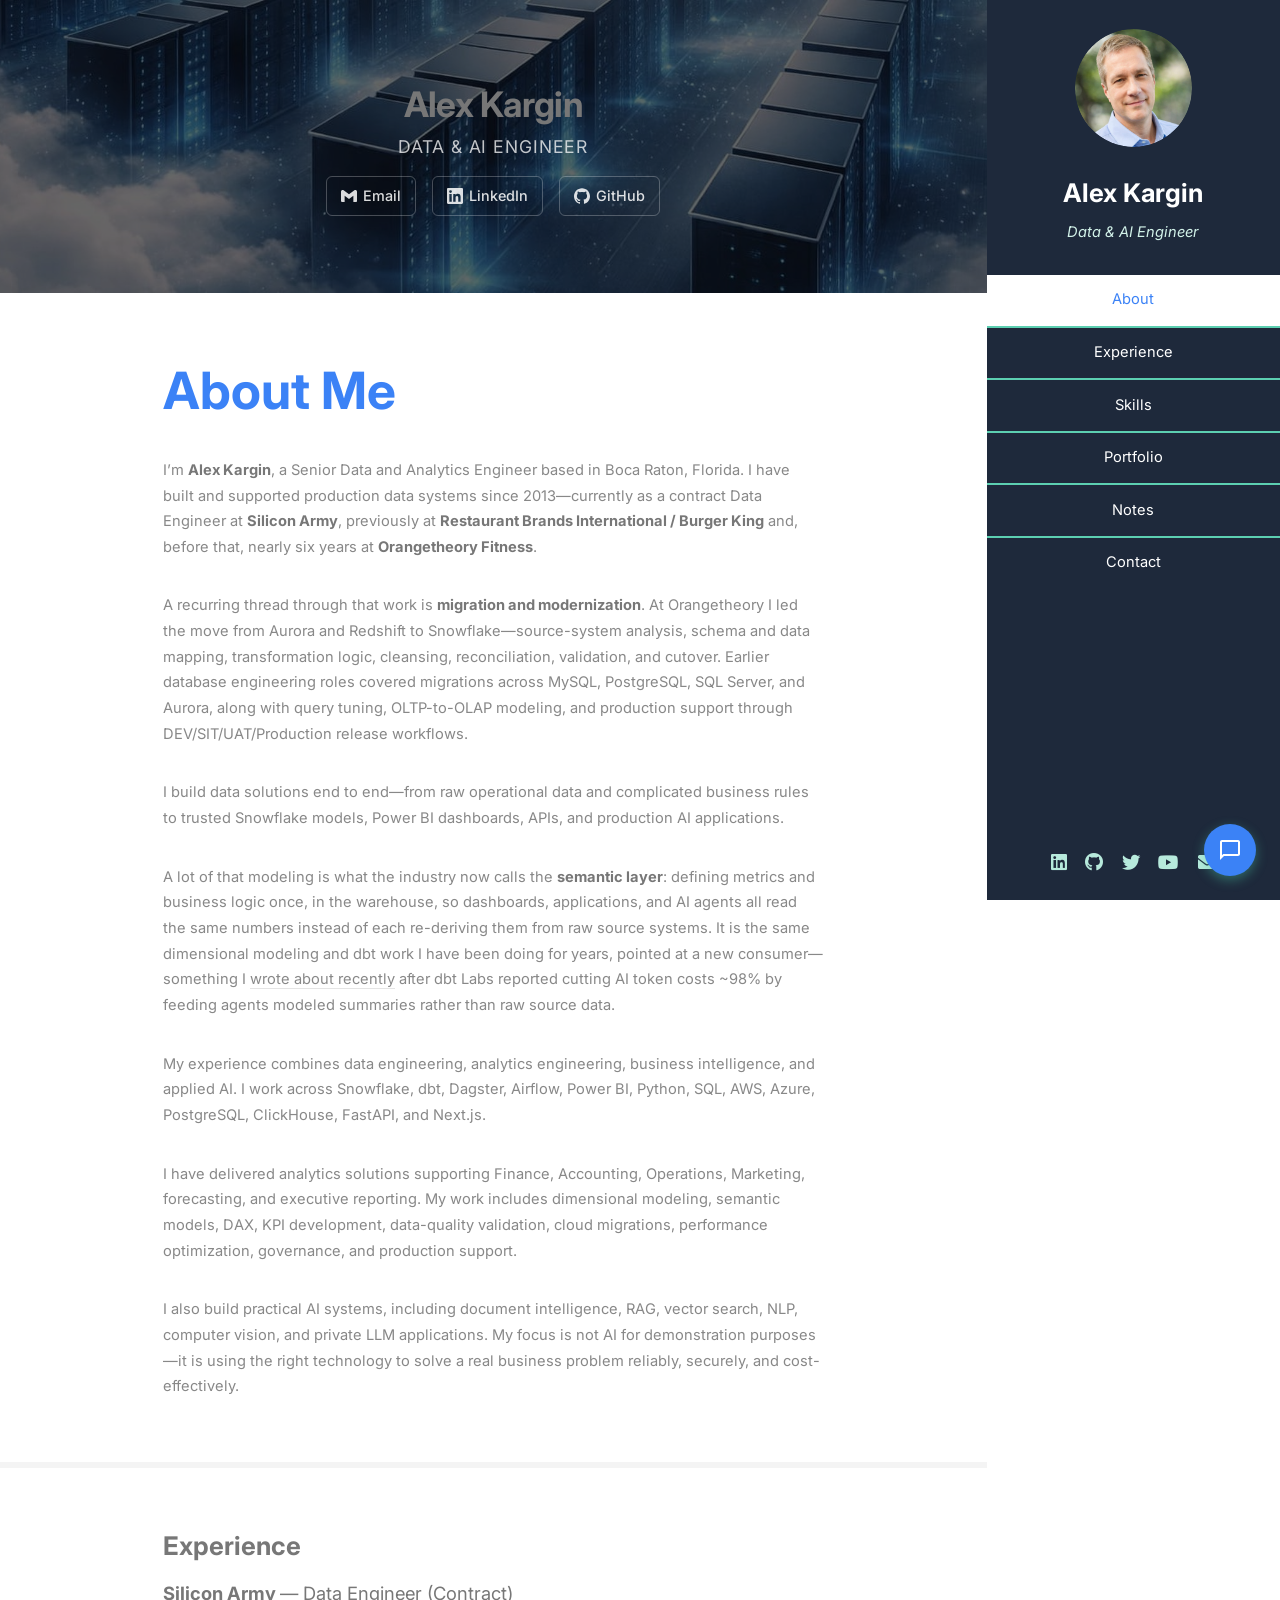
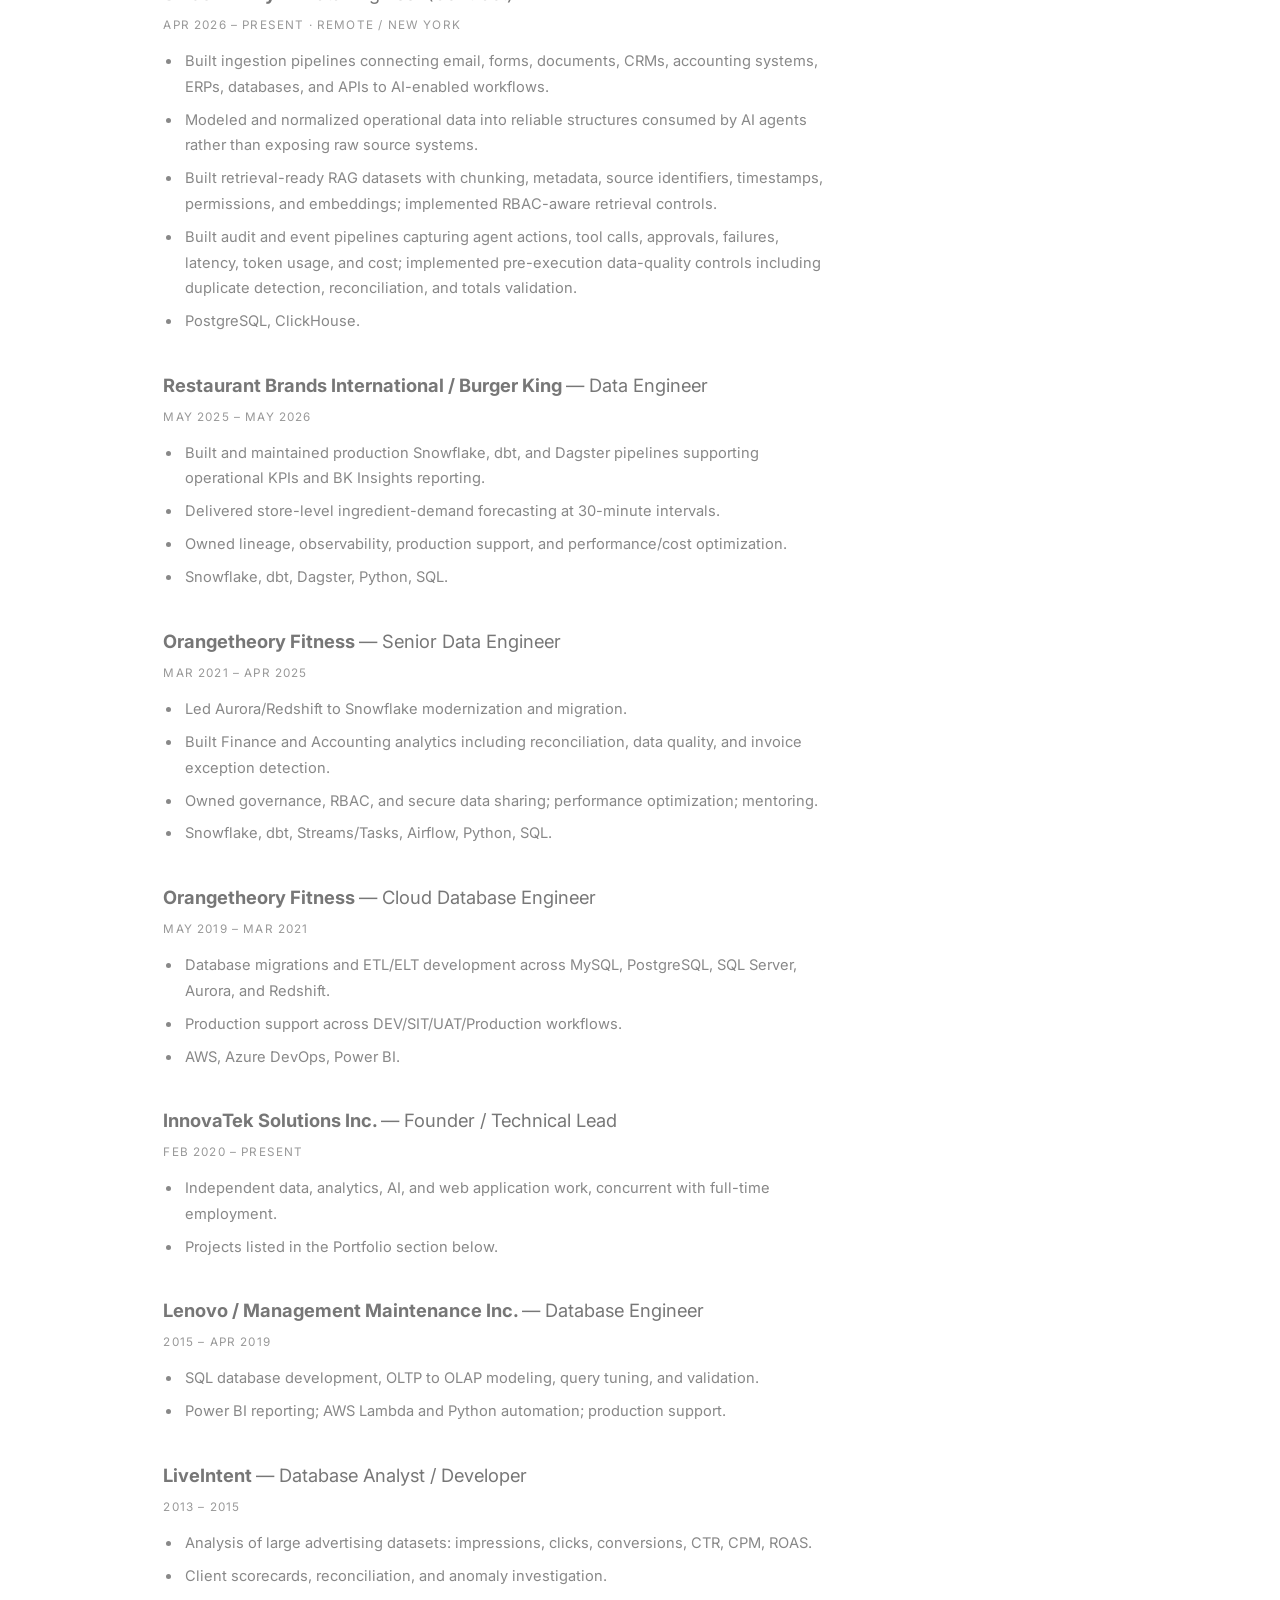
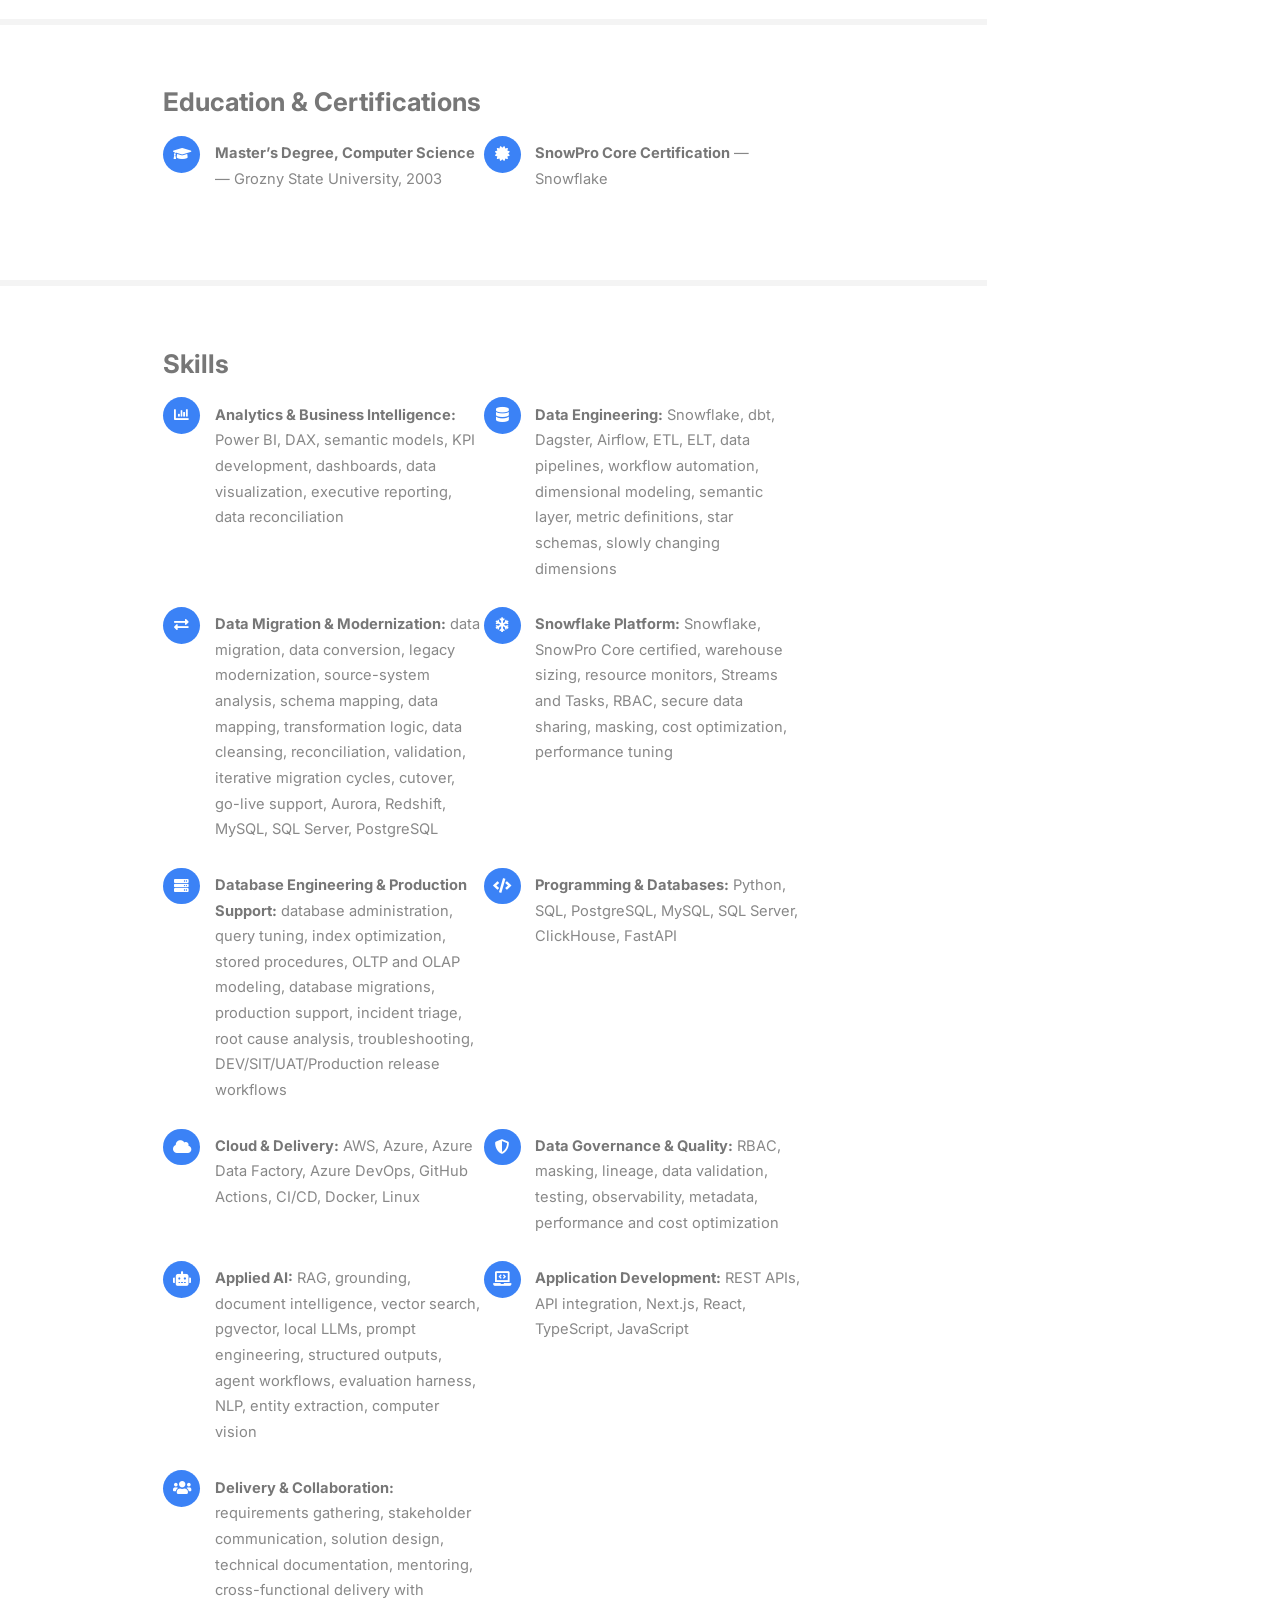
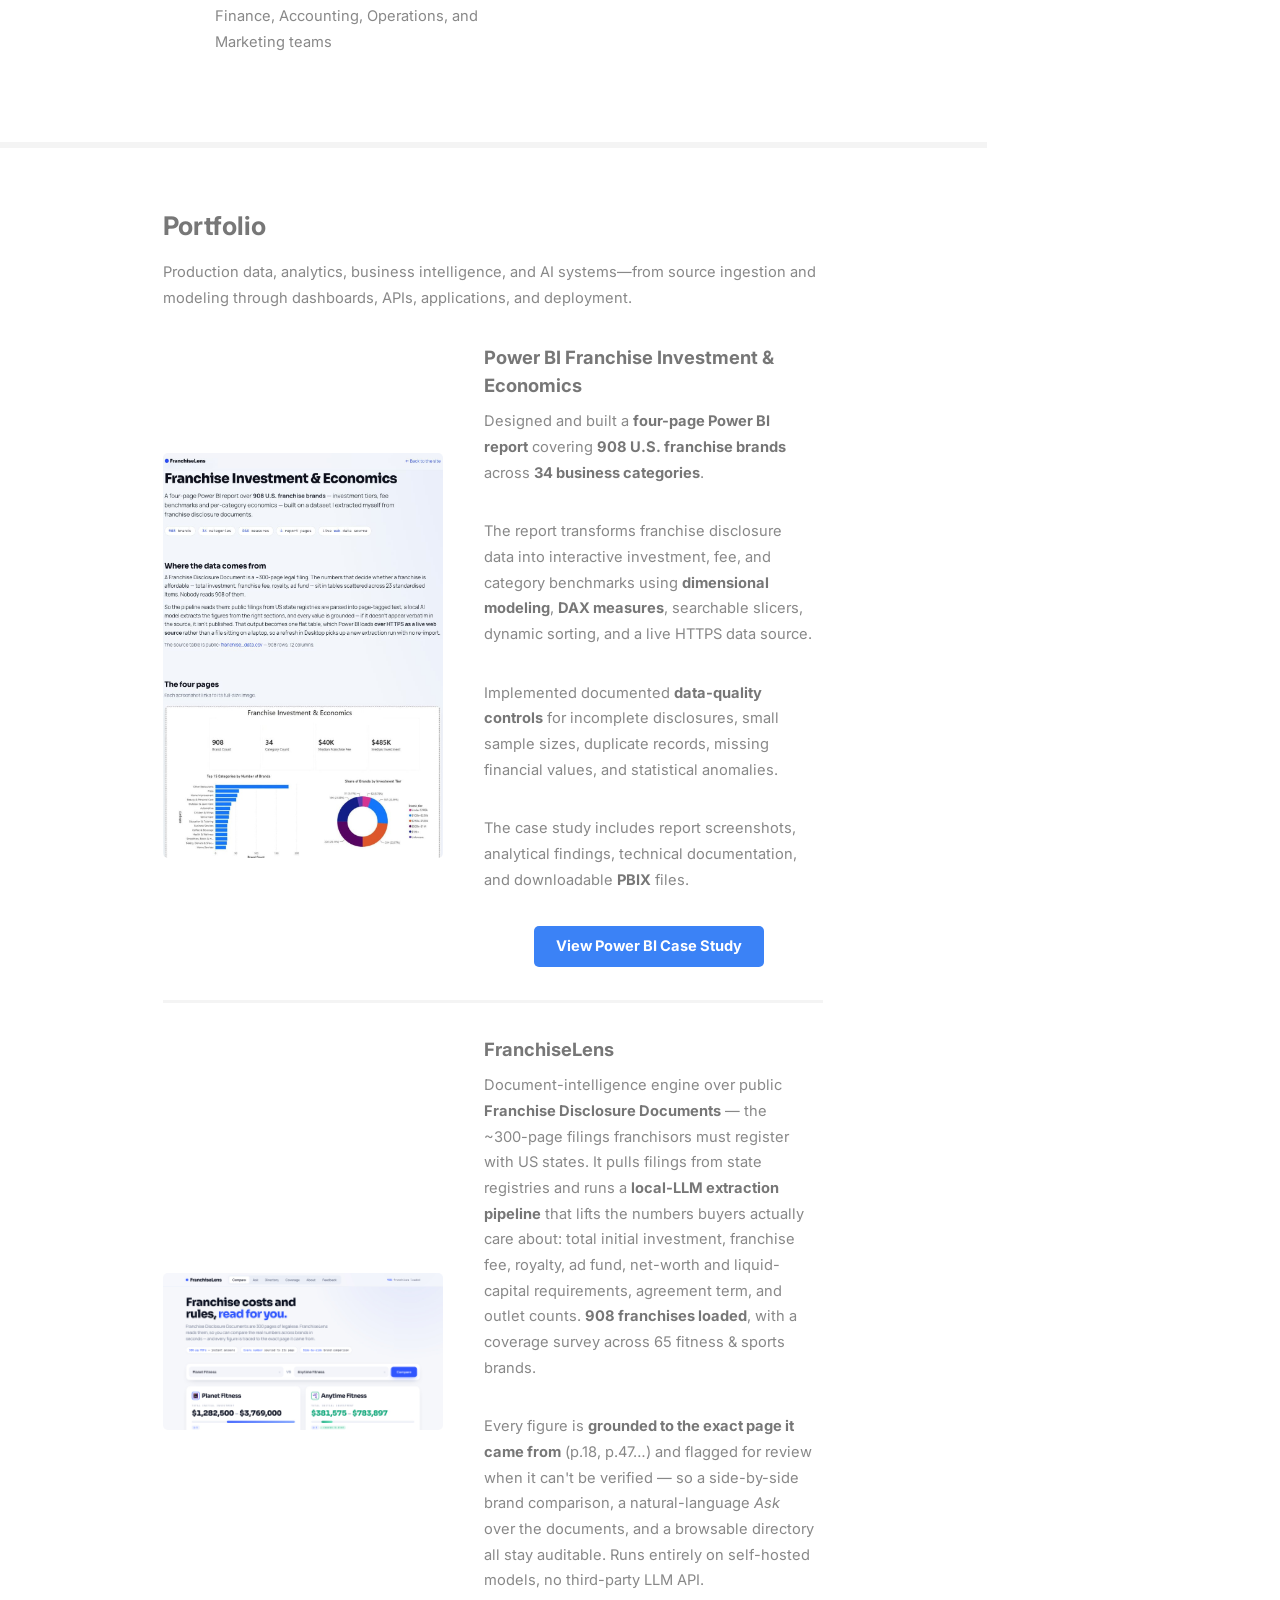
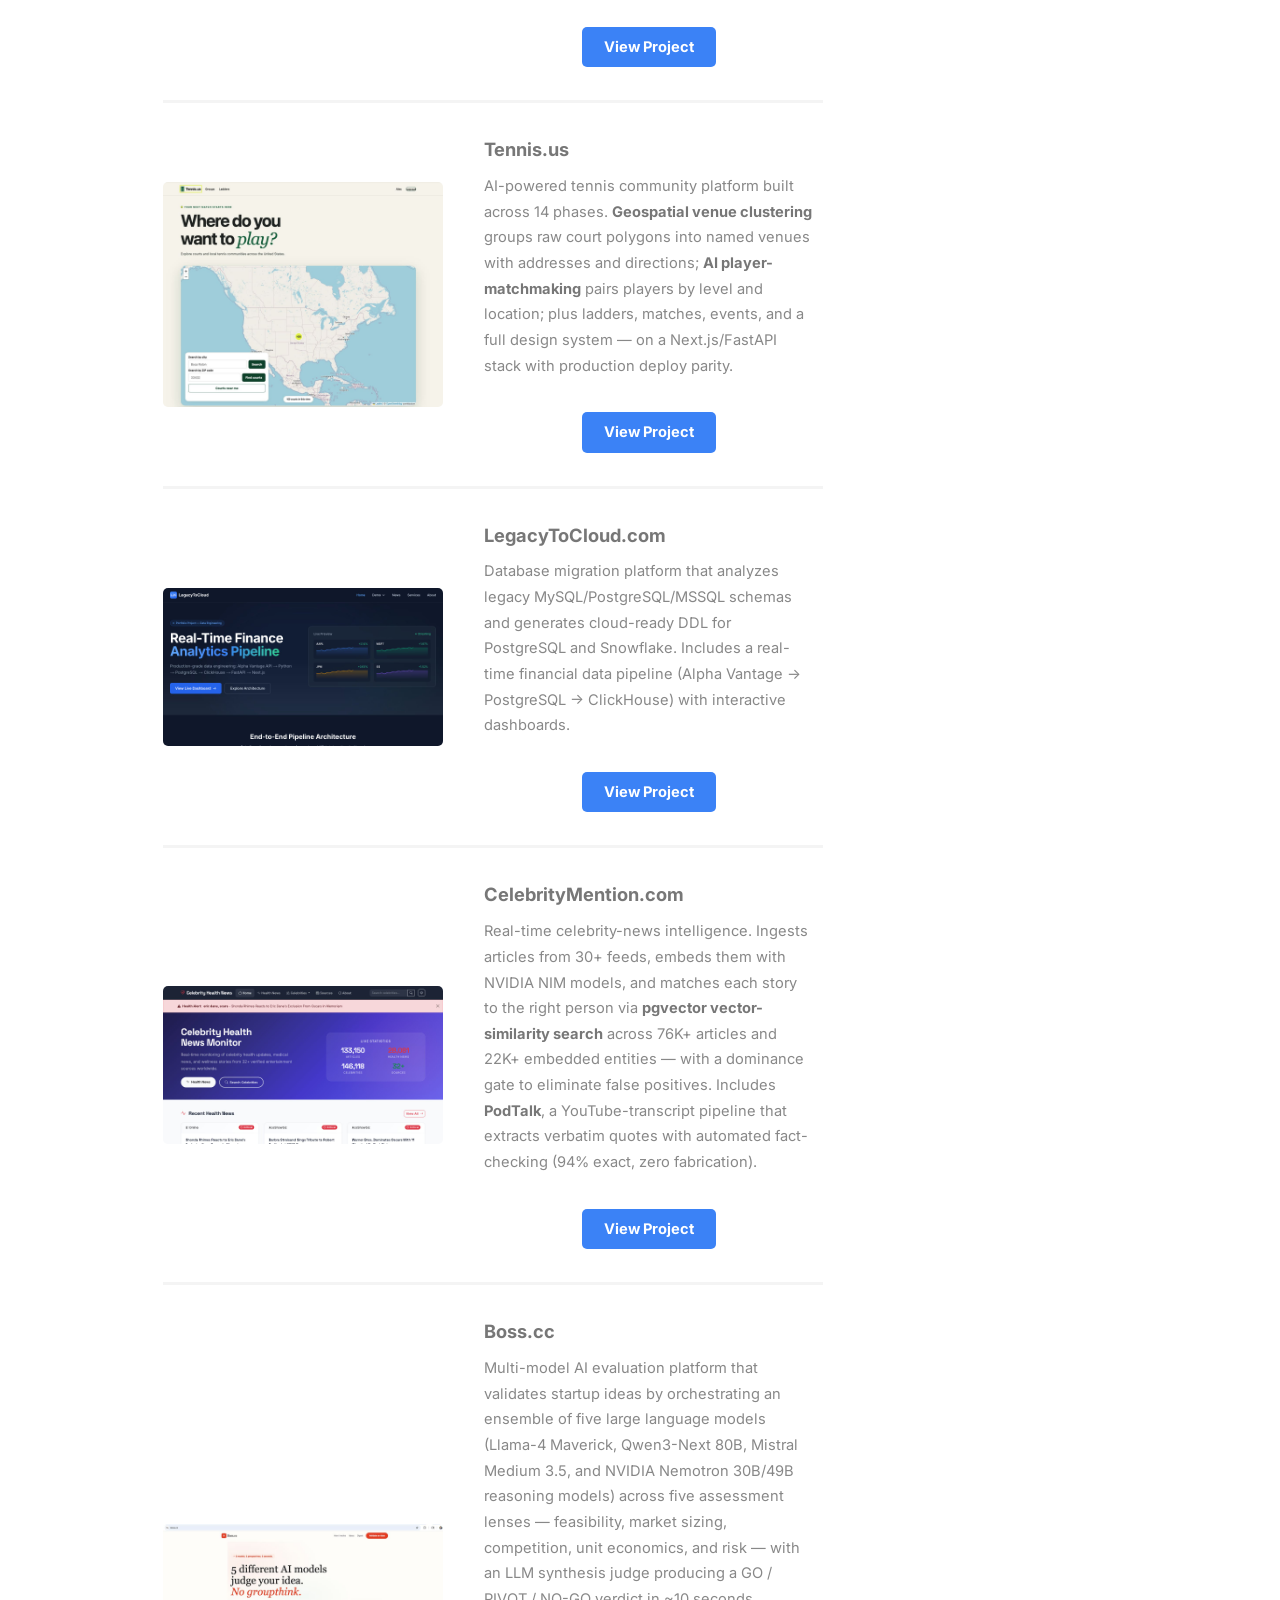
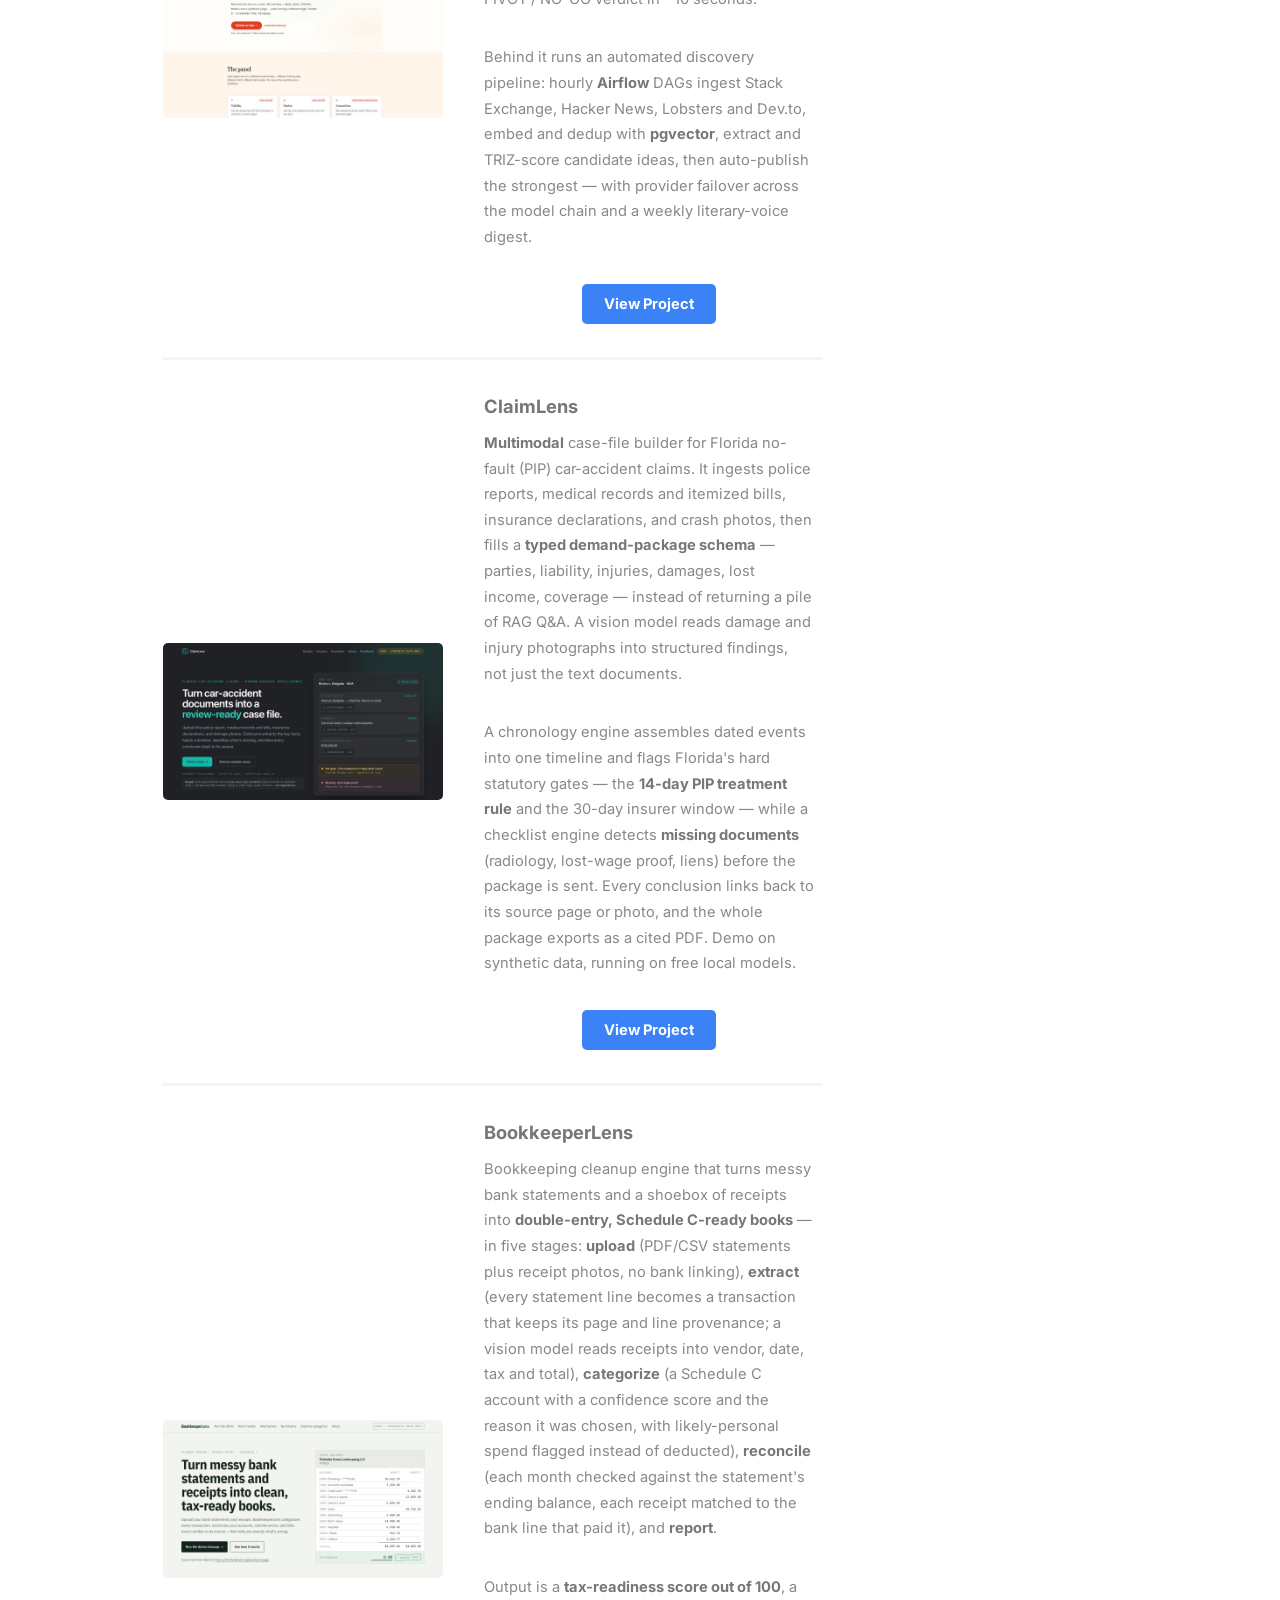
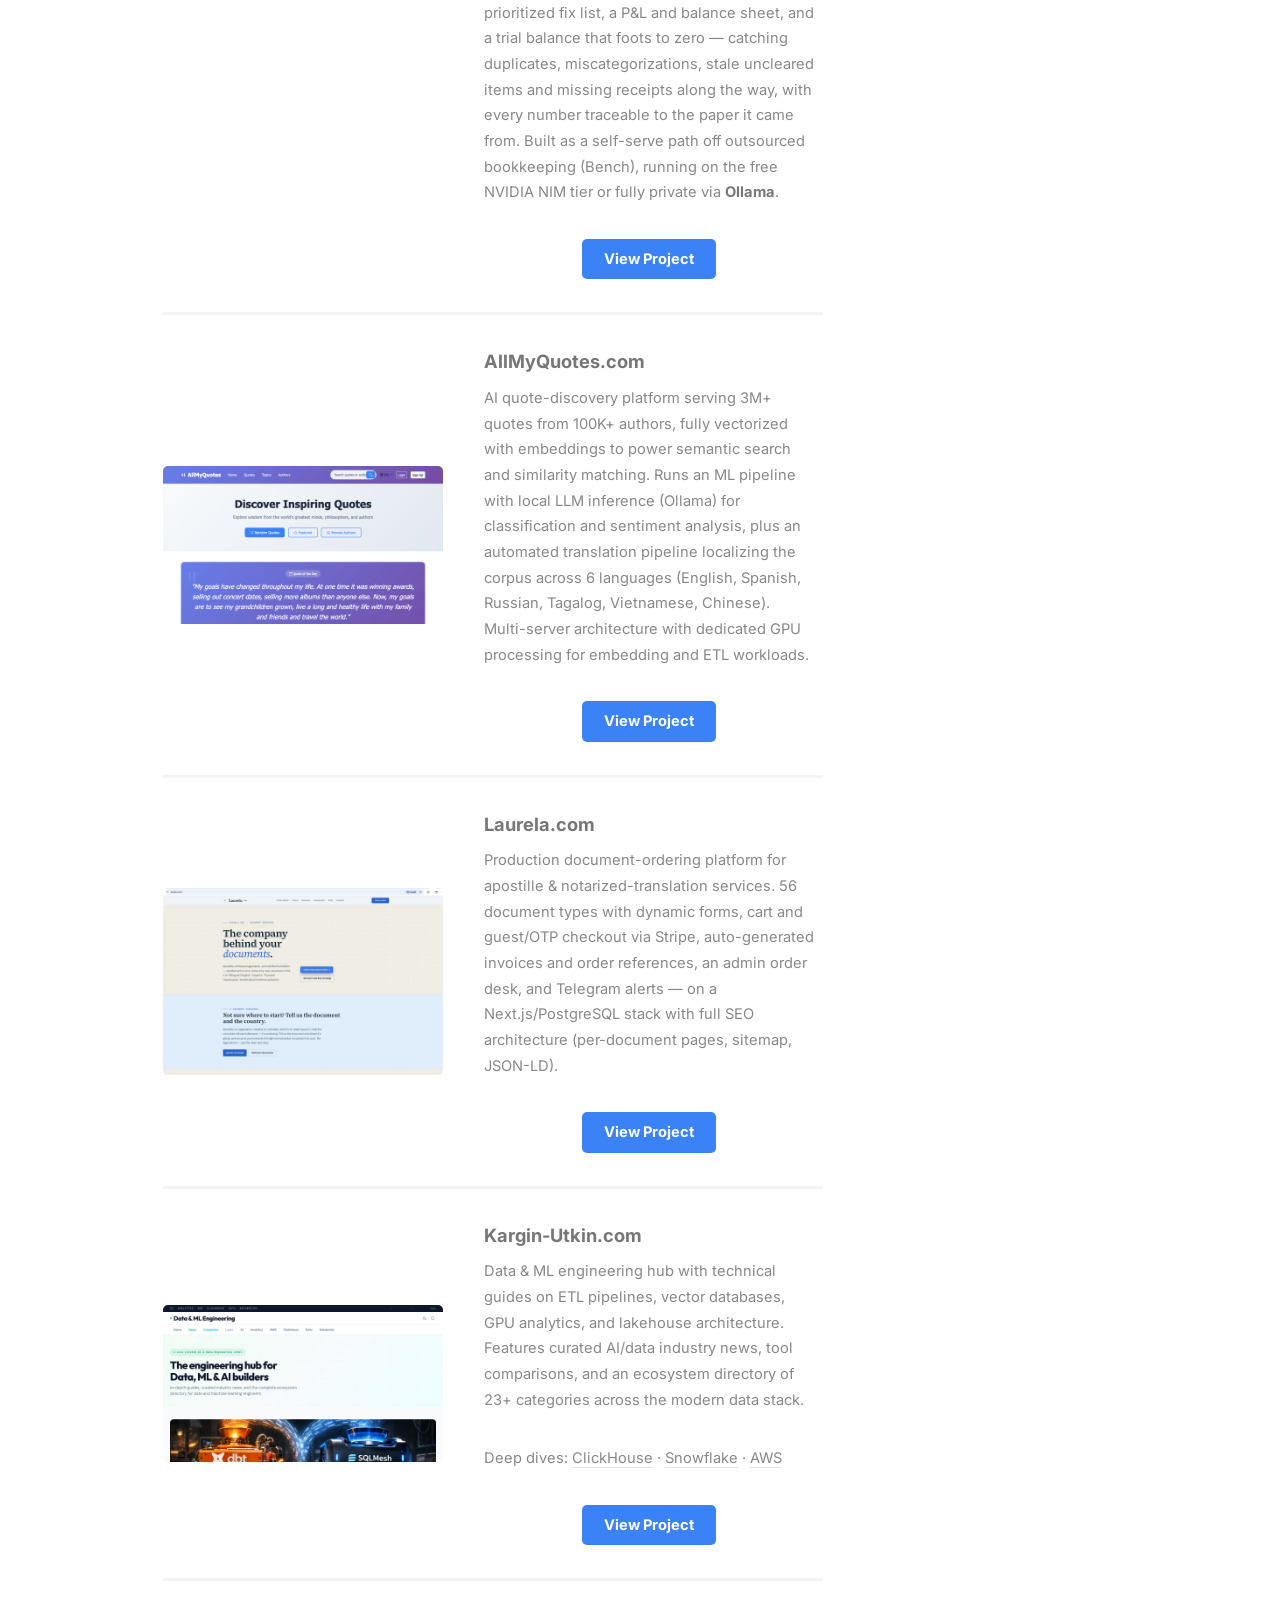
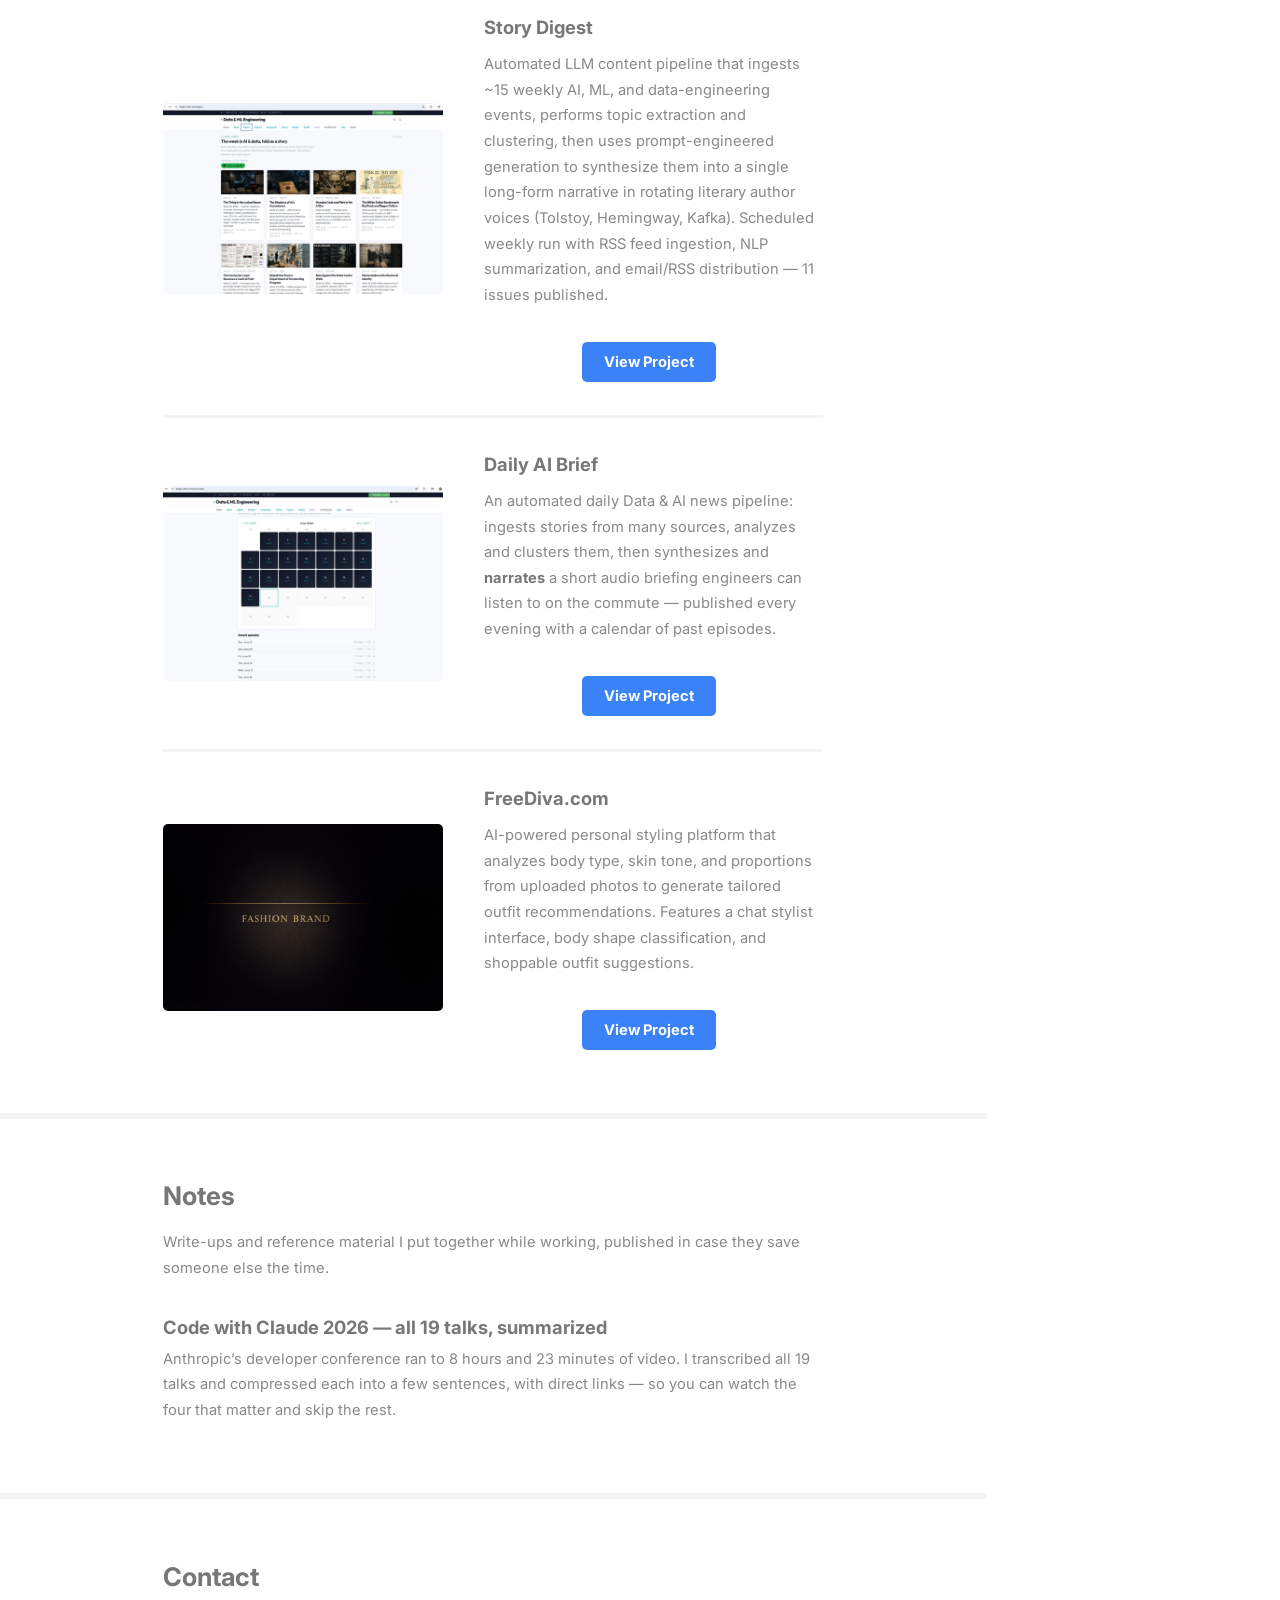
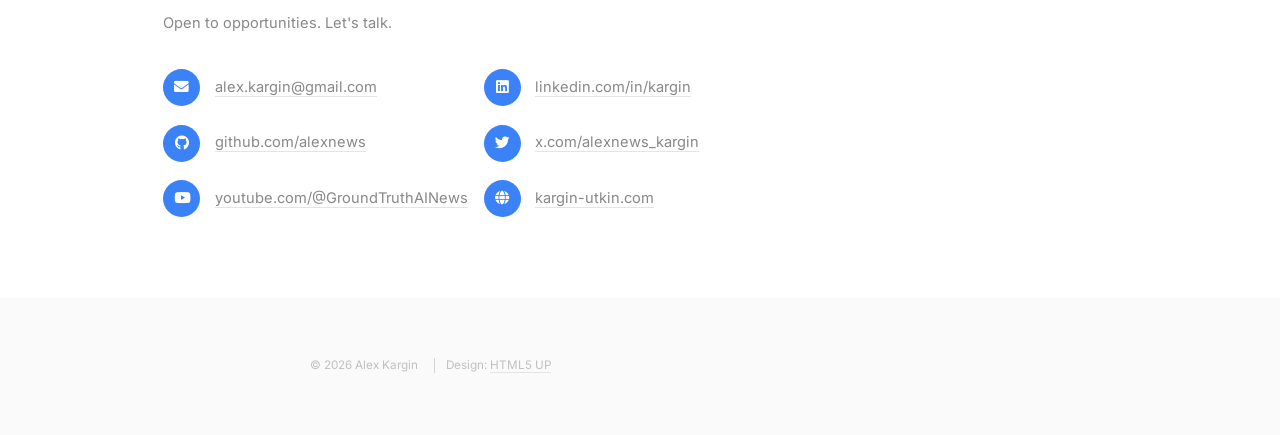
==== commit 1163c265: "Update YouTube identity link to @GroundTruthAINews The channel was renamed from @data-ml-engineer. U" ====
--- a/index.html
+++ b/index.html
@@ -70,7 +70,7 @@
 			"https://github.com/alexnews",
 			"https://linkedin.com/in/kargin",
 			"https://x.com/alexnews_kargin",
-			"https://www.youtube.com/@data-ml-engineer",
+			"https://www.youtube.com/@GroundTruthAINews",
 			"https://dev.to/alex_kargin",
 			"https://gravatar.com/alexkargin",
 			"https://keybase.io/alexkargin",
@@ -325,7 +325,7 @@
 				<li><a href="https://www.linkedin.com/in/kargin/" target="_blank" rel="me noopener" class="icon brands fa-linkedin"><span class="label">LinkedIn</span></a></li>
 				<li><a href="https://github.com/alexnews" target="_blank" rel="me noopener" class="icon brands fa-github"><span class="label">GitHub</span></a></li>
 				<li><a href="https://x.com/alexnews_kargin" target="_blank" rel="me noopener" class="icon brands fa-twitter"><span class="label">X</span></a></li>
-				<li><a href="https://www.youtube.com/@data-ml-engineer" target="_blank" rel="me noopener" class="icon brands fa-youtube"><span class="label">YouTube</span></a></li>
+				<li><a href="https://www.youtube.com/@GroundTruthAINews" target="_blank" rel="me noopener" class="icon brands fa-youtube"><span class="label">YouTube</span></a></li>
 				<li><a href="mailto:alex.kargin@gmail.com" class="icon solid fa-envelope"><span class="label">Email</span></a></li>
 			</ul>
 		</footer>
@@ -682,7 +682,7 @@
 						<li class="icon brands fa-linkedin"><a href="https://www.linkedin.com/in/kargin/" target="_blank" rel="me noopener">linkedin.com/in/kargin</a></li>
 						<li class="icon brands fa-github"><a href="https://github.com/alexnews" target="_blank" rel="me noopener">github.com/alexnews</a></li>
 						<li class="icon brands fa-twitter"><a href="https://x.com/alexnews_kargin" target="_blank" rel="me noopener">x.com/alexnews_kargin</a></li>
-						<li class="icon brands fa-youtube"><a href="https://www.youtube.com/@data-ml-engineer" target="_blank" rel="me noopener">youtube.com/@data-ml-engineer</a></li>
+						<li class="icon brands fa-youtube"><a href="https://www.youtube.com/@GroundTruthAINews" target="_blank" rel="me noopener">youtube.com/@GroundTruthAINews</a></li>
 						<li class="icon solid fa-globe"><a href="https://www.kargin-utkin.com" target="_blank" rel="me noopener">kargin-utkin.com</a></li>
 					</ul>
 				</div>
